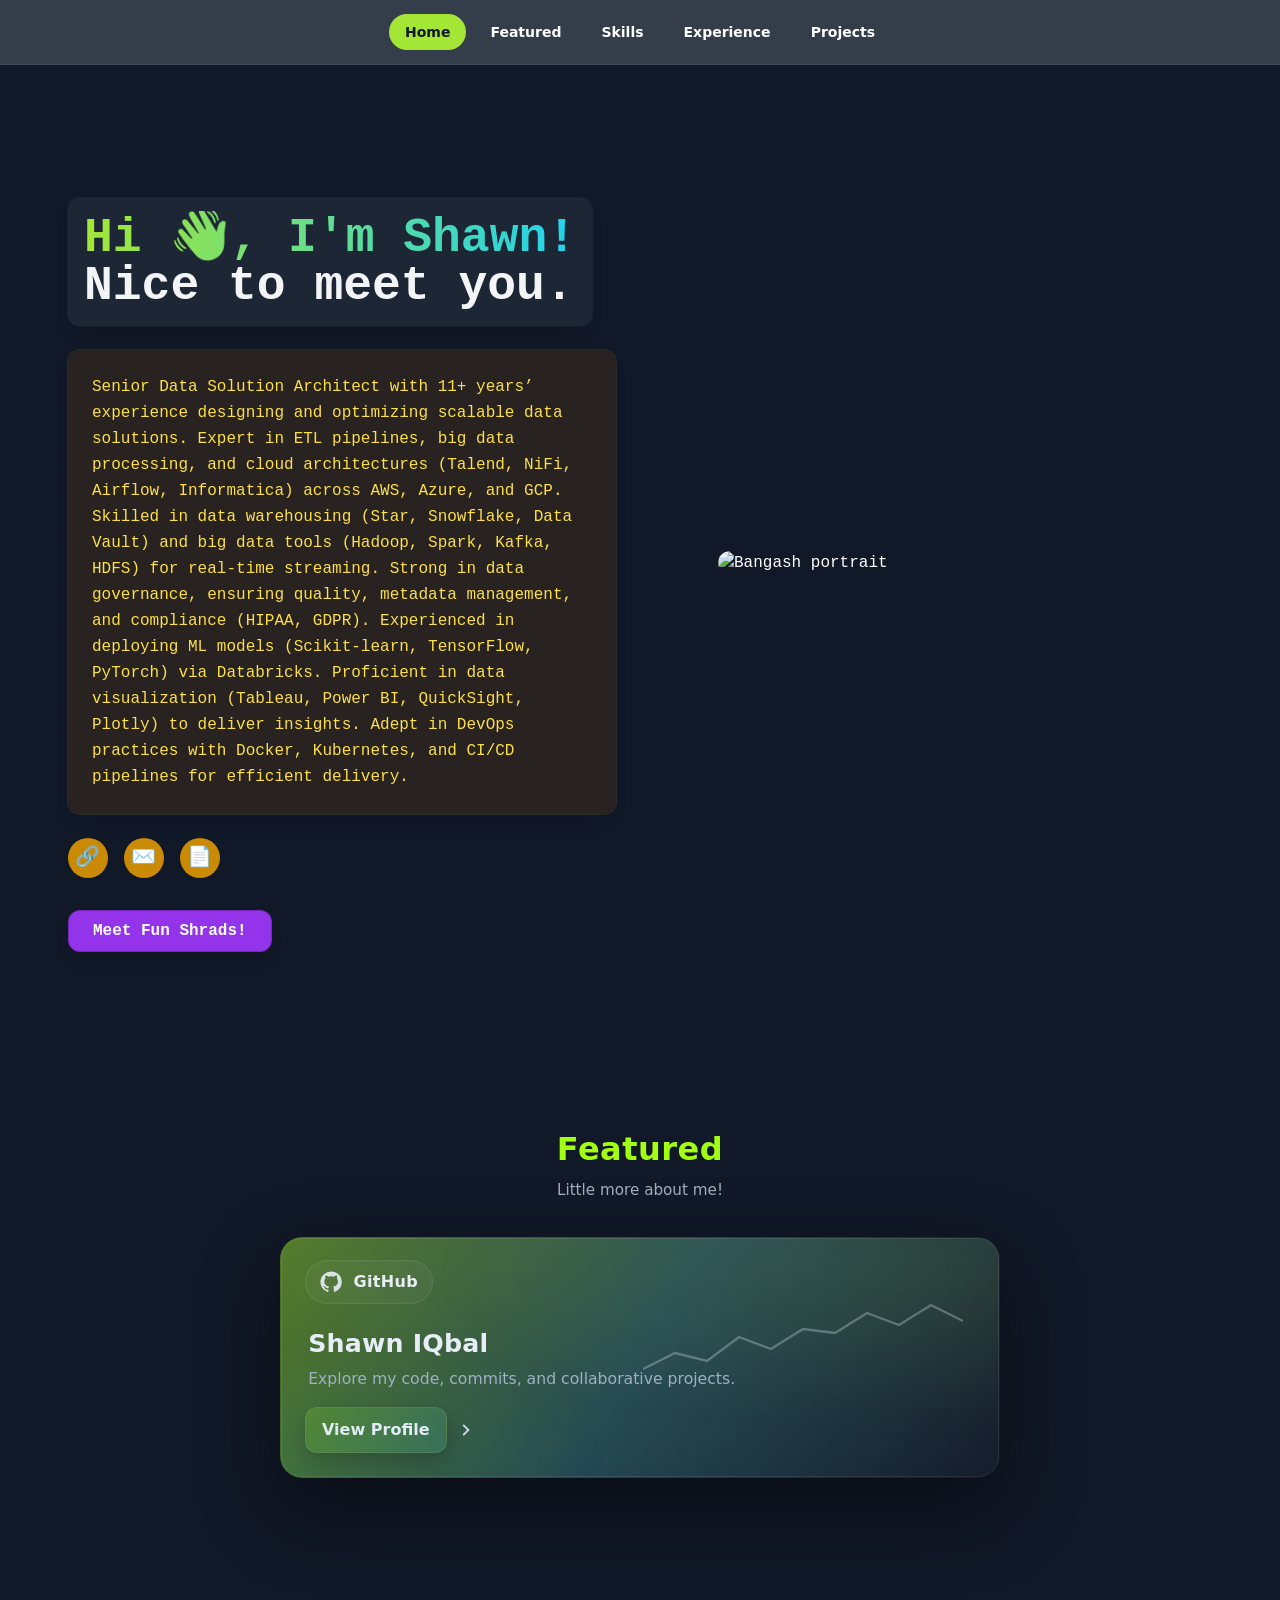
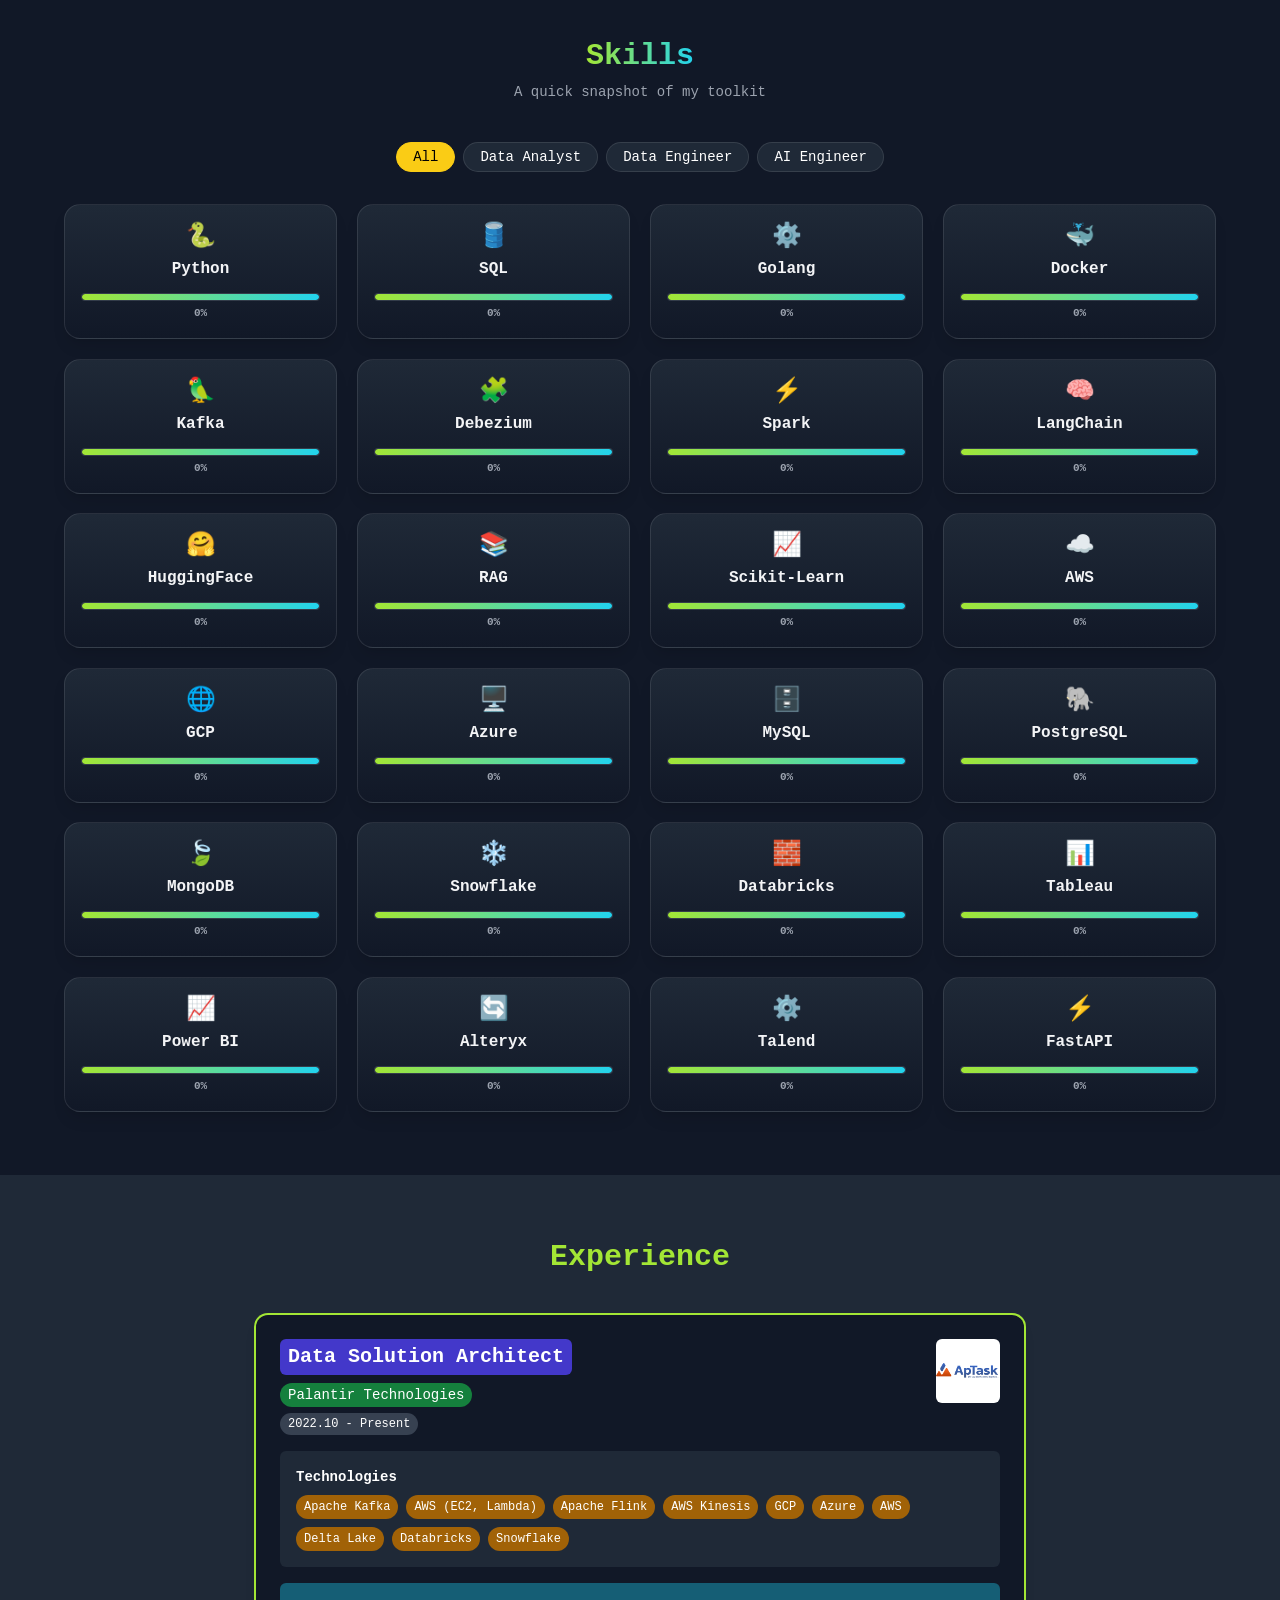
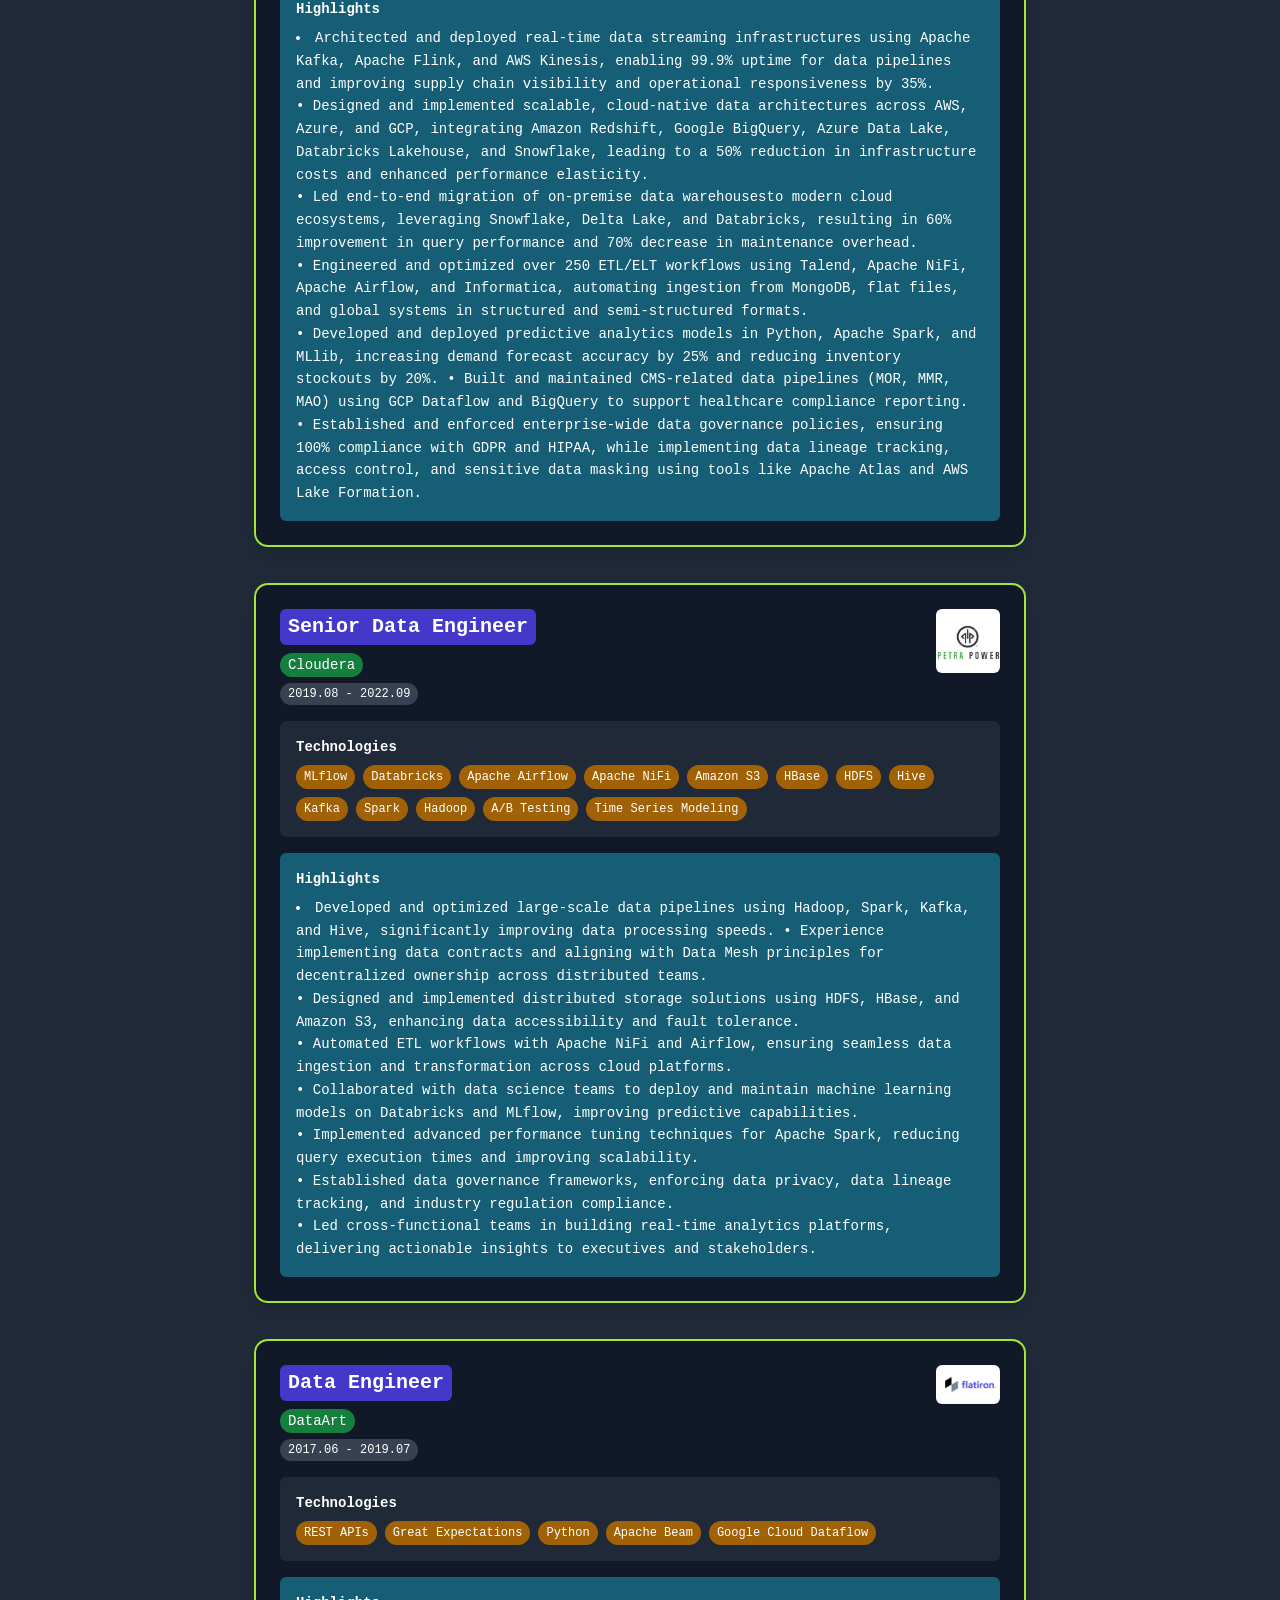
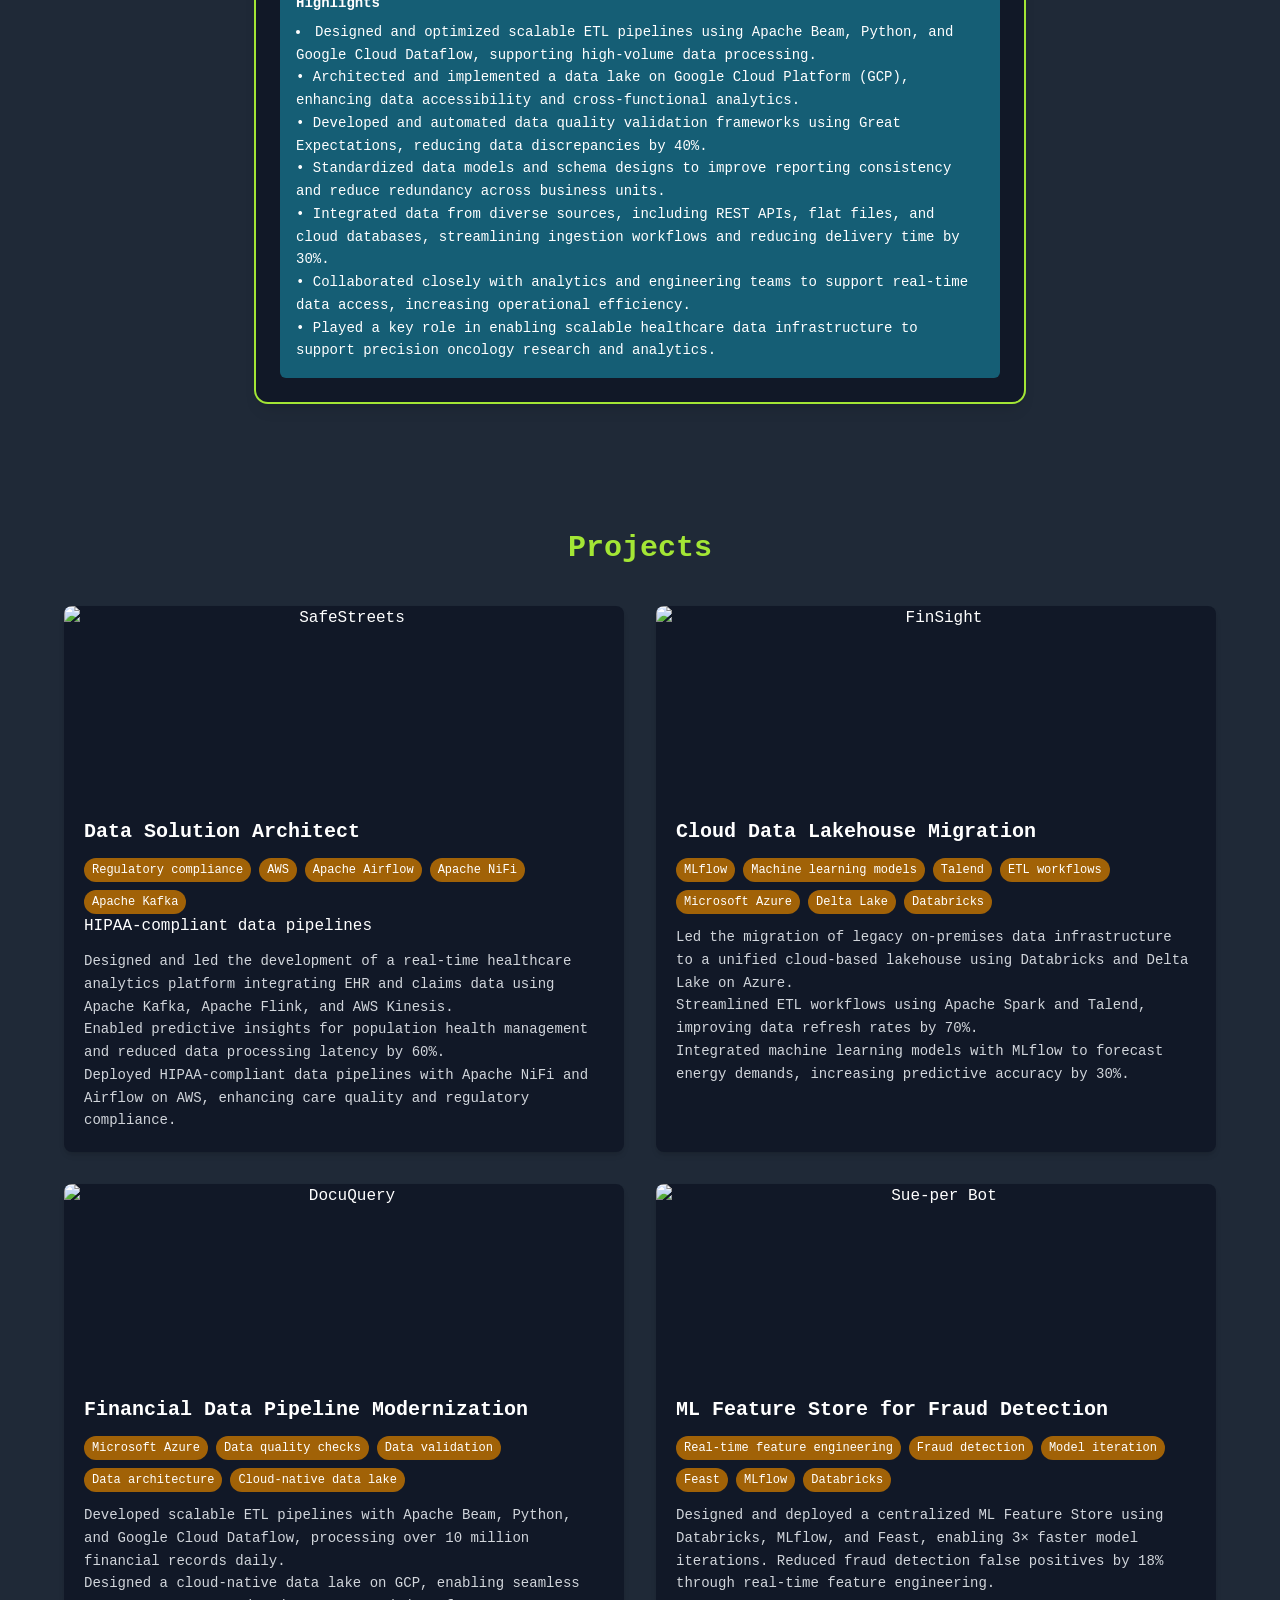
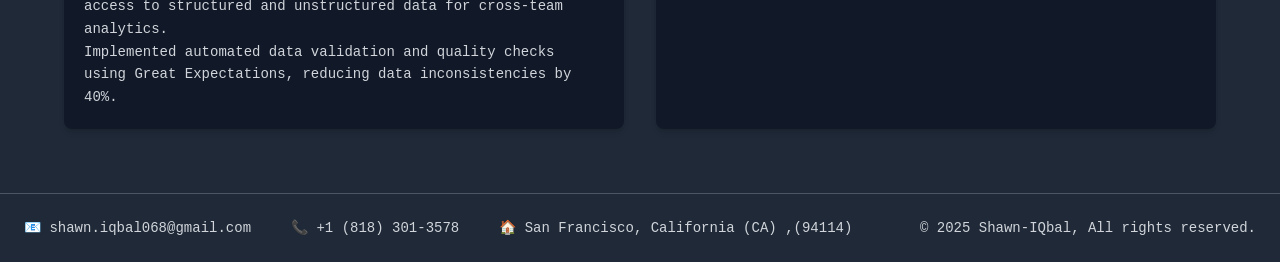
==== browser/index.html @ d364b7e4 "Auto-generated commit" ====
<!DOCTYPE html><html lang="en" data-critters-container><head>
    <meta charset="utf-8">
    <title>Shawn-portfolio</title>
    <base href="/my-folio/">
    <meta name="viewport" content="width=device-width, initial-scale=1">
  <style>*,:before,:after{--tw-border-spacing-x: 0;--tw-border-spacing-y: 0;--tw-translate-x: 0;--tw-translate-y: 0;--tw-rotate: 0;--tw-skew-x: 0;--tw-skew-y: 0;--tw-scale-x: 1;--tw-scale-y: 1;--tw-pan-x: ;--tw-pan-y: ;--tw-pinch-zoom: ;--tw-scroll-snap-strictness: proximity;--tw-gradient-from-position: ;--tw-gradient-via-position: ;--tw-gradient-to-position: ;--tw-ordinal: ;--tw-slashed-zero: ;--tw-numeric-figure: ;--tw-numeric-spacing: ;--tw-numeric-fraction: ;--tw-ring-inset: ;--tw-ring-offset-width: 0px;--tw-ring-offset-color: #fff;--tw-ring-color: rgb(59 130 246 / .5);--tw-ring-offset-shadow: 0 0 #0000;--tw-ring-shadow: 0 0 #0000;--tw-shadow: 0 0 #0000;--tw-shadow-colored: 0 0 #0000;--tw-blur: ;--tw-brightness: ;--tw-contrast: ;--tw-grayscale: ;--tw-hue-rotate: ;--tw-invert: ;--tw-saturate: ;--tw-sepia: ;--tw-drop-shadow: ;--tw-backdrop-blur: ;--tw-backdrop-brightness: ;--tw-backdrop-contrast: ;--tw-backdrop-grayscale: ;--tw-backdrop-hue-rotate: ;--tw-backdrop-invert: ;--tw-backdrop-opacity: ;--tw-backdrop-saturate: ;--tw-backdrop-sepia: ;--tw-contain-size: ;--tw-contain-layout: ;--tw-contain-paint: ;--tw-contain-style: }*,:before,:after{box-sizing:border-box;border-width:0;border-style:solid;border-color:#e5e7eb}:before,:after{--tw-content: ""}html{line-height:1.5;-webkit-text-size-adjust:100%;-moz-tab-size:4;tab-size:4;font-family:ui-sans-serif,system-ui,sans-serif,"Apple Color Emoji","Segoe UI Emoji",Segoe UI Symbol,"Noto Color Emoji";font-feature-settings:normal;font-variation-settings:normal;-webkit-tap-highlight-color:transparent}body{margin:0;line-height:inherit}h1,h2,h3,h4{font-size:inherit;font-weight:inherit}a{color:inherit;text-decoration:inherit}button{font-family:inherit;font-feature-settings:inherit;font-variation-settings:inherit;font-size:100%;font-weight:inherit;line-height:inherit;letter-spacing:inherit;color:inherit;margin:0;padding:0}button{text-transform:none}button{-webkit-appearance:button;background-color:transparent;background-image:none}h1,h2,h3,h4,p{margin:0}ul{list-style:none;margin:0;padding:0}button{cursor:pointer}img,svg{display:block;vertical-align:middle}img{max-width:100%;height:auto}.container{width:100%}@media (min-width: 640px){.container{max-width:640px}}@media (min-width: 768px){.container{max-width:768px}}@media (min-width: 1024px){.container{max-width:1024px}}@media (min-width: 1280px){.container{max-width:1280px}}@media (min-width: 1536px){.container{max-width:1536px}}.pointer-events-none{pointer-events:none}.absolute{position:absolute}.relative{position:relative}.sticky{position:sticky}.inset-0{inset:0}.top-0{top:0}.z-50{z-index:50}.mx-auto{margin-left:auto;margin-right:auto}.mb-1{margin-bottom:.25rem}.mb-10{margin-bottom:2.5rem}.mb-2{margin-bottom:.5rem}.mb-8{margin-bottom:2rem}.mt-1{margin-top:.25rem}.mt-2{margin-top:.5rem}.mt-3{margin-top:.75rem}.inline-block{display:inline-block}.flex{display:flex}.inline-flex{display:inline-flex}.grid{display:grid}.hidden{display:none}.h-10{height:2.5rem}.h-16{height:4rem}.h-2{height:.5rem}.h-48{height:12rem}.h-full{height:100%}.h-px{height:1px}.min-h-screen{min-height:100vh}.w-10{width:2.5rem}.w-16{width:4rem}.w-fit{width:fit-content}.w-full{width:100%}.max-w-2xl{max-width:42rem}.max-w-3xl{max-width:48rem}.max-w-6xl{max-width:72rem}.max-w-md{max-width:28rem}.flex-1{flex:1 1 0%}.select-none{-webkit-user-select:none;user-select:none}.list-inside{list-style-position:inside}.list-disc{list-style-type:disc}.grid-cols-1{grid-template-columns:repeat(1,minmax(0,1fr))}.grid-cols-2{grid-template-columns:repeat(2,minmax(0,1fr))}.flex-col{flex-direction:column}.flex-wrap{flex-wrap:wrap}.items-start{align-items:flex-start}.items-center{align-items:center}.justify-center{justify-content:center}.justify-between{justify-content:space-between}.gap-12{gap:3rem}.gap-2{gap:.5rem}.gap-4{gap:1rem}.gap-8{gap:2rem}.space-y-10>:not([hidden])~:not([hidden]){--tw-space-y-reverse: 0;margin-top:calc(2.5rem * calc(1 - var(--tw-space-y-reverse)));margin-bottom:calc(2.5rem * var(--tw-space-y-reverse))}.space-y-2>:not([hidden])~:not([hidden]){--tw-space-y-reverse: 0;margin-top:calc(.5rem * calc(1 - var(--tw-space-y-reverse)));margin-bottom:calc(.5rem * var(--tw-space-y-reverse))}.space-y-3>:not([hidden])~:not([hidden]){--tw-space-y-reverse: 0;margin-top:calc(.75rem * calc(1 - var(--tw-space-y-reverse)));margin-bottom:calc(.75rem * var(--tw-space-y-reverse))}.space-y-4>:not([hidden])~:not([hidden]){--tw-space-y-reverse: 0;margin-top:calc(1rem * calc(1 - var(--tw-space-y-reverse)));margin-bottom:calc(1rem * var(--tw-space-y-reverse))}.space-y-6>:not([hidden])~:not([hidden]){--tw-space-y-reverse: 0;margin-top:calc(1.5rem * calc(1 - var(--tw-space-y-reverse)));margin-bottom:calc(1.5rem * var(--tw-space-y-reverse))}.overflow-hidden{overflow:hidden}.rounded-2xl{border-radius:1rem}.rounded-3xl{border-radius:1.5rem}.rounded-full{border-radius:9999px}.rounded-lg{border-radius:.5rem}.rounded-md{border-radius:.375rem}.rounded-xl{border-radius:.75rem}.border{border-width:1px}.border-t{border-top-width:1px}.border-black\/20{border-color:#0003}.border-gray-600{--tw-border-opacity: 1;border-color:rgb(75 85 99 / var(--tw-border-opacity, 1))}.border-white\/10{border-color:#ffffff1a}.border-yellow-400{--tw-border-opacity: 1;border-color:rgb(250 204 21 / var(--tw-border-opacity, 1))}.bg-cyan-800{--tw-bg-opacity: 1;background-color:rgb(21 94 117 / var(--tw-bg-opacity, 1))}.bg-gray-700{--tw-bg-opacity: 1;background-color:rgb(55 65 81 / var(--tw-bg-opacity, 1))}.bg-gray-800{--tw-bg-opacity: 1;background-color:rgb(31 41 55 / var(--tw-bg-opacity, 1))}.bg-gray-800\/80{background-color:#1f2937cc}.bg-gray-800\/90{background-color:#1f2937e6}.bg-gray-900{--tw-bg-opacity: 1;background-color:rgb(17 24 39 / var(--tw-bg-opacity, 1))}.bg-green-700{--tw-bg-opacity: 1;background-color:rgb(21 128 61 / var(--tw-bg-opacity, 1))}.bg-indigo-700{--tw-bg-opacity: 1;background-color:rgb(67 56 202 / var(--tw-bg-opacity, 1))}.bg-lime-400{--tw-bg-opacity: 1;background-color:rgb(163 230 53 / var(--tw-bg-opacity, 1))}.bg-purple-600{--tw-bg-opacity: 1;background-color:rgb(147 51 234 / var(--tw-bg-opacity, 1))}.bg-white\/5{background-color:#ffffff0d}.bg-yellow-400{--tw-bg-opacity: 1;background-color:rgb(250 204 21 / var(--tw-bg-opacity, 1))}.bg-yellow-600{--tw-bg-opacity: 1;background-color:rgb(202 138 4 / var(--tw-bg-opacity, 1))}.bg-yellow-700{--tw-bg-opacity: 1;background-color:rgb(161 98 7 / var(--tw-bg-opacity, 1))}.bg-yellow-800\/20{background-color:#854d0e33}.bg-\[radial-gradient\(220px_140px_at_var\(--mx\,50\%\)_var\(--my\,50\%\)\,rgba\(163\,230\,53\,0\.12\)\,transparent_60\%\)\]{background-image:radial-gradient(220px 140px at var(--mx,50%) var(--my,50%),rgba(163,230,53,.12),transparent 60%)}.bg-\[radial-gradient\(320px_220px_at_var\(--mx\,50\%\)_var\(--my\,50\%\)\,rgba\(163\,230\,53\,0\.10\)\,transparent_60\%\)\]{background-image:radial-gradient(320px 220px at var(--mx,50%) var(--my,50%),rgba(163,230,53,.1),transparent 60%)}.bg-gradient-to-b{background-image:linear-gradient(to bottom,var(--tw-gradient-stops))}.bg-gradient-to-r{background-image:linear-gradient(to right,var(--tw-gradient-stops))}.from-gray-800{--tw-gradient-from: #1f2937 var(--tw-gradient-from-position);--tw-gradient-to: rgb(31 41 55 / 0) var(--tw-gradient-to-position);--tw-gradient-stops: var(--tw-gradient-from), var(--tw-gradient-to)}.from-lime-400{--tw-gradient-from: #a3e635 var(--tw-gradient-from-position);--tw-gradient-to: rgb(163 230 53 / 0) var(--tw-gradient-to-position);--tw-gradient-stops: var(--tw-gradient-from), var(--tw-gradient-to)}.to-cyan-400{--tw-gradient-to: #22d3ee var(--tw-gradient-to-position)}.to-gray-900{--tw-gradient-to: #111827 var(--tw-gradient-to-position)}.bg-clip-text{background-clip:text}.object-contain{object-fit:contain}.object-cover{object-fit:cover}.p-1{padding:.25rem}.p-4{padding:1rem}.p-5{padding:1.25rem}.p-6{padding:1.5rem}.px-2{padding-left:.5rem;padding-right:.5rem}.px-4{padding-left:1rem;padding-right:1rem}.px-6{padding-left:1.5rem;padding-right:1.5rem}.py-1{padding-top:.25rem;padding-bottom:.25rem}.py-12{padding-top:3rem;padding-bottom:3rem}.py-16{padding-top:4rem;padding-bottom:4rem}.py-2{padding-top:.5rem;padding-bottom:.5rem}.py-4{padding-top:1rem;padding-bottom:1rem}.py-6{padding-top:1.5rem;padding-bottom:1.5rem}.pb-3{padding-bottom:.75rem}.text-left{text-align:left}.text-center{text-align:center}.font-mono{font-family:ui-monospace,SFMono-Regular,Menlo,Monaco,Consolas,Liberation Mono,Courier New,monospace}.text-2xl{font-size:1.5rem;line-height:2rem}.text-3xl{font-size:1.875rem;line-height:2.25rem}.text-4xl{font-size:2.25rem;line-height:2.5rem}.text-\[11px\]{font-size:11px}.text-base{font-size:1rem;line-height:1.5rem}.text-sm{font-size:.875rem;line-height:1.25rem}.text-xl{font-size:1.25rem;line-height:1.75rem}.text-xs{font-size:.75rem;line-height:1rem}.font-bold{font-weight:700}.font-extrabold{font-weight:800}.font-semibold{font-weight:600}.leading-relaxed{line-height:1.625}.leading-tight{line-height:1.25}.text-black{--tw-text-opacity: 1;color:rgb(0 0 0 / var(--tw-text-opacity, 1))}.text-gray-100{--tw-text-opacity: 1;color:rgb(243 244 246 / var(--tw-text-opacity, 1))}.text-gray-300{--tw-text-opacity: 1;color:rgb(209 213 219 / var(--tw-text-opacity, 1))}.text-gray-400{--tw-text-opacity: 1;color:rgb(156 163 175 / var(--tw-text-opacity, 1))}.text-gray-900{--tw-text-opacity: 1;color:rgb(17 24 39 / var(--tw-text-opacity, 1))}.text-lime-300{--tw-text-opacity: 1;color:rgb(190 242 100 / var(--tw-text-opacity, 1))}.text-lime-400{--tw-text-opacity: 1;color:rgb(163 230 53 / var(--tw-text-opacity, 1))}.text-transparent{color:transparent}.text-white{--tw-text-opacity: 1;color:rgb(255 255 255 / var(--tw-text-opacity, 1))}.text-yellow-300{--tw-text-opacity: 1;color:rgb(253 224 71 / var(--tw-text-opacity, 1))}.opacity-0{opacity:0}.shadow{--tw-shadow: 0 1px 3px 0 rgb(0 0 0 / .1), 0 1px 2px -1px rgb(0 0 0 / .1);--tw-shadow-colored: 0 1px 3px 0 var(--tw-shadow-color), 0 1px 2px -1px var(--tw-shadow-color);box-shadow:var(--tw-ring-offset-shadow, 0 0 #0000),var(--tw-ring-shadow, 0 0 #0000),var(--tw-shadow)}.shadow-2xl{--tw-shadow: 0 25px 50px -12px rgb(0 0 0 / .25);--tw-shadow-colored: 0 25px 50px -12px var(--tw-shadow-color);box-shadow:var(--tw-ring-offset-shadow, 0 0 #0000),var(--tw-ring-shadow, 0 0 #0000),var(--tw-shadow)}.shadow-lg{--tw-shadow: 0 10px 15px -3px rgb(0 0 0 / .1), 0 4px 6px -4px rgb(0 0 0 / .1);--tw-shadow-colored: 0 10px 15px -3px var(--tw-shadow-color), 0 4px 6px -4px var(--tw-shadow-color);box-shadow:var(--tw-ring-offset-shadow, 0 0 #0000),var(--tw-ring-shadow, 0 0 #0000),var(--tw-shadow)}.shadow-md{--tw-shadow: 0 4px 6px -1px rgb(0 0 0 / .1), 0 2px 4px -2px rgb(0 0 0 / .1);--tw-shadow-colored: 0 4px 6px -1px var(--tw-shadow-color), 0 2px 4px -2px var(--tw-shadow-color);box-shadow:var(--tw-ring-offset-shadow, 0 0 #0000),var(--tw-ring-shadow, 0 0 #0000),var(--tw-shadow)}.ring-1{--tw-ring-offset-shadow: var(--tw-ring-inset) 0 0 0 var(--tw-ring-offset-width) var(--tw-ring-offset-color);--tw-ring-shadow: var(--tw-ring-inset) 0 0 0 calc(1px + var(--tw-ring-offset-width)) var(--tw-ring-color);box-shadow:var(--tw-ring-offset-shadow),var(--tw-ring-shadow),var(--tw-shadow, 0 0 #0000)}.ring-2{--tw-ring-offset-shadow: var(--tw-ring-inset) 0 0 0 var(--tw-ring-offset-width) var(--tw-ring-offset-color);--tw-ring-shadow: var(--tw-ring-inset) 0 0 0 calc(2px + var(--tw-ring-offset-width)) var(--tw-ring-color);box-shadow:var(--tw-ring-offset-shadow),var(--tw-ring-shadow),var(--tw-shadow, 0 0 #0000)}.ring-lime-400{--tw-ring-opacity: 1;--tw-ring-color: rgb(163 230 53 / var(--tw-ring-opacity, 1))}.ring-white\/5{--tw-ring-color: rgb(255 255 255 / .05)}.ring-yellow-300\/10{--tw-ring-color: rgb(253 224 71 / .1)}.backdrop-blur{--tw-backdrop-blur: blur(8px);-webkit-backdrop-filter:var(--tw-backdrop-blur) var(--tw-backdrop-brightness) var(--tw-backdrop-contrast) var(--tw-backdrop-grayscale) var(--tw-backdrop-hue-rotate) var(--tw-backdrop-invert) var(--tw-backdrop-opacity) var(--tw-backdrop-saturate) var(--tw-backdrop-sepia);backdrop-filter:var(--tw-backdrop-blur) var(--tw-backdrop-brightness) var(--tw-backdrop-contrast) var(--tw-backdrop-grayscale) var(--tw-backdrop-hue-rotate) var(--tw-backdrop-invert) var(--tw-backdrop-opacity) var(--tw-backdrop-saturate) var(--tw-backdrop-sepia)}.transition{transition-property:color,background-color,border-color,text-decoration-color,fill,stroke,opacity,box-shadow,transform,filter,backdrop-filter;transition-timing-function:cubic-bezier(.4,0,.2,1);transition-duration:.15s}.transition-\[max-height\,opacity\]{transition-property:max-height,opacity;transition-timing-function:cubic-bezier(.4,0,.2,1);transition-duration:.15s}.transition-transform{transition-property:transform;transition-timing-function:cubic-bezier(.4,0,.2,1);transition-duration:.15s}.duration-200{transition-duration:.2s}.duration-300{transition-duration:.3s}.will-change-transform{will-change:transform}.hover\:scale-110:hover{--tw-scale-x: 1.1;--tw-scale-y: 1.1;transform:translate(var(--tw-translate-x),var(--tw-translate-y)) rotate(var(--tw-rotate)) skew(var(--tw-skew-x)) skewY(var(--tw-skew-y)) scaleX(var(--tw-scale-x)) scaleY(var(--tw-scale-y))}.hover\:border-lime-400\/40:hover{border-color:#a3e63566}.hover\:border-lime-400\/60:hover{border-color:#a3e63599}.hover\:bg-purple-700:hover{--tw-bg-opacity: 1;background-color:rgb(126 34 206 / var(--tw-bg-opacity, 1))}.hover\:bg-white\/5:hover{background-color:#ffffff0d}.hover\:text-lime-300:hover{--tw-text-opacity: 1;color:rgb(190 242 100 / var(--tw-text-opacity, 1))}.hover\:shadow-xl:hover{--tw-shadow: 0 20px 25px -5px rgb(0 0 0 / .1), 0 8px 10px -6px rgb(0 0 0 / .1);--tw-shadow-colored: 0 20px 25px -5px var(--tw-shadow-color), 0 8px 10px -6px var(--tw-shadow-color);box-shadow:var(--tw-ring-offset-shadow, 0 0 #0000),var(--tw-ring-shadow, 0 0 #0000),var(--tw-shadow)}.hover\:shadow-lime-400\/10:hover{--tw-shadow-color: rgb(163 230 53 / .1);--tw-shadow: var(--tw-shadow-colored)}.hover\:ring-2:hover{--tw-ring-offset-shadow: var(--tw-ring-inset) 0 0 0 var(--tw-ring-offset-width) var(--tw-ring-offset-color);--tw-ring-shadow: var(--tw-ring-inset) 0 0 0 calc(2px + var(--tw-ring-offset-width)) var(--tw-ring-color);box-shadow:var(--tw-ring-offset-shadow),var(--tw-ring-shadow),var(--tw-shadow, 0 0 #0000)}.hover\:ring-lime-400:hover{--tw-ring-opacity: 1;--tw-ring-color: rgb(163 230 53 / var(--tw-ring-opacity, 1))}.group:hover .group-hover\:opacity-100{opacity:1}@supports (backdrop-filter: var(--tw)){.supports-\[backdrop-filter\]\:bg-gray-800\/90{background-color:#1f2937e6}}@media (min-width: 640px){.sm\:grid-cols-3{grid-template-columns:repeat(3,minmax(0,1fr))}}@media (min-width: 768px){.md\:flex{display:flex}.md\:hidden{display:none}.md\:grid-cols-2{grid-template-columns:repeat(2,minmax(0,1fr))}.md\:grid-cols-4{grid-template-columns:repeat(4,minmax(0,1fr))}.md\:gap-5{gap:1.25rem}}@media (min-width: 1024px){.lg\:flex{display:flex}.lg\:flex-row{flex-direction:row}.lg\:items-center{align-items:center}.lg\:justify-between{justify-content:space-between}.lg\:space-x-10>:not([hidden])~:not([hidden]){--tw-space-x-reverse: 0;margin-right:calc(2.5rem * var(--tw-space-x-reverse));margin-left:calc(2.5rem * calc(1 - var(--tw-space-x-reverse)))}.lg\:space-y-0>:not([hidden])~:not([hidden]){--tw-space-y-reverse: 0;margin-top:calc(0px * calc(1 - var(--tw-space-y-reverse)));margin-bottom:calc(0px * var(--tw-space-y-reverse))}.lg\:text-left{text-align:left}.lg\:text-right{text-align:right}.lg\:text-5xl{font-size:3rem;line-height:1}}
</style><link rel="stylesheet" href="styles-4BBY7R4A.css" media="print" onload="this.media='all'"><noscript><link rel="stylesheet" href="styles-4BBY7R4A.css"></noscript><style ng-app-id="ng">[_nghost-ng-c229088537]{--bg: #111827;--panel: rgba(20, 24, 30, .7);--border: rgba(255, 255, 255, .08);--text: #e8eef7;--muted: #9fb0c3;--accent: #a3ff12;--accent-2: #4fd1c5;display:block}.section-wrap[_ngcontent-ng-c229088537]{background-color:#111827;padding:4rem 1rem 6rem}.section-head[_ngcontent-ng-c229088537]{text-align:center;margin-bottom:2.25rem}.section-head[_ngcontent-ng-c229088537]   h2[_ngcontent-ng-c229088537]{color:var(--accent);font-weight:800;letter-spacing:.5px;font-size:clamp(1.6rem,1.2rem + 1vw,2rem)}.section-head[_ngcontent-ng-c229088537]   p[_ngcontent-ng-c229088537]{margin-top:.35rem;color:var(--muted);font-size:.95rem}.grid-wrap[_ngcontent-ng-c229088537]{display:grid;place-items:center}.gh-card[_ngcontent-ng-c229088537]{position:relative;width:min(720px,92vw);border-radius:22px;padding:22px 24px 24px;text-decoration:none;color:var(--text);background:linear-gradient(180deg,#ffffff0f,#ffffff05) padding-box,linear-gradient(120deg,#a3ff1266,#4fd1c540,#fff0) border-box;border:1px solid transparent;box-shadow:0 30px 80px #00000073,inset 0 0 0 1px var(--border);overflow:hidden;transform-style:preserve-3d;-webkit-backdrop-filter:blur(8px);backdrop-filter:blur(8px);will-change:transform}.gh-card[_ngcontent-ng-c229088537]:before{content:"";position:absolute;inset:0;background:radial-gradient(220px 220px at var(--mx, -1000px) var(--my, -1000px),rgba(255,255,255,.14),rgba(255,255,255,.02) 60%,transparent 70%);pointer-events:none;mix-blend-mode:screen}.ambient-glow[_ngcontent-ng-c229088537]{position:absolute;inset:-40%;background:radial-gradient(60% 60% at 70% 30%,rgba(163,255,18,.08) 0%,transparent 60%),radial-gradient(45% 45% at 20% 75%,rgba(79,209,197,.1) 0%,transparent 60%);filter:blur(24px);pointer-events:none}.shine[_ngcontent-ng-c229088537]{position:absolute;width:150px;height:150px;left:-9999px;top:-9999px;background:radial-gradient(circle at center,rgba(255,255,255,.18),transparent 60%);mix-blend-mode:screen;pointer-events:none}.gh-badge[_ngcontent-ng-c229088537]{display:inline-flex;align-items:center;gap:.7rem;padding:.55rem .9rem;border-radius:999px;background:#ffffff0a;border:1px solid var(--border);box-shadow:inset 0 0 0 1px #ffffff05}.gh-logo[_ngcontent-ng-c229088537]{width:22px;height:22px;opacity:.9}.gh-title[_ngcontent-ng-c229088537]{font-weight:700;letter-spacing:.3px}.gh-body[_ngcontent-ng-c229088537]{padding:1rem .2rem 0;position:relative}.handle[_ngcontent-ng-c229088537]{margin:.35rem 0 .25rem;font-size:clamp(1.25rem,1.1rem + .6vw,1.65rem);font-weight:800;letter-spacing:.2px}.subtitle[_ngcontent-ng-c229088537]{color:var(--muted);max-width:60ch;line-height:1.55;font-size:.98rem}.hero-img[_ngcontent-ng-c229088537]{position:absolute;right:12px;bottom:6px;opacity:.3;transform:translateZ(30px);pointer-events:none}.graph[_ngcontent-ng-c229088537]{width:clamp(180px,32vw,320px);height:auto}.gh-footer[_ngcontent-ng-c229088537]{margin-top:1rem;display:inline-flex;align-items:center;gap:.5rem;font-weight:700}.cta[_ngcontent-ng-c229088537]{display:inline-block;padding:.6rem 1rem;border-radius:12px;background:linear-gradient(120deg,#a3ff1229,#4fd1c529);border:1px solid var(--border);transition:transform .25s ease,box-shadow .25s ease;box-shadow:0 8px 22px #00000040}.arrow[_ngcontent-ng-c229088537]{width:22px;height:22px;transition:transform .25s ease;opacity:.9}.gh-card[_ngcontent-ng-c229088537]:hover   .cta[_ngcontent-ng-c229088537]{transform:translateY(-1px)}.gh-card[_ngcontent-ng-c229088537]:hover   .arrow[_ngcontent-ng-c229088537]{transform:translate(3px)}@media (prefers-reduced-motion: reduce){.gh-card[_ngcontent-ng-c229088537]{transform:none!important}}</style><style ng-app-id="ng">[_nghost-ng-c3749496735]{display:block}#skills[_ngcontent-ng-c3749496735]   .group[_ngcontent-ng-c3749496735]{perspective:800px;transform-style:preserve-3d}</style></head>
  <body><!--nghm-->
    <app-root _nghost-ng-c4070505595 ng-version="18.2.13" ngh="1" ng-server-context="ssg"><app-navbar _ngcontent-ng-c4070505595 ngh="0"><nav class="sticky top-0 z-50 backdrop-blur supports-[backdrop-filter]:bg-gray-800/90 bg-gray-800 text-white"><div class="max-w-6xl mx-auto px-4"><div class="h-16 flex flex-col justify-center"><ul class="hidden md:flex justify-center items-center gap-2 text-sm font-semibold"><li><button class="px-4 py-2 rounded-full transition hover:text-lime-300 bg-lime-400 text-gray-900"> Home </button></li><li><button class="px-4 py-2 rounded-full transition hover:text-lime-300"> Featured </button></li><li><button class="px-4 py-2 rounded-full transition hover:text-lime-300"> Skills </button></li><li><button class="px-4 py-2 rounded-full transition hover:text-lime-300"> Experience </button></li><li><button class="px-4 py-2 rounded-full transition hover:text-lime-300"> Projects </button></li><!----></ul><div class="flex justify-center md:hidden"><button aria-label="Toggle menu" class="inline-flex items-center justify-center w-10 h-10 rounded-lg border border-white/10"> ☰ </button></div></div><div class="md:hidden overflow-hidden transition-[max-height,opacity] duration-300 text-center" style="max-height: 0; opacity: 0;"><ul class="pb-3 space-y-2 text-sm font-semibold"><li><button class="px-4 py-2 rounded-lg transition hover:bg-white/5 text-lime-300"> Home </button></li><li><button class="px-4 py-2 rounded-lg transition hover:bg-white/5"> Featured </button></li><li><button class="px-4 py-2 rounded-lg transition hover:bg-white/5"> Skills </button></li><li><button class="px-4 py-2 rounded-lg transition hover:bg-white/5"> Experience </button></li><li><button class="px-4 py-2 rounded-lg transition hover:bg-white/5"> Projects </button></li><!----></ul></div></div><div class="h-px w-full bg-white/5"></div></nav></app-navbar><app-hero _ngcontent-ng-c4070505595 _nghost-ng-c2710641925 ngh="1"><div _ngcontent-ng-c2710641925 id="home"><section _ngcontent-ng-c2710641925 id="hero" class="bg-gray-900 text-white px-6 py-12 font-mono overflow-hidden"><div _ngcontent-ng-c2710641925 class="max-w-6xl mx-auto flex flex-col lg:flex-row items-center gap-12 min-h-screen"><div _ngcontent-ng-c2710641925 id="hero-left" class="flex-1 space-y-6 relative rounded-2xl p-1" style="transform-style: preserve-3d;"><div _ngcontent-ng-c2710641925 class="pointer-events-none absolute inset-0 rounded-2xl opacity-0 lg:group-hover:opacity-100 transition bg-[radial-gradient(320px_220px_at_var(--mx,50%)_var(--my,50%),rgba(163,230,53,0.10),transparent_60%)]"></div><div _ngcontent-ng-c2710641925 class="bg-gray-800/90 p-4 rounded-xl w-fit shadow-lg ring-1 ring-white/5"><h1 _ngcontent-ng-c2710641925 class="text-4xl lg:text-5xl font-extrabold leading-tight"><span _ngcontent-ng-c2710641925 class="bg-gradient-to-r from-lime-400 to-cyan-400 bg-clip-text text-transparent"> Hi 👋, I'm Shawn! </span><br _ngcontent-ng-c2710641925><span _ngcontent-ng-c2710641925 class="text-gray-100">Nice to meet you.</span></h1></div><div _ngcontent-ng-c2710641925 class="bg-yellow-800/20 text-yellow-300 p-6 rounded-xl max-w-2xl text-base leading-relaxed shadow-lg ring-1 ring-yellow-300/10"><p _ngcontent-ng-c2710641925> Senior Data Solution Architect with 11+ years’ experience designing and optimizing scalable data solutions. Expert in ETL pipelines, big data processing, and cloud architectures (Talend, NiFi, Airflow, Informatica) across AWS, Azure, and GCP. Skilled in data warehousing (Star, Snowflake, Data Vault) and big data tools (Hadoop, Spark, Kafka, HDFS) for real-time streaming. Strong in data governance, ensuring quality, metadata management, and compliance (HIPAA, GDPR). Experienced in deploying ML models (Scikit-learn, TensorFlow, PyTorch) via Databricks. Proficient in data visualization (Tableau, Power BI, QuickSight, Plotly) to deliver insights. Adept in DevOps practices with Docker, Kubernetes, and CI/CD pipelines for efficient delivery. </p></div><div _ngcontent-ng-c2710641925 class="flex gap-4"><button _ngcontent-ng-c2710641925 aria-label="Links" class="w-10 h-10 bg-yellow-600 rounded-full flex items-center justify-center text-white text-xl shadow hover:shadow-xl hover:scale-110 transition"> 🔗 </button><button _ngcontent-ng-c2710641925 aria-label="Email" class="w-10 h-10 bg-yellow-600 rounded-full flex items-center justify-center text-white text-xl shadow hover:shadow-xl hover:scale-110 transition"> ✉️ </button><button _ngcontent-ng-c2710641925 aria-label="Resume" class="w-10 h-10 bg-yellow-600 rounded-full flex items-center justify-center text-white text-xl shadow hover:shadow-xl hover:scale-110 transition"> 📄 </button></div><div _ngcontent-ng-c2710641925><a _ngcontent-ng-c2710641925 href="#featured" class="inline-block mt-2 px-6 py-2 bg-purple-600 hover:bg-purple-700 text-white font-bold rounded-xl border border-black/20 shadow-lg transition"> Meet Fun Shrads! </a></div></div><div _ngcontent-ng-c2710641925 class="flex-1 flex justify-center"><img _ngcontent-ng-c2710641925 src="https://img.freepik.com/premium-photo/cartoon-man-with-glasses-computer-monitor_1103290-21981.jpg" alt="Bangash portrait" draggable="false" class="rounded-3xl object-cover shadow-2xl w-full max-w-md select-none"></div></div></section></div></app-hero><app-feature _ngcontent-ng-c4070505595 _nghost-ng-c229088537 ngh="1"><section _ngcontent-ng-c229088537 id="featured" class="section-wrap"><div _ngcontent-ng-c229088537 class="section-head"><h2 _ngcontent-ng-c229088537>Featured</h2><p _ngcontent-ng-c229088537>Little more about me!</p></div><div _ngcontent-ng-c229088537 class="grid-wrap"><a _ngcontent-ng-c229088537 href="https://github.com/shawn-devs" target="_blank" rel="noopener noreferrer" class="gh-card"><div _ngcontent-ng-c229088537 class="ambient-glow"></div><div _ngcontent-ng-c229088537 class="shine"></div><header _ngcontent-ng-c229088537 class="gh-badge"><svg _ngcontent-ng-c229088537="" viewBox="0 0 24 24" aria-hidden="true" class="gh-logo"><path _ngcontent-ng-c229088537="" fill="currentColor" d="M12 .5a11.5 11.5 0 0 0-3.64 22.42c.58.1.79-.25.79-.55v-2.1c-3.2.7-3.88-1.54-3.88-1.54-.53-1.35-1.3-1.7-1.3-1.7-1.06-.73.08-.72.08-.72 1.17.08 1.79 1.2 1.79 1.2 1.04 1.8 2.73 1.28 3.4.98.1-.76.41-1.28.74-1.58-2.56-.29-5.25-1.28-5.25-5.7 0-1.26.45-2.29 1.2-3.1-.12-.29-.52-1.47.12-3.07 0 0 .98-.32 3.2 1.18a11.1 11.1 0 0 1 5.82 0c2.22-1.5 3.2-1.18 3.2-1.18.64 1.6.24 2.78.12 3.07.75.81 1.2 1.84 1.2 3.1 0 4.43-2.69 5.4-5.26 5.69.42.37.79 1.09.79 2.2v3.26c0 .31.2.66.8.55A11.5 11.5 0 0 0 12 .5Z"/></svg><span _ngcontent-ng-c229088537 class="gh-title">GitHub</span></header><div _ngcontent-ng-c229088537 class="gh-body"><h3 _ngcontent-ng-c229088537 class="handle">Shawn IQbal</h3><p _ngcontent-ng-c229088537 class="subtitle"> Explore my code, commits, and collaborative projects. </p><div _ngcontent-ng-c229088537 class="hero-img"><svg _ngcontent-ng-c229088537="" viewBox="0 0 400 140" class="graph"><polyline _ngcontent-ng-c229088537="" fill="none" stroke="currentColor" stroke-width="3" points="0,120 40,100 80,110 120,80 160,95 200,70 240,75 280,50 320,65 360,40 400,60"/></svg></div></div><footer _ngcontent-ng-c229088537 class="gh-footer"><span _ngcontent-ng-c229088537 class="cta">View Profile</span><svg _ngcontent-ng-c229088537="" viewBox="0 0 24 24" aria-hidden="true" class="arrow"><path _ngcontent-ng-c229088537="" fill="currentColor" d="M13.172 12 8.222 7.05l1.414-1.414L16 12l-6.364 6.364-1.414-1.414z"/></svg></footer></a></div></section></app-feature><app-skill _ngcontent-ng-c4070505595 _nghost-ng-c3749496735 ngh="2"><section _ngcontent-ng-c3749496735 id="skills" class="bg-gray-900 text-white py-16 px-4 font-mono"><div _ngcontent-ng-c3749496735 class="max-w-6xl mx-auto"><div _ngcontent-ng-c3749496735 class="text-center mb-10"><h2 _ngcontent-ng-c3749496735 class="text-3xl font-extrabold"><span _ngcontent-ng-c3749496735 class="bg-gradient-to-r from-lime-400 to-cyan-400 bg-clip-text text-transparent"> Skills </span></h2><p _ngcontent-ng-c3749496735 class="text-sm text-gray-400 mt-2">A quick snapshot of my toolkit</p></div><div _ngcontent-ng-c3749496735 class="flex flex-wrap gap-2 mb-8 justify-center"><button _ngcontent-ng-c3749496735 class="px-4 py-1 rounded-full text-sm border transition bg-yellow-400 text-black border-yellow-400"> All </button><button _ngcontent-ng-c3749496735 class="px-4 py-1 rounded-full text-sm border transition bg-gray-800 border-white/10 hover:border-lime-400/60"> Data Analyst </button><button _ngcontent-ng-c3749496735 class="px-4 py-1 rounded-full text-sm border transition bg-gray-800 border-white/10 hover:border-lime-400/60"> Data Engineer </button><button _ngcontent-ng-c3749496735 class="px-4 py-1 rounded-full text-sm border transition bg-gray-800 border-white/10 hover:border-lime-400/60"> AI Engineer </button></div><div _ngcontent-ng-c3749496735 class="grid grid-cols-2 sm:grid-cols-3 md:grid-cols-4 gap-4 md:gap-5"><div _ngcontent-ng-c3749496735 class="group relative rounded-2xl px-4 py-4 text-center font-semibold bg-gradient-to-b from-gray-800 to-gray-900 border border-white/10 shadow-lg hover:border-lime-400/40 hover:shadow-lime-400/10 transition-transform duration-200 will-change-transform will-change-opacity"><div _ngcontent-ng-c3749496735 class="text-2xl mb-1">🐍</div><div _ngcontent-ng-c3749496735 class="text-gray-100">Python</div><div _ngcontent-ng-c3749496735 class="mt-3"><div _ngcontent-ng-c3749496735 class="h-2 w-full rounded-full bg-gray-800/80 border border-white/10 overflow-hidden"><div _ngcontent-ng-c3749496735 class="h-full rounded-full bg-gradient-to-r from-lime-400 to-cyan-400"></div></div><div _ngcontent-ng-c3749496735 class="text-[11px] text-gray-400 mt-1"><span _ngcontent-ng-c3749496735>0%</span></div></div><div _ngcontent-ng-c3749496735 class="pointer-events-none absolute inset-0 rounded-2xl opacity-0 group-hover:opacity-100 transition bg-[radial-gradient(220px_140px_at_var(--mx,50%)_var(--my,50%),rgba(163,230,53,0.12),transparent_60%)]"></div></div><div _ngcontent-ng-c3749496735 class="group relative rounded-2xl px-4 py-4 text-center font-semibold bg-gradient-to-b from-gray-800 to-gray-900 border border-white/10 shadow-lg hover:border-lime-400/40 hover:shadow-lime-400/10 transition-transform duration-200 will-change-transform will-change-opacity"><div _ngcontent-ng-c3749496735 class="text-2xl mb-1">🛢️</div><div _ngcontent-ng-c3749496735 class="text-gray-100">SQL</div><div _ngcontent-ng-c3749496735 class="mt-3"><div _ngcontent-ng-c3749496735 class="h-2 w-full rounded-full bg-gray-800/80 border border-white/10 overflow-hidden"><div _ngcontent-ng-c3749496735 class="h-full rounded-full bg-gradient-to-r from-lime-400 to-cyan-400"></div></div><div _ngcontent-ng-c3749496735 class="text-[11px] text-gray-400 mt-1"><span _ngcontent-ng-c3749496735>0%</span></div></div><div _ngcontent-ng-c3749496735 class="pointer-events-none absolute inset-0 rounded-2xl opacity-0 group-hover:opacity-100 transition bg-[radial-gradient(220px_140px_at_var(--mx,50%)_var(--my,50%),rgba(163,230,53,0.12),transparent_60%)]"></div></div><div _ngcontent-ng-c3749496735 class="group relative rounded-2xl px-4 py-4 text-center font-semibold bg-gradient-to-b from-gray-800 to-gray-900 border border-white/10 shadow-lg hover:border-lime-400/40 hover:shadow-lime-400/10 transition-transform duration-200 will-change-transform will-change-opacity"><div _ngcontent-ng-c3749496735 class="text-2xl mb-1">⚙️</div><div _ngcontent-ng-c3749496735 class="text-gray-100">Golang</div><div _ngcontent-ng-c3749496735 class="mt-3"><div _ngcontent-ng-c3749496735 class="h-2 w-full rounded-full bg-gray-800/80 border border-white/10 overflow-hidden"><div _ngcontent-ng-c3749496735 class="h-full rounded-full bg-gradient-to-r from-lime-400 to-cyan-400"></div></div><div _ngcontent-ng-c3749496735 class="text-[11px] text-gray-400 mt-1"><span _ngcontent-ng-c3749496735>0%</span></div></div><div _ngcontent-ng-c3749496735 class="pointer-events-none absolute inset-0 rounded-2xl opacity-0 group-hover:opacity-100 transition bg-[radial-gradient(220px_140px_at_var(--mx,50%)_var(--my,50%),rgba(163,230,53,0.12),transparent_60%)]"></div></div><div _ngcontent-ng-c3749496735 class="group relative rounded-2xl px-4 py-4 text-center font-semibold bg-gradient-to-b from-gray-800 to-gray-900 border border-white/10 shadow-lg hover:border-lime-400/40 hover:shadow-lime-400/10 transition-transform duration-200 will-change-transform will-change-opacity"><div _ngcontent-ng-c3749496735 class="text-2xl mb-1">🐳</div><div _ngcontent-ng-c3749496735 class="text-gray-100">Docker</div><div _ngcontent-ng-c3749496735 class="mt-3"><div _ngcontent-ng-c3749496735 class="h-2 w-full rounded-full bg-gray-800/80 border border-white/10 overflow-hidden"><div _ngcontent-ng-c3749496735 class="h-full rounded-full bg-gradient-to-r from-lime-400 to-cyan-400"></div></div><div _ngcontent-ng-c3749496735 class="text-[11px] text-gray-400 mt-1"><span _ngcontent-ng-c3749496735>0%</span></div></div><div _ngcontent-ng-c3749496735 class="pointer-events-none absolute inset-0 rounded-2xl opacity-0 group-hover:opacity-100 transition bg-[radial-gradient(220px_140px_at_var(--mx,50%)_var(--my,50%),rgba(163,230,53,0.12),transparent_60%)]"></div></div><div _ngcontent-ng-c3749496735 class="group relative rounded-2xl px-4 py-4 text-center font-semibold bg-gradient-to-b from-gray-800 to-gray-900 border border-white/10 shadow-lg hover:border-lime-400/40 hover:shadow-lime-400/10 transition-transform duration-200 will-change-transform will-change-opacity"><div _ngcontent-ng-c3749496735 class="text-2xl mb-1">🦜</div><div _ngcontent-ng-c3749496735 class="text-gray-100">Kafka</div><div _ngcontent-ng-c3749496735 class="mt-3"><div _ngcontent-ng-c3749496735 class="h-2 w-full rounded-full bg-gray-800/80 border border-white/10 overflow-hidden"><div _ngcontent-ng-c3749496735 class="h-full rounded-full bg-gradient-to-r from-lime-400 to-cyan-400"></div></div><div _ngcontent-ng-c3749496735 class="text-[11px] text-gray-400 mt-1"><span _ngcontent-ng-c3749496735>0%</span></div></div><div _ngcontent-ng-c3749496735 class="pointer-events-none absolute inset-0 rounded-2xl opacity-0 group-hover:opacity-100 transition bg-[radial-gradient(220px_140px_at_var(--mx,50%)_var(--my,50%),rgba(163,230,53,0.12),transparent_60%)]"></div></div><div _ngcontent-ng-c3749496735 class="group relative rounded-2xl px-4 py-4 text-center font-semibold bg-gradient-to-b from-gray-800 to-gray-900 border border-white/10 shadow-lg hover:border-lime-400/40 hover:shadow-lime-400/10 transition-transform duration-200 will-change-transform will-change-opacity"><div _ngcontent-ng-c3749496735 class="text-2xl mb-1">🧩</div><div _ngcontent-ng-c3749496735 class="text-gray-100">Debezium</div><div _ngcontent-ng-c3749496735 class="mt-3"><div _ngcontent-ng-c3749496735 class="h-2 w-full rounded-full bg-gray-800/80 border border-white/10 overflow-hidden"><div _ngcontent-ng-c3749496735 class="h-full rounded-full bg-gradient-to-r from-lime-400 to-cyan-400"></div></div><div _ngcontent-ng-c3749496735 class="text-[11px] text-gray-400 mt-1"><span _ngcontent-ng-c3749496735>0%</span></div></div><div _ngcontent-ng-c3749496735 class="pointer-events-none absolute inset-0 rounded-2xl opacity-0 group-hover:opacity-100 transition bg-[radial-gradient(220px_140px_at_var(--mx,50%)_var(--my,50%),rgba(163,230,53,0.12),transparent_60%)]"></div></div><div _ngcontent-ng-c3749496735 class="group relative rounded-2xl px-4 py-4 text-center font-semibold bg-gradient-to-b from-gray-800 to-gray-900 border border-white/10 shadow-lg hover:border-lime-400/40 hover:shadow-lime-400/10 transition-transform duration-200 will-change-transform will-change-opacity"><div _ngcontent-ng-c3749496735 class="text-2xl mb-1">⚡</div><div _ngcontent-ng-c3749496735 class="text-gray-100">Spark</div><div _ngcontent-ng-c3749496735 class="mt-3"><div _ngcontent-ng-c3749496735 class="h-2 w-full rounded-full bg-gray-800/80 border border-white/10 overflow-hidden"><div _ngcontent-ng-c3749496735 class="h-full rounded-full bg-gradient-to-r from-lime-400 to-cyan-400"></div></div><div _ngcontent-ng-c3749496735 class="text-[11px] text-gray-400 mt-1"><span _ngcontent-ng-c3749496735>0%</span></div></div><div _ngcontent-ng-c3749496735 class="pointer-events-none absolute inset-0 rounded-2xl opacity-0 group-hover:opacity-100 transition bg-[radial-gradient(220px_140px_at_var(--mx,50%)_var(--my,50%),rgba(163,230,53,0.12),transparent_60%)]"></div></div><div _ngcontent-ng-c3749496735 class="group relative rounded-2xl px-4 py-4 text-center font-semibold bg-gradient-to-b from-gray-800 to-gray-900 border border-white/10 shadow-lg hover:border-lime-400/40 hover:shadow-lime-400/10 transition-transform duration-200 will-change-transform will-change-opacity"><div _ngcontent-ng-c3749496735 class="text-2xl mb-1">🧠</div><div _ngcontent-ng-c3749496735 class="text-gray-100">LangChain</div><div _ngcontent-ng-c3749496735 class="mt-3"><div _ngcontent-ng-c3749496735 class="h-2 w-full rounded-full bg-gray-800/80 border border-white/10 overflow-hidden"><div _ngcontent-ng-c3749496735 class="h-full rounded-full bg-gradient-to-r from-lime-400 to-cyan-400"></div></div><div _ngcontent-ng-c3749496735 class="text-[11px] text-gray-400 mt-1"><span _ngcontent-ng-c3749496735>0%</span></div></div><div _ngcontent-ng-c3749496735 class="pointer-events-none absolute inset-0 rounded-2xl opacity-0 group-hover:opacity-100 transition bg-[radial-gradient(220px_140px_at_var(--mx,50%)_var(--my,50%),rgba(163,230,53,0.12),transparent_60%)]"></div></div><div _ngcontent-ng-c3749496735 class="group relative rounded-2xl px-4 py-4 text-center font-semibold bg-gradient-to-b from-gray-800 to-gray-900 border border-white/10 shadow-lg hover:border-lime-400/40 hover:shadow-lime-400/10 transition-transform duration-200 will-change-transform will-change-opacity"><div _ngcontent-ng-c3749496735 class="text-2xl mb-1">🤗</div><div _ngcontent-ng-c3749496735 class="text-gray-100">HuggingFace</div><div _ngcontent-ng-c3749496735 class="mt-3"><div _ngcontent-ng-c3749496735 class="h-2 w-full rounded-full bg-gray-800/80 border border-white/10 overflow-hidden"><div _ngcontent-ng-c3749496735 class="h-full rounded-full bg-gradient-to-r from-lime-400 to-cyan-400"></div></div><div _ngcontent-ng-c3749496735 class="text-[11px] text-gray-400 mt-1"><span _ngcontent-ng-c3749496735>0%</span></div></div><div _ngcontent-ng-c3749496735 class="pointer-events-none absolute inset-0 rounded-2xl opacity-0 group-hover:opacity-100 transition bg-[radial-gradient(220px_140px_at_var(--mx,50%)_var(--my,50%),rgba(163,230,53,0.12),transparent_60%)]"></div></div><div _ngcontent-ng-c3749496735 class="group relative rounded-2xl px-4 py-4 text-center font-semibold bg-gradient-to-b from-gray-800 to-gray-900 border border-white/10 shadow-lg hover:border-lime-400/40 hover:shadow-lime-400/10 transition-transform duration-200 will-change-transform will-change-opacity"><div _ngcontent-ng-c3749496735 class="text-2xl mb-1">📚</div><div _ngcontent-ng-c3749496735 class="text-gray-100">RAG</div><div _ngcontent-ng-c3749496735 class="mt-3"><div _ngcontent-ng-c3749496735 class="h-2 w-full rounded-full bg-gray-800/80 border border-white/10 overflow-hidden"><div _ngcontent-ng-c3749496735 class="h-full rounded-full bg-gradient-to-r from-lime-400 to-cyan-400"></div></div><div _ngcontent-ng-c3749496735 class="text-[11px] text-gray-400 mt-1"><span _ngcontent-ng-c3749496735>0%</span></div></div><div _ngcontent-ng-c3749496735 class="pointer-events-none absolute inset-0 rounded-2xl opacity-0 group-hover:opacity-100 transition bg-[radial-gradient(220px_140px_at_var(--mx,50%)_var(--my,50%),rgba(163,230,53,0.12),transparent_60%)]"></div></div><div _ngcontent-ng-c3749496735 class="group relative rounded-2xl px-4 py-4 text-center font-semibold bg-gradient-to-b from-gray-800 to-gray-900 border border-white/10 shadow-lg hover:border-lime-400/40 hover:shadow-lime-400/10 transition-transform duration-200 will-change-transform will-change-opacity"><div _ngcontent-ng-c3749496735 class="text-2xl mb-1">📈</div><div _ngcontent-ng-c3749496735 class="text-gray-100">Scikit-Learn</div><div _ngcontent-ng-c3749496735 class="mt-3"><div _ngcontent-ng-c3749496735 class="h-2 w-full rounded-full bg-gray-800/80 border border-white/10 overflow-hidden"><div _ngcontent-ng-c3749496735 class="h-full rounded-full bg-gradient-to-r from-lime-400 to-cyan-400"></div></div><div _ngcontent-ng-c3749496735 class="text-[11px] text-gray-400 mt-1"><span _ngcontent-ng-c3749496735>0%</span></div></div><div _ngcontent-ng-c3749496735 class="pointer-events-none absolute inset-0 rounded-2xl opacity-0 group-hover:opacity-100 transition bg-[radial-gradient(220px_140px_at_var(--mx,50%)_var(--my,50%),rgba(163,230,53,0.12),transparent_60%)]"></div></div><div _ngcontent-ng-c3749496735 class="group relative rounded-2xl px-4 py-4 text-center font-semibold bg-gradient-to-b from-gray-800 to-gray-900 border border-white/10 shadow-lg hover:border-lime-400/40 hover:shadow-lime-400/10 transition-transform duration-200 will-change-transform will-change-opacity"><div _ngcontent-ng-c3749496735 class="text-2xl mb-1">☁️</div><div _ngcontent-ng-c3749496735 class="text-gray-100">AWS</div><div _ngcontent-ng-c3749496735 class="mt-3"><div _ngcontent-ng-c3749496735 class="h-2 w-full rounded-full bg-gray-800/80 border border-white/10 overflow-hidden"><div _ngcontent-ng-c3749496735 class="h-full rounded-full bg-gradient-to-r from-lime-400 to-cyan-400"></div></div><div _ngcontent-ng-c3749496735 class="text-[11px] text-gray-400 mt-1"><span _ngcontent-ng-c3749496735>0%</span></div></div><div _ngcontent-ng-c3749496735 class="pointer-events-none absolute inset-0 rounded-2xl opacity-0 group-hover:opacity-100 transition bg-[radial-gradient(220px_140px_at_var(--mx,50%)_var(--my,50%),rgba(163,230,53,0.12),transparent_60%)]"></div></div><div _ngcontent-ng-c3749496735 class="group relative rounded-2xl px-4 py-4 text-center font-semibold bg-gradient-to-b from-gray-800 to-gray-900 border border-white/10 shadow-lg hover:border-lime-400/40 hover:shadow-lime-400/10 transition-transform duration-200 will-change-transform will-change-opacity"><div _ngcontent-ng-c3749496735 class="text-2xl mb-1">🌐</div><div _ngcontent-ng-c3749496735 class="text-gray-100">GCP</div><div _ngcontent-ng-c3749496735 class="mt-3"><div _ngcontent-ng-c3749496735 class="h-2 w-full rounded-full bg-gray-800/80 border border-white/10 overflow-hidden"><div _ngcontent-ng-c3749496735 class="h-full rounded-full bg-gradient-to-r from-lime-400 to-cyan-400"></div></div><div _ngcontent-ng-c3749496735 class="text-[11px] text-gray-400 mt-1"><span _ngcontent-ng-c3749496735>0%</span></div></div><div _ngcontent-ng-c3749496735 class="pointer-events-none absolute inset-0 rounded-2xl opacity-0 group-hover:opacity-100 transition bg-[radial-gradient(220px_140px_at_var(--mx,50%)_var(--my,50%),rgba(163,230,53,0.12),transparent_60%)]"></div></div><div _ngcontent-ng-c3749496735 class="group relative rounded-2xl px-4 py-4 text-center font-semibold bg-gradient-to-b from-gray-800 to-gray-900 border border-white/10 shadow-lg hover:border-lime-400/40 hover:shadow-lime-400/10 transition-transform duration-200 will-change-transform will-change-opacity"><div _ngcontent-ng-c3749496735 class="text-2xl mb-1">🖥️</div><div _ngcontent-ng-c3749496735 class="text-gray-100">Azure</div><div _ngcontent-ng-c3749496735 class="mt-3"><div _ngcontent-ng-c3749496735 class="h-2 w-full rounded-full bg-gray-800/80 border border-white/10 overflow-hidden"><div _ngcontent-ng-c3749496735 class="h-full rounded-full bg-gradient-to-r from-lime-400 to-cyan-400"></div></div><div _ngcontent-ng-c3749496735 class="text-[11px] text-gray-400 mt-1"><span _ngcontent-ng-c3749496735>0%</span></div></div><div _ngcontent-ng-c3749496735 class="pointer-events-none absolute inset-0 rounded-2xl opacity-0 group-hover:opacity-100 transition bg-[radial-gradient(220px_140px_at_var(--mx,50%)_var(--my,50%),rgba(163,230,53,0.12),transparent_60%)]"></div></div><div _ngcontent-ng-c3749496735 class="group relative rounded-2xl px-4 py-4 text-center font-semibold bg-gradient-to-b from-gray-800 to-gray-900 border border-white/10 shadow-lg hover:border-lime-400/40 hover:shadow-lime-400/10 transition-transform duration-200 will-change-transform will-change-opacity"><div _ngcontent-ng-c3749496735 class="text-2xl mb-1">🗄️</div><div _ngcontent-ng-c3749496735 class="text-gray-100">MySQL</div><div _ngcontent-ng-c3749496735 class="mt-3"><div _ngcontent-ng-c3749496735 class="h-2 w-full rounded-full bg-gray-800/80 border border-white/10 overflow-hidden"><div _ngcontent-ng-c3749496735 class="h-full rounded-full bg-gradient-to-r from-lime-400 to-cyan-400"></div></div><div _ngcontent-ng-c3749496735 class="text-[11px] text-gray-400 mt-1"><span _ngcontent-ng-c3749496735>0%</span></div></div><div _ngcontent-ng-c3749496735 class="pointer-events-none absolute inset-0 rounded-2xl opacity-0 group-hover:opacity-100 transition bg-[radial-gradient(220px_140px_at_var(--mx,50%)_var(--my,50%),rgba(163,230,53,0.12),transparent_60%)]"></div></div><div _ngcontent-ng-c3749496735 class="group relative rounded-2xl px-4 py-4 text-center font-semibold bg-gradient-to-b from-gray-800 to-gray-900 border border-white/10 shadow-lg hover:border-lime-400/40 hover:shadow-lime-400/10 transition-transform duration-200 will-change-transform will-change-opacity"><div _ngcontent-ng-c3749496735 class="text-2xl mb-1">🐘</div><div _ngcontent-ng-c3749496735 class="text-gray-100">PostgreSQL</div><div _ngcontent-ng-c3749496735 class="mt-3"><div _ngcontent-ng-c3749496735 class="h-2 w-full rounded-full bg-gray-800/80 border border-white/10 overflow-hidden"><div _ngcontent-ng-c3749496735 class="h-full rounded-full bg-gradient-to-r from-lime-400 to-cyan-400"></div></div><div _ngcontent-ng-c3749496735 class="text-[11px] text-gray-400 mt-1"><span _ngcontent-ng-c3749496735>0%</span></div></div><div _ngcontent-ng-c3749496735 class="pointer-events-none absolute inset-0 rounded-2xl opacity-0 group-hover:opacity-100 transition bg-[radial-gradient(220px_140px_at_var(--mx,50%)_var(--my,50%),rgba(163,230,53,0.12),transparent_60%)]"></div></div><div _ngcontent-ng-c3749496735 class="group relative rounded-2xl px-4 py-4 text-center font-semibold bg-gradient-to-b from-gray-800 to-gray-900 border border-white/10 shadow-lg hover:border-lime-400/40 hover:shadow-lime-400/10 transition-transform duration-200 will-change-transform will-change-opacity"><div _ngcontent-ng-c3749496735 class="text-2xl mb-1">🍃</div><div _ngcontent-ng-c3749496735 class="text-gray-100">MongoDB</div><div _ngcontent-ng-c3749496735 class="mt-3"><div _ngcontent-ng-c3749496735 class="h-2 w-full rounded-full bg-gray-800/80 border border-white/10 overflow-hidden"><div _ngcontent-ng-c3749496735 class="h-full rounded-full bg-gradient-to-r from-lime-400 to-cyan-400"></div></div><div _ngcontent-ng-c3749496735 class="text-[11px] text-gray-400 mt-1"><span _ngcontent-ng-c3749496735>0%</span></div></div><div _ngcontent-ng-c3749496735 class="pointer-events-none absolute inset-0 rounded-2xl opacity-0 group-hover:opacity-100 transition bg-[radial-gradient(220px_140px_at_var(--mx,50%)_var(--my,50%),rgba(163,230,53,0.12),transparent_60%)]"></div></div><div _ngcontent-ng-c3749496735 class="group relative rounded-2xl px-4 py-4 text-center font-semibold bg-gradient-to-b from-gray-800 to-gray-900 border border-white/10 shadow-lg hover:border-lime-400/40 hover:shadow-lime-400/10 transition-transform duration-200 will-change-transform will-change-opacity"><div _ngcontent-ng-c3749496735 class="text-2xl mb-1">❄️</div><div _ngcontent-ng-c3749496735 class="text-gray-100">Snowflake</div><div _ngcontent-ng-c3749496735 class="mt-3"><div _ngcontent-ng-c3749496735 class="h-2 w-full rounded-full bg-gray-800/80 border border-white/10 overflow-hidden"><div _ngcontent-ng-c3749496735 class="h-full rounded-full bg-gradient-to-r from-lime-400 to-cyan-400"></div></div><div _ngcontent-ng-c3749496735 class="text-[11px] text-gray-400 mt-1"><span _ngcontent-ng-c3749496735>0%</span></div></div><div _ngcontent-ng-c3749496735 class="pointer-events-none absolute inset-0 rounded-2xl opacity-0 group-hover:opacity-100 transition bg-[radial-gradient(220px_140px_at_var(--mx,50%)_var(--my,50%),rgba(163,230,53,0.12),transparent_60%)]"></div></div><div _ngcontent-ng-c3749496735 class="group relative rounded-2xl px-4 py-4 text-center font-semibold bg-gradient-to-b from-gray-800 to-gray-900 border border-white/10 shadow-lg hover:border-lime-400/40 hover:shadow-lime-400/10 transition-transform duration-200 will-change-transform will-change-opacity"><div _ngcontent-ng-c3749496735 class="text-2xl mb-1">🧱</div><div _ngcontent-ng-c3749496735 class="text-gray-100">Databricks</div><div _ngcontent-ng-c3749496735 class="mt-3"><div _ngcontent-ng-c3749496735 class="h-2 w-full rounded-full bg-gray-800/80 border border-white/10 overflow-hidden"><div _ngcontent-ng-c3749496735 class="h-full rounded-full bg-gradient-to-r from-lime-400 to-cyan-400"></div></div><div _ngcontent-ng-c3749496735 class="text-[11px] text-gray-400 mt-1"><span _ngcontent-ng-c3749496735>0%</span></div></div><div _ngcontent-ng-c3749496735 class="pointer-events-none absolute inset-0 rounded-2xl opacity-0 group-hover:opacity-100 transition bg-[radial-gradient(220px_140px_at_var(--mx,50%)_var(--my,50%),rgba(163,230,53,0.12),transparent_60%)]"></div></div><div _ngcontent-ng-c3749496735 class="group relative rounded-2xl px-4 py-4 text-center font-semibold bg-gradient-to-b from-gray-800 to-gray-900 border border-white/10 shadow-lg hover:border-lime-400/40 hover:shadow-lime-400/10 transition-transform duration-200 will-change-transform will-change-opacity"><div _ngcontent-ng-c3749496735 class="text-2xl mb-1">📊</div><div _ngcontent-ng-c3749496735 class="text-gray-100">Tableau</div><div _ngcontent-ng-c3749496735 class="mt-3"><div _ngcontent-ng-c3749496735 class="h-2 w-full rounded-full bg-gray-800/80 border border-white/10 overflow-hidden"><div _ngcontent-ng-c3749496735 class="h-full rounded-full bg-gradient-to-r from-lime-400 to-cyan-400"></div></div><div _ngcontent-ng-c3749496735 class="text-[11px] text-gray-400 mt-1"><span _ngcontent-ng-c3749496735>0%</span></div></div><div _ngcontent-ng-c3749496735 class="pointer-events-none absolute inset-0 rounded-2xl opacity-0 group-hover:opacity-100 transition bg-[radial-gradient(220px_140px_at_var(--mx,50%)_var(--my,50%),rgba(163,230,53,0.12),transparent_60%)]"></div></div><div _ngcontent-ng-c3749496735 class="group relative rounded-2xl px-4 py-4 text-center font-semibold bg-gradient-to-b from-gray-800 to-gray-900 border border-white/10 shadow-lg hover:border-lime-400/40 hover:shadow-lime-400/10 transition-transform duration-200 will-change-transform will-change-opacity"><div _ngcontent-ng-c3749496735 class="text-2xl mb-1">📈</div><div _ngcontent-ng-c3749496735 class="text-gray-100">Power BI</div><div _ngcontent-ng-c3749496735 class="mt-3"><div _ngcontent-ng-c3749496735 class="h-2 w-full rounded-full bg-gray-800/80 border border-white/10 overflow-hidden"><div _ngcontent-ng-c3749496735 class="h-full rounded-full bg-gradient-to-r from-lime-400 to-cyan-400"></div></div><div _ngcontent-ng-c3749496735 class="text-[11px] text-gray-400 mt-1"><span _ngcontent-ng-c3749496735>0%</span></div></div><div _ngcontent-ng-c3749496735 class="pointer-events-none absolute inset-0 rounded-2xl opacity-0 group-hover:opacity-100 transition bg-[radial-gradient(220px_140px_at_var(--mx,50%)_var(--my,50%),rgba(163,230,53,0.12),transparent_60%)]"></div></div><div _ngcontent-ng-c3749496735 class="group relative rounded-2xl px-4 py-4 text-center font-semibold bg-gradient-to-b from-gray-800 to-gray-900 border border-white/10 shadow-lg hover:border-lime-400/40 hover:shadow-lime-400/10 transition-transform duration-200 will-change-transform will-change-opacity"><div _ngcontent-ng-c3749496735 class="text-2xl mb-1">🔄</div><div _ngcontent-ng-c3749496735 class="text-gray-100">Alteryx</div><div _ngcontent-ng-c3749496735 class="mt-3"><div _ngcontent-ng-c3749496735 class="h-2 w-full rounded-full bg-gray-800/80 border border-white/10 overflow-hidden"><div _ngcontent-ng-c3749496735 class="h-full rounded-full bg-gradient-to-r from-lime-400 to-cyan-400"></div></div><div _ngcontent-ng-c3749496735 class="text-[11px] text-gray-400 mt-1"><span _ngcontent-ng-c3749496735>0%</span></div></div><div _ngcontent-ng-c3749496735 class="pointer-events-none absolute inset-0 rounded-2xl opacity-0 group-hover:opacity-100 transition bg-[radial-gradient(220px_140px_at_var(--mx,50%)_var(--my,50%),rgba(163,230,53,0.12),transparent_60%)]"></div></div><div _ngcontent-ng-c3749496735 class="group relative rounded-2xl px-4 py-4 text-center font-semibold bg-gradient-to-b from-gray-800 to-gray-900 border border-white/10 shadow-lg hover:border-lime-400/40 hover:shadow-lime-400/10 transition-transform duration-200 will-change-transform will-change-opacity"><div _ngcontent-ng-c3749496735 class="text-2xl mb-1">⚙️</div><div _ngcontent-ng-c3749496735 class="text-gray-100">Talend</div><div _ngcontent-ng-c3749496735 class="mt-3"><div _ngcontent-ng-c3749496735 class="h-2 w-full rounded-full bg-gray-800/80 border border-white/10 overflow-hidden"><div _ngcontent-ng-c3749496735 class="h-full rounded-full bg-gradient-to-r from-lime-400 to-cyan-400"></div></div><div _ngcontent-ng-c3749496735 class="text-[11px] text-gray-400 mt-1"><span _ngcontent-ng-c3749496735>0%</span></div></div><div _ngcontent-ng-c3749496735 class="pointer-events-none absolute inset-0 rounded-2xl opacity-0 group-hover:opacity-100 transition bg-[radial-gradient(220px_140px_at_var(--mx,50%)_var(--my,50%),rgba(163,230,53,0.12),transparent_60%)]"></div></div><div _ngcontent-ng-c3749496735 class="group relative rounded-2xl px-4 py-4 text-center font-semibold bg-gradient-to-b from-gray-800 to-gray-900 border border-white/10 shadow-lg hover:border-lime-400/40 hover:shadow-lime-400/10 transition-transform duration-200 will-change-transform will-change-opacity"><div _ngcontent-ng-c3749496735 class="text-2xl mb-1">⚡</div><div _ngcontent-ng-c3749496735 class="text-gray-100">FastAPI</div><div _ngcontent-ng-c3749496735 class="mt-3"><div _ngcontent-ng-c3749496735 class="h-2 w-full rounded-full bg-gray-800/80 border border-white/10 overflow-hidden"><div _ngcontent-ng-c3749496735 class="h-full rounded-full bg-gradient-to-r from-lime-400 to-cyan-400"></div></div><div _ngcontent-ng-c3749496735 class="text-[11px] text-gray-400 mt-1"><span _ngcontent-ng-c3749496735>0%</span></div></div><div _ngcontent-ng-c3749496735 class="pointer-events-none absolute inset-0 rounded-2xl opacity-0 group-hover:opacity-100 transition bg-[radial-gradient(220px_140px_at_var(--mx,50%)_var(--my,50%),rgba(163,230,53,0.12),transparent_60%)]"></div></div><!----></div></div></section></app-skill><app-experience _ngcontent-ng-c4070505595 _nghost-ng-c597516871 ngh="1"><section _ngcontent-ng-c597516871 id="experience" class="bg-gray-800 text-white py-16 px-4 font-mono"><div _ngcontent-ng-c597516871 class="container mx-auto"><div _ngcontent-ng-c597516871 class="text-center mb-10"><h2 _ngcontent-ng-c597516871 class="text-3xl font-bold text-lime-400">Experience</h2></div><div _ngcontent-ng-c597516871 class="space-y-10"><div _ngcontent-ng-c597516871 class="bg-gray-900 rounded-xl p-6 shadow-lg ring-2 ring-lime-400 flex flex-col gap-4 max-w-3xl mx-auto"><div _ngcontent-ng-c597516871 class="flex justify-between items-start"><div _ngcontent-ng-c597516871><h3 _ngcontent-ng-c597516871 class="text-xl font-extrabold text-white bg-indigo-700 px-2 py-1 inline-block rounded-md"> Data Solution Architect </h3><div _ngcontent-ng-c597516871 class="mt-2"><span _ngcontent-ng-c597516871 class="bg-green-700 text-white px-2 py-1 rounded-full text-sm">Palantir Technologies</span></div><div _ngcontent-ng-c597516871 class="mt-1"><span _ngcontent-ng-c597516871 class="bg-gray-700 text-white px-2 py-1 rounded-full text-xs">2022.10 - Present</span></div></div><div _ngcontent-ng-c597516871 class="w-16 h-16"><img _ngcontent-ng-c597516871 src="[data-uri]" alt="Nice Logo" class="rounded-md object-contain"></div></div><div _ngcontent-ng-c597516871 class="bg-gray-800 rounded-md p-4"><h4 _ngcontent-ng-c597516871 class="text-sm font-bold mb-2">Technologies</h4><div _ngcontent-ng-c597516871 class="flex flex-wrap gap-2 text-xs"><span _ngcontent-ng-c597516871 class="bg-yellow-700 px-2 py-1 rounded-full">Apache Kafka</span><span _ngcontent-ng-c597516871 class="bg-yellow-700 px-2 py-1 rounded-full">AWS (EC2, Lambda)</span><span _ngcontent-ng-c597516871 class="bg-yellow-700 px-2 py-1 rounded-full">Apache Flink</span><span _ngcontent-ng-c597516871 class="bg-yellow-700 px-2 py-1 rounded-full">AWS Kinesis</span><span _ngcontent-ng-c597516871 class="bg-yellow-700 px-2 py-1 rounded-full">GCP</span><span _ngcontent-ng-c597516871 class="bg-yellow-700 px-2 py-1 rounded-full">Azure</span><span _ngcontent-ng-c597516871 class="bg-yellow-700 px-2 py-1 rounded-full">AWS</span><span _ngcontent-ng-c597516871 class="bg-yellow-700 px-2 py-1 rounded-full">Delta Lake</span><span _ngcontent-ng-c597516871 class="bg-yellow-700 px-2 py-1 rounded-full">Databricks</span><span _ngcontent-ng-c597516871 class="bg-yellow-700 px-2 py-1 rounded-full">Snowflake</span></div></div><div _ngcontent-ng-c597516871 class="bg-cyan-800 rounded-md p-4"><h4 _ngcontent-ng-c597516871 class="text-sm font-bold mb-2">Highlights</h4><ul _ngcontent-ng-c597516871 class="list-disc list-inside text-sm leading-relaxed"><li _ngcontent-ng-c597516871> Architected and deployed real-time data streaming infrastructures using Apache Kafka, Apache Flink, and AWS Kinesis, enabling 99.9% uptime for data pipelines and improving supply chain visibility and operational responsiveness by 35%. <br _ngcontent-ng-c597516871>• Designed and implemented scalable, cloud-native data architectures across AWS, Azure, and GCP, integrating Amazon Redshift, Google BigQuery, Azure Data Lake, Databricks Lakehouse, and Snowflake, leading to a 50% reduction in infrastructure costs and enhanced performance elasticity. <br _ngcontent-ng-c597516871>• Led end-to-end migration of on-premise data warehousesto modern cloud ecosystems, leveraging Snowflake, Delta Lake, and Databricks, resulting in 60% improvement in query performance and 70% decrease in maintenance overhead. <br _ngcontent-ng-c597516871>• Engineered and optimized over 250 ETL/ELT workflows using Talend, Apache NiFi, Apache Airflow, and Informatica, automating ingestion from MongoDB, flat files, and global systems in structured and semi-structured formats. <br _ngcontent-ng-c597516871>• Developed and deployed predictive analytics models in Python, Apache Spark, and MLlib, increasing demand forecast accuracy by 25% and reducing inventory stockouts by 20%. • Built and maintained CMS-related data pipelines (MOR, MMR, MAO) using GCP Dataflow and BigQuery to support healthcare compliance reporting. <br _ngcontent-ng-c597516871>• Established and enforced enterprise-wide data governance policies, ensuring 100% compliance with GDPR and HIPAA, while implementing data lineage tracking, access control, and sensitive data masking using tools like Apache Atlas and AWS Lake Formation. </li></ul></div></div><div _ngcontent-ng-c597516871 class="bg-gray-900 rounded-xl p-6 shadow-lg ring-2 ring-lime-400 flex flex-col gap-4 max-w-3xl mx-auto"><div _ngcontent-ng-c597516871 class="flex justify-between items-start"><div _ngcontent-ng-c597516871><h3 _ngcontent-ng-c597516871 class="text-xl font-extrabold text-white bg-indigo-700 px-2 py-1 inline-block rounded-md"> Senior Data Engineer </h3><div _ngcontent-ng-c597516871 class="mt-2"><span _ngcontent-ng-c597516871 class="bg-green-700 text-white px-2 py-1 rounded-full text-sm">Cloudera </span></div><div _ngcontent-ng-c597516871 class="mt-1"><span _ngcontent-ng-c597516871 class="bg-gray-700 text-white px-2 py-1 rounded-full text-xs">2019.08 - 2022.09</span></div></div><div _ngcontent-ng-c597516871 class="w-16 h-16"><img _ngcontent-ng-c597516871 src="[data-uri]" alt="MTE Logo" class="rounded-md object-contain"></div></div><div _ngcontent-ng-c597516871 class="bg-gray-800 rounded-md p-4"><h4 _ngcontent-ng-c597516871 class="text-sm font-bold mb-2">Technologies</h4><div _ngcontent-ng-c597516871 class="flex flex-wrap gap-2 text-xs"><span _ngcontent-ng-c597516871 class="bg-yellow-700 px-2 py-1 rounded-full">MLflow</span><span _ngcontent-ng-c597516871 class="bg-yellow-700 px-2 py-1 rounded-full">Databricks </span><span _ngcontent-ng-c597516871 class="bg-yellow-700 px-2 py-1 rounded-full">Apache Airflow </span><span _ngcontent-ng-c597516871 class="bg-yellow-700 px-2 py-1 rounded-full">Apache NiFi </span><span _ngcontent-ng-c597516871 class="bg-yellow-700 px-2 py-1 rounded-full">Amazon S3 </span><span _ngcontent-ng-c597516871 class="bg-yellow-700 px-2 py-1 rounded-full">HBase</span><span _ngcontent-ng-c597516871 class="bg-yellow-700 px-2 py-1 rounded-full">HDFS</span><span _ngcontent-ng-c597516871 class="bg-yellow-700 px-2 py-1 rounded-full">Hive</span><span _ngcontent-ng-c597516871 class="bg-yellow-700 px-2 py-1 rounded-full">Kafka </span><span _ngcontent-ng-c597516871 class="bg-yellow-700 px-2 py-1 rounded-full">Spark </span><span _ngcontent-ng-c597516871 class="bg-yellow-700 px-2 py-1 rounded-full">Hadoop </span><span _ngcontent-ng-c597516871 class="bg-yellow-700 px-2 py-1 rounded-full">A/B Testing</span><span _ngcontent-ng-c597516871 class="bg-yellow-700 px-2 py-1 rounded-full">Time Series Modeling</span></div></div><div _ngcontent-ng-c597516871 class="bg-cyan-800 rounded-md p-4"><h4 _ngcontent-ng-c597516871 class="text-sm font-bold mb-2">Highlights</h4><ul _ngcontent-ng-c597516871 class="list-disc list-inside text-sm leading-relaxed"><li _ngcontent-ng-c597516871> Developed and optimized large-scale data pipelines using Hadoop, Spark, Kafka, and Hive, significantly improving data processing speeds. • Experience implementing data contracts and aligning with Data Mesh principles for decentralized ownership across distributed teams. <br _ngcontent-ng-c597516871>• Designed and implemented distributed storage solutions using HDFS, HBase, and Amazon S3, enhancing data accessibility and fault tolerance.<br _ngcontent-ng-c597516871> • Automated ETL workflows with Apache NiFi and Airflow, ensuring seamless data ingestion and transformation across cloud platforms. <br _ngcontent-ng-c597516871>• Collaborated with data science teams to deploy and maintain machine learning models on Databricks and MLflow, improving predictive capabilities. <br _ngcontent-ng-c597516871>• Implemented advanced performance tuning techniques for Apache Spark, reducing query execution times and improving scalability.<br _ngcontent-ng-c597516871> • Established data governance frameworks, enforcing data privacy, data lineage tracking, and industry regulation compliance. <br _ngcontent-ng-c597516871>• Led cross-functional teams in building real-time analytics platforms, delivering actionable insights to executives and stakeholders. </li></ul></div></div><div _ngcontent-ng-c597516871 class="space-y-10"><div _ngcontent-ng-c597516871 class="bg-gray-900 rounded-xl p-6 shadow-lg ring-2 ring-lime-400 flex flex-col gap-4 max-w-3xl mx-auto"><div _ngcontent-ng-c597516871 class="flex justify-between items-start"><div _ngcontent-ng-c597516871><h3 _ngcontent-ng-c597516871 class="text-xl font-extrabold text-white bg-indigo-700 px-2 py-1 inline-block rounded-md"> Data Engineer </h3><div _ngcontent-ng-c597516871 class="mt-2"><span _ngcontent-ng-c597516871 class="bg-green-700 text-white px-2 py-1 rounded-full text-sm">DataArt </span></div><div _ngcontent-ng-c597516871 class="mt-1"><span _ngcontent-ng-c597516871 class="bg-gray-700 text-white px-2 py-1 rounded-full text-xs">2017.06 - 2019.07</span></div></div><div _ngcontent-ng-c597516871 class="w-16 h-16"><img _ngcontent-ng-c597516871 src="[data-uri]" alt="Nice Logo" class="rounded-md object-contain"></div></div><div _ngcontent-ng-c597516871 class="bg-gray-800 rounded-md p-4"><h4 _ngcontent-ng-c597516871 class="text-sm font-bold mb-2">Technologies</h4><div _ngcontent-ng-c597516871 class="flex flex-wrap gap-2 text-xs"><span _ngcontent-ng-c597516871 class="bg-yellow-700 px-2 py-1 rounded-full">REST APIs</span><span _ngcontent-ng-c597516871 class="bg-yellow-700 px-2 py-1 rounded-full">Great Expectations </span><span _ngcontent-ng-c597516871 class="bg-yellow-700 px-2 py-1 rounded-full">Python</span><span _ngcontent-ng-c597516871 class="bg-yellow-700 px-2 py-1 rounded-full">Apache Beam </span><span _ngcontent-ng-c597516871 class="bg-yellow-700 px-2 py-1 rounded-full">Google Cloud Dataflow </span></div></div><div _ngcontent-ng-c597516871 class="bg-cyan-800 rounded-md p-4"><h4 _ngcontent-ng-c597516871 class="text-sm font-bold mb-2">Highlights</h4><ul _ngcontent-ng-c597516871 class="list-disc list-inside text-sm leading-relaxed"><li _ngcontent-ng-c597516871> Designed and optimized scalable ETL pipelines using Apache Beam, Python, and Google Cloud Dataflow, supporting high-volume data processing. <br _ngcontent-ng-c597516871>• Architected and implemented a data lake on Google Cloud Platform (GCP), enhancing data accessibility and cross-functional analytics.<br _ngcontent-ng-c597516871> • Developed and automated data quality validation frameworks using Great Expectations, reducing data discrepancies by 40%. <br _ngcontent-ng-c597516871>• Standardized data models and schema designs to improve reporting consistency and reduce redundancy across business units. <br _ngcontent-ng-c597516871>• Integrated data from diverse sources, including REST APIs, flat files, and cloud databases, streamlining ingestion workflows and reducing delivery time by 30%.<br _ngcontent-ng-c597516871> • Collaborated closely with analytics and engineering teams to support real-time data access, increasing operational efficiency. <br _ngcontent-ng-c597516871>• Played a key role in enabling scalable healthcare data infrastructure to support precision oncology research and analytics. </li></ul></div></div></div></div></div></section></app-experience><app-project _ngcontent-ng-c4070505595 _nghost-ng-c3833613701 ngh="1"><section _ngcontent-ng-c3833613701 id="projects" class="bg-gray-800 text-white py-16 px-4 font-mono"><div _ngcontent-ng-c3833613701 class="container mx-auto text-center"><h2 _ngcontent-ng-c3833613701 class="text-3xl font-bold text-lime-400">Projects</h2><p _ngcontent-ng-c3833613701 class="text-sm text-gray-300 mb-10"></p><div _ngcontent-ng-c3833613701 class="grid grid-cols-1 md:grid-cols-2 gap-8 max-w-6xl mx-auto"><div _ngcontent-ng-c3833613701 class="bg-gray-900 rounded-lg shadow-md overflow-hidden hover:ring-2 hover:ring-lime-400 transition"><img _ngcontent-ng-c3833613701 src="https://www.moyens.net/wp-content/uploads/2023/01/1672667651_Solution-Architect-Data-Analytics-%E2%80%93-Core-Quest-ce-que-cest.jpg" alt="SafeStreets" class="w-full h-48 object-cover"><div _ngcontent-ng-c3833613701 class="p-5 space-y-3 text-left"><h3 _ngcontent-ng-c3833613701 class="text-xl font-bold text-white">Data Solution Architect</h3><div _ngcontent-ng-c3833613701 class="flex flex-wrap gap-2 text-xs"><span _ngcontent-ng-c3833613701 class="bg-yellow-700 px-2 py-1 rounded-full">Regulatory compliance</span><span _ngcontent-ng-c3833613701 class="bg-yellow-700 px-2 py-1 rounded-full">AWS </span><span _ngcontent-ng-c3833613701 class="bg-yellow-700 px-2 py-1 rounded-full">Apache Airflow </span><span _ngcontent-ng-c3833613701 class="bg-yellow-700 px-2 py-1 rounded-full">Apache NiFi </span><span _ngcontent-ng-c3833613701 class="bg-yellow-700 px-2 py-1 rounded-full">Apache Kafka </span></div> HIPAA-compliant data pipelines <p _ngcontent-ng-c3833613701 class="text-sm text-gray-300 leading-relaxed"> Designed and led the development of a real-time healthcare analytics platform integrating EHR and claims data using Apache Kafka, Apache Flink, and AWS Kinesis. <br _ngcontent-ng-c3833613701> Enabled predictive insights for population health management and reduced data processing latency by 60%. <br _ngcontent-ng-c3833613701> Deployed HIPAA-compliant data pipelines with Apache NiFi and Airflow on AWS, enhancing care quality and regulatory compliance. </p></div></div><div _ngcontent-ng-c3833613701 class="bg-gray-900 rounded-lg shadow-md overflow-hidden hover:ring-2 hover:ring-lime-400 transition"><img _ngcontent-ng-c3833613701 src="https://nubiral.com/wp-content/uploads/2023/05/644b99b9fac08d20a60da841_Datalakehouse-banner-1-scaled.jpg" alt="FinSight" class="w-full h-48 object-cover"><div _ngcontent-ng-c3833613701 class="p-5 space-y-3 text-left"><h3 _ngcontent-ng-c3833613701 class="text-xl font-bold text-white"> Cloud Data Lakehouse Migration </h3><div _ngcontent-ng-c3833613701 class="flex flex-wrap gap-2 text-xs"><span _ngcontent-ng-c3833613701 class="bg-yellow-700 px-2 py-1 rounded-full">MLflow</span><span _ngcontent-ng-c3833613701 class="bg-yellow-700 px-2 py-1 rounded-full">Machine learning models </span><span _ngcontent-ng-c3833613701 class="bg-yellow-700 px-2 py-1 rounded-full">Talend</span><span _ngcontent-ng-c3833613701 class="bg-yellow-700 px-2 py-1 rounded-full">ETL workflows </span><span _ngcontent-ng-c3833613701 class="bg-yellow-700 px-2 py-1 rounded-full">Microsoft Azure </span><span _ngcontent-ng-c3833613701 class="bg-yellow-700 px-2 py-1 rounded-full">Delta Lake </span><span _ngcontent-ng-c3833613701 class="bg-yellow-700 px-2 py-1 rounded-full">Databricks </span></div><p _ngcontent-ng-c3833613701 class="text-sm text-gray-300 leading-relaxed"> Led the migration of legacy on-premises data infrastructure to a unified cloud-based lakehouse using Databricks and Delta Lake on Azure. <br _ngcontent-ng-c3833613701> Streamlined ETL workflows using Apache Spark and Talend, improving data refresh rates by 70%. <br _ngcontent-ng-c3833613701> Integrated machine learning models with MLflow to forecast energy demands, increasing predictive accuracy by 30%. </p></div></div><div _ngcontent-ng-c3833613701 class="bg-gray-900 rounded-lg shadow-md overflow-hidden hover:ring-2 hover:ring-lime-400 transition"><img _ngcontent-ng-c3833613701 src="https://media.licdn.com/dms/image/v2/D5610AQFS-rbWGXm-uw/image-shrink_1280/B56ZSxjTr0HsAU-/0/1738145610932?e=2147483647&amp;v=beta&amp;t=Sldxzfhwfl6EK4izg9De_7eJBbHIaMU0XKVY_vdGTdw" alt="DocuQuery" class="w-full h-48 object-cover"><div _ngcontent-ng-c3833613701 class="p-5 space-y-3 text-left"><h3 _ngcontent-ng-c3833613701 class="text-xl font-bold text-white"> Financial Data Pipeline Modernization </h3><div _ngcontent-ng-c3833613701 class="flex flex-wrap gap-2 text-xs"><span _ngcontent-ng-c3833613701 class="bg-yellow-700 px-2 py-1 rounded-full">Microsoft Azure</span><span _ngcontent-ng-c3833613701 class="bg-yellow-700 px-2 py-1 rounded-full">Data quality checks </span><span _ngcontent-ng-c3833613701 class="bg-yellow-700 px-2 py-1 rounded-full">Data validation </span><span _ngcontent-ng-c3833613701 class="bg-yellow-700 px-2 py-1 rounded-full">Data architecture </span><span _ngcontent-ng-c3833613701 class="bg-yellow-700 px-2 py-1 rounded-full">Cloud-native data lake </span></div><p _ngcontent-ng-c3833613701 class="text-sm text-gray-300 leading-relaxed"> Developed scalable ETL pipelines with Apache Beam, Python, and Google Cloud Dataflow, processing over 10 million financial records daily.<br _ngcontent-ng-c3833613701>Designed a cloud-native data lake on GCP, enabling seamless access to structured and unstructured data for cross-team analytics. <br _ngcontent-ng-c3833613701>Implemented automated data validation and quality checks using Great Expectations, reducing data inconsistencies by 40%. </p></div></div><div _ngcontent-ng-c3833613701 class="bg-gray-900 rounded-lg shadow-md overflow-hidden hover:ring-2 hover:ring-lime-400 transition"><img _ngcontent-ng-c3833613701 src="https://media.licdn.com/dms/image/D4D12AQHxcdaf7jduUA/article-cover_image-shrink_720_1280/0/1675329300113?e=2147483647&amp;v=beta&amp;t=Nh4q07wi4R2P3n84PP9Dqaq632J1NvC64C0V0UXAuiI" alt="Sue-per Bot" class="w-full h-48 object-cover"><div _ngcontent-ng-c3833613701 class="p-5 space-y-3 text-left"><h3 _ngcontent-ng-c3833613701 class="text-xl font-bold text-white"> ML Feature Store for Fraud Detection </h3><div _ngcontent-ng-c3833613701 class="flex flex-wrap gap-2 text-xs"><span _ngcontent-ng-c3833613701 class="bg-yellow-700 px-2 py-1 rounded-full">Real-time feature engineering</span><span _ngcontent-ng-c3833613701 class="bg-yellow-700 px-2 py-1 rounded-full">Fraud detection </span><span _ngcontent-ng-c3833613701 class="bg-yellow-700 px-2 py-1 rounded-full">Model iteration </span><span _ngcontent-ng-c3833613701 class="bg-yellow-700 px-2 py-1 rounded-full">Feast</span><span _ngcontent-ng-c3833613701 class="bg-yellow-700 px-2 py-1 rounded-full">MLflow</span><span _ngcontent-ng-c3833613701 class="bg-yellow-700 px-2 py-1 rounded-full">Databricks</span></div><p _ngcontent-ng-c3833613701 class="text-sm text-gray-300 leading-relaxed"> Designed and deployed a centralized ML Feature Store using Databricks, MLflow, and Feast, enabling 3× faster model iterations. Reduced fraud detection false positives by 18% through real-time feature engineering. </p></div></div></div></div></section><footer _ngcontent-ng-c3833613701 class="bg-gray-800 text-gray-300 text-sm font-mono py-6 border-t border-gray-600"><div _ngcontent-ng-c3833613701 class="container mx-auto px-6 text-center lg:text-left lg:flex lg:justify-between lg:items-center space-y-4 lg:space-y-0"><div _ngcontent-ng-c3833613701 class="space-y-2 lg:space-y-0 lg:space-x-10 lg:flex lg:items-center"><span _ngcontent-ng-c3833613701> 📧 shawn.iqbal068@gmail.com</span><span _ngcontent-ng-c3833613701> 📞 +1 (818) 301-3578 </span><span _ngcontent-ng-c3833613701> 🏠 San Francisco, California (CA) ,(94114)</span></div><div _ngcontent-ng-c3833613701 class="text-center lg:text-right"> © 2025 Shawn-IQbal, All rights reserved. </div></div></footer></app-project></app-root>
  <link rel="modulepreload" href="chunk-4CLCTAJ7.js"><script src="polyfills-FFHMD2TL.js" type="module"></script><script src="main-WAI4Q3GE.js" type="module"></script>

<script id="ng-state" type="application/json">{"__nghData__":[{"t":{"4":"t0","10":"t1"},"c":{"4":[{"i":"t0","r":1,"x":5}],"10":[{"i":"t1","r":1,"x":5}]}},{},{"t":{"19":"t2"},"c":{"19":[{"i":"t2","r":1,"x":24}]}}]}</script></body></html>
---- browser/styles-4BBY7R4A.css ----
*,:before,:after{--tw-border-spacing-x: 0;--tw-border-spacing-y: 0;--tw-translate-x: 0;--tw-translate-y: 0;--tw-rotate: 0;--tw-skew-x: 0;--tw-skew-y: 0;--tw-scale-x: 1;--tw-scale-y: 1;--tw-pan-x: ;--tw-pan-y: ;--tw-pinch-zoom: ;--tw-scroll-snap-strictness: proximity;--tw-gradient-from-position: ;--tw-gradient-via-position: ;--tw-gradient-to-position: ;--tw-ordinal: ;--tw-slashed-zero: ;--tw-numeric-figure: ;--tw-numeric-spacing: ;--tw-numeric-fraction: ;--tw-ring-inset: ;--tw-ring-offset-width: 0px;--tw-ring-offset-color: #fff;--tw-ring-color: rgb(59 130 246 / .5);--tw-ring-offset-shadow: 0 0 #0000;--tw-ring-shadow: 0 0 #0000;--tw-shadow: 0 0 #0000;--tw-shadow-colored: 0 0 #0000;--tw-blur: ;--tw-brightness: ;--tw-contrast: ;--tw-grayscale: ;--tw-hue-rotate: ;--tw-invert: ;--tw-saturate: ;--tw-sepia: ;--tw-drop-shadow: ;--tw-backdrop-blur: ;--tw-backdrop-brightness: ;--tw-backdrop-contrast: ;--tw-backdrop-grayscale: ;--tw-backdrop-hue-rotate: ;--tw-backdrop-invert: ;--tw-backdrop-opacity: ;--tw-backdrop-saturate: ;--tw-backdrop-sepia: ;--tw-contain-size: ;--tw-contain-layout: ;--tw-contain-paint: ;--tw-contain-style: }::backdrop{--tw-border-spacing-x: 0;--tw-border-spacing-y: 0;--tw-translate-x: 0;--tw-translate-y: 0;--tw-rotate: 0;--tw-skew-x: 0;--tw-skew-y: 0;--tw-scale-x: 1;--tw-scale-y: 1;--tw-pan-x: ;--tw-pan-y: ;--tw-pinch-zoom: ;--tw-scroll-snap-strictness: proximity;--tw-gradient-from-position: ;--tw-gradient-via-position: ;--tw-gradient-to-position: ;--tw-ordinal: ;--tw-slashed-zero: ;--tw-numeric-figure: ;--tw-numeric-spacing: ;--tw-numeric-fraction: ;--tw-ring-inset: ;--tw-ring-offset-width: 0px;--tw-ring-offset-color: #fff;--tw-ring-color: rgb(59 130 246 / .5);--tw-ring-offset-shadow: 0 0 #0000;--tw-ring-shadow: 0 0 #0000;--tw-shadow: 0 0 #0000;--tw-shadow-colored: 0 0 #0000;--tw-blur: ;--tw-brightness: ;--tw-contrast: ;--tw-grayscale: ;--tw-hue-rotate: ;--tw-invert: ;--tw-saturate: ;--tw-sepia: ;--tw-drop-shadow: ;--tw-backdrop-blur: ;--tw-backdrop-brightness: ;--tw-backdrop-contrast: ;--tw-backdrop-grayscale: ;--tw-backdrop-hue-rotate: ;--tw-backdrop-invert: ;--tw-backdrop-opacity: ;--tw-backdrop-saturate: ;--tw-backdrop-sepia: ;--tw-contain-size: ;--tw-contain-layout: ;--tw-contain-paint: ;--tw-contain-style: }*,:before,:after{box-sizing:border-box;border-width:0;border-style:solid;border-color:#e5e7eb}:before,:after{--tw-content: ""}html,:host{line-height:1.5;-webkit-text-size-adjust:100%;-moz-tab-size:4;tab-size:4;font-family:ui-sans-serif,system-ui,sans-serif,"Apple Color Emoji","Segoe UI Emoji",Segoe UI Symbol,"Noto Color Emoji";font-feature-settings:normal;font-variation-settings:normal;-webkit-tap-highlight-color:transparent}body{margin:0;line-height:inherit}hr{height:0;color:inherit;border-top-width:1px}abbr:where([title]){text-decoration:underline dotted}h1,h2,h3,h4,h5,h6{font-size:inherit;font-weight:inherit}a{color:inherit;text-decoration:inherit}b,strong{font-weight:bolder}code,kbd,samp,pre{font-family:ui-monospace,SFMono-Regular,Menlo,Monaco,Consolas,Liberation Mono,Courier New,monospace;font-feature-settings:normal;font-variation-settings:normal;font-size:1em}small{font-size:80%}sub,sup{font-size:75%;line-height:0;position:relative;vertical-align:baseline}sub{bottom:-.25em}sup{top:-.5em}table{text-indent:0;border-color:inherit;border-collapse:collapse}button,input,optgroup,select,textarea{font-family:inherit;font-feature-settings:inherit;font-variation-settings:inherit;font-size:100%;font-weight:inherit;line-height:inherit;letter-spacing:inherit;color:inherit;margin:0;padding:0}button,select{text-transform:none}button,input:where([type=button]),input:where([type=reset]),input:where([type=submit]){-webkit-appearance:button;background-color:transparent;background-image:none}:-moz-focusring{outline:auto}:-moz-ui-invalid{box-shadow:none}progress{vertical-align:baseline}::-webkit-inner-spin-button,::-webkit-outer-spin-button{height:auto}[type=search]{-webkit-appearance:textfield;outline-offset:-2px}::-webkit-search-decoration{-webkit-appearance:none}::-webkit-file-upload-button{-webkit-appearance:button;font:inherit}summary{display:list-item}blockquote,dl,dd,h1,h2,h3,h4,h5,h6,hr,figure,p,pre{margin:0}fieldset{margin:0;padding:0}legend{padding:0}ol,ul,menu{list-style:none;margin:0;padding:0}dialog{padding:0}textarea{resize:vertical}input::placeholder,textarea::placeholder{opacity:1;color:#9ca3af}button,[role=button]{cursor:pointer}:disabled{cursor:default}img,svg,video,canvas,audio,iframe,embed,object{display:block;vertical-align:middle}img,video{max-width:100%;height:auto}[hidden]:where(:not([hidden=until-found])){display:none}.container{width:100%}@media (min-width: 640px){.container{max-width:640px}}@media (min-width: 768px){.container{max-width:768px}}@media (min-width: 1024px){.container{max-width:1024px}}@media (min-width: 1280px){.container{max-width:1280px}}@media (min-width: 1536px){.container{max-width:1536px}}.pointer-events-none{pointer-events:none}.visible{visibility:visible}.static{position:static}.absolute{position:absolute}.relative{position:relative}.sticky{position:sticky}.inset-0{inset:0}.top-0{top:0}.z-50{z-index:50}.mx-auto{margin-left:auto;margin-right:auto}.mb-1{margin-bottom:.25rem}.mb-10{margin-bottom:2.5rem}.mb-2{margin-bottom:.5rem}.mb-8{margin-bottom:2rem}.mt-1{margin-top:.25rem}.mt-2{margin-top:.5rem}.mt-3{margin-top:.75rem}.inline-block{display:inline-block}.flex{display:flex}.inline-flex{display:inline-flex}.grid{display:grid}.hidden{display:none}.h-10{height:2.5rem}.h-16{height:4rem}.h-2{height:.5rem}.h-48{height:12rem}.h-full{height:100%}.h-px{height:1px}.min-h-screen{min-height:100vh}.w-10{width:2.5rem}.w-16{width:4rem}.w-fit{width:fit-content}.w-full{width:100%}.max-w-2xl{max-width:42rem}.max-w-3xl{max-width:48rem}.max-w-6xl{max-width:72rem}.max-w-md{max-width:28rem}.flex-1{flex:1 1 0%}.transform{transform:translate(var(--tw-translate-x),var(--tw-translate-y)) rotate(var(--tw-rotate)) skew(var(--tw-skew-x)) skewY(var(--tw-skew-y)) scaleX(var(--tw-scale-x)) scaleY(var(--tw-scale-y))}.select-none{-webkit-user-select:none;user-select:none}.list-inside{list-style-position:inside}.list-disc{list-style-type:disc}.grid-cols-1{grid-template-columns:repeat(1,minmax(0,1fr))}.grid-cols-2{grid-template-columns:repeat(2,minmax(0,1fr))}.flex-col{flex-direction:column}.flex-wrap{flex-wrap:wrap}.items-start{align-items:flex-start}.items-center{align-items:center}.justify-center{justify-content:center}.justify-between{justify-content:space-between}.gap-12{gap:3rem}.gap-2{gap:.5rem}.gap-4{gap:1rem}.gap-8{gap:2rem}.space-y-10>:not([hidden])~:not([hidden]){--tw-space-y-reverse: 0;margin-top:calc(2.5rem * calc(1 - var(--tw-space-y-reverse)));margin-bottom:calc(2.5rem * var(--tw-space-y-reverse))}.space-y-2>:not([hidden])~:not([hidden]){--tw-space-y-reverse: 0;margin-top:calc(.5rem * calc(1 - var(--tw-space-y-reverse)));margin-bottom:calc(.5rem * var(--tw-space-y-reverse))}.space-y-3>:not([hidden])~:not([hidden]){--tw-space-y-reverse: 0;margin-top:calc(.75rem * calc(1 - var(--tw-space-y-reverse)));margin-bottom:calc(.75rem * var(--tw-space-y-reverse))}.space-y-4>:not([hidden])~:not([hidden]){--tw-space-y-reverse: 0;margin-top:calc(1rem * calc(1 - var(--tw-space-y-reverse)));margin-bottom:calc(1rem * var(--tw-space-y-reverse))}.space-y-6>:not([hidden])~:not([hidden]){--tw-space-y-reverse: 0;margin-top:calc(1.5rem * calc(1 - var(--tw-space-y-reverse)));margin-bottom:calc(1.5rem * var(--tw-space-y-reverse))}.overflow-hidden{overflow:hidden}.rounded-2xl{border-radius:1rem}.rounded-3xl{border-radius:1.5rem}.rounded-full{border-radius:9999px}.rounded-lg{border-radius:.5rem}.rounded-md{border-radius:.375rem}.rounded-xl{border-radius:.75rem}.border{border-width:1px}.border-t{border-top-width:1px}.border-black\/20{border-color:#0003}.border-gray-600{--tw-border-opacity: 1;border-color:rgb(75 85 99 / var(--tw-border-opacity, 1))}.border-white\/10{border-color:#ffffff1a}.border-yellow-400{--tw-border-opacity: 1;border-color:rgb(250 204 21 / var(--tw-border-opacity, 1))}.bg-cyan-800{--tw-bg-opacity: 1;background-color:rgb(21 94 117 / var(--tw-bg-opacity, 1))}.bg-gray-700{--tw-bg-opacity: 1;background-color:rgb(55 65 81 / var(--tw-bg-opacity, 1))}.bg-gray-800{--tw-bg-opacity: 1;background-color:rgb(31 41 55 / var(--tw-bg-opacity, 1))}.bg-gray-800\/80{background-color:#1f2937cc}.bg-gray-800\/90{background-color:#1f2937e6}.bg-gray-900{--tw-bg-opacity: 1;background-color:rgb(17 24 39 / var(--tw-bg-opacity, 1))}.bg-green-700{--tw-bg-opacity: 1;background-color:rgb(21 128 61 / var(--tw-bg-opacity, 1))}.bg-indigo-700{--tw-bg-opacity: 1;background-color:rgb(67 56 202 / var(--tw-bg-opacity, 1))}.bg-lime-400{--tw-bg-opacity: 1;background-color:rgb(163 230 53 / var(--tw-bg-opacity, 1))}.bg-purple-600{--tw-bg-opacity: 1;background-color:rgb(147 51 234 / var(--tw-bg-opacity, 1))}.bg-white\/5{background-color:#ffffff0d}.bg-yellow-400{--tw-bg-opacity: 1;background-color:rgb(250 204 21 / var(--tw-bg-opacity, 1))}.bg-yellow-600{--tw-bg-opacity: 1;background-color:rgb(202 138 4 / var(--tw-bg-opacity, 1))}.bg-yellow-700{--tw-bg-opacity: 1;background-color:rgb(161 98 7 / var(--tw-bg-opacity, 1))}.bg-yellow-800\/20{background-color:#854d0e33}.bg-\[radial-gradient\(220px_140px_at_var\(--mx\,50\%\)_var\(--my\,50\%\)\,rgba\(163\,230\,53\,0\.12\)\,transparent_60\%\)\]{background-image:radial-gradient(220px 140px at var(--mx,50%) var(--my,50%),rgba(163,230,53,.12),transparent 60%)}.bg-\[radial-gradient\(320px_220px_at_var\(--mx\,50\%\)_var\(--my\,50\%\)\,rgba\(163\,230\,53\,0\.10\)\,transparent_60\%\)\]{background-image:radial-gradient(320px 220px at var(--mx,50%) var(--my,50%),rgba(163,230,53,.1),transparent 60%)}.bg-gradient-to-b{background-image:linear-gradient(to bottom,var(--tw-gradient-stops))}.bg-gradient-to-r{background-image:linear-gradient(to right,var(--tw-gradient-stops))}.from-gray-800{--tw-gradient-from: #1f2937 var(--tw-gradient-from-position);--tw-gradient-to: rgb(31 41 55 / 0) var(--tw-gradient-to-position);--tw-gradient-stops: var(--tw-gradient-from), var(--tw-gradient-to)}.from-lime-400{--tw-gradient-from: #a3e635 var(--tw-gradient-from-position);--tw-gradient-to: rgb(163 230 53 / 0) var(--tw-gradient-to-position);--tw-gradient-stops: var(--tw-gradient-from), var(--tw-gradient-to)}.to-cyan-400{--tw-gradient-to: #22d3ee var(--tw-gradient-to-position)}.to-gray-900{--tw-gradient-to: #111827 var(--tw-gradient-to-position)}.bg-clip-text{background-clip:text}.object-contain{object-fit:contain}.object-cover{object-fit:cover}.p-1{padding:.25rem}.p-4{padding:1rem}.p-5{padding:1.25rem}.p-6{padding:1.5rem}.px-2{padding-left:.5rem;padding-right:.5rem}.px-4{padding-left:1rem;padding-right:1rem}.px-6{padding-left:1.5rem;padding-right:1.5rem}.py-1{padding-top:.25rem;padding-bottom:.25rem}.py-12{padding-top:3rem;padding-bottom:3rem}.py-16{padding-top:4rem;padding-bottom:4rem}.py-2{padding-top:.5rem;padding-bottom:.5rem}.py-4{padding-top:1rem;padding-bottom:1rem}.py-6{padding-top:1.5rem;padding-bottom:1.5rem}.pb-3{padding-bottom:.75rem}.text-left{text-align:left}.text-center{text-align:center}.font-mono{font-family:ui-monospace,SFMono-Regular,Menlo,Monaco,Consolas,Liberation Mono,Courier New,monospace}.text-2xl{font-size:1.5rem;line-height:2rem}.text-3xl{font-size:1.875rem;line-height:2.25rem}.text-4xl{font-size:2.25rem;line-height:2.5rem}.text-\[11px\]{font-size:11px}.text-base{font-size:1rem;line-height:1.5rem}.text-sm{font-size:.875rem;line-height:1.25rem}.text-xl{font-size:1.25rem;line-height:1.75rem}.text-xs{font-size:.75rem;line-height:1rem}.font-bold{font-weight:700}.font-extrabold{font-weight:800}.font-semibold{font-weight:600}.leading-relaxed{line-height:1.625}.leading-tight{line-height:1.25}.text-black{--tw-text-opacity: 1;color:rgb(0 0 0 / var(--tw-text-opacity, 1))}.text-gray-100{--tw-text-opacity: 1;color:rgb(243 244 246 / var(--tw-text-opacity, 1))}.text-gray-300{--tw-text-opacity: 1;color:rgb(209 213 219 / var(--tw-text-opacity, 1))}.text-gray-400{--tw-text-opacity: 1;color:rgb(156 163 175 / var(--tw-text-opacity, 1))}.text-gray-900{--tw-text-opacity: 1;color:rgb(17 24 39 / var(--tw-text-opacity, 1))}.text-lime-300{--tw-text-opacity: 1;color:rgb(190 242 100 / var(--tw-text-opacity, 1))}.text-lime-400{--tw-text-opacity: 1;color:rgb(163 230 53 / var(--tw-text-opacity, 1))}.text-transparent{color:transparent}.text-white{--tw-text-opacity: 1;color:rgb(255 255 255 / var(--tw-text-opacity, 1))}.text-yellow-300{--tw-text-opacity: 1;color:rgb(253 224 71 / var(--tw-text-opacity, 1))}.opacity-0{opacity:0}.shadow{--tw-shadow: 0 1px 3px 0 rgb(0 0 0 / .1), 0 1px 2px -1px rgb(0 0 0 / .1);--tw-shadow-colored: 0 1px 3px 0 var(--tw-shadow-color), 0 1px 2px -1px var(--tw-shadow-color);box-shadow:var(--tw-ring-offset-shadow, 0 0 #0000),var(--tw-ring-shadow, 0 0 #0000),var(--tw-shadow)}.shadow-2xl{--tw-shadow: 0 25px 50px -12px rgb(0 0 0 / .25);--tw-shadow-colored: 0 25px 50px -12px var(--tw-shadow-color);box-shadow:var(--tw-ring-offset-shadow, 0 0 #0000),var(--tw-ring-shadow, 0 0 #0000),var(--tw-shadow)}.shadow-lg{--tw-shadow: 0 10px 15px -3px rgb(0 0 0 / .1), 0 4px 6px -4px rgb(0 0 0 / .1);--tw-shadow-colored: 0 10px 15px -3px var(--tw-shadow-color), 0 4px 6px -4px var(--tw-shadow-color);box-shadow:var(--tw-ring-offset-shadow, 0 0 #0000),var(--tw-ring-shadow, 0 0 #0000),var(--tw-shadow)}.shadow-md{--tw-shadow: 0 4px 6px -1px rgb(0 0 0 / .1), 0 2px 4px -2px rgb(0 0 0 / .1);--tw-shadow-colored: 0 4px 6px -1px var(--tw-shadow-color), 0 2px 4px -2px var(--tw-shadow-color);box-shadow:var(--tw-ring-offset-shadow, 0 0 #0000),var(--tw-ring-shadow, 0 0 #0000),var(--tw-shadow)}.ring-1{--tw-ring-offset-shadow: var(--tw-ring-inset) 0 0 0 var(--tw-ring-offset-width) var(--tw-ring-offset-color);--tw-ring-shadow: var(--tw-ring-inset) 0 0 0 calc(1px + var(--tw-ring-offset-width)) var(--tw-ring-color);box-shadow:var(--tw-ring-offset-shadow),var(--tw-ring-shadow),var(--tw-shadow, 0 0 #0000)}.ring-2{--tw-ring-offset-shadow: var(--tw-ring-inset) 0 0 0 var(--tw-ring-offset-width) var(--tw-ring-offset-color);--tw-ring-shadow: var(--tw-ring-inset) 0 0 0 calc(2px + var(--tw-ring-offset-width)) var(--tw-ring-color);box-shadow:var(--tw-ring-offset-shadow),var(--tw-ring-shadow),var(--tw-shadow, 0 0 #0000)}.ring-lime-400{--tw-ring-opacity: 1;--tw-ring-color: rgb(163 230 53 / var(--tw-ring-opacity, 1))}.ring-white\/5{--tw-ring-color: rgb(255 255 255 / .05)}.ring-yellow-300\/10{--tw-ring-color: rgb(253 224 71 / .1)}.filter{filter:var(--tw-blur) var(--tw-brightness) var(--tw-contrast) var(--tw-grayscale) var(--tw-hue-rotate) var(--tw-invert) var(--tw-saturate) var(--tw-sepia) var(--tw-drop-shadow)}.backdrop-blur{--tw-backdrop-blur: blur(8px);-webkit-backdrop-filter:var(--tw-backdrop-blur) var(--tw-backdrop-brightness) var(--tw-backdrop-contrast) var(--tw-backdrop-grayscale) var(--tw-backdrop-hue-rotate) var(--tw-backdrop-invert) var(--tw-backdrop-opacity) var(--tw-backdrop-saturate) var(--tw-backdrop-sepia);backdrop-filter:var(--tw-backdrop-blur) var(--tw-backdrop-brightness) var(--tw-backdrop-contrast) var(--tw-backdrop-grayscale) var(--tw-backdrop-hue-rotate) var(--tw-backdrop-invert) var(--tw-backdrop-opacity) var(--tw-backdrop-saturate) var(--tw-backdrop-sepia)}.backdrop-filter{-webkit-backdrop-filter:var(--tw-backdrop-blur) var(--tw-backdrop-brightness) var(--tw-backdrop-contrast) var(--tw-backdrop-grayscale) var(--tw-backdrop-hue-rotate) var(--tw-backdrop-invert) var(--tw-backdrop-opacity) var(--tw-backdrop-saturate) var(--tw-backdrop-sepia);backdrop-filter:var(--tw-backdrop-blur) var(--tw-backdrop-brightness) var(--tw-backdrop-contrast) var(--tw-backdrop-grayscale) var(--tw-backdrop-hue-rotate) var(--tw-backdrop-invert) var(--tw-backdrop-opacity) var(--tw-backdrop-saturate) var(--tw-backdrop-sepia)}.transition{transition-property:color,background-color,border-color,text-decoration-color,fill,stroke,opacity,box-shadow,transform,filter,backdrop-filter;transition-timing-function:cubic-bezier(.4,0,.2,1);transition-duration:.15s}.transition-\[max-height\,opacity\]{transition-property:max-height,opacity;transition-timing-function:cubic-bezier(.4,0,.2,1);transition-duration:.15s}.transition-transform{transition-property:transform;transition-timing-function:cubic-bezier(.4,0,.2,1);transition-duration:.15s}.duration-200{transition-duration:.2s}.duration-300{transition-duration:.3s}.will-change-transform{will-change:transform}.hover\:scale-110:hover{--tw-scale-x: 1.1;--tw-scale-y: 1.1;transform:translate(var(--tw-translate-x),var(--tw-translate-y)) rotate(var(--tw-rotate)) skew(var(--tw-skew-x)) skewY(var(--tw-skew-y)) scaleX(var(--tw-scale-x)) scaleY(var(--tw-scale-y))}.hover\:border-lime-400\/40:hover{border-color:#a3e63566}.hover\:border-lime-400\/60:hover{border-color:#a3e63599}.hover\:bg-purple-700:hover{--tw-bg-opacity: 1;background-color:rgb(126 34 206 / var(--tw-bg-opacity, 1))}.hover\:bg-white\/5:hover{background-color:#ffffff0d}.hover\:text-lime-300:hover{--tw-text-opacity: 1;color:rgb(190 242 100 / var(--tw-text-opacity, 1))}.hover\:shadow-xl:hover{--tw-shadow: 0 20px 25px -5px rgb(0 0 0 / .1), 0 8px 10px -6px rgb(0 0 0 / .1);--tw-shadow-colored: 0 20px 25px -5px var(--tw-shadow-color), 0 8px 10px -6px var(--tw-shadow-color);box-shadow:var(--tw-ring-offset-shadow, 0 0 #0000),var(--tw-ring-shadow, 0 0 #0000),var(--tw-shadow)}.hover\:shadow-lime-400\/10:hover{--tw-shadow-color: rgb(163 230 53 / .1);--tw-shadow: var(--tw-shadow-colored)}.hover\:ring-2:hover{--tw-ring-offset-shadow: var(--tw-ring-inset) 0 0 0 var(--tw-ring-offset-width) var(--tw-ring-offset-color);--tw-ring-shadow: var(--tw-ring-inset) 0 0 0 calc(2px + var(--tw-ring-offset-width)) var(--tw-ring-color);box-shadow:var(--tw-ring-offset-shadow),var(--tw-ring-shadow),var(--tw-shadow, 0 0 #0000)}.hover\:ring-lime-400:hover{--tw-ring-opacity: 1;--tw-ring-color: rgb(163 230 53 / var(--tw-ring-opacity, 1))}.group:hover .group-hover\:opacity-100{opacity:1}@supports (backdrop-filter: var(--tw)){.supports-\[backdrop-filter\]\:bg-gray-800\/90{background-color:#1f2937e6}}@media (min-width: 640px){.sm\:grid-cols-3{grid-template-columns:repeat(3,minmax(0,1fr))}}@media (min-width: 768px){.md\:flex{display:flex}.md\:hidden{display:none}.md\:grid-cols-2{grid-template-columns:repeat(2,minmax(0,1fr))}.md\:grid-cols-4{grid-template-columns:repeat(4,minmax(0,1fr))}.md\:gap-5{gap:1.25rem}}@media (min-width: 1024px){.lg\:flex{display:flex}.lg\:flex-row{flex-direction:row}.lg\:items-center{align-items:center}.lg\:justify-between{justify-content:space-between}.lg\:space-x-10>:not([hidden])~:not([hidden]){--tw-space-x-reverse: 0;margin-right:calc(2.5rem * var(--tw-space-x-reverse));margin-left:calc(2.5rem * calc(1 - var(--tw-space-x-reverse)))}.lg\:space-y-0>:not([hidden])~:not([hidden]){--tw-space-y-reverse: 0;margin-top:calc(0px * calc(1 - var(--tw-space-y-reverse)));margin-bottom:calc(0px * var(--tw-space-y-reverse))}.lg\:text-left{text-align:left}.lg\:text-right{text-align:right}.lg\:text-5xl{font-size:3rem;line-height:1}.group:hover .lg\:group-hover\:opacity-100{opacity:1}}
---- browser/styles-4BBY7R4A.css ----
*,:before,:after{--tw-border-spacing-x: 0;--tw-border-spacing-y: 0;--tw-translate-x: 0;--tw-translate-y: 0;--tw-rotate: 0;--tw-skew-x: 0;--tw-skew-y: 0;--tw-scale-x: 1;--tw-scale-y: 1;--tw-pan-x: ;--tw-pan-y: ;--tw-pinch-zoom: ;--tw-scroll-snap-strictness: proximity;--tw-gradient-from-position: ;--tw-gradient-via-position: ;--tw-gradient-to-position: ;--tw-ordinal: ;--tw-slashed-zero: ;--tw-numeric-figure: ;--tw-numeric-spacing: ;--tw-numeric-fraction: ;--tw-ring-inset: ;--tw-ring-offset-width: 0px;--tw-ring-offset-color: #fff;--tw-ring-color: rgb(59 130 246 / .5);--tw-ring-offset-shadow: 0 0 #0000;--tw-ring-shadow: 0 0 #0000;--tw-shadow: 0 0 #0000;--tw-shadow-colored: 0 0 #0000;--tw-blur: ;--tw-brightness: ;--tw-contrast: ;--tw-grayscale: ;--tw-hue-rotate: ;--tw-invert: ;--tw-saturate: ;--tw-sepia: ;--tw-drop-shadow: ;--tw-backdrop-blur: ;--tw-backdrop-brightness: ;--tw-backdrop-contrast: ;--tw-backdrop-grayscale: ;--tw-backdrop-hue-rotate: ;--tw-backdrop-invert: ;--tw-backdrop-opacity: ;--tw-backdrop-saturate: ;--tw-backdrop-sepia: ;--tw-contain-size: ;--tw-contain-layout: ;--tw-contain-paint: ;--tw-contain-style: }::backdrop{--tw-border-spacing-x: 0;--tw-border-spacing-y: 0;--tw-translate-x: 0;--tw-translate-y: 0;--tw-rotate: 0;--tw-skew-x: 0;--tw-skew-y: 0;--tw-scale-x: 1;--tw-scale-y: 1;--tw-pan-x: ;--tw-pan-y: ;--tw-pinch-zoom: ;--tw-scroll-snap-strictness: proximity;--tw-gradient-from-position: ;--tw-gradient-via-position: ;--tw-gradient-to-position: ;--tw-ordinal: ;--tw-slashed-zero: ;--tw-numeric-figure: ;--tw-numeric-spacing: ;--tw-numeric-fraction: ;--tw-ring-inset: ;--tw-ring-offset-width: 0px;--tw-ring-offset-color: #fff;--tw-ring-color: rgb(59 130 246 / .5);--tw-ring-offset-shadow: 0 0 #0000;--tw-ring-shadow: 0 0 #0000;--tw-shadow: 0 0 #0000;--tw-shadow-colored: 0 0 #0000;--tw-blur: ;--tw-brightness: ;--tw-contrast: ;--tw-grayscale: ;--tw-hue-rotate: ;--tw-invert: ;--tw-saturate: ;--tw-sepia: ;--tw-drop-shadow: ;--tw-backdrop-blur: ;--tw-backdrop-brightness: ;--tw-backdrop-contrast: ;--tw-backdrop-grayscale: ;--tw-backdrop-hue-rotate: ;--tw-backdrop-invert: ;--tw-backdrop-opacity: ;--tw-backdrop-saturate: ;--tw-backdrop-sepia: ;--tw-contain-size: ;--tw-contain-layout: ;--tw-contain-paint: ;--tw-contain-style: }*,:before,:after{box-sizing:border-box;border-width:0;border-style:solid;border-color:#e5e7eb}:before,:after{--tw-content: ""}html,:host{line-height:1.5;-webkit-text-size-adjust:100%;-moz-tab-size:4;tab-size:4;font-family:ui-sans-serif,system-ui,sans-serif,"Apple Color Emoji","Segoe UI Emoji",Segoe UI Symbol,"Noto Color Emoji";font-feature-settings:normal;font-variation-settings:normal;-webkit-tap-highlight-color:transparent}body{margin:0;line-height:inherit}hr{height:0;color:inherit;border-top-width:1px}abbr:where([title]){text-decoration:underline dotted}h1,h2,h3,h4,h5,h6{font-size:inherit;font-weight:inherit}a{color:inherit;text-decoration:inherit}b,strong{font-weight:bolder}code,kbd,samp,pre{font-family:ui-monospace,SFMono-Regular,Menlo,Monaco,Consolas,Liberation Mono,Courier New,monospace;font-feature-settings:normal;font-variation-settings:normal;font-size:1em}small{font-size:80%}sub,sup{font-size:75%;line-height:0;position:relative;vertical-align:baseline}sub{bottom:-.25em}sup{top:-.5em}table{text-indent:0;border-color:inherit;border-collapse:collapse}button,input,optgroup,select,textarea{font-family:inherit;font-feature-settings:inherit;font-variation-settings:inherit;font-size:100%;font-weight:inherit;line-height:inherit;letter-spacing:inherit;color:inherit;margin:0;padding:0}button,select{text-transform:none}button,input:where([type=button]),input:where([type=reset]),input:where([type=submit]){-webkit-appearance:button;background-color:transparent;background-image:none}:-moz-focusring{outline:auto}:-moz-ui-invalid{box-shadow:none}progress{vertical-align:baseline}::-webkit-inner-spin-button,::-webkit-outer-spin-button{height:auto}[type=search]{-webkit-appearance:textfield;outline-offset:-2px}::-webkit-search-decoration{-webkit-appearance:none}::-webkit-file-upload-button{-webkit-appearance:button;font:inherit}summary{display:list-item}blockquote,dl,dd,h1,h2,h3,h4,h5,h6,hr,figure,p,pre{margin:0}fieldset{margin:0;padding:0}legend{padding:0}ol,ul,menu{list-style:none;margin:0;padding:0}dialog{padding:0}textarea{resize:vertical}input::placeholder,textarea::placeholder{opacity:1;color:#9ca3af}button,[role=button]{cursor:pointer}:disabled{cursor:default}img,svg,video,canvas,audio,iframe,embed,object{display:block;vertical-align:middle}img,video{max-width:100%;height:auto}[hidden]:where(:not([hidden=until-found])){display:none}.container{width:100%}@media (min-width: 640px){.container{max-width:640px}}@media (min-width: 768px){.container{max-width:768px}}@media (min-width: 1024px){.container{max-width:1024px}}@media (min-width: 1280px){.container{max-width:1280px}}@media (min-width: 1536px){.container{max-width:1536px}}.pointer-events-none{pointer-events:none}.visible{visibility:visible}.static{position:static}.absolute{position:absolute}.relative{position:relative}.sticky{position:sticky}.inset-0{inset:0}.top-0{top:0}.z-50{z-index:50}.mx-auto{margin-left:auto;margin-right:auto}.mb-1{margin-bottom:.25rem}.mb-10{margin-bottom:2.5rem}.mb-2{margin-bottom:.5rem}.mb-8{margin-bottom:2rem}.mt-1{margin-top:.25rem}.mt-2{margin-top:.5rem}.mt-3{margin-top:.75rem}.inline-block{display:inline-block}.flex{display:flex}.inline-flex{display:inline-flex}.grid{display:grid}.hidden{display:none}.h-10{height:2.5rem}.h-16{height:4rem}.h-2{height:.5rem}.h-48{height:12rem}.h-full{height:100%}.h-px{height:1px}.min-h-screen{min-height:100vh}.w-10{width:2.5rem}.w-16{width:4rem}.w-fit{width:fit-content}.w-full{width:100%}.max-w-2xl{max-width:42rem}.max-w-3xl{max-width:48rem}.max-w-6xl{max-width:72rem}.max-w-md{max-width:28rem}.flex-1{flex:1 1 0%}.transform{transform:translate(var(--tw-translate-x),var(--tw-translate-y)) rotate(var(--tw-rotate)) skew(var(--tw-skew-x)) skewY(var(--tw-skew-y)) scaleX(var(--tw-scale-x)) scaleY(var(--tw-scale-y))}.select-none{-webkit-user-select:none;user-select:none}.list-inside{list-style-position:inside}.list-disc{list-style-type:disc}.grid-cols-1{grid-template-columns:repeat(1,minmax(0,1fr))}.grid-cols-2{grid-template-columns:repeat(2,minmax(0,1fr))}.flex-col{flex-direction:column}.flex-wrap{flex-wrap:wrap}.items-start{align-items:flex-start}.items-center{align-items:center}.justify-center{justify-content:center}.justify-between{justify-content:space-between}.gap-12{gap:3rem}.gap-2{gap:.5rem}.gap-4{gap:1rem}.gap-8{gap:2rem}.space-y-10>:not([hidden])~:not([hidden]){--tw-space-y-reverse: 0;margin-top:calc(2.5rem * calc(1 - var(--tw-space-y-reverse)));margin-bottom:calc(2.5rem * var(--tw-space-y-reverse))}.space-y-2>:not([hidden])~:not([hidden]){--tw-space-y-reverse: 0;margin-top:calc(.5rem * calc(1 - var(--tw-space-y-reverse)));margin-bottom:calc(.5rem * var(--tw-space-y-reverse))}.space-y-3>:not([hidden])~:not([hidden]){--tw-space-y-reverse: 0;margin-top:calc(.75rem * calc(1 - var(--tw-space-y-reverse)));margin-bottom:calc(.75rem * var(--tw-space-y-reverse))}.space-y-4>:not([hidden])~:not([hidden]){--tw-space-y-reverse: 0;margin-top:calc(1rem * calc(1 - var(--tw-space-y-reverse)));margin-bottom:calc(1rem * var(--tw-space-y-reverse))}.space-y-6>:not([hidden])~:not([hidden]){--tw-space-y-reverse: 0;margin-top:calc(1.5rem * calc(1 - var(--tw-space-y-reverse)));margin-bottom:calc(1.5rem * var(--tw-space-y-reverse))}.overflow-hidden{overflow:hidden}.rounded-2xl{border-radius:1rem}.rounded-3xl{border-radius:1.5rem}.rounded-full{border-radius:9999px}.rounded-lg{border-radius:.5rem}.rounded-md{border-radius:.375rem}.rounded-xl{border-radius:.75rem}.border{border-width:1px}.border-t{border-top-width:1px}.border-black\/20{border-color:#0003}.border-gray-600{--tw-border-opacity: 1;border-color:rgb(75 85 99 / var(--tw-border-opacity, 1))}.border-white\/10{border-color:#ffffff1a}.border-yellow-400{--tw-border-opacity: 1;border-color:rgb(250 204 21 / var(--tw-border-opacity, 1))}.bg-cyan-800{--tw-bg-opacity: 1;background-color:rgb(21 94 117 / var(--tw-bg-opacity, 1))}.bg-gray-700{--tw-bg-opacity: 1;background-color:rgb(55 65 81 / var(--tw-bg-opacity, 1))}.bg-gray-800{--tw-bg-opacity: 1;background-color:rgb(31 41 55 / var(--tw-bg-opacity, 1))}.bg-gray-800\/80{background-color:#1f2937cc}.bg-gray-800\/90{background-color:#1f2937e6}.bg-gray-900{--tw-bg-opacity: 1;background-color:rgb(17 24 39 / var(--tw-bg-opacity, 1))}.bg-green-700{--tw-bg-opacity: 1;background-color:rgb(21 128 61 / var(--tw-bg-opacity, 1))}.bg-indigo-700{--tw-bg-opacity: 1;background-color:rgb(67 56 202 / var(--tw-bg-opacity, 1))}.bg-lime-400{--tw-bg-opacity: 1;background-color:rgb(163 230 53 / var(--tw-bg-opacity, 1))}.bg-purple-600{--tw-bg-opacity: 1;background-color:rgb(147 51 234 / var(--tw-bg-opacity, 1))}.bg-white\/5{background-color:#ffffff0d}.bg-yellow-400{--tw-bg-opacity: 1;background-color:rgb(250 204 21 / var(--tw-bg-opacity, 1))}.bg-yellow-600{--tw-bg-opacity: 1;background-color:rgb(202 138 4 / var(--tw-bg-opacity, 1))}.bg-yellow-700{--tw-bg-opacity: 1;background-color:rgb(161 98 7 / var(--tw-bg-opacity, 1))}.bg-yellow-800\/20{background-color:#854d0e33}.bg-\[radial-gradient\(220px_140px_at_var\(--mx\,50\%\)_var\(--my\,50\%\)\,rgba\(163\,230\,53\,0\.12\)\,transparent_60\%\)\]{background-image:radial-gradient(220px 140px at var(--mx,50%) var(--my,50%),rgba(163,230,53,.12),transparent 60%)}.bg-\[radial-gradient\(320px_220px_at_var\(--mx\,50\%\)_var\(--my\,50\%\)\,rgba\(163\,230\,53\,0\.10\)\,transparent_60\%\)\]{background-image:radial-gradient(320px 220px at var(--mx,50%) var(--my,50%),rgba(163,230,53,.1),transparent 60%)}.bg-gradient-to-b{background-image:linear-gradient(to bottom,var(--tw-gradient-stops))}.bg-gradient-to-r{background-image:linear-gradient(to right,var(--tw-gradient-stops))}.from-gray-800{--tw-gradient-from: #1f2937 var(--tw-gradient-from-position);--tw-gradient-to: rgb(31 41 55 / 0) var(--tw-gradient-to-position);--tw-gradient-stops: var(--tw-gradient-from), var(--tw-gradient-to)}.from-lime-400{--tw-gradient-from: #a3e635 var(--tw-gradient-from-position);--tw-gradient-to: rgb(163 230 53 / 0) var(--tw-gradient-to-position);--tw-gradient-stops: var(--tw-gradient-from), var(--tw-gradient-to)}.to-cyan-400{--tw-gradient-to: #22d3ee var(--tw-gradient-to-position)}.to-gray-900{--tw-gradient-to: #111827 var(--tw-gradient-to-position)}.bg-clip-text{background-clip:text}.object-contain{object-fit:contain}.object-cover{object-fit:cover}.p-1{padding:.25rem}.p-4{padding:1rem}.p-5{padding:1.25rem}.p-6{padding:1.5rem}.px-2{padding-left:.5rem;padding-right:.5rem}.px-4{padding-left:1rem;padding-right:1rem}.px-6{padding-left:1.5rem;padding-right:1.5rem}.py-1{padding-top:.25rem;padding-bottom:.25rem}.py-12{padding-top:3rem;padding-bottom:3rem}.py-16{padding-top:4rem;padding-bottom:4rem}.py-2{padding-top:.5rem;padding-bottom:.5rem}.py-4{padding-top:1rem;padding-bottom:1rem}.py-6{padding-top:1.5rem;padding-bottom:1.5rem}.pb-3{padding-bottom:.75rem}.text-left{text-align:left}.text-center{text-align:center}.font-mono{font-family:ui-monospace,SFMono-Regular,Menlo,Monaco,Consolas,Liberation Mono,Courier New,monospace}.text-2xl{font-size:1.5rem;line-height:2rem}.text-3xl{font-size:1.875rem;line-height:2.25rem}.text-4xl{font-size:2.25rem;line-height:2.5rem}.text-\[11px\]{font-size:11px}.text-base{font-size:1rem;line-height:1.5rem}.text-sm{font-size:.875rem;line-height:1.25rem}.text-xl{font-size:1.25rem;line-height:1.75rem}.text-xs{font-size:.75rem;line-height:1rem}.font-bold{font-weight:700}.font-extrabold{font-weight:800}.font-semibold{font-weight:600}.leading-relaxed{line-height:1.625}.leading-tight{line-height:1.25}.text-black{--tw-text-opacity: 1;color:rgb(0 0 0 / var(--tw-text-opacity, 1))}.text-gray-100{--tw-text-opacity: 1;color:rgb(243 244 246 / var(--tw-text-opacity, 1))}.text-gray-300{--tw-text-opacity: 1;color:rgb(209 213 219 / var(--tw-text-opacity, 1))}.text-gray-400{--tw-text-opacity: 1;color:rgb(156 163 175 / var(--tw-text-opacity, 1))}.text-gray-900{--tw-text-opacity: 1;color:rgb(17 24 39 / var(--tw-text-opacity, 1))}.text-lime-300{--tw-text-opacity: 1;color:rgb(190 242 100 / var(--tw-text-opacity, 1))}.text-lime-400{--tw-text-opacity: 1;color:rgb(163 230 53 / var(--tw-text-opacity, 1))}.text-transparent{color:transparent}.text-white{--tw-text-opacity: 1;color:rgb(255 255 255 / var(--tw-text-opacity, 1))}.text-yellow-300{--tw-text-opacity: 1;color:rgb(253 224 71 / var(--tw-text-opacity, 1))}.opacity-0{opacity:0}.shadow{--tw-shadow: 0 1px 3px 0 rgb(0 0 0 / .1), 0 1px 2px -1px rgb(0 0 0 / .1);--tw-shadow-colored: 0 1px 3px 0 var(--tw-shadow-color), 0 1px 2px -1px var(--tw-shadow-color);box-shadow:var(--tw-ring-offset-shadow, 0 0 #0000),var(--tw-ring-shadow, 0 0 #0000),var(--tw-shadow)}.shadow-2xl{--tw-shadow: 0 25px 50px -12px rgb(0 0 0 / .25);--tw-shadow-colored: 0 25px 50px -12px var(--tw-shadow-color);box-shadow:var(--tw-ring-offset-shadow, 0 0 #0000),var(--tw-ring-shadow, 0 0 #0000),var(--tw-shadow)}.shadow-lg{--tw-shadow: 0 10px 15px -3px rgb(0 0 0 / .1), 0 4px 6px -4px rgb(0 0 0 / .1);--tw-shadow-colored: 0 10px 15px -3px var(--tw-shadow-color), 0 4px 6px -4px var(--tw-shadow-color);box-shadow:var(--tw-ring-offset-shadow, 0 0 #0000),var(--tw-ring-shadow, 0 0 #0000),var(--tw-shadow)}.shadow-md{--tw-shadow: 0 4px 6px -1px rgb(0 0 0 / .1), 0 2px 4px -2px rgb(0 0 0 / .1);--tw-shadow-colored: 0 4px 6px -1px var(--tw-shadow-color), 0 2px 4px -2px var(--tw-shadow-color);box-shadow:var(--tw-ring-offset-shadow, 0 0 #0000),var(--tw-ring-shadow, 0 0 #0000),var(--tw-shadow)}.ring-1{--tw-ring-offset-shadow: var(--tw-ring-inset) 0 0 0 var(--tw-ring-offset-width) var(--tw-ring-offset-color);--tw-ring-shadow: var(--tw-ring-inset) 0 0 0 calc(1px + var(--tw-ring-offset-width)) var(--tw-ring-color);box-shadow:var(--tw-ring-offset-shadow),var(--tw-ring-shadow),var(--tw-shadow, 0 0 #0000)}.ring-2{--tw-ring-offset-shadow: var(--tw-ring-inset) 0 0 0 var(--tw-ring-offset-width) var(--tw-ring-offset-color);--tw-ring-shadow: var(--tw-ring-inset) 0 0 0 calc(2px + var(--tw-ring-offset-width)) var(--tw-ring-color);box-shadow:var(--tw-ring-offset-shadow),var(--tw-ring-shadow),var(--tw-shadow, 0 0 #0000)}.ring-lime-400{--tw-ring-opacity: 1;--tw-ring-color: rgb(163 230 53 / var(--tw-ring-opacity, 1))}.ring-white\/5{--tw-ring-color: rgb(255 255 255 / .05)}.ring-yellow-300\/10{--tw-ring-color: rgb(253 224 71 / .1)}.filter{filter:var(--tw-blur) var(--tw-brightness) var(--tw-contrast) var(--tw-grayscale) var(--tw-hue-rotate) var(--tw-invert) var(--tw-saturate) var(--tw-sepia) var(--tw-drop-shadow)}.backdrop-blur{--tw-backdrop-blur: blur(8px);-webkit-backdrop-filter:var(--tw-backdrop-blur) var(--tw-backdrop-brightness) var(--tw-backdrop-contrast) var(--tw-backdrop-grayscale) var(--tw-backdrop-hue-rotate) var(--tw-backdrop-invert) var(--tw-backdrop-opacity) var(--tw-backdrop-saturate) var(--tw-backdrop-sepia);backdrop-filter:var(--tw-backdrop-blur) var(--tw-backdrop-brightness) var(--tw-backdrop-contrast) var(--tw-backdrop-grayscale) var(--tw-backdrop-hue-rotate) var(--tw-backdrop-invert) var(--tw-backdrop-opacity) var(--tw-backdrop-saturate) var(--tw-backdrop-sepia)}.backdrop-filter{-webkit-backdrop-filter:var(--tw-backdrop-blur) var(--tw-backdrop-brightness) var(--tw-backdrop-contrast) var(--tw-backdrop-grayscale) var(--tw-backdrop-hue-rotate) var(--tw-backdrop-invert) var(--tw-backdrop-opacity) var(--tw-backdrop-saturate) var(--tw-backdrop-sepia);backdrop-filter:var(--tw-backdrop-blur) var(--tw-backdrop-brightness) var(--tw-backdrop-contrast) var(--tw-backdrop-grayscale) var(--tw-backdrop-hue-rotate) var(--tw-backdrop-invert) var(--tw-backdrop-opacity) var(--tw-backdrop-saturate) var(--tw-backdrop-sepia)}.transition{transition-property:color,background-color,border-color,text-decoration-color,fill,stroke,opacity,box-shadow,transform,filter,backdrop-filter;transition-timing-function:cubic-bezier(.4,0,.2,1);transition-duration:.15s}.transition-\[max-height\,opacity\]{transition-property:max-height,opacity;transition-timing-function:cubic-bezier(.4,0,.2,1);transition-duration:.15s}.transition-transform{transition-property:transform;transition-timing-function:cubic-bezier(.4,0,.2,1);transition-duration:.15s}.duration-200{transition-duration:.2s}.duration-300{transition-duration:.3s}.will-change-transform{will-change:transform}.hover\:scale-110:hover{--tw-scale-x: 1.1;--tw-scale-y: 1.1;transform:translate(var(--tw-translate-x),var(--tw-translate-y)) rotate(var(--tw-rotate)) skew(var(--tw-skew-x)) skewY(var(--tw-skew-y)) scaleX(var(--tw-scale-x)) scaleY(var(--tw-scale-y))}.hover\:border-lime-400\/40:hover{border-color:#a3e63566}.hover\:border-lime-400\/60:hover{border-color:#a3e63599}.hover\:bg-purple-700:hover{--tw-bg-opacity: 1;background-color:rgb(126 34 206 / var(--tw-bg-opacity, 1))}.hover\:bg-white\/5:hover{background-color:#ffffff0d}.hover\:text-lime-300:hover{--tw-text-opacity: 1;color:rgb(190 242 100 / var(--tw-text-opacity, 1))}.hover\:shadow-xl:hover{--tw-shadow: 0 20px 25px -5px rgb(0 0 0 / .1), 0 8px 10px -6px rgb(0 0 0 / .1);--tw-shadow-colored: 0 20px 25px -5px var(--tw-shadow-color), 0 8px 10px -6px var(--tw-shadow-color);box-shadow:var(--tw-ring-offset-shadow, 0 0 #0000),var(--tw-ring-shadow, 0 0 #0000),var(--tw-shadow)}.hover\:shadow-lime-400\/10:hover{--tw-shadow-color: rgb(163 230 53 / .1);--tw-shadow: var(--tw-shadow-colored)}.hover\:ring-2:hover{--tw-ring-offset-shadow: var(--tw-ring-inset) 0 0 0 var(--tw-ring-offset-width) var(--tw-ring-offset-color);--tw-ring-shadow: var(--tw-ring-inset) 0 0 0 calc(2px + var(--tw-ring-offset-width)) var(--tw-ring-color);box-shadow:var(--tw-ring-offset-shadow),var(--tw-ring-shadow),var(--tw-shadow, 0 0 #0000)}.hover\:ring-lime-400:hover{--tw-ring-opacity: 1;--tw-ring-color: rgb(163 230 53 / var(--tw-ring-opacity, 1))}.group:hover .group-hover\:opacity-100{opacity:1}@supports (backdrop-filter: var(--tw)){.supports-\[backdrop-filter\]\:bg-gray-800\/90{background-color:#1f2937e6}}@media (min-width: 640px){.sm\:grid-cols-3{grid-template-columns:repeat(3,minmax(0,1fr))}}@media (min-width: 768px){.md\:flex{display:flex}.md\:hidden{display:none}.md\:grid-cols-2{grid-template-columns:repeat(2,minmax(0,1fr))}.md\:grid-cols-4{grid-template-columns:repeat(4,minmax(0,1fr))}.md\:gap-5{gap:1.25rem}}@media (min-width: 1024px){.lg\:flex{display:flex}.lg\:flex-row{flex-direction:row}.lg\:items-center{align-items:center}.lg\:justify-between{justify-content:space-between}.lg\:space-x-10>:not([hidden])~:not([hidden]){--tw-space-x-reverse: 0;margin-right:calc(2.5rem * var(--tw-space-x-reverse));margin-left:calc(2.5rem * calc(1 - var(--tw-space-x-reverse)))}.lg\:space-y-0>:not([hidden])~:not([hidden]){--tw-space-y-reverse: 0;margin-top:calc(0px * calc(1 - var(--tw-space-y-reverse)));margin-bottom:calc(0px * var(--tw-space-y-reverse))}.lg\:text-left{text-align:left}.lg\:text-right{text-align:right}.lg\:text-5xl{font-size:3rem;line-height:1}.group:hover .lg\:group-hover\:opacity-100{opacity:1}}
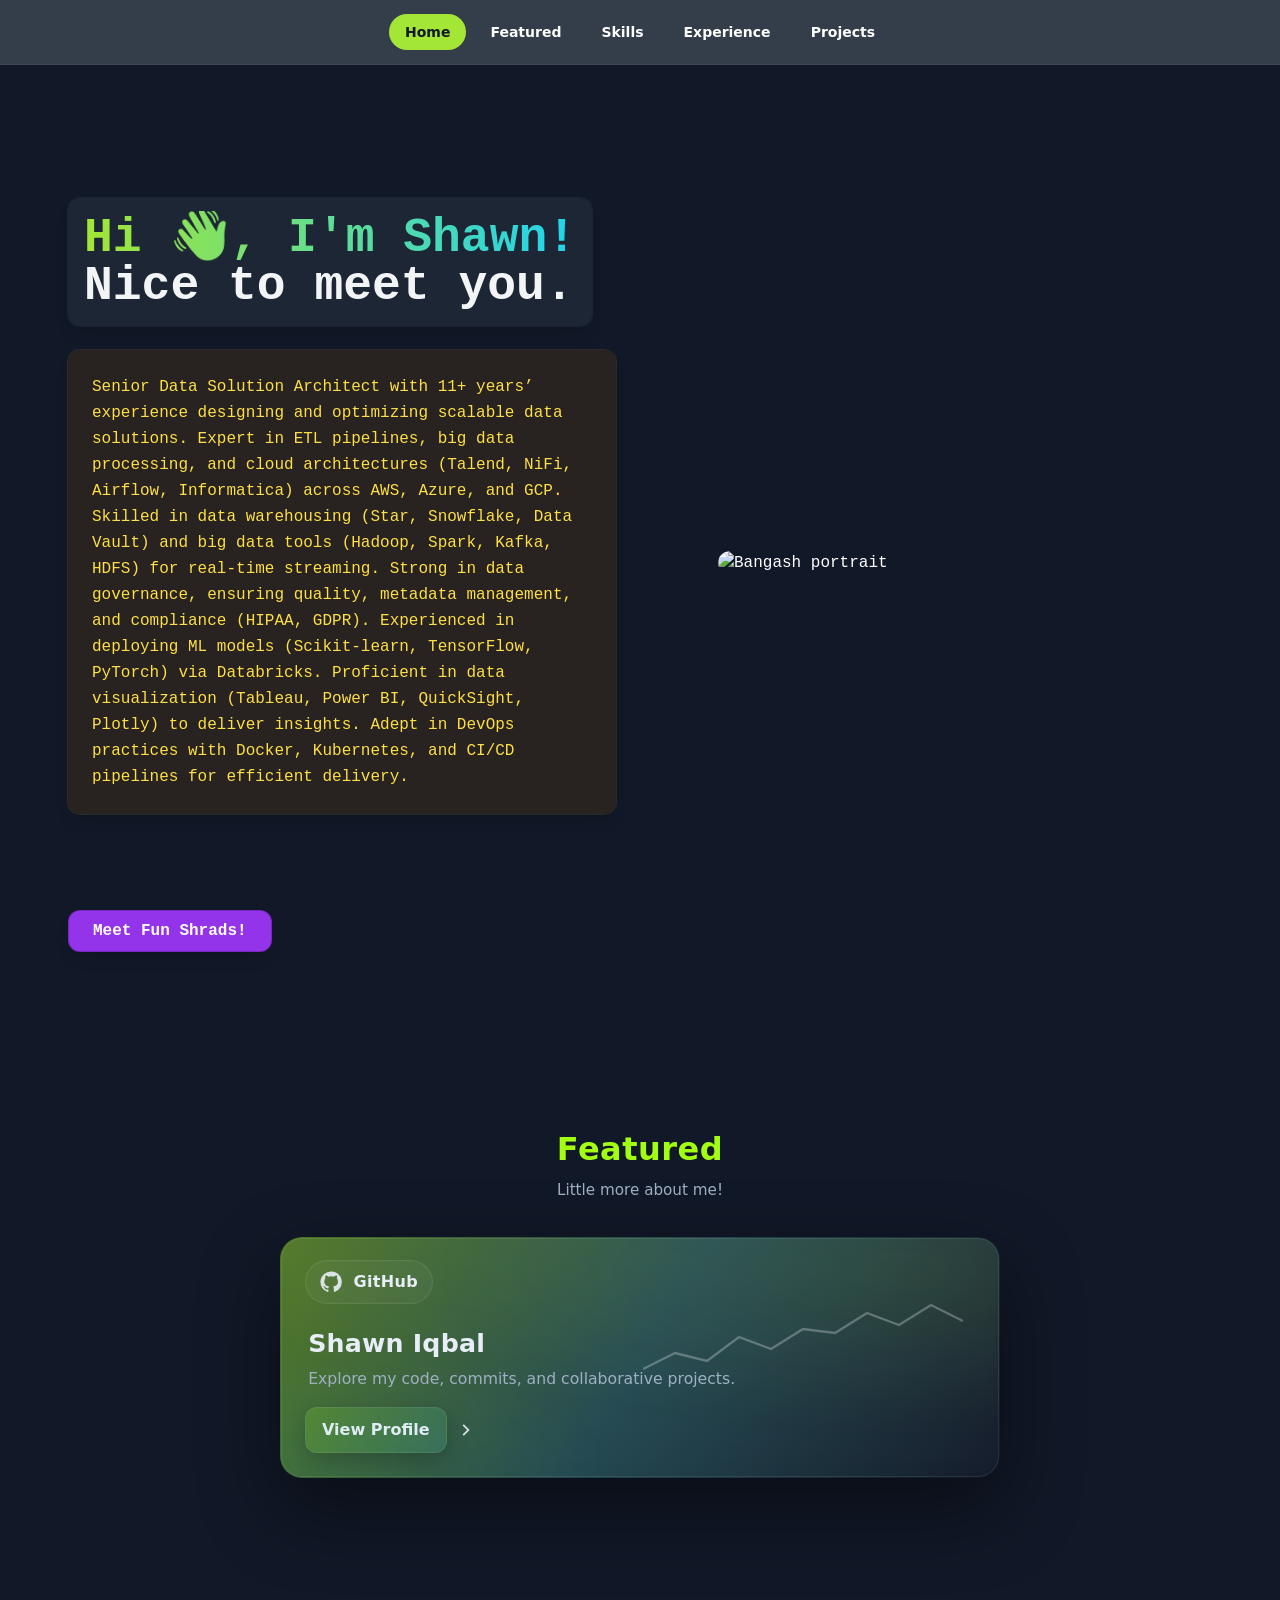
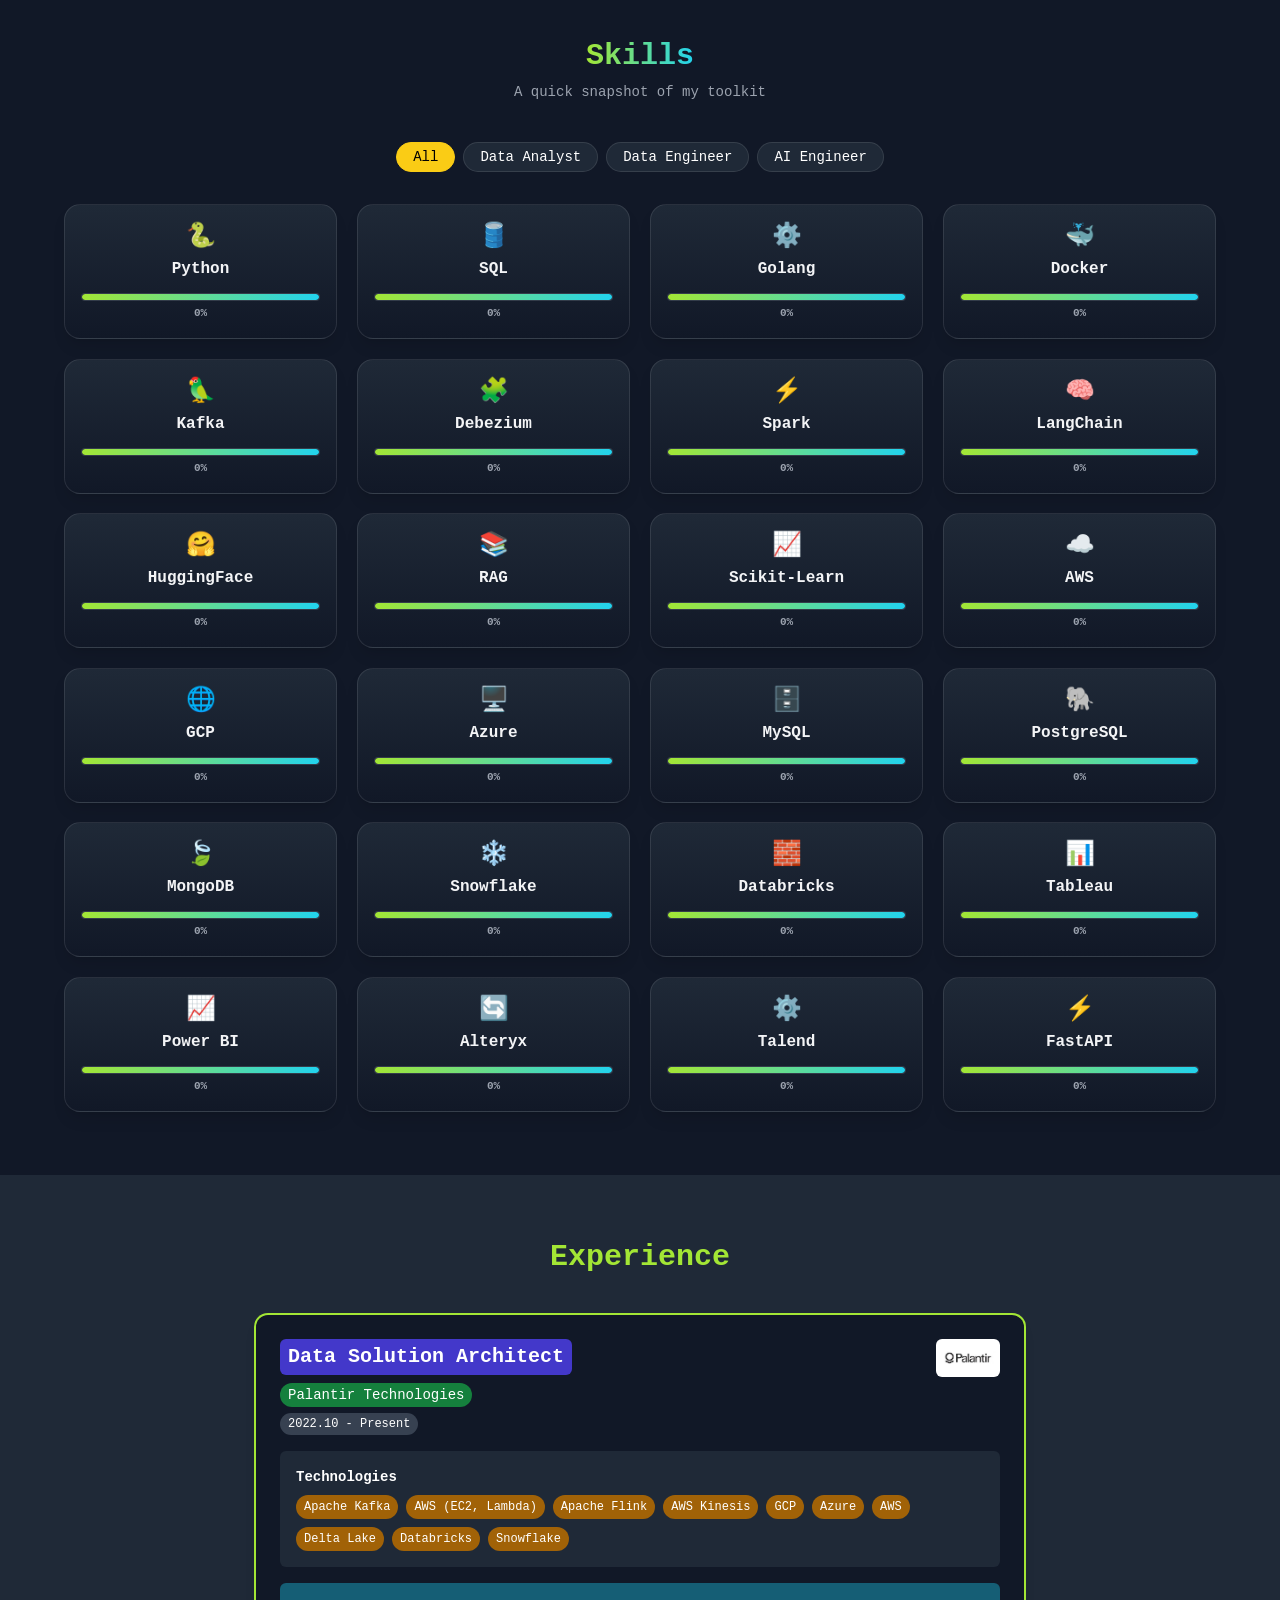
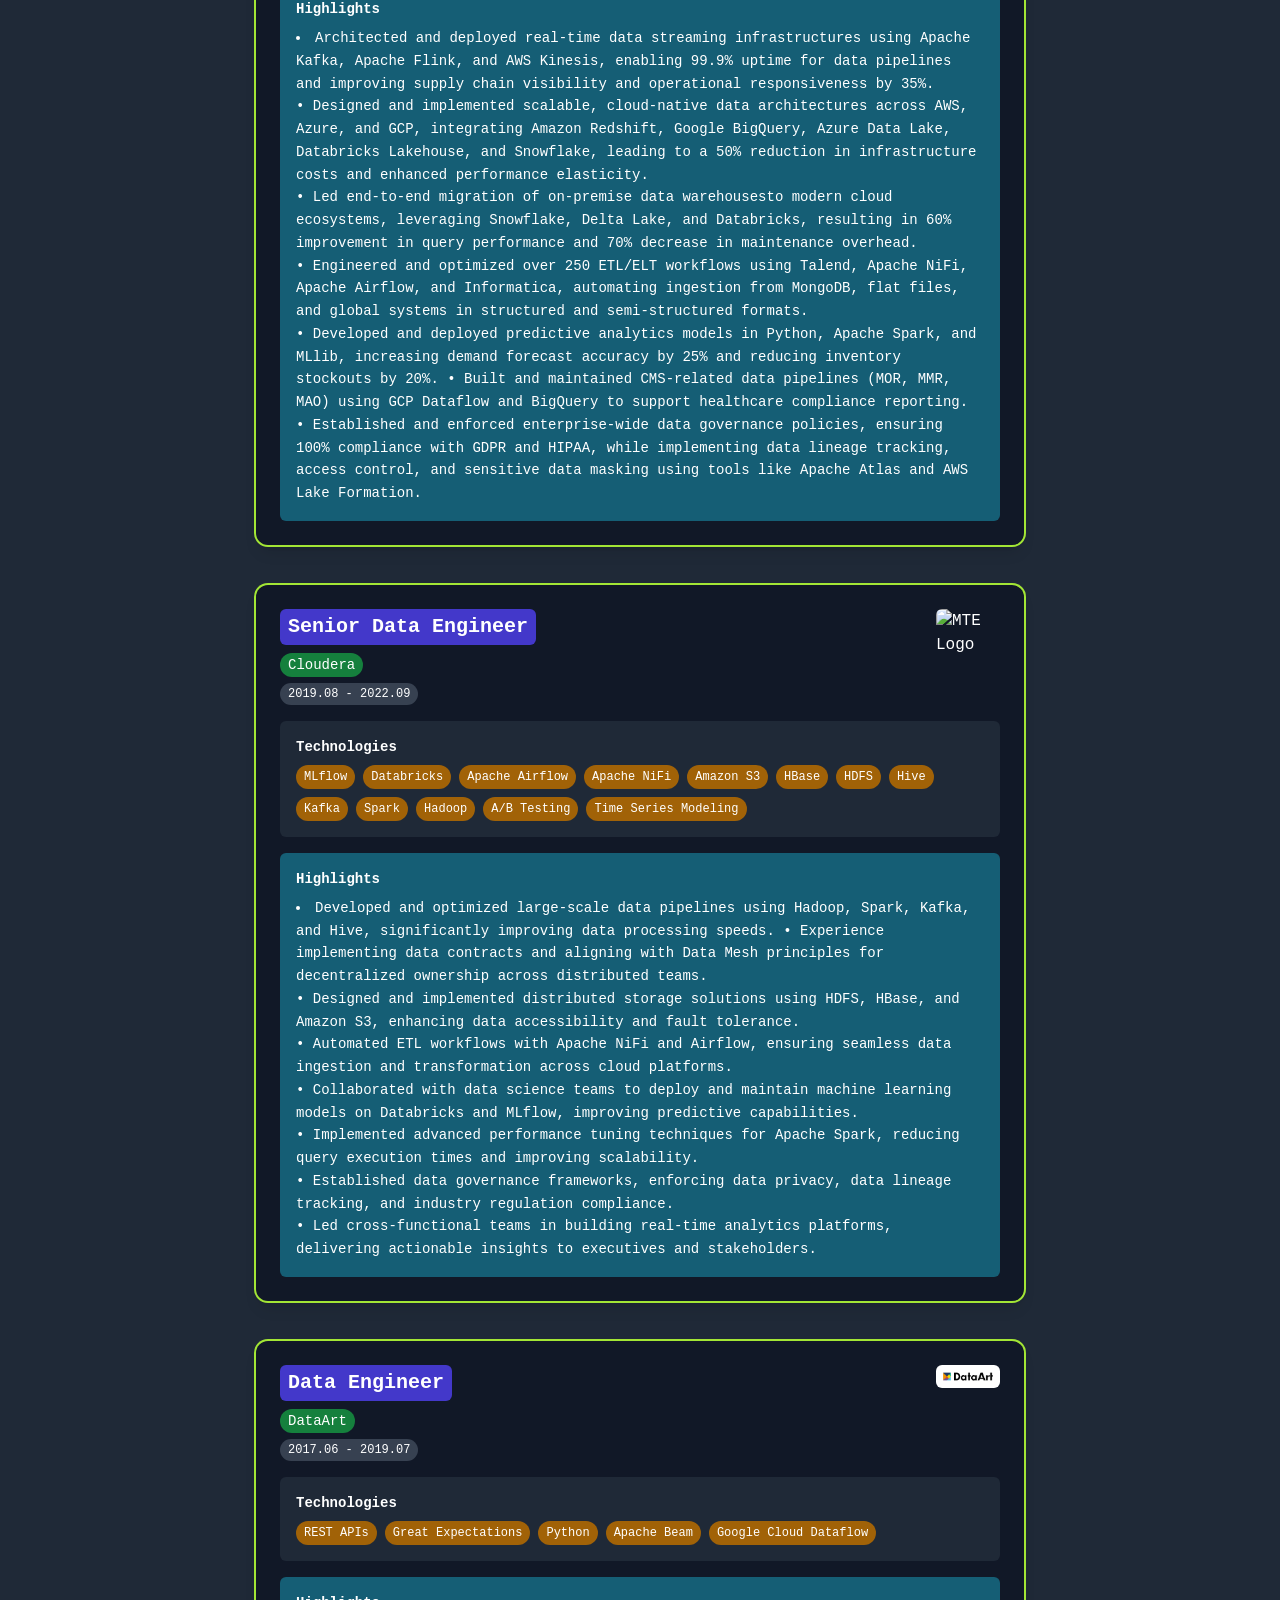
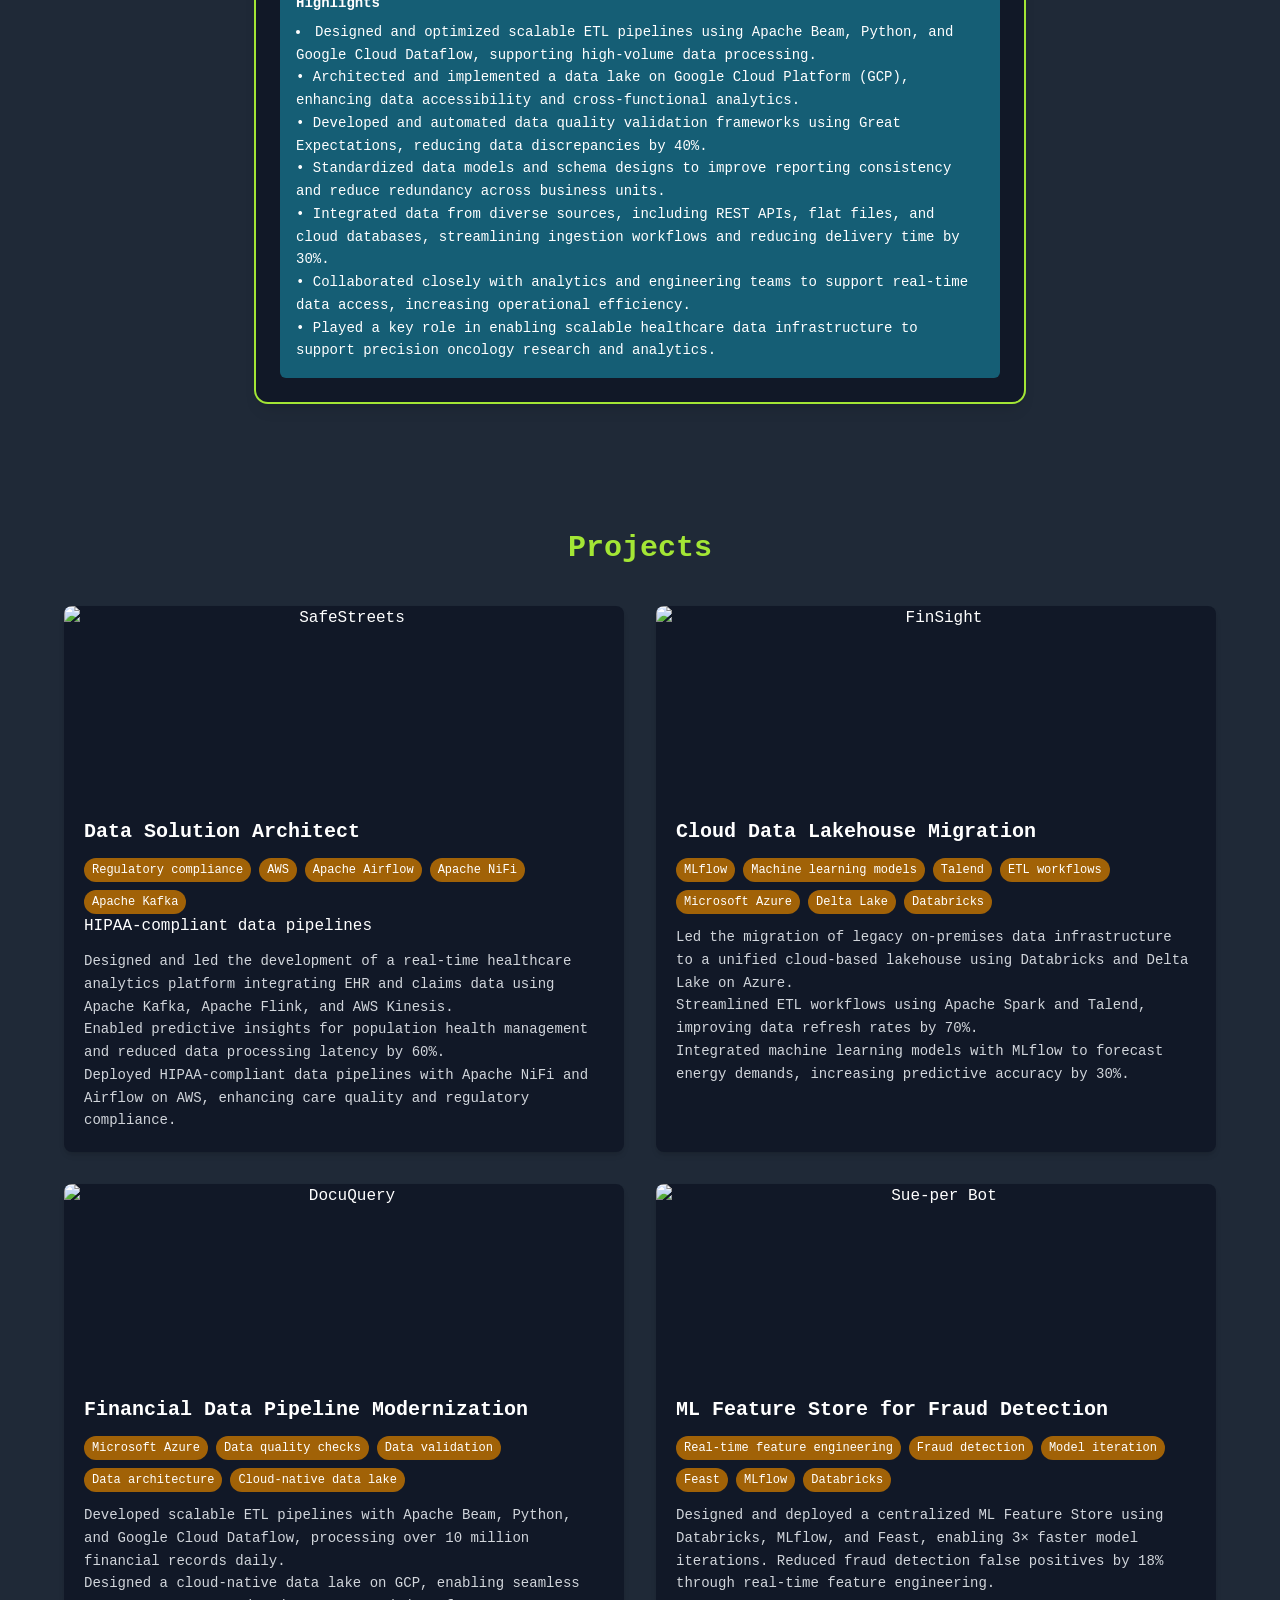
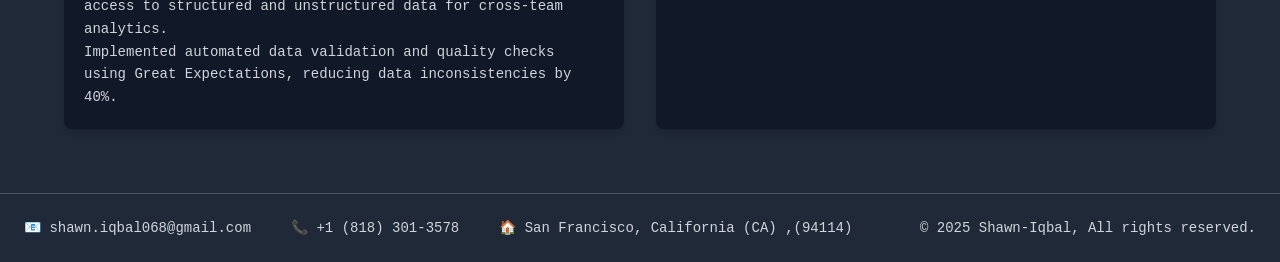
==== commit ee327c98: "Auto-generated commit" ====
--- a/browser/index.html
+++ b/browser/index.html
@@ -1,12 +1,12 @@
 <!DOCTYPE html><html lang="en" data-critters-container><head>
     <meta charset="utf-8">
     <title>Shawn-portfolio</title>
-    <base href="/my-folio/">
+    <base href="/portfolio/">
     <meta name="viewport" content="width=device-width, initial-scale=1">
   <style>*,:before,:after{--tw-border-spacing-x: 0;--tw-border-spacing-y: 0;--tw-translate-x: 0;--tw-translate-y: 0;--tw-rotate: 0;--tw-skew-x: 0;--tw-skew-y: 0;--tw-scale-x: 1;--tw-scale-y: 1;--tw-pan-x: ;--tw-pan-y: ;--tw-pinch-zoom: ;--tw-scroll-snap-strictness: proximity;--tw-gradient-from-position: ;--tw-gradient-via-position: ;--tw-gradient-to-position: ;--tw-ordinal: ;--tw-slashed-zero: ;--tw-numeric-figure: ;--tw-numeric-spacing: ;--tw-numeric-fraction: ;--tw-ring-inset: ;--tw-ring-offset-width: 0px;--tw-ring-offset-color: #fff;--tw-ring-color: rgb(59 130 246 / .5);--tw-ring-offset-shadow: 0 0 #0000;--tw-ring-shadow: 0 0 #0000;--tw-shadow: 0 0 #0000;--tw-shadow-colored: 0 0 #0000;--tw-blur: ;--tw-brightness: ;--tw-contrast: ;--tw-grayscale: ;--tw-hue-rotate: ;--tw-invert: ;--tw-saturate: ;--tw-sepia: ;--tw-drop-shadow: ;--tw-backdrop-blur: ;--tw-backdrop-brightness: ;--tw-backdrop-contrast: ;--tw-backdrop-grayscale: ;--tw-backdrop-hue-rotate: ;--tw-backdrop-invert: ;--tw-backdrop-opacity: ;--tw-backdrop-saturate: ;--tw-backdrop-sepia: ;--tw-contain-size: ;--tw-contain-layout: ;--tw-contain-paint: ;--tw-contain-style: }*,:before,:after{box-sizing:border-box;border-width:0;border-style:solid;border-color:#e5e7eb}:before,:after{--tw-content: ""}html{line-height:1.5;-webkit-text-size-adjust:100%;-moz-tab-size:4;tab-size:4;font-family:ui-sans-serif,system-ui,sans-serif,"Apple Color Emoji","Segoe UI Emoji",Segoe UI Symbol,"Noto Color Emoji";font-feature-settings:normal;font-variation-settings:normal;-webkit-tap-highlight-color:transparent}body{margin:0;line-height:inherit}h1,h2,h3,h4{font-size:inherit;font-weight:inherit}a{color:inherit;text-decoration:inherit}button{font-family:inherit;font-feature-settings:inherit;font-variation-settings:inherit;font-size:100%;font-weight:inherit;line-height:inherit;letter-spacing:inherit;color:inherit;margin:0;padding:0}button{text-transform:none}button{-webkit-appearance:button;background-color:transparent;background-image:none}h1,h2,h3,h4,p{margin:0}ul{list-style:none;margin:0;padding:0}button{cursor:pointer}img,svg{display:block;vertical-align:middle}img{max-width:100%;height:auto}.container{width:100%}@media (min-width: 640px){.container{max-width:640px}}@media (min-width: 768px){.container{max-width:768px}}@media (min-width: 1024px){.container{max-width:1024px}}@media (min-width: 1280px){.container{max-width:1280px}}@media (min-width: 1536px){.container{max-width:1536px}}.pointer-events-none{pointer-events:none}.absolute{position:absolute}.relative{position:relative}.sticky{position:sticky}.inset-0{inset:0}.top-0{top:0}.z-50{z-index:50}.mx-auto{margin-left:auto;margin-right:auto}.mb-1{margin-bottom:.25rem}.mb-10{margin-bottom:2.5rem}.mb-2{margin-bottom:.5rem}.mb-8{margin-bottom:2rem}.mt-1{margin-top:.25rem}.mt-2{margin-top:.5rem}.mt-3{margin-top:.75rem}.inline-block{display:inline-block}.flex{display:flex}.inline-flex{display:inline-flex}.grid{display:grid}.hidden{display:none}.h-10{height:2.5rem}.h-16{height:4rem}.h-2{height:.5rem}.h-48{height:12rem}.h-full{height:100%}.h-px{height:1px}.min-h-screen{min-height:100vh}.w-10{width:2.5rem}.w-16{width:4rem}.w-fit{width:fit-content}.w-full{width:100%}.max-w-2xl{max-width:42rem}.max-w-3xl{max-width:48rem}.max-w-6xl{max-width:72rem}.max-w-md{max-width:28rem}.flex-1{flex:1 1 0%}.select-none{-webkit-user-select:none;user-select:none}.list-inside{list-style-position:inside}.list-disc{list-style-type:disc}.grid-cols-1{grid-template-columns:repeat(1,minmax(0,1fr))}.grid-cols-2{grid-template-columns:repeat(2,minmax(0,1fr))}.flex-col{flex-direction:column}.flex-wrap{flex-wrap:wrap}.items-start{align-items:flex-start}.items-center{align-items:center}.justify-center{justify-content:center}.justify-between{justify-content:space-between}.gap-12{gap:3rem}.gap-2{gap:.5rem}.gap-4{gap:1rem}.gap-8{gap:2rem}.space-y-10>:not([hidden])~:not([hidden]){--tw-space-y-reverse: 0;margin-top:calc(2.5rem * calc(1 - var(--tw-space-y-reverse)));margin-bottom:calc(2.5rem * var(--tw-space-y-reverse))}.space-y-2>:not([hidden])~:not([hidden]){--tw-space-y-reverse: 0;margin-top:calc(.5rem * calc(1 - var(--tw-space-y-reverse)));margin-bottom:calc(.5rem * var(--tw-space-y-reverse))}.space-y-3>:not([hidden])~:not([hidden]){--tw-space-y-reverse: 0;margin-top:calc(.75rem * calc(1 - var(--tw-space-y-reverse)));margin-bottom:calc(.75rem * var(--tw-space-y-reverse))}.space-y-4>:not([hidden])~:not([hidden]){--tw-space-y-reverse: 0;margin-top:calc(1rem * calc(1 - var(--tw-space-y-reverse)));margin-bottom:calc(1rem * var(--tw-space-y-reverse))}.space-y-6>:not([hidden])~:not([hidden]){--tw-space-y-reverse: 0;margin-top:calc(1.5rem * calc(1 - var(--tw-space-y-reverse)));margin-bottom:calc(1.5rem * var(--tw-space-y-reverse))}.overflow-hidden{overflow:hidden}.rounded-2xl{border-radius:1rem}.rounded-3xl{border-radius:1.5rem}.rounded-full{border-radius:9999px}.rounded-lg{border-radius:.5rem}.rounded-md{border-radius:.375rem}.rounded-xl{border-radius:.75rem}.border{border-width:1px}.border-t{border-top-width:1px}.border-black\/20{border-color:#0003}.border-gray-600{--tw-border-opacity: 1;border-color:rgb(75 85 99 / var(--tw-border-opacity, 1))}.border-white\/10{border-color:#ffffff1a}.border-yellow-400{--tw-border-opacity: 1;border-color:rgb(250 204 21 / var(--tw-border-opacity, 1))}.bg-cyan-800{--tw-bg-opacity: 1;background-color:rgb(21 94 117 / var(--tw-bg-opacity, 1))}.bg-gray-700{--tw-bg-opacity: 1;background-color:rgb(55 65 81 / var(--tw-bg-opacity, 1))}.bg-gray-800{--tw-bg-opacity: 1;background-color:rgb(31 41 55 / var(--tw-bg-opacity, 1))}.bg-gray-800\/80{background-color:#1f2937cc}.bg-gray-800\/90{background-color:#1f2937e6}.bg-gray-900{--tw-bg-opacity: 1;background-color:rgb(17 24 39 / var(--tw-bg-opacity, 1))}.bg-green-700{--tw-bg-opacity: 1;background-color:rgb(21 128 61 / var(--tw-bg-opacity, 1))}.bg-indigo-700{--tw-bg-opacity: 1;background-color:rgb(67 56 202 / var(--tw-bg-opacity, 1))}.bg-lime-400{--tw-bg-opacity: 1;background-color:rgb(163 230 53 / var(--tw-bg-opacity, 1))}.bg-purple-600{--tw-bg-opacity: 1;background-color:rgb(147 51 234 / var(--tw-bg-opacity, 1))}.bg-white\/5{background-color:#ffffff0d}.bg-yellow-400{--tw-bg-opacity: 1;background-color:rgb(250 204 21 / var(--tw-bg-opacity, 1))}.bg-yellow-600{--tw-bg-opacity: 1;background-color:rgb(202 138 4 / var(--tw-bg-opacity, 1))}.bg-yellow-700{--tw-bg-opacity: 1;background-color:rgb(161 98 7 / var(--tw-bg-opacity, 1))}.bg-yellow-800\/20{background-color:#854d0e33}.bg-\[radial-gradient\(220px_140px_at_var\(--mx\,50\%\)_var\(--my\,50\%\)\,rgba\(163\,230\,53\,0\.12\)\,transparent_60\%\)\]{background-image:radial-gradient(220px 140px at var(--mx,50%) var(--my,50%),rgba(163,230,53,.12),transparent 60%)}.bg-\[radial-gradient\(320px_220px_at_var\(--mx\,50\%\)_var\(--my\,50\%\)\,rgba\(163\,230\,53\,0\.10\)\,transparent_60\%\)\]{background-image:radial-gradient(320px 220px at var(--mx,50%) var(--my,50%),rgba(163,230,53,.1),transparent 60%)}.bg-gradient-to-b{background-image:linear-gradient(to bottom,var(--tw-gradient-stops))}.bg-gradient-to-r{background-image:linear-gradient(to right,var(--tw-gradient-stops))}.from-gray-800{--tw-gradient-from: #1f2937 var(--tw-gradient-from-position);--tw-gradient-to: rgb(31 41 55 / 0) var(--tw-gradient-to-position);--tw-gradient-stops: var(--tw-gradient-from), var(--tw-gradient-to)}.from-lime-400{--tw-gradient-from: #a3e635 var(--tw-gradient-from-position);--tw-gradient-to: rgb(163 230 53 / 0) var(--tw-gradient-to-position);--tw-gradient-stops: var(--tw-gradient-from), var(--tw-gradient-to)}.to-cyan-400{--tw-gradient-to: #22d3ee var(--tw-gradient-to-position)}.to-gray-900{--tw-gradient-to: #111827 var(--tw-gradient-to-position)}.bg-clip-text{background-clip:text}.object-contain{object-fit:contain}.object-cover{object-fit:cover}.p-1{padding:.25rem}.p-4{padding:1rem}.p-5{padding:1.25rem}.p-6{padding:1.5rem}.px-2{padding-left:.5rem;padding-right:.5rem}.px-4{padding-left:1rem;padding-right:1rem}.px-6{padding-left:1.5rem;padding-right:1.5rem}.py-1{padding-top:.25rem;padding-bottom:.25rem}.py-12{padding-top:3rem;padding-bottom:3rem}.py-16{padding-top:4rem;padding-bottom:4rem}.py-2{padding-top:.5rem;padding-bottom:.5rem}.py-4{padding-top:1rem;padding-bottom:1rem}.py-6{padding-top:1.5rem;padding-bottom:1.5rem}.pb-3{padding-bottom:.75rem}.text-left{text-align:left}.text-center{text-align:center}.font-mono{font-family:ui-monospace,SFMono-Regular,Menlo,Monaco,Consolas,Liberation Mono,Courier New,monospace}.text-2xl{font-size:1.5rem;line-height:2rem}.text-3xl{font-size:1.875rem;line-height:2.25rem}.text-4xl{font-size:2.25rem;line-height:2.5rem}.text-\[11px\]{font-size:11px}.text-base{font-size:1rem;line-height:1.5rem}.text-sm{font-size:.875rem;line-height:1.25rem}.text-xl{font-size:1.25rem;line-height:1.75rem}.text-xs{font-size:.75rem;line-height:1rem}.font-bold{font-weight:700}.font-extrabold{font-weight:800}.font-semibold{font-weight:600}.leading-relaxed{line-height:1.625}.leading-tight{line-height:1.25}.text-black{--tw-text-opacity: 1;color:rgb(0 0 0 / var(--tw-text-opacity, 1))}.text-gray-100{--tw-text-opacity: 1;color:rgb(243 244 246 / var(--tw-text-opacity, 1))}.text-gray-300{--tw-text-opacity: 1;color:rgb(209 213 219 / var(--tw-text-opacity, 1))}.text-gray-400{--tw-text-opacity: 1;color:rgb(156 163 175 / var(--tw-text-opacity, 1))}.text-gray-900{--tw-text-opacity: 1;color:rgb(17 24 39 / var(--tw-text-opacity, 1))}.text-lime-300{--tw-text-opacity: 1;color:rgb(190 242 100 / var(--tw-text-opacity, 1))}.text-lime-400{--tw-text-opacity: 1;color:rgb(163 230 53 / var(--tw-text-opacity, 1))}.text-transparent{color:transparent}.text-white{--tw-text-opacity: 1;color:rgb(255 255 255 / var(--tw-text-opacity, 1))}.text-yellow-300{--tw-text-opacity: 1;color:rgb(253 224 71 / var(--tw-text-opacity, 1))}.opacity-0{opacity:0}.shadow{--tw-shadow: 0 1px 3px 0 rgb(0 0 0 / .1), 0 1px 2px -1px rgb(0 0 0 / .1);--tw-shadow-colored: 0 1px 3px 0 var(--tw-shadow-color), 0 1px 2px -1px var(--tw-shadow-color);box-shadow:var(--tw-ring-offset-shadow, 0 0 #0000),var(--tw-ring-shadow, 0 0 #0000),var(--tw-shadow)}.shadow-2xl{--tw-shadow: 0 25px 50px -12px rgb(0 0 0 / .25);--tw-shadow-colored: 0 25px 50px -12px var(--tw-shadow-color);box-shadow:var(--tw-ring-offset-shadow, 0 0 #0000),var(--tw-ring-shadow, 0 0 #0000),var(--tw-shadow)}.shadow-lg{--tw-shadow: 0 10px 15px -3px rgb(0 0 0 / .1), 0 4px 6px -4px rgb(0 0 0 / .1);--tw-shadow-colored: 0 10px 15px -3px var(--tw-shadow-color), 0 4px 6px -4px var(--tw-shadow-color);box-shadow:var(--tw-ring-offset-shadow, 0 0 #0000),var(--tw-ring-shadow, 0 0 #0000),var(--tw-shadow)}.shadow-md{--tw-shadow: 0 4px 6px -1px rgb(0 0 0 / .1), 0 2px 4px -2px rgb(0 0 0 / .1);--tw-shadow-colored: 0 4px 6px -1px var(--tw-shadow-color), 0 2px 4px -2px var(--tw-shadow-color);box-shadow:var(--tw-ring-offset-shadow, 0 0 #0000),var(--tw-ring-shadow, 0 0 #0000),var(--tw-shadow)}.ring-1{--tw-ring-offset-shadow: var(--tw-ring-inset) 0 0 0 var(--tw-ring-offset-width) var(--tw-ring-offset-color);--tw-ring-shadow: var(--tw-ring-inset) 0 0 0 calc(1px + var(--tw-ring-offset-width)) var(--tw-ring-color);box-shadow:var(--tw-ring-offset-shadow),var(--tw-ring-shadow),var(--tw-shadow, 0 0 #0000)}.ring-2{--tw-ring-offset-shadow: var(--tw-ring-inset) 0 0 0 var(--tw-ring-offset-width) var(--tw-ring-offset-color);--tw-ring-shadow: var(--tw-ring-inset) 0 0 0 calc(2px + var(--tw-ring-offset-width)) var(--tw-ring-color);box-shadow:var(--tw-ring-offset-shadow),var(--tw-ring-shadow),var(--tw-shadow, 0 0 #0000)}.ring-lime-400{--tw-ring-opacity: 1;--tw-ring-color: rgb(163 230 53 / var(--tw-ring-opacity, 1))}.ring-white\/5{--tw-ring-color: rgb(255 255 255 / .05)}.ring-yellow-300\/10{--tw-ring-color: rgb(253 224 71 / .1)}.backdrop-blur{--tw-backdrop-blur: blur(8px);-webkit-backdrop-filter:var(--tw-backdrop-blur) var(--tw-backdrop-brightness) var(--tw-backdrop-contrast) var(--tw-backdrop-grayscale) var(--tw-backdrop-hue-rotate) var(--tw-backdrop-invert) var(--tw-backdrop-opacity) var(--tw-backdrop-saturate) var(--tw-backdrop-sepia);backdrop-filter:var(--tw-backdrop-blur) var(--tw-backdrop-brightness) var(--tw-backdrop-contrast) var(--tw-backdrop-grayscale) var(--tw-backdrop-hue-rotate) var(--tw-backdrop-invert) var(--tw-backdrop-opacity) var(--tw-backdrop-saturate) var(--tw-backdrop-sepia)}.transition{transition-property:color,background-color,border-color,text-decoration-color,fill,stroke,opacity,box-shadow,transform,filter,backdrop-filter;transition-timing-function:cubic-bezier(.4,0,.2,1);transition-duration:.15s}.transition-\[max-height\,opacity\]{transition-property:max-height,opacity;transition-timing-function:cubic-bezier(.4,0,.2,1);transition-duration:.15s}.transition-transform{transition-property:transform;transition-timing-function:cubic-bezier(.4,0,.2,1);transition-duration:.15s}.duration-200{transition-duration:.2s}.duration-300{transition-duration:.3s}.will-change-transform{will-change:transform}.hover\:scale-110:hover{--tw-scale-x: 1.1;--tw-scale-y: 1.1;transform:translate(var(--tw-translate-x),var(--tw-translate-y)) rotate(var(--tw-rotate)) skew(var(--tw-skew-x)) skewY(var(--tw-skew-y)) scaleX(var(--tw-scale-x)) scaleY(var(--tw-scale-y))}.hover\:border-lime-400\/40:hover{border-color:#a3e63566}.hover\:border-lime-400\/60:hover{border-color:#a3e63599}.hover\:bg-purple-700:hover{--tw-bg-opacity: 1;background-color:rgb(126 34 206 / var(--tw-bg-opacity, 1))}.hover\:bg-white\/5:hover{background-color:#ffffff0d}.hover\:text-lime-300:hover{--tw-text-opacity: 1;color:rgb(190 242 100 / var(--tw-text-opacity, 1))}.hover\:shadow-xl:hover{--tw-shadow: 0 20px 25px -5px rgb(0 0 0 / .1), 0 8px 10px -6px rgb(0 0 0 / .1);--tw-shadow-colored: 0 20px 25px -5px var(--tw-shadow-color), 0 8px 10px -6px var(--tw-shadow-color);box-shadow:var(--tw-ring-offset-shadow, 0 0 #0000),var(--tw-ring-shadow, 0 0 #0000),var(--tw-shadow)}.hover\:shadow-lime-400\/10:hover{--tw-shadow-color: rgb(163 230 53 / .1);--tw-shadow: var(--tw-shadow-colored)}.hover\:ring-2:hover{--tw-ring-offset-shadow: var(--tw-ring-inset) 0 0 0 var(--tw-ring-offset-width) var(--tw-ring-offset-color);--tw-ring-shadow: var(--tw-ring-inset) 0 0 0 calc(2px + var(--tw-ring-offset-width)) var(--tw-ring-color);box-shadow:var(--tw-ring-offset-shadow),var(--tw-ring-shadow),var(--tw-shadow, 0 0 #0000)}.hover\:ring-lime-400:hover{--tw-ring-opacity: 1;--tw-ring-color: rgb(163 230 53 / var(--tw-ring-opacity, 1))}.group:hover .group-hover\:opacity-100{opacity:1}@supports (backdrop-filter: var(--tw)){.supports-\[backdrop-filter\]\:bg-gray-800\/90{background-color:#1f2937e6}}@media (min-width: 640px){.sm\:grid-cols-3{grid-template-columns:repeat(3,minmax(0,1fr))}}@media (min-width: 768px){.md\:flex{display:flex}.md\:hidden{display:none}.md\:grid-cols-2{grid-template-columns:repeat(2,minmax(0,1fr))}.md\:grid-cols-4{grid-template-columns:repeat(4,minmax(0,1fr))}.md\:gap-5{gap:1.25rem}}@media (min-width: 1024px){.lg\:flex{display:flex}.lg\:flex-row{flex-direction:row}.lg\:items-center{align-items:center}.lg\:justify-between{justify-content:space-between}.lg\:space-x-10>:not([hidden])~:not([hidden]){--tw-space-x-reverse: 0;margin-right:calc(2.5rem * var(--tw-space-x-reverse));margin-left:calc(2.5rem * calc(1 - var(--tw-space-x-reverse)))}.lg\:space-y-0>:not([hidden])~:not([hidden]){--tw-space-y-reverse: 0;margin-top:calc(0px * calc(1 - var(--tw-space-y-reverse)));margin-bottom:calc(0px * var(--tw-space-y-reverse))}.lg\:text-left{text-align:left}.lg\:text-right{text-align:right}.lg\:text-5xl{font-size:3rem;line-height:1}}
-</style><link rel="stylesheet" href="styles-4BBY7R4A.css" media="print" onload="this.media='all'"><noscript><link rel="stylesheet" href="styles-4BBY7R4A.css"></noscript><style ng-app-id="ng">[_nghost-ng-c229088537]{--bg: #111827;--panel: rgba(20, 24, 30, .7);--border: rgba(255, 255, 255, .08);--text: #e8eef7;--muted: #9fb0c3;--accent: #a3ff12;--accent-2: #4fd1c5;display:block}.section-wrap[_ngcontent-ng-c229088537]{background-color:#111827;padding:4rem 1rem 6rem}.section-head[_ngcontent-ng-c229088537]{text-align:center;margin-bottom:2.25rem}.section-head[_ngcontent-ng-c229088537]   h2[_ngcontent-ng-c229088537]{color:var(--accent);font-weight:800;letter-spacing:.5px;font-size:clamp(1.6rem,1.2rem + 1vw,2rem)}.section-head[_ngcontent-ng-c229088537]   p[_ngcontent-ng-c229088537]{margin-top:.35rem;color:var(--muted);font-size:.95rem}.grid-wrap[_ngcontent-ng-c229088537]{display:grid;place-items:center}.gh-card[_ngcontent-ng-c229088537]{position:relative;width:min(720px,92vw);border-radius:22px;padding:22px 24px 24px;text-decoration:none;color:var(--text);background:linear-gradient(180deg,#ffffff0f,#ffffff05) padding-box,linear-gradient(120deg,#a3ff1266,#4fd1c540,#fff0) border-box;border:1px solid transparent;box-shadow:0 30px 80px #00000073,inset 0 0 0 1px var(--border);overflow:hidden;transform-style:preserve-3d;-webkit-backdrop-filter:blur(8px);backdrop-filter:blur(8px);will-change:transform}.gh-card[_ngcontent-ng-c229088537]:before{content:"";position:absolute;inset:0;background:radial-gradient(220px 220px at var(--mx, -1000px) var(--my, -1000px),rgba(255,255,255,.14),rgba(255,255,255,.02) 60%,transparent 70%);pointer-events:none;mix-blend-mode:screen}.ambient-glow[_ngcontent-ng-c229088537]{position:absolute;inset:-40%;background:radial-gradient(60% 60% at 70% 30%,rgba(163,255,18,.08) 0%,transparent 60%),radial-gradient(45% 45% at 20% 75%,rgba(79,209,197,.1) 0%,transparent 60%);filter:blur(24px);pointer-events:none}.shine[_ngcontent-ng-c229088537]{position:absolute;width:150px;height:150px;left:-9999px;top:-9999px;background:radial-gradient(circle at center,rgba(255,255,255,.18),transparent 60%);mix-blend-mode:screen;pointer-events:none}.gh-badge[_ngcontent-ng-c229088537]{display:inline-flex;align-items:center;gap:.7rem;padding:.55rem .9rem;border-radius:999px;background:#ffffff0a;border:1px solid var(--border);box-shadow:inset 0 0 0 1px #ffffff05}.gh-logo[_ngcontent-ng-c229088537]{width:22px;height:22px;opacity:.9}.gh-title[_ngcontent-ng-c229088537]{font-weight:700;letter-spacing:.3px}.gh-body[_ngcontent-ng-c229088537]{padding:1rem .2rem 0;position:relative}.handle[_ngcontent-ng-c229088537]{margin:.35rem 0 .25rem;font-size:clamp(1.25rem,1.1rem + .6vw,1.65rem);font-weight:800;letter-spacing:.2px}.subtitle[_ngcontent-ng-c229088537]{color:var(--muted);max-width:60ch;line-height:1.55;font-size:.98rem}.hero-img[_ngcontent-ng-c229088537]{position:absolute;right:12px;bottom:6px;opacity:.3;transform:translateZ(30px);pointer-events:none}.graph[_ngcontent-ng-c229088537]{width:clamp(180px,32vw,320px);height:auto}.gh-footer[_ngcontent-ng-c229088537]{margin-top:1rem;display:inline-flex;align-items:center;gap:.5rem;font-weight:700}.cta[_ngcontent-ng-c229088537]{display:inline-block;padding:.6rem 1rem;border-radius:12px;background:linear-gradient(120deg,#a3ff1229,#4fd1c529);border:1px solid var(--border);transition:transform .25s ease,box-shadow .25s ease;box-shadow:0 8px 22px #00000040}.arrow[_ngcontent-ng-c229088537]{width:22px;height:22px;transition:transform .25s ease;opacity:.9}.gh-card[_ngcontent-ng-c229088537]:hover   .cta[_ngcontent-ng-c229088537]{transform:translateY(-1px)}.gh-card[_ngcontent-ng-c229088537]:hover   .arrow[_ngcontent-ng-c229088537]{transform:translate(3px)}@media (prefers-reduced-motion: reduce){.gh-card[_ngcontent-ng-c229088537]{transform:none!important}}</style><style ng-app-id="ng">[_nghost-ng-c3749496735]{display:block}#skills[_ngcontent-ng-c3749496735]   .group[_ngcontent-ng-c3749496735]{perspective:800px;transform-style:preserve-3d}</style></head>
+</style><link rel="stylesheet" href="styles-4BBY7R4A.css" media="print" onload="this.media='all'"><noscript><link rel="stylesheet" href="styles-4BBY7R4A.css"></noscript><style ng-app-id="ng">[_nghost-ng-c3461589337]{--bg: #111827;--panel: rgba(20, 24, 30, .7);--border: rgba(255, 255, 255, .08);--text: #e8eef7;--muted: #9fb0c3;--accent: #a3ff12;--accent-2: #4fd1c5;display:block}.section-wrap[_ngcontent-ng-c3461589337]{background-color:#111827;padding:4rem 1rem 6rem}.section-head[_ngcontent-ng-c3461589337]{text-align:center;margin-bottom:2.25rem}.section-head[_ngcontent-ng-c3461589337]   h2[_ngcontent-ng-c3461589337]{color:var(--accent);font-weight:800;letter-spacing:.5px;font-size:clamp(1.6rem,1.2rem + 1vw,2rem)}.section-head[_ngcontent-ng-c3461589337]   p[_ngcontent-ng-c3461589337]{margin-top:.35rem;color:var(--muted);font-size:.95rem}.grid-wrap[_ngcontent-ng-c3461589337]{display:grid;place-items:center}.gh-card[_ngcontent-ng-c3461589337]{position:relative;width:min(720px,92vw);border-radius:22px;padding:22px 24px 24px;text-decoration:none;color:var(--text);background:linear-gradient(180deg,#ffffff0f,#ffffff05) padding-box,linear-gradient(120deg,#a3ff1266,#4fd1c540,#fff0) border-box;border:1px solid transparent;box-shadow:0 30px 80px #00000073,inset 0 0 0 1px var(--border);overflow:hidden;transform-style:preserve-3d;-webkit-backdrop-filter:blur(8px);backdrop-filter:blur(8px);will-change:transform}.gh-card[_ngcontent-ng-c3461589337]:before{content:"";position:absolute;inset:0;background:radial-gradient(220px 220px at var(--mx, -1000px) var(--my, -1000px),rgba(255,255,255,.14),rgba(255,255,255,.02) 60%,transparent 70%);pointer-events:none;mix-blend-mode:screen}.ambient-glow[_ngcontent-ng-c3461589337]{position:absolute;inset:-40%;background:radial-gradient(60% 60% at 70% 30%,rgba(163,255,18,.08) 0%,transparent 60%),radial-gradient(45% 45% at 20% 75%,rgba(79,209,197,.1) 0%,transparent 60%);filter:blur(24px);pointer-events:none}.shine[_ngcontent-ng-c3461589337]{position:absolute;width:150px;height:150px;left:-9999px;top:-9999px;background:radial-gradient(circle at center,rgba(255,255,255,.18),transparent 60%);mix-blend-mode:screen;pointer-events:none}.gh-badge[_ngcontent-ng-c3461589337]{display:inline-flex;align-items:center;gap:.7rem;padding:.55rem .9rem;border-radius:999px;background:#ffffff0a;border:1px solid var(--border);box-shadow:inset 0 0 0 1px #ffffff05}.gh-logo[_ngcontent-ng-c3461589337]{width:22px;height:22px;opacity:.9}.gh-title[_ngcontent-ng-c3461589337]{font-weight:700;letter-spacing:.3px}.gh-body[_ngcontent-ng-c3461589337]{padding:1rem .2rem 0;position:relative}.handle[_ngcontent-ng-c3461589337]{margin:.35rem 0 .25rem;font-size:clamp(1.25rem,1.1rem + .6vw,1.65rem);font-weight:800;letter-spacing:.2px}.subtitle[_ngcontent-ng-c3461589337]{color:var(--muted);max-width:60ch;line-height:1.55;font-size:.98rem}.hero-img[_ngcontent-ng-c3461589337]{position:absolute;right:12px;bottom:6px;opacity:.3;transform:translateZ(30px);pointer-events:none}.graph[_ngcontent-ng-c3461589337]{width:clamp(180px,32vw,320px);height:auto}.gh-footer[_ngcontent-ng-c3461589337]{margin-top:1rem;display:inline-flex;align-items:center;gap:.5rem;font-weight:700}.cta[_ngcontent-ng-c3461589337]{display:inline-block;padding:.6rem 1rem;border-radius:12px;background:linear-gradient(120deg,#a3ff1229,#4fd1c529);border:1px solid var(--border);transition:transform .25s ease,box-shadow .25s ease;box-shadow:0 8px 22px #00000040}.arrow[_ngcontent-ng-c3461589337]{width:22px;height:22px;transition:transform .25s ease;opacity:.9}.gh-card[_ngcontent-ng-c3461589337]:hover   .cta[_ngcontent-ng-c3461589337]{transform:translateY(-1px)}.gh-card[_ngcontent-ng-c3461589337]:hover   .arrow[_ngcontent-ng-c3461589337]{transform:translate(3px)}@media (prefers-reduced-motion: reduce){.gh-card[_ngcontent-ng-c3461589337]{transform:none!important}}</style><style ng-app-id="ng">[_nghost-ng-c3749496735]{display:block}#skills[_ngcontent-ng-c3749496735]   .group[_ngcontent-ng-c3749496735]{perspective:800px;transform-style:preserve-3d}</style></head>
   <body><!--nghm-->
-    <app-root _nghost-ng-c4070505595 ng-version="18.2.13" ngh="1" ng-server-context="ssg"><app-navbar _ngcontent-ng-c4070505595 ngh="0"><nav class="sticky top-0 z-50 backdrop-blur supports-[backdrop-filter]:bg-gray-800/90 bg-gray-800 text-white"><div class="max-w-6xl mx-auto px-4"><div class="h-16 flex flex-col justify-center"><ul class="hidden md:flex justify-center items-center gap-2 text-sm font-semibold"><li><button class="px-4 py-2 rounded-full transition hover:text-lime-300 bg-lime-400 text-gray-900"> Home </button></li><li><button class="px-4 py-2 rounded-full transition hover:text-lime-300"> Featured </button></li><li><button class="px-4 py-2 rounded-full transition hover:text-lime-300"> Skills </button></li><li><button class="px-4 py-2 rounded-full transition hover:text-lime-300"> Experience </button></li><li><button class="px-4 py-2 rounded-full transition hover:text-lime-300"> Projects </button></li><!----></ul><div class="flex justify-center md:hidden"><button aria-label="Toggle menu" class="inline-flex items-center justify-center w-10 h-10 rounded-lg border border-white/10"> ☰ </button></div></div><div class="md:hidden overflow-hidden transition-[max-height,opacity] duration-300 text-center" style="max-height: 0; opacity: 0;"><ul class="pb-3 space-y-2 text-sm font-semibold"><li><button class="px-4 py-2 rounded-lg transition hover:bg-white/5 text-lime-300"> Home </button></li><li><button class="px-4 py-2 rounded-lg transition hover:bg-white/5"> Featured </button></li><li><button class="px-4 py-2 rounded-lg transition hover:bg-white/5"> Skills </button></li><li><button class="px-4 py-2 rounded-lg transition hover:bg-white/5"> Experience </button></li><li><button class="px-4 py-2 rounded-lg transition hover:bg-white/5"> Projects </button></li><!----></ul></div></div><div class="h-px w-full bg-white/5"></div></nav></app-navbar><app-hero _ngcontent-ng-c4070505595 _nghost-ng-c2710641925 ngh="1"><div _ngcontent-ng-c2710641925 id="home"><section _ngcontent-ng-c2710641925 id="hero" class="bg-gray-900 text-white px-6 py-12 font-mono overflow-hidden"><div _ngcontent-ng-c2710641925 class="max-w-6xl mx-auto flex flex-col lg:flex-row items-center gap-12 min-h-screen"><div _ngcontent-ng-c2710641925 id="hero-left" class="flex-1 space-y-6 relative rounded-2xl p-1" style="transform-style: preserve-3d;"><div _ngcontent-ng-c2710641925 class="pointer-events-none absolute inset-0 rounded-2xl opacity-0 lg:group-hover:opacity-100 transition bg-[radial-gradient(320px_220px_at_var(--mx,50%)_var(--my,50%),rgba(163,230,53,0.10),transparent_60%)]"></div><div _ngcontent-ng-c2710641925 class="bg-gray-800/90 p-4 rounded-xl w-fit shadow-lg ring-1 ring-white/5"><h1 _ngcontent-ng-c2710641925 class="text-4xl lg:text-5xl font-extrabold leading-tight"><span _ngcontent-ng-c2710641925 class="bg-gradient-to-r from-lime-400 to-cyan-400 bg-clip-text text-transparent"> Hi 👋, I'm Shawn! </span><br _ngcontent-ng-c2710641925><span _ngcontent-ng-c2710641925 class="text-gray-100">Nice to meet you.</span></h1></div><div _ngcontent-ng-c2710641925 class="bg-yellow-800/20 text-yellow-300 p-6 rounded-xl max-w-2xl text-base leading-relaxed shadow-lg ring-1 ring-yellow-300/10"><p _ngcontent-ng-c2710641925> Senior Data Solution Architect with 11+ years’ experience designing and optimizing scalable data solutions. Expert in ETL pipelines, big data processing, and cloud architectures (Talend, NiFi, Airflow, Informatica) across AWS, Azure, and GCP. Skilled in data warehousing (Star, Snowflake, Data Vault) and big data tools (Hadoop, Spark, Kafka, HDFS) for real-time streaming. Strong in data governance, ensuring quality, metadata management, and compliance (HIPAA, GDPR). Experienced in deploying ML models (Scikit-learn, TensorFlow, PyTorch) via Databricks. Proficient in data visualization (Tableau, Power BI, QuickSight, Plotly) to deliver insights. Adept in DevOps practices with Docker, Kubernetes, and CI/CD pipelines for efficient delivery. </p></div><div _ngcontent-ng-c2710641925 class="flex gap-4"><button _ngcontent-ng-c2710641925 aria-label="Links" class="w-10 h-10 bg-yellow-600 rounded-full flex items-center justify-center text-white text-xl shadow hover:shadow-xl hover:scale-110 transition"> 🔗 </button><button _ngcontent-ng-c2710641925 aria-label="Email" class="w-10 h-10 bg-yellow-600 rounded-full flex items-center justify-center text-white text-xl shadow hover:shadow-xl hover:scale-110 transition"> ✉️ </button><button _ngcontent-ng-c2710641925 aria-label="Resume" class="w-10 h-10 bg-yellow-600 rounded-full flex items-center justify-center text-white text-xl shadow hover:shadow-xl hover:scale-110 transition"> 📄 </button></div><div _ngcontent-ng-c2710641925><a _ngcontent-ng-c2710641925 href="#featured" class="inline-block mt-2 px-6 py-2 bg-purple-600 hover:bg-purple-700 text-white font-bold rounded-xl border border-black/20 shadow-lg transition"> Meet Fun Shrads! </a></div></div><div _ngcontent-ng-c2710641925 class="flex-1 flex justify-center"><img _ngcontent-ng-c2710641925 src="https://img.freepik.com/premium-photo/cartoon-man-with-glasses-computer-monitor_1103290-21981.jpg" alt="Bangash portrait" draggable="false" class="rounded-3xl object-cover shadow-2xl w-full max-w-md select-none"></div></div></section></div></app-hero><app-feature _ngcontent-ng-c4070505595 _nghost-ng-c229088537 ngh="1"><section _ngcontent-ng-c229088537 id="featured" class="section-wrap"><div _ngcontent-ng-c229088537 class="section-head"><h2 _ngcontent-ng-c229088537>Featured</h2><p _ngcontent-ng-c229088537>Little more about me!</p></div><div _ngcontent-ng-c229088537 class="grid-wrap"><a _ngcontent-ng-c229088537 href="https://github.com/shawn-devs" target="_blank" rel="noopener noreferrer" class="gh-card"><div _ngcontent-ng-c229088537 class="ambient-glow"></div><div _ngcontent-ng-c229088537 class="shine"></div><header _ngcontent-ng-c229088537 class="gh-badge"><svg _ngcontent-ng-c229088537="" viewBox="0 0 24 24" aria-hidden="true" class="gh-logo"><path _ngcontent-ng-c229088537="" fill="currentColor" d="M12 .5a11.5 11.5 0 0 0-3.64 22.42c.58.1.79-.25.79-.55v-2.1c-3.2.7-3.88-1.54-3.88-1.54-.53-1.35-1.3-1.7-1.3-1.7-1.06-.73.08-.72.08-.72 1.17.08 1.79 1.2 1.79 1.2 1.04 1.8 2.73 1.28 3.4.98.1-.76.41-1.28.74-1.58-2.56-.29-5.25-1.28-5.25-5.7 0-1.26.45-2.29 1.2-3.1-.12-.29-.52-1.47.12-3.07 0 0 .98-.32 3.2 1.18a11.1 11.1 0 0 1 5.82 0c2.22-1.5 3.2-1.18 3.2-1.18.64 1.6.24 2.78.12 3.07.75.81 1.2 1.84 1.2 3.1 0 4.43-2.69 5.4-5.26 5.69.42.37.79 1.09.79 2.2v3.26c0 .31.2.66.8.55A11.5 11.5 0 0 0 12 .5Z"/></svg><span _ngcontent-ng-c229088537 class="gh-title">GitHub</span></header><div _ngcontent-ng-c229088537 class="gh-body"><h3 _ngcontent-ng-c229088537 class="handle">Shawn IQbal</h3><p _ngcontent-ng-c229088537 class="subtitle"> Explore my code, commits, and collaborative projects. </p><div _ngcontent-ng-c229088537 class="hero-img"><svg _ngcontent-ng-c229088537="" viewBox="0 0 400 140" class="graph"><polyline _ngcontent-ng-c229088537="" fill="none" stroke="currentColor" stroke-width="3" points="0,120 40,100 80,110 120,80 160,95 200,70 240,75 280,50 320,65 360,40 400,60"/></svg></div></div><footer _ngcontent-ng-c229088537 class="gh-footer"><span _ngcontent-ng-c229088537 class="cta">View Profile</span><svg _ngcontent-ng-c229088537="" viewBox="0 0 24 24" aria-hidden="true" class="arrow"><path _ngcontent-ng-c229088537="" fill="currentColor" d="M13.172 12 8.222 7.05l1.414-1.414L16 12l-6.364 6.364-1.414-1.414z"/></svg></footer></a></div></section></app-feature><app-skill _ngcontent-ng-c4070505595 _nghost-ng-c3749496735 ngh="2"><section _ngcontent-ng-c3749496735 id="skills" class="bg-gray-900 text-white py-16 px-4 font-mono"><div _ngcontent-ng-c3749496735 class="max-w-6xl mx-auto"><div _ngcontent-ng-c3749496735 class="text-center mb-10"><h2 _ngcontent-ng-c3749496735 class="text-3xl font-extrabold"><span _ngcontent-ng-c3749496735 class="bg-gradient-to-r from-lime-400 to-cyan-400 bg-clip-text text-transparent"> Skills </span></h2><p _ngcontent-ng-c3749496735 class="text-sm text-gray-400 mt-2">A quick snapshot of my toolkit</p></div><div _ngcontent-ng-c3749496735 class="flex flex-wrap gap-2 mb-8 justify-center"><button _ngcontent-ng-c3749496735 class="px-4 py-1 rounded-full text-sm border transition bg-yellow-400 text-black border-yellow-400"> All </button><button _ngcontent-ng-c3749496735 class="px-4 py-1 rounded-full text-sm border transition bg-gray-800 border-white/10 hover:border-lime-400/60"> Data Analyst </button><button _ngcontent-ng-c3749496735 class="px-4 py-1 rounded-full text-sm border transition bg-gray-800 border-white/10 hover:border-lime-400/60"> Data Engineer </button><button _ngcontent-ng-c3749496735 class="px-4 py-1 rounded-full text-sm border transition bg-gray-800 border-white/10 hover:border-lime-400/60"> AI Engineer </button></div><div _ngcontent-ng-c3749496735 class="grid grid-cols-2 sm:grid-cols-3 md:grid-cols-4 gap-4 md:gap-5"><div _ngcontent-ng-c3749496735 class="group relative rounded-2xl px-4 py-4 text-center font-semibold bg-gradient-to-b from-gray-800 to-gray-900 border border-white/10 shadow-lg hover:border-lime-400/40 hover:shadow-lime-400/10 transition-transform duration-200 will-change-transform will-change-opacity"><div _ngcontent-ng-c3749496735 class="text-2xl mb-1">🐍</div><div _ngcontent-ng-c3749496735 class="text-gray-100">Python</div><div _ngcontent-ng-c3749496735 class="mt-3"><div _ngcontent-ng-c3749496735 class="h-2 w-full rounded-full bg-gray-800/80 border border-white/10 overflow-hidden"><div _ngcontent-ng-c3749496735 class="h-full rounded-full bg-gradient-to-r from-lime-400 to-cyan-400"></div></div><div _ngcontent-ng-c3749496735 class="text-[11px] text-gray-400 mt-1"><span _ngcontent-ng-c3749496735>0%</span></div></div><div _ngcontent-ng-c3749496735 class="pointer-events-none absolute inset-0 rounded-2xl opacity-0 group-hover:opacity-100 transition bg-[radial-gradient(220px_140px_at_var(--mx,50%)_var(--my,50%),rgba(163,230,53,0.12),transparent_60%)]"></div></div><div _ngcontent-ng-c3749496735 class="group relative rounded-2xl px-4 py-4 text-center font-semibold bg-gradient-to-b from-gray-800 to-gray-900 border border-white/10 shadow-lg hover:border-lime-400/40 hover:shadow-lime-400/10 transition-transform duration-200 will-change-transform will-change-opacity"><div _ngcontent-ng-c3749496735 class="text-2xl mb-1">🛢️</div><div _ngcontent-ng-c3749496735 class="text-gray-100">SQL</div><div _ngcontent-ng-c3749496735 class="mt-3"><div _ngcontent-ng-c3749496735 class="h-2 w-full rounded-full bg-gray-800/80 border border-white/10 overflow-hidden"><div _ngcontent-ng-c3749496735 class="h-full rounded-full bg-gradient-to-r from-lime-400 to-cyan-400"></div></div><div _ngcontent-ng-c3749496735 class="text-[11px] text-gray-400 mt-1"><span _ngcontent-ng-c3749496735>0%</span></div></div><div _ngcontent-ng-c3749496735 class="pointer-events-none absolute inset-0 rounded-2xl opacity-0 group-hover:opacity-100 transition bg-[radial-gradient(220px_140px_at_var(--mx,50%)_var(--my,50%),rgba(163,230,53,0.12),transparent_60%)]"></div></div><div _ngcontent-ng-c3749496735 class="group relative rounded-2xl px-4 py-4 text-center font-semibold bg-gradient-to-b from-gray-800 to-gray-900 border border-white/10 shadow-lg hover:border-lime-400/40 hover:shadow-lime-400/10 transition-transform duration-200 will-change-transform will-change-opacity"><div _ngcontent-ng-c3749496735 class="text-2xl mb-1">⚙️</div><div _ngcontent-ng-c3749496735 class="text-gray-100">Golang</div><div _ngcontent-ng-c3749496735 class="mt-3"><div _ngcontent-ng-c3749496735 class="h-2 w-full rounded-full bg-gray-800/80 border border-white/10 overflow-hidden"><div _ngcontent-ng-c3749496735 class="h-full rounded-full bg-gradient-to-r from-lime-400 to-cyan-400"></div></div><div _ngcontent-ng-c3749496735 class="text-[11px] text-gray-400 mt-1"><span _ngcontent-ng-c3749496735>0%</span></div></div><div _ngcontent-ng-c3749496735 class="pointer-events-none absolute inset-0 rounded-2xl opacity-0 group-hover:opacity-100 transition bg-[radial-gradient(220px_140px_at_var(--mx,50%)_var(--my,50%),rgba(163,230,53,0.12),transparent_60%)]"></div></div><div _ngcontent-ng-c3749496735 class="group relative rounded-2xl px-4 py-4 text-center font-semibold bg-gradient-to-b from-gray-800 to-gray-900 border border-white/10 shadow-lg hover:border-lime-400/40 hover:shadow-lime-400/10 transition-transform duration-200 will-change-transform will-change-opacity"><div _ngcontent-ng-c3749496735 class="text-2xl mb-1">🐳</div><div _ngcontent-ng-c3749496735 class="text-gray-100">Docker</div><div _ngcontent-ng-c3749496735 class="mt-3"><div _ngcontent-ng-c3749496735 class="h-2 w-full rounded-full bg-gray-800/80 border border-white/10 overflow-hidden"><div _ngcontent-ng-c3749496735 class="h-full rounded-full bg-gradient-to-r from-lime-400 to-cyan-400"></div></div><div _ngcontent-ng-c3749496735 class="text-[11px] text-gray-400 mt-1"><span _ngcontent-ng-c3749496735>0%</span></div></div><div _ngcontent-ng-c3749496735 class="pointer-events-none absolute inset-0 rounded-2xl opacity-0 group-hover:opacity-100 transition bg-[radial-gradient(220px_140px_at_var(--mx,50%)_var(--my,50%),rgba(163,230,53,0.12),transparent_60%)]"></div></div><div _ngcontent-ng-c3749496735 class="group relative rounded-2xl px-4 py-4 text-center font-semibold bg-gradient-to-b from-gray-800 to-gray-900 border border-white/10 shadow-lg hover:border-lime-400/40 hover:shadow-lime-400/10 transition-transform duration-200 will-change-transform will-change-opacity"><div _ngcontent-ng-c3749496735 class="text-2xl mb-1">🦜</div><div _ngcontent-ng-c3749496735 class="text-gray-100">Kafka</div><div _ngcontent-ng-c3749496735 class="mt-3"><div _ngcontent-ng-c3749496735 class="h-2 w-full rounded-full bg-gray-800/80 border border-white/10 overflow-hidden"><div _ngcontent-ng-c3749496735 class="h-full rounded-full bg-gradient-to-r from-lime-400 to-cyan-400"></div></div><div _ngcontent-ng-c3749496735 class="text-[11px] text-gray-400 mt-1"><span _ngcontent-ng-c3749496735>0%</span></div></div><div _ngcontent-ng-c3749496735 class="pointer-events-none absolute inset-0 rounded-2xl opacity-0 group-hover:opacity-100 transition bg-[radial-gradient(220px_140px_at_var(--mx,50%)_var(--my,50%),rgba(163,230,53,0.12),transparent_60%)]"></div></div><div _ngcontent-ng-c3749496735 class="group relative rounded-2xl px-4 py-4 text-center font-semibold bg-gradient-to-b from-gray-800 to-gray-900 border border-white/10 shadow-lg hover:border-lime-400/40 hover:shadow-lime-400/10 transition-transform duration-200 will-change-transform will-change-opacity"><div _ngcontent-ng-c3749496735 class="text-2xl mb-1">🧩</div><div _ngcontent-ng-c3749496735 class="text-gray-100">Debezium</div><div _ngcontent-ng-c3749496735 class="mt-3"><div _ngcontent-ng-c3749496735 class="h-2 w-full rounded-full bg-gray-800/80 border border-white/10 overflow-hidden"><div _ngcontent-ng-c3749496735 class="h-full rounded-full bg-gradient-to-r from-lime-400 to-cyan-400"></div></div><div _ngcontent-ng-c3749496735 class="text-[11px] text-gray-400 mt-1"><span _ngcontent-ng-c3749496735>0%</span></div></div><div _ngcontent-ng-c3749496735 class="pointer-events-none absolute inset-0 rounded-2xl opacity-0 group-hover:opacity-100 transition bg-[radial-gradient(220px_140px_at_var(--mx,50%)_var(--my,50%),rgba(163,230,53,0.12),transparent_60%)]"></div></div><div _ngcontent-ng-c3749496735 class="group relative rounded-2xl px-4 py-4 text-center font-semibold bg-gradient-to-b from-gray-800 to-gray-900 border border-white/10 shadow-lg hover:border-lime-400/40 hover:shadow-lime-400/10 transition-transform duration-200 will-change-transform will-change-opacity"><div _ngcontent-ng-c3749496735 class="text-2xl mb-1">⚡</div><div _ngcontent-ng-c3749496735 class="text-gray-100">Spark</div><div _ngcontent-ng-c3749496735 class="mt-3"><div _ngcontent-ng-c3749496735 class="h-2 w-full rounded-full bg-gray-800/80 border border-white/10 overflow-hidden"><div _ngcontent-ng-c3749496735 class="h-full rounded-full bg-gradient-to-r from-lime-400 to-cyan-400"></div></div><div _ngcontent-ng-c3749496735 class="text-[11px] text-gray-400 mt-1"><span _ngcontent-ng-c3749496735>0%</span></div></div><div _ngcontent-ng-c3749496735 class="pointer-events-none absolute inset-0 rounded-2xl opacity-0 group-hover:opacity-100 transition bg-[radial-gradient(220px_140px_at_var(--mx,50%)_var(--my,50%),rgba(163,230,53,0.12),transparent_60%)]"></div></div><div _ngcontent-ng-c3749496735 class="group relative rounded-2xl px-4 py-4 text-center font-semibold bg-gradient-to-b from-gray-800 to-gray-900 border border-white/10 shadow-lg hover:border-lime-400/40 hover:shadow-lime-400/10 transition-transform duration-200 will-change-transform will-change-opacity"><div _ngcontent-ng-c3749496735 class="text-2xl mb-1">🧠</div><div _ngcontent-ng-c3749496735 class="text-gray-100">LangChain</div><div _ngcontent-ng-c3749496735 class="mt-3"><div _ngcontent-ng-c3749496735 class="h-2 w-full rounded-full bg-gray-800/80 border border-white/10 overflow-hidden"><div _ngcontent-ng-c3749496735 class="h-full rounded-full bg-gradient-to-r from-lime-400 to-cyan-400"></div></div><div _ngcontent-ng-c3749496735 class="text-[11px] text-gray-400 mt-1"><span _ngcontent-ng-c3749496735>0%</span></div></div><div _ngcontent-ng-c3749496735 class="pointer-events-none absolute inset-0 rounded-2xl opacity-0 group-hover:opacity-100 transition bg-[radial-gradient(220px_140px_at_var(--mx,50%)_var(--my,50%),rgba(163,230,53,0.12),transparent_60%)]"></div></div><div _ngcontent-ng-c3749496735 class="group relative rounded-2xl px-4 py-4 text-center font-semibold bg-gradient-to-b from-gray-800 to-gray-900 border border-white/10 shadow-lg hover:border-lime-400/40 hover:shadow-lime-400/10 transition-transform duration-200 will-change-transform will-change-opacity"><div _ngcontent-ng-c3749496735 class="text-2xl mb-1">🤗</div><div _ngcontent-ng-c3749496735 class="text-gray-100">HuggingFace</div><div _ngcontent-ng-c3749496735 class="mt-3"><div _ngcontent-ng-c3749496735 class="h-2 w-full rounded-full bg-gray-800/80 border border-white/10 overflow-hidden"><div _ngcontent-ng-c3749496735 class="h-full rounded-full bg-gradient-to-r from-lime-400 to-cyan-400"></div></div><div _ngcontent-ng-c3749496735 class="text-[11px] text-gray-400 mt-1"><span _ngcontent-ng-c3749496735>0%</span></div></div><div _ngcontent-ng-c3749496735 class="pointer-events-none absolute inset-0 rounded-2xl opacity-0 group-hover:opacity-100 transition bg-[radial-gradient(220px_140px_at_var(--mx,50%)_var(--my,50%),rgba(163,230,53,0.12),transparent_60%)]"></div></div><div _ngcontent-ng-c3749496735 class="group relative rounded-2xl px-4 py-4 text-center font-semibold bg-gradient-to-b from-gray-800 to-gray-900 border border-white/10 shadow-lg hover:border-lime-400/40 hover:shadow-lime-400/10 transition-transform duration-200 will-change-transform will-change-opacity"><div _ngcontent-ng-c3749496735 class="text-2xl mb-1">📚</div><div _ngcontent-ng-c3749496735 class="text-gray-100">RAG</div><div _ngcontent-ng-c3749496735 class="mt-3"><div _ngcontent-ng-c3749496735 class="h-2 w-full rounded-full bg-gray-800/80 border border-white/10 overflow-hidden"><div _ngcontent-ng-c3749496735 class="h-full rounded-full bg-gradient-to-r from-lime-400 to-cyan-400"></div></div><div _ngcontent-ng-c3749496735 class="text-[11px] text-gray-400 mt-1"><span _ngcontent-ng-c3749496735>0%</span></div></div><div _ngcontent-ng-c3749496735 class="pointer-events-none absolute inset-0 rounded-2xl opacity-0 group-hover:opacity-100 transition bg-[radial-gradient(220px_140px_at_var(--mx,50%)_var(--my,50%),rgba(163,230,53,0.12),transparent_60%)]"></div></div><div _ngcontent-ng-c3749496735 class="group relative rounded-2xl px-4 py-4 text-center font-semibold bg-gradient-to-b from-gray-800 to-gray-900 border border-white/10 shadow-lg hover:border-lime-400/40 hover:shadow-lime-400/10 transition-transform duration-200 will-change-transform will-change-opacity"><div _ngcontent-ng-c3749496735 class="text-2xl mb-1">📈</div><div _ngcontent-ng-c3749496735 class="text-gray-100">Scikit-Learn</div><div _ngcontent-ng-c3749496735 class="mt-3"><div _ngcontent-ng-c3749496735 class="h-2 w-full rounded-full bg-gray-800/80 border border-white/10 overflow-hidden"><div _ngcontent-ng-c3749496735 class="h-full rounded-full bg-gradient-to-r from-lime-400 to-cyan-400"></div></div><div _ngcontent-ng-c3749496735 class="text-[11px] text-gray-400 mt-1"><span _ngcontent-ng-c3749496735>0%</span></div></div><div _ngcontent-ng-c3749496735 class="pointer-events-none absolute inset-0 rounded-2xl opacity-0 group-hover:opacity-100 transition bg-[radial-gradient(220px_140px_at_var(--mx,50%)_var(--my,50%),rgba(163,230,53,0.12),transparent_60%)]"></div></div><div _ngcontent-ng-c3749496735 class="group relative rounded-2xl px-4 py-4 text-center font-semibold bg-gradient-to-b from-gray-800 to-gray-900 border border-white/10 shadow-lg hover:border-lime-400/40 hover:shadow-lime-400/10 transition-transform duration-200 will-change-transform will-change-opacity"><div _ngcontent-ng-c3749496735 class="text-2xl mb-1">☁️</div><div _ngcontent-ng-c3749496735 class="text-gray-100">AWS</div><div _ngcontent-ng-c3749496735 class="mt-3"><div _ngcontent-ng-c3749496735 class="h-2 w-full rounded-full bg-gray-800/80 border border-white/10 overflow-hidden"><div _ngcontent-ng-c3749496735 class="h-full rounded-full bg-gradient-to-r from-lime-400 to-cyan-400"></div></div><div _ngcontent-ng-c3749496735 class="text-[11px] text-gray-400 mt-1"><span _ngcontent-ng-c3749496735>0%</span></div></div><div _ngcontent-ng-c3749496735 class="pointer-events-none absolute inset-0 rounded-2xl opacity-0 group-hover:opacity-100 transition bg-[radial-gradient(220px_140px_at_var(--mx,50%)_var(--my,50%),rgba(163,230,53,0.12),transparent_60%)]"></div></div><div _ngcontent-ng-c3749496735 class="group relative rounded-2xl px-4 py-4 text-center font-semibold bg-gradient-to-b from-gray-800 to-gray-900 border border-white/10 shadow-lg hover:border-lime-400/40 hover:shadow-lime-400/10 transition-transform duration-200 will-change-transform will-change-opacity"><div _ngcontent-ng-c3749496735 class="text-2xl mb-1">🌐</div><div _ngcontent-ng-c3749496735 class="text-gray-100">GCP</div><div _ngcontent-ng-c3749496735 class="mt-3"><div _ngcontent-ng-c3749496735 class="h-2 w-full rounded-full bg-gray-800/80 border border-white/10 overflow-hidden"><div _ngcontent-ng-c3749496735 class="h-full rounded-full bg-gradient-to-r from-lime-400 to-cyan-400"></div></div><div _ngcontent-ng-c3749496735 class="text-[11px] text-gray-400 mt-1"><span _ngcontent-ng-c3749496735>0%</span></div></div><div _ngcontent-ng-c3749496735 class="pointer-events-none absolute inset-0 rounded-2xl opacity-0 group-hover:opacity-100 transition bg-[radial-gradient(220px_140px_at_var(--mx,50%)_var(--my,50%),rgba(163,230,53,0.12),transparent_60%)]"></div></div><div _ngcontent-ng-c3749496735 class="group relative rounded-2xl px-4 py-4 text-center font-semibold bg-gradient-to-b from-gray-800 to-gray-900 border border-white/10 shadow-lg hover:border-lime-400/40 hover:shadow-lime-400/10 transition-transform duration-200 will-change-transform will-change-opacity"><div _ngcontent-ng-c3749496735 class="text-2xl mb-1">🖥️</div><div _ngcontent-ng-c3749496735 class="text-gray-100">Azure</div><div _ngcontent-ng-c3749496735 class="mt-3"><div _ngcontent-ng-c3749496735 class="h-2 w-full rounded-full bg-gray-800/80 border border-white/10 overflow-hidden"><div _ngcontent-ng-c3749496735 class="h-full rounded-full bg-gradient-to-r from-lime-400 to-cyan-400"></div></div><div _ngcontent-ng-c3749496735 class="text-[11px] text-gray-400 mt-1"><span _ngcontent-ng-c3749496735>0%</span></div></div><div _ngcontent-ng-c3749496735 class="pointer-events-none absolute inset-0 rounded-2xl opacity-0 group-hover:opacity-100 transition bg-[radial-gradient(220px_140px_at_var(--mx,50%)_var(--my,50%),rgba(163,230,53,0.12),transparent_60%)]"></div></div><div _ngcontent-ng-c3749496735 class="group relative rounded-2xl px-4 py-4 text-center font-semibold bg-gradient-to-b from-gray-800 to-gray-900 border border-white/10 shadow-lg hover:border-lime-400/40 hover:shadow-lime-400/10 transition-transform duration-200 will-change-transform will-change-opacity"><div _ngcontent-ng-c3749496735 class="text-2xl mb-1">🗄️</div><div _ngcontent-ng-c3749496735 class="text-gray-100">MySQL</div><div _ngcontent-ng-c3749496735 class="mt-3"><div _ngcontent-ng-c3749496735 class="h-2 w-full rounded-full bg-gray-800/80 border border-white/10 overflow-hidden"><div _ngcontent-ng-c3749496735 class="h-full rounded-full bg-gradient-to-r from-lime-400 to-cyan-400"></div></div><div _ngcontent-ng-c3749496735 class="text-[11px] text-gray-400 mt-1"><span _ngcontent-ng-c3749496735>0%</span></div></div><div _ngcontent-ng-c3749496735 class="pointer-events-none absolute inset-0 rounded-2xl opacity-0 group-hover:opacity-100 transition bg-[radial-gradient(220px_140px_at_var(--mx,50%)_var(--my,50%),rgba(163,230,53,0.12),transparent_60%)]"></div></div><div _ngcontent-ng-c3749496735 class="group relative rounded-2xl px-4 py-4 text-center font-semibold bg-gradient-to-b from-gray-800 to-gray-900 border border-white/10 shadow-lg hover:border-lime-400/40 hover:shadow-lime-400/10 transition-transform duration-200 will-change-transform will-change-opacity"><div _ngcontent-ng-c3749496735 class="text-2xl mb-1">🐘</div><div _ngcontent-ng-c3749496735 class="text-gray-100">PostgreSQL</div><div _ngcontent-ng-c3749496735 class="mt-3"><div _ngcontent-ng-c3749496735 class="h-2 w-full rounded-full bg-gray-800/80 border border-white/10 overflow-hidden"><div _ngcontent-ng-c3749496735 class="h-full rounded-full bg-gradient-to-r from-lime-400 to-cyan-400"></div></div><div _ngcontent-ng-c3749496735 class="text-[11px] text-gray-400 mt-1"><span _ngcontent-ng-c3749496735>0%</span></div></div><div _ngcontent-ng-c3749496735 class="pointer-events-none absolute inset-0 rounded-2xl opacity-0 group-hover:opacity-100 transition bg-[radial-gradient(220px_140px_at_var(--mx,50%)_var(--my,50%),rgba(163,230,53,0.12),transparent_60%)]"></div></div><div _ngcontent-ng-c3749496735 class="group relative rounded-2xl px-4 py-4 text-center font-semibold bg-gradient-to-b from-gray-800 to-gray-900 border border-white/10 shadow-lg hover:border-lime-400/40 hover:shadow-lime-400/10 transition-transform duration-200 will-change-transform will-change-opacity"><div _ngcontent-ng-c3749496735 class="text-2xl mb-1">🍃</div><div _ngcontent-ng-c3749496735 class="text-gray-100">MongoDB</div><div _ngcontent-ng-c3749496735 class="mt-3"><div _ngcontent-ng-c3749496735 class="h-2 w-full rounded-full bg-gray-800/80 border border-white/10 overflow-hidden"><div _ngcontent-ng-c3749496735 class="h-full rounded-full bg-gradient-to-r from-lime-400 to-cyan-400"></div></div><div _ngcontent-ng-c3749496735 class="text-[11px] text-gray-400 mt-1"><span _ngcontent-ng-c3749496735>0%</span></div></div><div _ngcontent-ng-c3749496735 class="pointer-events-none absolute inset-0 rounded-2xl opacity-0 group-hover:opacity-100 transition bg-[radial-gradient(220px_140px_at_var(--mx,50%)_var(--my,50%),rgba(163,230,53,0.12),transparent_60%)]"></div></div><div _ngcontent-ng-c3749496735 class="group relative rounded-2xl px-4 py-4 text-center font-semibold bg-gradient-to-b from-gray-800 to-gray-900 border border-white/10 shadow-lg hover:border-lime-400/40 hover:shadow-lime-400/10 transition-transform duration-200 will-change-transform will-change-opacity"><div _ngcontent-ng-c3749496735 class="text-2xl mb-1">❄️</div><div _ngcontent-ng-c3749496735 class="text-gray-100">Snowflake</div><div _ngcontent-ng-c3749496735 class="mt-3"><div _ngcontent-ng-c3749496735 class="h-2 w-full rounded-full bg-gray-800/80 border border-white/10 overflow-hidden"><div _ngcontent-ng-c3749496735 class="h-full rounded-full bg-gradient-to-r from-lime-400 to-cyan-400"></div></div><div _ngcontent-ng-c3749496735 class="text-[11px] text-gray-400 mt-1"><span _ngcontent-ng-c3749496735>0%</span></div></div><div _ngcontent-ng-c3749496735 class="pointer-events-none absolute inset-0 rounded-2xl opacity-0 group-hover:opacity-100 transition bg-[radial-gradient(220px_140px_at_var(--mx,50%)_var(--my,50%),rgba(163,230,53,0.12),transparent_60%)]"></div></div><div _ngcontent-ng-c3749496735 class="group relative rounded-2xl px-4 py-4 text-center font-semibold bg-gradient-to-b from-gray-800 to-gray-900 border border-white/10 shadow-lg hover:border-lime-400/40 hover:shadow-lime-400/10 transition-transform duration-200 will-change-transform will-change-opacity"><div _ngcontent-ng-c3749496735 class="text-2xl mb-1">🧱</div><div _ngcontent-ng-c3749496735 class="text-gray-100">Databricks</div><div _ngcontent-ng-c3749496735 class="mt-3"><div _ngcontent-ng-c3749496735 class="h-2 w-full rounded-full bg-gray-800/80 border border-white/10 overflow-hidden"><div _ngcontent-ng-c3749496735 class="h-full rounded-full bg-gradient-to-r from-lime-400 to-cyan-400"></div></div><div _ngcontent-ng-c3749496735 class="text-[11px] text-gray-400 mt-1"><span _ngcontent-ng-c3749496735>0%</span></div></div><div _ngcontent-ng-c3749496735 class="pointer-events-none absolute inset-0 rounded-2xl opacity-0 group-hover:opacity-100 transition bg-[radial-gradient(220px_140px_at_var(--mx,50%)_var(--my,50%),rgba(163,230,53,0.12),transparent_60%)]"></div></div><div _ngcontent-ng-c3749496735 class="group relative rounded-2xl px-4 py-4 text-center font-semibold bg-gradient-to-b from-gray-800 to-gray-900 border border-white/10 shadow-lg hover:border-lime-400/40 hover:shadow-lime-400/10 transition-transform duration-200 will-change-transform will-change-opacity"><div _ngcontent-ng-c3749496735 class="text-2xl mb-1">📊</div><div _ngcontent-ng-c3749496735 class="text-gray-100">Tableau</div><div _ngcontent-ng-c3749496735 class="mt-3"><div _ngcontent-ng-c3749496735 class="h-2 w-full rounded-full bg-gray-800/80 border border-white/10 overflow-hidden"><div _ngcontent-ng-c3749496735 class="h-full rounded-full bg-gradient-to-r from-lime-400 to-cyan-400"></div></div><div _ngcontent-ng-c3749496735 class="text-[11px] text-gray-400 mt-1"><span _ngcontent-ng-c3749496735>0%</span></div></div><div _ngcontent-ng-c3749496735 class="pointer-events-none absolute inset-0 rounded-2xl opacity-0 group-hover:opacity-100 transition bg-[radial-gradient(220px_140px_at_var(--mx,50%)_var(--my,50%),rgba(163,230,53,0.12),transparent_60%)]"></div></div><div _ngcontent-ng-c3749496735 class="group relative rounded-2xl px-4 py-4 text-center font-semibold bg-gradient-to-b from-gray-800 to-gray-900 border border-white/10 shadow-lg hover:border-lime-400/40 hover:shadow-lime-400/10 transition-transform duration-200 will-change-transform will-change-opacity"><div _ngcontent-ng-c3749496735 class="text-2xl mb-1">📈</div><div _ngcontent-ng-c3749496735 class="text-gray-100">Power BI</div><div _ngcontent-ng-c3749496735 class="mt-3"><div _ngcontent-ng-c3749496735 class="h-2 w-full rounded-full bg-gray-800/80 border border-white/10 overflow-hidden"><div _ngcontent-ng-c3749496735 class="h-full rounded-full bg-gradient-to-r from-lime-400 to-cyan-400"></div></div><div _ngcontent-ng-c3749496735 class="text-[11px] text-gray-400 mt-1"><span _ngcontent-ng-c3749496735>0%</span></div></div><div _ngcontent-ng-c3749496735 class="pointer-events-none absolute inset-0 rounded-2xl opacity-0 group-hover:opacity-100 transition bg-[radial-gradient(220px_140px_at_var(--mx,50%)_var(--my,50%),rgba(163,230,53,0.12),transparent_60%)]"></div></div><div _ngcontent-ng-c3749496735 class="group relative rounded-2xl px-4 py-4 text-center font-semibold bg-gradient-to-b from-gray-800 to-gray-900 border border-white/10 shadow-lg hover:border-lime-400/40 hover:shadow-lime-400/10 transition-transform duration-200 will-change-transform will-change-opacity"><div _ngcontent-ng-c3749496735 class="text-2xl mb-1">🔄</div><div _ngcontent-ng-c3749496735 class="text-gray-100">Alteryx</div><div _ngcontent-ng-c3749496735 class="mt-3"><div _ngcontent-ng-c3749496735 class="h-2 w-full rounded-full bg-gray-800/80 border border-white/10 overflow-hidden"><div _ngcontent-ng-c3749496735 class="h-full rounded-full bg-gradient-to-r from-lime-400 to-cyan-400"></div></div><div _ngcontent-ng-c3749496735 class="text-[11px] text-gray-400 mt-1"><span _ngcontent-ng-c3749496735>0%</span></div></div><div _ngcontent-ng-c3749496735 class="pointer-events-none absolute inset-0 rounded-2xl opacity-0 group-hover:opacity-100 transition bg-[radial-gradient(220px_140px_at_var(--mx,50%)_var(--my,50%),rgba(163,230,53,0.12),transparent_60%)]"></div></div><div _ngcontent-ng-c3749496735 class="group relative rounded-2xl px-4 py-4 text-center font-semibold bg-gradient-to-b from-gray-800 to-gray-900 border border-white/10 shadow-lg hover:border-lime-400/40 hover:shadow-lime-400/10 transition-transform duration-200 will-change-transform will-change-opacity"><div _ngcontent-ng-c3749496735 class="text-2xl mb-1">⚙️</div><div _ngcontent-ng-c3749496735 class="text-gray-100">Talend</div><div _ngcontent-ng-c3749496735 class="mt-3"><div _ngcontent-ng-c3749496735 class="h-2 w-full rounded-full bg-gray-800/80 border border-white/10 overflow-hidden"><div _ngcontent-ng-c3749496735 class="h-full rounded-full bg-gradient-to-r from-lime-400 to-cyan-400"></div></div><div _ngcontent-ng-c3749496735 class="text-[11px] text-gray-400 mt-1"><span _ngcontent-ng-c3749496735>0%</span></div></div><div _ngcontent-ng-c3749496735 class="pointer-events-none absolute inset-0 rounded-2xl opacity-0 group-hover:opacity-100 transition bg-[radial-gradient(220px_140px_at_var(--mx,50%)_var(--my,50%),rgba(163,230,53,0.12),transparent_60%)]"></div></div><div _ngcontent-ng-c3749496735 class="group relative rounded-2xl px-4 py-4 text-center font-semibold bg-gradient-to-b from-gray-800 to-gray-900 border border-white/10 shadow-lg hover:border-lime-400/40 hover:shadow-lime-400/10 transition-transform duration-200 will-change-transform will-change-opacity"><div _ngcontent-ng-c3749496735 class="text-2xl mb-1">⚡</div><div _ngcontent-ng-c3749496735 class="text-gray-100">FastAPI</div><div _ngcontent-ng-c3749496735 class="mt-3"><div _ngcontent-ng-c3749496735 class="h-2 w-full rounded-full bg-gray-800/80 border border-white/10 overflow-hidden"><div _ngcontent-ng-c3749496735 class="h-full rounded-full bg-gradient-to-r from-lime-400 to-cyan-400"></div></div><div _ngcontent-ng-c3749496735 class="text-[11px] text-gray-400 mt-1"><span _ngcontent-ng-c3749496735>0%</span></div></div><div _ngcontent-ng-c3749496735 class="pointer-events-none absolute inset-0 rounded-2xl opacity-0 group-hover:opacity-100 transition bg-[radial-gradient(220px_140px_at_var(--mx,50%)_var(--my,50%),rgba(163,230,53,0.12),transparent_60%)]"></div></div><!----></div></div></section></app-skill><app-experience _ngcontent-ng-c4070505595 _nghost-ng-c597516871 ngh="1"><section _ngcontent-ng-c597516871 id="experience" class="bg-gray-800 text-white py-16 px-4 font-mono"><div _ngcontent-ng-c597516871 class="container mx-auto"><div _ngcontent-ng-c597516871 class="text-center mb-10"><h2 _ngcontent-ng-c597516871 class="text-3xl font-bold text-lime-400">Experience</h2></div><div _ngcontent-ng-c597516871 class="space-y-10"><div _ngcontent-ng-c597516871 class="bg-gray-900 rounded-xl p-6 shadow-lg ring-2 ring-lime-400 flex flex-col gap-4 max-w-3xl mx-auto"><div _ngcontent-ng-c597516871 class="flex justify-between items-start"><div _ngcontent-ng-c597516871><h3 _ngcontent-ng-c597516871 class="text-xl font-extrabold text-white bg-indigo-700 px-2 py-1 inline-block rounded-md"> Data Solution Architect </h3><div _ngcontent-ng-c597516871 class="mt-2"><span _ngcontent-ng-c597516871 class="bg-green-700 text-white px-2 py-1 rounded-full text-sm">Palantir Technologies</span></div><div _ngcontent-ng-c597516871 class="mt-1"><span _ngcontent-ng-c597516871 class="bg-gray-700 text-white px-2 py-1 rounded-full text-xs">2022.10 - Present</span></div></div><div _ngcontent-ng-c597516871 class="w-16 h-16"><img _ngcontent-ng-c597516871 src="[data-uri]" alt="Nice Logo" class="rounded-md object-contain"></div></div><div _ngcontent-ng-c597516871 class="bg-gray-800 rounded-md p-4"><h4 _ngcontent-ng-c597516871 class="text-sm font-bold mb-2">Technologies</h4><div _ngcontent-ng-c597516871 class="flex flex-wrap gap-2 text-xs"><span _ngcontent-ng-c597516871 class="bg-yellow-700 px-2 py-1 rounded-full">Apache Kafka</span><span _ngcontent-ng-c597516871 class="bg-yellow-700 px-2 py-1 rounded-full">AWS (EC2, Lambda)</span><span _ngcontent-ng-c597516871 class="bg-yellow-700 px-2 py-1 rounded-full">Apache Flink</span><span _ngcontent-ng-c597516871 class="bg-yellow-700 px-2 py-1 rounded-full">AWS Kinesis</span><span _ngcontent-ng-c597516871 class="bg-yellow-700 px-2 py-1 rounded-full">GCP</span><span _ngcontent-ng-c597516871 class="bg-yellow-700 px-2 py-1 rounded-full">Azure</span><span _ngcontent-ng-c597516871 class="bg-yellow-700 px-2 py-1 rounded-full">AWS</span><span _ngcontent-ng-c597516871 class="bg-yellow-700 px-2 py-1 rounded-full">Delta Lake</span><span _ngcontent-ng-c597516871 class="bg-yellow-700 px-2 py-1 rounded-full">Databricks</span><span _ngcontent-ng-c597516871 class="bg-yellow-700 px-2 py-1 rounded-full">Snowflake</span></div></div><div _ngcontent-ng-c597516871 class="bg-cyan-800 rounded-md p-4"><h4 _ngcontent-ng-c597516871 class="text-sm font-bold mb-2">Highlights</h4><ul _ngcontent-ng-c597516871 class="list-disc list-inside text-sm leading-relaxed"><li _ngcontent-ng-c597516871> Architected and deployed real-time data streaming infrastructures using Apache Kafka, Apache Flink, and AWS Kinesis, enabling 99.9% uptime for data pipelines and improving supply chain visibility and operational responsiveness by 35%. <br _ngcontent-ng-c597516871>• Designed and implemented scalable, cloud-native data architectures across AWS, Azure, and GCP, integrating Amazon Redshift, Google BigQuery, Azure Data Lake, Databricks Lakehouse, and Snowflake, leading to a 50% reduction in infrastructure costs and enhanced performance elasticity. <br _ngcontent-ng-c597516871>• Led end-to-end migration of on-premise data warehousesto modern cloud ecosystems, leveraging Snowflake, Delta Lake, and Databricks, resulting in 60% improvement in query performance and 70% decrease in maintenance overhead. <br _ngcontent-ng-c597516871>• Engineered and optimized over 250 ETL/ELT workflows using Talend, Apache NiFi, Apache Airflow, and Informatica, automating ingestion from MongoDB, flat files, and global systems in structured and semi-structured formats. <br _ngcontent-ng-c597516871>• Developed and deployed predictive analytics models in Python, Apache Spark, and MLlib, increasing demand forecast accuracy by 25% and reducing inventory stockouts by 20%. • Built and maintained CMS-related data pipelines (MOR, MMR, MAO) using GCP Dataflow and BigQuery to support healthcare compliance reporting. <br _ngcontent-ng-c597516871>• Established and enforced enterprise-wide data governance policies, ensuring 100% compliance with GDPR and HIPAA, while implementing data lineage tracking, access control, and sensitive data masking using tools like Apache Atlas and AWS Lake Formation. </li></ul></div></div><div _ngcontent-ng-c597516871 class="bg-gray-900 rounded-xl p-6 shadow-lg ring-2 ring-lime-400 flex flex-col gap-4 max-w-3xl mx-auto"><div _ngcontent-ng-c597516871 class="flex justify-between items-start"><div _ngcontent-ng-c597516871><h3 _ngcontent-ng-c597516871 class="text-xl font-extrabold text-white bg-indigo-700 px-2 py-1 inline-block rounded-md"> Senior Data Engineer </h3><div _ngcontent-ng-c597516871 class="mt-2"><span _ngcontent-ng-c597516871 class="bg-green-700 text-white px-2 py-1 rounded-full text-sm">Cloudera </span></div><div _ngcontent-ng-c597516871 class="mt-1"><span _ngcontent-ng-c597516871 class="bg-gray-700 text-white px-2 py-1 rounded-full text-xs">2019.08 - 2022.09</span></div></div><div _ngcontent-ng-c597516871 class="w-16 h-16"><img _ngcontent-ng-c597516871 src="[data-uri]" alt="MTE Logo" class="rounded-md object-contain"></div></div><div _ngcontent-ng-c597516871 class="bg-gray-800 rounded-md p-4"><h4 _ngcontent-ng-c597516871 class="text-sm font-bold mb-2">Technologies</h4><div _ngcontent-ng-c597516871 class="flex flex-wrap gap-2 text-xs"><span _ngcontent-ng-c597516871 class="bg-yellow-700 px-2 py-1 rounded-full">MLflow</span><span _ngcontent-ng-c597516871 class="bg-yellow-700 px-2 py-1 rounded-full">Databricks </span><span _ngcontent-ng-c597516871 class="bg-yellow-700 px-2 py-1 rounded-full">Apache Airflow </span><span _ngcontent-ng-c597516871 class="bg-yellow-700 px-2 py-1 rounded-full">Apache NiFi </span><span _ngcontent-ng-c597516871 class="bg-yellow-700 px-2 py-1 rounded-full">Amazon S3 </span><span _ngcontent-ng-c597516871 class="bg-yellow-700 px-2 py-1 rounded-full">HBase</span><span _ngcontent-ng-c597516871 class="bg-yellow-700 px-2 py-1 rounded-full">HDFS</span><span _ngcontent-ng-c597516871 class="bg-yellow-700 px-2 py-1 rounded-full">Hive</span><span _ngcontent-ng-c597516871 class="bg-yellow-700 px-2 py-1 rounded-full">Kafka </span><span _ngcontent-ng-c597516871 class="bg-yellow-700 px-2 py-1 rounded-full">Spark </span><span _ngcontent-ng-c597516871 class="bg-yellow-700 px-2 py-1 rounded-full">Hadoop </span><span _ngcontent-ng-c597516871 class="bg-yellow-700 px-2 py-1 rounded-full">A/B Testing</span><span _ngcontent-ng-c597516871 class="bg-yellow-700 px-2 py-1 rounded-full">Time Series Modeling</span></div></div><div _ngcontent-ng-c597516871 class="bg-cyan-800 rounded-md p-4"><h4 _ngcontent-ng-c597516871 class="text-sm font-bold mb-2">Highlights</h4><ul _ngcontent-ng-c597516871 class="list-disc list-inside text-sm leading-relaxed"><li _ngcontent-ng-c597516871> Developed and optimized large-scale data pipelines using Hadoop, Spark, Kafka, and Hive, significantly improving data processing speeds. • Experience implementing data contracts and aligning with Data Mesh principles for decentralized ownership across distributed teams. <br _ngcontent-ng-c597516871>• Designed and implemented distributed storage solutions using HDFS, HBase, and Amazon S3, enhancing data accessibility and fault tolerance.<br _ngcontent-ng-c597516871> • Automated ETL workflows with Apache NiFi and Airflow, ensuring seamless data ingestion and transformation across cloud platforms. <br _ngcontent-ng-c597516871>• Collaborated with data science teams to deploy and maintain machine learning models on Databricks and MLflow, improving predictive capabilities. <br _ngcontent-ng-c597516871>• Implemented advanced performance tuning techniques for Apache Spark, reducing query execution times and improving scalability.<br _ngcontent-ng-c597516871> • Established data governance frameworks, enforcing data privacy, data lineage tracking, and industry regulation compliance. <br _ngcontent-ng-c597516871>• Led cross-functional teams in building real-time analytics platforms, delivering actionable insights to executives and stakeholders. </li></ul></div></div><div _ngcontent-ng-c597516871 class="space-y-10"><div _ngcontent-ng-c597516871 class="bg-gray-900 rounded-xl p-6 shadow-lg ring-2 ring-lime-400 flex flex-col gap-4 max-w-3xl mx-auto"><div _ngcontent-ng-c597516871 class="flex justify-between items-start"><div _ngcontent-ng-c597516871><h3 _ngcontent-ng-c597516871 class="text-xl font-extrabold text-white bg-indigo-700 px-2 py-1 inline-block rounded-md"> Data Engineer </h3><div _ngcontent-ng-c597516871 class="mt-2"><span _ngcontent-ng-c597516871 class="bg-green-700 text-white px-2 py-1 rounded-full text-sm">DataArt </span></div><div _ngcontent-ng-c597516871 class="mt-1"><span _ngcontent-ng-c597516871 class="bg-gray-700 text-white px-2 py-1 rounded-full text-xs">2017.06 - 2019.07</span></div></div><div _ngcontent-ng-c597516871 class="w-16 h-16"><img _ngcontent-ng-c597516871 src="[data-uri]" alt="Nice Logo" class="rounded-md object-contain"></div></div><div _ngcontent-ng-c597516871 class="bg-gray-800 rounded-md p-4"><h4 _ngcontent-ng-c597516871 class="text-sm font-bold mb-2">Technologies</h4><div _ngcontent-ng-c597516871 class="flex flex-wrap gap-2 text-xs"><span _ngcontent-ng-c597516871 class="bg-yellow-700 px-2 py-1 rounded-full">REST APIs</span><span _ngcontent-ng-c597516871 class="bg-yellow-700 px-2 py-1 rounded-full">Great Expectations </span><span _ngcontent-ng-c597516871 class="bg-yellow-700 px-2 py-1 rounded-full">Python</span><span _ngcontent-ng-c597516871 class="bg-yellow-700 px-2 py-1 rounded-full">Apache Beam </span><span _ngcontent-ng-c597516871 class="bg-yellow-700 px-2 py-1 rounded-full">Google Cloud Dataflow </span></div></div><div _ngcontent-ng-c597516871 class="bg-cyan-800 rounded-md p-4"><h4 _ngcontent-ng-c597516871 class="text-sm font-bold mb-2">Highlights</h4><ul _ngcontent-ng-c597516871 class="list-disc list-inside text-sm leading-relaxed"><li _ngcontent-ng-c597516871> Designed and optimized scalable ETL pipelines using Apache Beam, Python, and Google Cloud Dataflow, supporting high-volume data processing. <br _ngcontent-ng-c597516871>• Architected and implemented a data lake on Google Cloud Platform (GCP), enhancing data accessibility and cross-functional analytics.<br _ngcontent-ng-c597516871> • Developed and automated data quality validation frameworks using Great Expectations, reducing data discrepancies by 40%. <br _ngcontent-ng-c597516871>• Standardized data models and schema designs to improve reporting consistency and reduce redundancy across business units. <br _ngcontent-ng-c597516871>• Integrated data from diverse sources, including REST APIs, flat files, and cloud databases, streamlining ingestion workflows and reducing delivery time by 30%.<br _ngcontent-ng-c597516871> • Collaborated closely with analytics and engineering teams to support real-time data access, increasing operational efficiency. <br _ngcontent-ng-c597516871>• Played a key role in enabling scalable healthcare data infrastructure to support precision oncology research and analytics. </li></ul></div></div></div></div></div></section></app-experience><app-project _ngcontent-ng-c4070505595 _nghost-ng-c3833613701 ngh="1"><section _ngcontent-ng-c3833613701 id="projects" class="bg-gray-800 text-white py-16 px-4 font-mono"><div _ngcontent-ng-c3833613701 class="container mx-auto text-center"><h2 _ngcontent-ng-c3833613701 class="text-3xl font-bold text-lime-400">Projects</h2><p _ngcontent-ng-c3833613701 class="text-sm text-gray-300 mb-10"></p><div _ngcontent-ng-c3833613701 class="grid grid-cols-1 md:grid-cols-2 gap-8 max-w-6xl mx-auto"><div _ngcontent-ng-c3833613701 class="bg-gray-900 rounded-lg shadow-md overflow-hidden hover:ring-2 hover:ring-lime-400 transition"><img _ngcontent-ng-c3833613701 src="https://www.moyens.net/wp-content/uploads/2023/01/1672667651_Solution-Architect-Data-Analytics-%E2%80%93-Core-Quest-ce-que-cest.jpg" alt="SafeStreets" class="w-full h-48 object-cover"><div _ngcontent-ng-c3833613701 class="p-5 space-y-3 text-left"><h3 _ngcontent-ng-c3833613701 class="text-xl font-bold text-white">Data Solution Architect</h3><div _ngcontent-ng-c3833613701 class="flex flex-wrap gap-2 text-xs"><span _ngcontent-ng-c3833613701 class="bg-yellow-700 px-2 py-1 rounded-full">Regulatory compliance</span><span _ngcontent-ng-c3833613701 class="bg-yellow-700 px-2 py-1 rounded-full">AWS </span><span _ngcontent-ng-c3833613701 class="bg-yellow-700 px-2 py-1 rounded-full">Apache Airflow </span><span _ngcontent-ng-c3833613701 class="bg-yellow-700 px-2 py-1 rounded-full">Apache NiFi </span><span _ngcontent-ng-c3833613701 class="bg-yellow-700 px-2 py-1 rounded-full">Apache Kafka </span></div> HIPAA-compliant data pipelines <p _ngcontent-ng-c3833613701 class="text-sm text-gray-300 leading-relaxed"> Designed and led the development of a real-time healthcare analytics platform integrating EHR and claims data using Apache Kafka, Apache Flink, and AWS Kinesis. <br _ngcontent-ng-c3833613701> Enabled predictive insights for population health management and reduced data processing latency by 60%. <br _ngcontent-ng-c3833613701> Deployed HIPAA-compliant data pipelines with Apache NiFi and Airflow on AWS, enhancing care quality and regulatory compliance. </p></div></div><div _ngcontent-ng-c3833613701 class="bg-gray-900 rounded-lg shadow-md overflow-hidden hover:ring-2 hover:ring-lime-400 transition"><img _ngcontent-ng-c3833613701 src="https://nubiral.com/wp-content/uploads/2023/05/644b99b9fac08d20a60da841_Datalakehouse-banner-1-scaled.jpg" alt="FinSight" class="w-full h-48 object-cover"><div _ngcontent-ng-c3833613701 class="p-5 space-y-3 text-left"><h3 _ngcontent-ng-c3833613701 class="text-xl font-bold text-white"> Cloud Data Lakehouse Migration </h3><div _ngcontent-ng-c3833613701 class="flex flex-wrap gap-2 text-xs"><span _ngcontent-ng-c3833613701 class="bg-yellow-700 px-2 py-1 rounded-full">MLflow</span><span _ngcontent-ng-c3833613701 class="bg-yellow-700 px-2 py-1 rounded-full">Machine learning models </span><span _ngcontent-ng-c3833613701 class="bg-yellow-700 px-2 py-1 rounded-full">Talend</span><span _ngcontent-ng-c3833613701 class="bg-yellow-700 px-2 py-1 rounded-full">ETL workflows </span><span _ngcontent-ng-c3833613701 class="bg-yellow-700 px-2 py-1 rounded-full">Microsoft Azure </span><span _ngcontent-ng-c3833613701 class="bg-yellow-700 px-2 py-1 rounded-full">Delta Lake </span><span _ngcontent-ng-c3833613701 class="bg-yellow-700 px-2 py-1 rounded-full">Databricks </span></div><p _ngcontent-ng-c3833613701 class="text-sm text-gray-300 leading-relaxed"> Led the migration of legacy on-premises data infrastructure to a unified cloud-based lakehouse using Databricks and Delta Lake on Azure. <br _ngcontent-ng-c3833613701> Streamlined ETL workflows using Apache Spark and Talend, improving data refresh rates by 70%. <br _ngcontent-ng-c3833613701> Integrated machine learning models with MLflow to forecast energy demands, increasing predictive accuracy by 30%. </p></div></div><div _ngcontent-ng-c3833613701 class="bg-gray-900 rounded-lg shadow-md overflow-hidden hover:ring-2 hover:ring-lime-400 transition"><img _ngcontent-ng-c3833613701 src="https://media.licdn.com/dms/image/v2/D5610AQFS-rbWGXm-uw/image-shrink_1280/B56ZSxjTr0HsAU-/0/1738145610932?e=2147483647&amp;v=beta&amp;t=Sldxzfhwfl6EK4izg9De_7eJBbHIaMU0XKVY_vdGTdw" alt="DocuQuery" class="w-full h-48 object-cover"><div _ngcontent-ng-c3833613701 class="p-5 space-y-3 text-left"><h3 _ngcontent-ng-c3833613701 class="text-xl font-bold text-white"> Financial Data Pipeline Modernization </h3><div _ngcontent-ng-c3833613701 class="flex flex-wrap gap-2 text-xs"><span _ngcontent-ng-c3833613701 class="bg-yellow-700 px-2 py-1 rounded-full">Microsoft Azure</span><span _ngcontent-ng-c3833613701 class="bg-yellow-700 px-2 py-1 rounded-full">Data quality checks </span><span _ngcontent-ng-c3833613701 class="bg-yellow-700 px-2 py-1 rounded-full">Data validation </span><span _ngcontent-ng-c3833613701 class="bg-yellow-700 px-2 py-1 rounded-full">Data architecture </span><span _ngcontent-ng-c3833613701 class="bg-yellow-700 px-2 py-1 rounded-full">Cloud-native data lake </span></div><p _ngcontent-ng-c3833613701 class="text-sm text-gray-300 leading-relaxed"> Developed scalable ETL pipelines with Apache Beam, Python, and Google Cloud Dataflow, processing over 10 million financial records daily.<br _ngcontent-ng-c3833613701>Designed a cloud-native data lake on GCP, enabling seamless access to structured and unstructured data for cross-team analytics. <br _ngcontent-ng-c3833613701>Implemented automated data validation and quality checks using Great Expectations, reducing data inconsistencies by 40%. </p></div></div><div _ngcontent-ng-c3833613701 class="bg-gray-900 rounded-lg shadow-md overflow-hidden hover:ring-2 hover:ring-lime-400 transition"><img _ngcontent-ng-c3833613701 src="https://media.licdn.com/dms/image/D4D12AQHxcdaf7jduUA/article-cover_image-shrink_720_1280/0/1675329300113?e=2147483647&amp;v=beta&amp;t=Nh4q07wi4R2P3n84PP9Dqaq632J1NvC64C0V0UXAuiI" alt="Sue-per Bot" class="w-full h-48 object-cover"><div _ngcontent-ng-c3833613701 class="p-5 space-y-3 text-left"><h3 _ngcontent-ng-c3833613701 class="text-xl font-bold text-white"> ML Feature Store for Fraud Detection </h3><div _ngcontent-ng-c3833613701 class="flex flex-wrap gap-2 text-xs"><span _ngcontent-ng-c3833613701 class="bg-yellow-700 px-2 py-1 rounded-full">Real-time feature engineering</span><span _ngcontent-ng-c3833613701 class="bg-yellow-700 px-2 py-1 rounded-full">Fraud detection </span><span _ngcontent-ng-c3833613701 class="bg-yellow-700 px-2 py-1 rounded-full">Model iteration </span><span _ngcontent-ng-c3833613701 class="bg-yellow-700 px-2 py-1 rounded-full">Feast</span><span _ngcontent-ng-c3833613701 class="bg-yellow-700 px-2 py-1 rounded-full">MLflow</span><span _ngcontent-ng-c3833613701 class="bg-yellow-700 px-2 py-1 rounded-full">Databricks</span></div><p _ngcontent-ng-c3833613701 class="text-sm text-gray-300 leading-relaxed"> Designed and deployed a centralized ML Feature Store using Databricks, MLflow, and Feast, enabling 3× faster model iterations. Reduced fraud detection false positives by 18% through real-time feature engineering. </p></div></div></div></div></section><footer _ngcontent-ng-c3833613701 class="bg-gray-800 text-gray-300 text-sm font-mono py-6 border-t border-gray-600"><div _ngcontent-ng-c3833613701 class="container mx-auto px-6 text-center lg:text-left lg:flex lg:justify-between lg:items-center space-y-4 lg:space-y-0"><div _ngcontent-ng-c3833613701 class="space-y-2 lg:space-y-0 lg:space-x-10 lg:flex lg:items-center"><span _ngcontent-ng-c3833613701> 📧 shawn.iqbal068@gmail.com</span><span _ngcontent-ng-c3833613701> 📞 +1 (818) 301-3578 </span><span _ngcontent-ng-c3833613701> 🏠 San Francisco, California (CA) ,(94114)</span></div><div _ngcontent-ng-c3833613701 class="text-center lg:text-right"> © 2025 Shawn-IQbal, All rights reserved. </div></div></footer></app-project></app-root>
-  <link rel="modulepreload" href="chunk-4CLCTAJ7.js"><script src="polyfills-FFHMD2TL.js" type="module"></script><script src="main-WAI4Q3GE.js" type="module"></script>
+    <app-root _nghost-ng-c4070505595 ng-version="18.2.13" ngh="1" ng-server-context="ssg"><app-navbar _ngcontent-ng-c4070505595 ngh="0"><nav class="sticky top-0 z-50 backdrop-blur supports-[backdrop-filter]:bg-gray-800/90 bg-gray-800 text-white"><div class="max-w-6xl mx-auto px-4"><div class="h-16 flex flex-col justify-center"><ul class="hidden md:flex justify-center items-center gap-2 text-sm font-semibold"><li><button class="px-4 py-2 rounded-full transition hover:text-lime-300 bg-lime-400 text-gray-900"> Home </button></li><li><button class="px-4 py-2 rounded-full transition hover:text-lime-300"> Featured </button></li><li><button class="px-4 py-2 rounded-full transition hover:text-lime-300"> Skills </button></li><li><button class="px-4 py-2 rounded-full transition hover:text-lime-300"> Experience </button></li><li><button class="px-4 py-2 rounded-full transition hover:text-lime-300"> Projects </button></li><!----></ul><div class="flex justify-center md:hidden"><button aria-label="Toggle menu" class="inline-flex items-center justify-center w-10 h-10 rounded-lg border border-white/10"> ☰ </button></div></div><div class="md:hidden overflow-hidden transition-[max-height,opacity] duration-300 text-center" style="max-height: 0; opacity: 0;"><ul class="pb-3 space-y-2 text-sm font-semibold"><li><button class="px-4 py-2 rounded-lg transition hover:bg-white/5 text-lime-300"> Home </button></li><li><button class="px-4 py-2 rounded-lg transition hover:bg-white/5"> Featured </button></li><li><button class="px-4 py-2 rounded-lg transition hover:bg-white/5"> Skills </button></li><li><button class="px-4 py-2 rounded-lg transition hover:bg-white/5"> Experience </button></li><li><button class="px-4 py-2 rounded-lg transition hover:bg-white/5"> Projects </button></li><!----></ul></div></div><div class="h-px w-full bg-white/5"></div></nav></app-navbar><app-hero _ngcontent-ng-c4070505595 _nghost-ng-c2710641925 ngh="1"><div _ngcontent-ng-c2710641925 id="home"><section _ngcontent-ng-c2710641925 id="hero" class="bg-gray-900 text-white px-6 py-12 font-mono overflow-hidden"><div _ngcontent-ng-c2710641925 class="max-w-6xl mx-auto flex flex-col lg:flex-row items-center gap-12 min-h-screen"><div _ngcontent-ng-c2710641925 id="hero-left" class="flex-1 space-y-6 relative rounded-2xl p-1" style="transform-style: preserve-3d;"><div _ngcontent-ng-c2710641925 class="pointer-events-none absolute inset-0 rounded-2xl opacity-0 lg:group-hover:opacity-100 transition bg-[radial-gradient(320px_220px_at_var(--mx,50%)_var(--my,50%),rgba(163,230,53,0.10),transparent_60%)]"></div><div _ngcontent-ng-c2710641925 class="bg-gray-800/90 p-4 rounded-xl w-fit shadow-lg ring-1 ring-white/5"><h1 _ngcontent-ng-c2710641925 class="text-4xl lg:text-5xl font-extrabold leading-tight"><span _ngcontent-ng-c2710641925 class="bg-gradient-to-r from-lime-400 to-cyan-400 bg-clip-text text-transparent"> Hi 👋, I'm Shawn! </span><br _ngcontent-ng-c2710641925><span _ngcontent-ng-c2710641925 class="text-gray-100">Nice to meet you.</span></h1></div><div _ngcontent-ng-c2710641925 class="bg-yellow-800/20 text-yellow-300 p-6 rounded-xl max-w-2xl text-base leading-relaxed shadow-lg ring-1 ring-yellow-300/10"><p _ngcontent-ng-c2710641925> Senior Data Solution Architect with 11+ years’ experience designing and optimizing scalable data solutions. Expert in ETL pipelines, big data processing, and cloud architectures (Talend, NiFi, Airflow, Informatica) across AWS, Azure, and GCP. Skilled in data warehousing (Star, Snowflake, Data Vault) and big data tools (Hadoop, Spark, Kafka, HDFS) for real-time streaming. Strong in data governance, ensuring quality, metadata management, and compliance (HIPAA, GDPR). Experienced in deploying ML models (Scikit-learn, TensorFlow, PyTorch) via Databricks. Proficient in data visualization (Tableau, Power BI, QuickSight, Plotly) to deliver insights. Adept in DevOps practices with Docker, Kubernetes, and CI/CD pipelines for efficient delivery. </p></div><div _ngcontent-ng-c2710641925 class="flex gap-4"><button _ngcontent-ng-c2710641925 aria-label="Links" class="w-10 h-10 bg-yellow-600 rounded-full flex items-center justify-center text-white text-xl shadow hover:shadow-xl hover:scale-110 transition"> 🔗 </button><button _ngcontent-ng-c2710641925 aria-label="Email" class="w-10 h-10 bg-yellow-600 rounded-full flex items-center justify-center text-white text-xl shadow hover:shadow-xl hover:scale-110 transition"> ✉️ </button><button _ngcontent-ng-c2710641925 aria-label="Resume" class="w-10 h-10 bg-yellow-600 rounded-full flex items-center justify-center text-white text-xl shadow hover:shadow-xl hover:scale-110 transition"> 📄 </button></div><div _ngcontent-ng-c2710641925><a _ngcontent-ng-c2710641925 href="#featured" class="inline-block mt-2 px-6 py-2 bg-purple-600 hover:bg-purple-700 text-white font-bold rounded-xl border border-black/20 shadow-lg transition"> Meet Fun Shrads! </a></div></div><div _ngcontent-ng-c2710641925 class="flex-1 flex justify-center"><img _ngcontent-ng-c2710641925 src="https://img.freepik.com/premium-photo/cartoon-man-with-glasses-computer-monitor_1103290-21981.jpg" alt="Bangash portrait" draggable="false" class="rounded-3xl object-cover shadow-2xl w-full max-w-md select-none"></div></div></section></div></app-hero><app-feature _ngcontent-ng-c4070505595 _nghost-ng-c3461589337 ngh="1"><section _ngcontent-ng-c3461589337 id="featured" class="section-wrap"><div _ngcontent-ng-c3461589337 class="section-head"><h2 _ngcontent-ng-c3461589337>Featured</h2><p _ngcontent-ng-c3461589337>Little more about me!</p></div><div _ngcontent-ng-c3461589337 class="grid-wrap"><a _ngcontent-ng-c3461589337 href="https://github.com/shawn-iqbal-tech" target="_blank" rel="noopener noreferrer" class="gh-card"><div _ngcontent-ng-c3461589337 class="ambient-glow"></div><div _ngcontent-ng-c3461589337 class="shine"></div><header _ngcontent-ng-c3461589337 class="gh-badge"><svg _ngcontent-ng-c3461589337="" viewBox="0 0 24 24" aria-hidden="true" class="gh-logo"><path _ngcontent-ng-c3461589337="" fill="currentColor" d="M12 .5a11.5 11.5 0 0 0-3.64 22.42c.58.1.79-.25.79-.55v-2.1c-3.2.7-3.88-1.54-3.88-1.54-.53-1.35-1.3-1.7-1.3-1.7-1.06-.73.08-.72.08-.72 1.17.08 1.79 1.2 1.79 1.2 1.04 1.8 2.73 1.28 3.4.98.1-.76.41-1.28.74-1.58-2.56-.29-5.25-1.28-5.25-5.7 0-1.26.45-2.29 1.2-3.1-.12-.29-.52-1.47.12-3.07 0 0 .98-.32 3.2 1.18a11.1 11.1 0 0 1 5.82 0c2.22-1.5 3.2-1.18 3.2-1.18.64 1.6.24 2.78.12 3.07.75.81 1.2 1.84 1.2 3.1 0 4.43-2.69 5.4-5.26 5.69.42.37.79 1.09.79 2.2v3.26c0 .31.2.66.8.55A11.5 11.5 0 0 0 12 .5Z"/></svg><span _ngcontent-ng-c3461589337 class="gh-title">GitHub</span></header><div _ngcontent-ng-c3461589337 class="gh-body"><h3 _ngcontent-ng-c3461589337 class="handle">Shawn Iqbal</h3><p _ngcontent-ng-c3461589337 class="subtitle"> Explore my code, commits, and collaborative projects. </p><div _ngcontent-ng-c3461589337 class="hero-img"><svg _ngcontent-ng-c3461589337="" viewBox="0 0 400 140" class="graph"><polyline _ngcontent-ng-c3461589337="" fill="none" stroke="currentColor" stroke-width="3" points="0,120 40,100 80,110 120,80 160,95 200,70 240,75 280,50 320,65 360,40 400,60"/></svg></div></div><footer _ngcontent-ng-c3461589337 class="gh-footer"><span _ngcontent-ng-c3461589337 class="cta">View Profile</span><svg _ngcontent-ng-c3461589337="" viewBox="0 0 24 24" aria-hidden="true" class="arrow"><path _ngcontent-ng-c3461589337="" fill="currentColor" d="M13.172 12 8.222 7.05l1.414-1.414L16 12l-6.364 6.364-1.414-1.414z"/></svg></footer></a></div></section></app-feature><app-skill _ngcontent-ng-c4070505595 _nghost-ng-c3749496735 ngh="2"><section _ngcontent-ng-c3749496735 id="skills" class="bg-gray-900 text-white py-16 px-4 font-mono"><div _ngcontent-ng-c3749496735 class="max-w-6xl mx-auto"><div _ngcontent-ng-c3749496735 class="text-center mb-10"><h2 _ngcontent-ng-c3749496735 class="text-3xl font-extrabold"><span _ngcontent-ng-c3749496735 class="bg-gradient-to-r from-lime-400 to-cyan-400 bg-clip-text text-transparent"> Skills </span></h2><p _ngcontent-ng-c3749496735 class="text-sm text-gray-400 mt-2">A quick snapshot of my toolkit</p></div><div _ngcontent-ng-c3749496735 class="flex flex-wrap gap-2 mb-8 justify-center"><button _ngcontent-ng-c3749496735 class="px-4 py-1 rounded-full text-sm border transition bg-yellow-400 text-black border-yellow-400"> All </button><button _ngcontent-ng-c3749496735 class="px-4 py-1 rounded-full text-sm border transition bg-gray-800 border-white/10 hover:border-lime-400/60"> Data Analyst </button><button _ngcontent-ng-c3749496735 class="px-4 py-1 rounded-full text-sm border transition bg-gray-800 border-white/10 hover:border-lime-400/60"> Data Engineer </button><button _ngcontent-ng-c3749496735 class="px-4 py-1 rounded-full text-sm border transition bg-gray-800 border-white/10 hover:border-lime-400/60"> AI Engineer </button></div><div _ngcontent-ng-c3749496735 class="grid grid-cols-2 sm:grid-cols-3 md:grid-cols-4 gap-4 md:gap-5"><div _ngcontent-ng-c3749496735 class="group relative rounded-2xl px-4 py-4 text-center font-semibold bg-gradient-to-b from-gray-800 to-gray-900 border border-white/10 shadow-lg hover:border-lime-400/40 hover:shadow-lime-400/10 transition-transform duration-200 will-change-transform will-change-opacity"><div _ngcontent-ng-c3749496735 class="text-2xl mb-1">🐍</div><div _ngcontent-ng-c3749496735 class="text-gray-100">Python</div><div _ngcontent-ng-c3749496735 class="mt-3"><div _ngcontent-ng-c3749496735 class="h-2 w-full rounded-full bg-gray-800/80 border border-white/10 overflow-hidden"><div _ngcontent-ng-c3749496735 class="h-full rounded-full bg-gradient-to-r from-lime-400 to-cyan-400"></div></div><div _ngcontent-ng-c3749496735 class="text-[11px] text-gray-400 mt-1"><span _ngcontent-ng-c3749496735>0%</span></div></div><div _ngcontent-ng-c3749496735 class="pointer-events-none absolute inset-0 rounded-2xl opacity-0 group-hover:opacity-100 transition bg-[radial-gradient(220px_140px_at_var(--mx,50%)_var(--my,50%),rgba(163,230,53,0.12),transparent_60%)]"></div></div><div _ngcontent-ng-c3749496735 class="group relative rounded-2xl px-4 py-4 text-center font-semibold bg-gradient-to-b from-gray-800 to-gray-900 border border-white/10 shadow-lg hover:border-lime-400/40 hover:shadow-lime-400/10 transition-transform duration-200 will-change-transform will-change-opacity"><div _ngcontent-ng-c3749496735 class="text-2xl mb-1">🛢️</div><div _ngcontent-ng-c3749496735 class="text-gray-100">SQL</div><div _ngcontent-ng-c3749496735 class="mt-3"><div _ngcontent-ng-c3749496735 class="h-2 w-full rounded-full bg-gray-800/80 border border-white/10 overflow-hidden"><div _ngcontent-ng-c3749496735 class="h-full rounded-full bg-gradient-to-r from-lime-400 to-cyan-400"></div></div><div _ngcontent-ng-c3749496735 class="text-[11px] text-gray-400 mt-1"><span _ngcontent-ng-c3749496735>0%</span></div></div><div _ngcontent-ng-c3749496735 class="pointer-events-none absolute inset-0 rounded-2xl opacity-0 group-hover:opacity-100 transition bg-[radial-gradient(220px_140px_at_var(--mx,50%)_var(--my,50%),rgba(163,230,53,0.12),transparent_60%)]"></div></div><div _ngcontent-ng-c3749496735 class="group relative rounded-2xl px-4 py-4 text-center font-semibold bg-gradient-to-b from-gray-800 to-gray-900 border border-white/10 shadow-lg hover:border-lime-400/40 hover:shadow-lime-400/10 transition-transform duration-200 will-change-transform will-change-opacity"><div _ngcontent-ng-c3749496735 class="text-2xl mb-1">⚙️</div><div _ngcontent-ng-c3749496735 class="text-gray-100">Golang</div><div _ngcontent-ng-c3749496735 class="mt-3"><div _ngcontent-ng-c3749496735 class="h-2 w-full rounded-full bg-gray-800/80 border border-white/10 overflow-hidden"><div _ngcontent-ng-c3749496735 class="h-full rounded-full bg-gradient-to-r from-lime-400 to-cyan-400"></div></div><div _ngcontent-ng-c3749496735 class="text-[11px] text-gray-400 mt-1"><span _ngcontent-ng-c3749496735>0%</span></div></div><div _ngcontent-ng-c3749496735 class="pointer-events-none absolute inset-0 rounded-2xl opacity-0 group-hover:opacity-100 transition bg-[radial-gradient(220px_140px_at_var(--mx,50%)_var(--my,50%),rgba(163,230,53,0.12),transparent_60%)]"></div></div><div _ngcontent-ng-c3749496735 class="group relative rounded-2xl px-4 py-4 text-center font-semibold bg-gradient-to-b from-gray-800 to-gray-900 border border-white/10 shadow-lg hover:border-lime-400/40 hover:shadow-lime-400/10 transition-transform duration-200 will-change-transform will-change-opacity"><div _ngcontent-ng-c3749496735 class="text-2xl mb-1">🐳</div><div _ngcontent-ng-c3749496735 class="text-gray-100">Docker</div><div _ngcontent-ng-c3749496735 class="mt-3"><div _ngcontent-ng-c3749496735 class="h-2 w-full rounded-full bg-gray-800/80 border border-white/10 overflow-hidden"><div _ngcontent-ng-c3749496735 class="h-full rounded-full bg-gradient-to-r from-lime-400 to-cyan-400"></div></div><div _ngcontent-ng-c3749496735 class="text-[11px] text-gray-400 mt-1"><span _ngcontent-ng-c3749496735>0%</span></div></div><div _ngcontent-ng-c3749496735 class="pointer-events-none absolute inset-0 rounded-2xl opacity-0 group-hover:opacity-100 transition bg-[radial-gradient(220px_140px_at_var(--mx,50%)_var(--my,50%),rgba(163,230,53,0.12),transparent_60%)]"></div></div><div _ngcontent-ng-c3749496735 class="group relative rounded-2xl px-4 py-4 text-center font-semibold bg-gradient-to-b from-gray-800 to-gray-900 border border-white/10 shadow-lg hover:border-lime-400/40 hover:shadow-lime-400/10 transition-transform duration-200 will-change-transform will-change-opacity"><div _ngcontent-ng-c3749496735 class="text-2xl mb-1">🦜</div><div _ngcontent-ng-c3749496735 class="text-gray-100">Kafka</div><div _ngcontent-ng-c3749496735 class="mt-3"><div _ngcontent-ng-c3749496735 class="h-2 w-full rounded-full bg-gray-800/80 border border-white/10 overflow-hidden"><div _ngcontent-ng-c3749496735 class="h-full rounded-full bg-gradient-to-r from-lime-400 to-cyan-400"></div></div><div _ngcontent-ng-c3749496735 class="text-[11px] text-gray-400 mt-1"><span _ngcontent-ng-c3749496735>0%</span></div></div><div _ngcontent-ng-c3749496735 class="pointer-events-none absolute inset-0 rounded-2xl opacity-0 group-hover:opacity-100 transition bg-[radial-gradient(220px_140px_at_var(--mx,50%)_var(--my,50%),rgba(163,230,53,0.12),transparent_60%)]"></div></div><div _ngcontent-ng-c3749496735 class="group relative rounded-2xl px-4 py-4 text-center font-semibold bg-gradient-to-b from-gray-800 to-gray-900 border border-white/10 shadow-lg hover:border-lime-400/40 hover:shadow-lime-400/10 transition-transform duration-200 will-change-transform will-change-opacity"><div _ngcontent-ng-c3749496735 class="text-2xl mb-1">🧩</div><div _ngcontent-ng-c3749496735 class="text-gray-100">Debezium</div><div _ngcontent-ng-c3749496735 class="mt-3"><div _ngcontent-ng-c3749496735 class="h-2 w-full rounded-full bg-gray-800/80 border border-white/10 overflow-hidden"><div _ngcontent-ng-c3749496735 class="h-full rounded-full bg-gradient-to-r from-lime-400 to-cyan-400"></div></div><div _ngcontent-ng-c3749496735 class="text-[11px] text-gray-400 mt-1"><span _ngcontent-ng-c3749496735>0%</span></div></div><div _ngcontent-ng-c3749496735 class="pointer-events-none absolute inset-0 rounded-2xl opacity-0 group-hover:opacity-100 transition bg-[radial-gradient(220px_140px_at_var(--mx,50%)_var(--my,50%),rgba(163,230,53,0.12),transparent_60%)]"></div></div><div _ngcontent-ng-c3749496735 class="group relative rounded-2xl px-4 py-4 text-center font-semibold bg-gradient-to-b from-gray-800 to-gray-900 border border-white/10 shadow-lg hover:border-lime-400/40 hover:shadow-lime-400/10 transition-transform duration-200 will-change-transform will-change-opacity"><div _ngcontent-ng-c3749496735 class="text-2xl mb-1">⚡</div><div _ngcontent-ng-c3749496735 class="text-gray-100">Spark</div><div _ngcontent-ng-c3749496735 class="mt-3"><div _ngcontent-ng-c3749496735 class="h-2 w-full rounded-full bg-gray-800/80 border border-white/10 overflow-hidden"><div _ngcontent-ng-c3749496735 class="h-full rounded-full bg-gradient-to-r from-lime-400 to-cyan-400"></div></div><div _ngcontent-ng-c3749496735 class="text-[11px] text-gray-400 mt-1"><span _ngcontent-ng-c3749496735>0%</span></div></div><div _ngcontent-ng-c3749496735 class="pointer-events-none absolute inset-0 rounded-2xl opacity-0 group-hover:opacity-100 transition bg-[radial-gradient(220px_140px_at_var(--mx,50%)_var(--my,50%),rgba(163,230,53,0.12),transparent_60%)]"></div></div><div _ngcontent-ng-c3749496735 class="group relative rounded-2xl px-4 py-4 text-center font-semibold bg-gradient-to-b from-gray-800 to-gray-900 border border-white/10 shadow-lg hover:border-lime-400/40 hover:shadow-lime-400/10 transition-transform duration-200 will-change-transform will-change-opacity"><div _ngcontent-ng-c3749496735 class="text-2xl mb-1">🧠</div><div _ngcontent-ng-c3749496735 class="text-gray-100">LangChain</div><div _ngcontent-ng-c3749496735 class="mt-3"><div _ngcontent-ng-c3749496735 class="h-2 w-full rounded-full bg-gray-800/80 border border-white/10 overflow-hidden"><div _ngcontent-ng-c3749496735 class="h-full rounded-full bg-gradient-to-r from-lime-400 to-cyan-400"></div></div><div _ngcontent-ng-c3749496735 class="text-[11px] text-gray-400 mt-1"><span _ngcontent-ng-c3749496735>0%</span></div></div><div _ngcontent-ng-c3749496735 class="pointer-events-none absolute inset-0 rounded-2xl opacity-0 group-hover:opacity-100 transition bg-[radial-gradient(220px_140px_at_var(--mx,50%)_var(--my,50%),rgba(163,230,53,0.12),transparent_60%)]"></div></div><div _ngcontent-ng-c3749496735 class="group relative rounded-2xl px-4 py-4 text-center font-semibold bg-gradient-to-b from-gray-800 to-gray-900 border border-white/10 shadow-lg hover:border-lime-400/40 hover:shadow-lime-400/10 transition-transform duration-200 will-change-transform will-change-opacity"><div _ngcontent-ng-c3749496735 class="text-2xl mb-1">🤗</div><div _ngcontent-ng-c3749496735 class="text-gray-100">HuggingFace</div><div _ngcontent-ng-c3749496735 class="mt-3"><div _ngcontent-ng-c3749496735 class="h-2 w-full rounded-full bg-gray-800/80 border border-white/10 overflow-hidden"><div _ngcontent-ng-c3749496735 class="h-full rounded-full bg-gradient-to-r from-lime-400 to-cyan-400"></div></div><div _ngcontent-ng-c3749496735 class="text-[11px] text-gray-400 mt-1"><span _ngcontent-ng-c3749496735>0%</span></div></div><div _ngcontent-ng-c3749496735 class="pointer-events-none absolute inset-0 rounded-2xl opacity-0 group-hover:opacity-100 transition bg-[radial-gradient(220px_140px_at_var(--mx,50%)_var(--my,50%),rgba(163,230,53,0.12),transparent_60%)]"></div></div><div _ngcontent-ng-c3749496735 class="group relative rounded-2xl px-4 py-4 text-center font-semibold bg-gradient-to-b from-gray-800 to-gray-900 border border-white/10 shadow-lg hover:border-lime-400/40 hover:shadow-lime-400/10 transition-transform duration-200 will-change-transform will-change-opacity"><div _ngcontent-ng-c3749496735 class="text-2xl mb-1">📚</div><div _ngcontent-ng-c3749496735 class="text-gray-100">RAG</div><div _ngcontent-ng-c3749496735 class="mt-3"><div _ngcontent-ng-c3749496735 class="h-2 w-full rounded-full bg-gray-800/80 border border-white/10 overflow-hidden"><div _ngcontent-ng-c3749496735 class="h-full rounded-full bg-gradient-to-r from-lime-400 to-cyan-400"></div></div><div _ngcontent-ng-c3749496735 class="text-[11px] text-gray-400 mt-1"><span _ngcontent-ng-c3749496735>0%</span></div></div><div _ngcontent-ng-c3749496735 class="pointer-events-none absolute inset-0 rounded-2xl opacity-0 group-hover:opacity-100 transition bg-[radial-gradient(220px_140px_at_var(--mx,50%)_var(--my,50%),rgba(163,230,53,0.12),transparent_60%)]"></div></div><div _ngcontent-ng-c3749496735 class="group relative rounded-2xl px-4 py-4 text-center font-semibold bg-gradient-to-b from-gray-800 to-gray-900 border border-white/10 shadow-lg hover:border-lime-400/40 hover:shadow-lime-400/10 transition-transform duration-200 will-change-transform will-change-opacity"><div _ngcontent-ng-c3749496735 class="text-2xl mb-1">📈</div><div _ngcontent-ng-c3749496735 class="text-gray-100">Scikit-Learn</div><div _ngcontent-ng-c3749496735 class="mt-3"><div _ngcontent-ng-c3749496735 class="h-2 w-full rounded-full bg-gray-800/80 border border-white/10 overflow-hidden"><div _ngcontent-ng-c3749496735 class="h-full rounded-full bg-gradient-to-r from-lime-400 to-cyan-400"></div></div><div _ngcontent-ng-c3749496735 class="text-[11px] text-gray-400 mt-1"><span _ngcontent-ng-c3749496735>0%</span></div></div><div _ngcontent-ng-c3749496735 class="pointer-events-none absolute inset-0 rounded-2xl opacity-0 group-hover:opacity-100 transition bg-[radial-gradient(220px_140px_at_var(--mx,50%)_var(--my,50%),rgba(163,230,53,0.12),transparent_60%)]"></div></div><div _ngcontent-ng-c3749496735 class="group relative rounded-2xl px-4 py-4 text-center font-semibold bg-gradient-to-b from-gray-800 to-gray-900 border border-white/10 shadow-lg hover:border-lime-400/40 hover:shadow-lime-400/10 transition-transform duration-200 will-change-transform will-change-opacity"><div _ngcontent-ng-c3749496735 class="text-2xl mb-1">☁️</div><div _ngcontent-ng-c3749496735 class="text-gray-100">AWS</div><div _ngcontent-ng-c3749496735 class="mt-3"><div _ngcontent-ng-c3749496735 class="h-2 w-full rounded-full bg-gray-800/80 border border-white/10 overflow-hidden"><div _ngcontent-ng-c3749496735 class="h-full rounded-full bg-gradient-to-r from-lime-400 to-cyan-400"></div></div><div _ngcontent-ng-c3749496735 class="text-[11px] text-gray-400 mt-1"><span _ngcontent-ng-c3749496735>0%</span></div></div><div _ngcontent-ng-c3749496735 class="pointer-events-none absolute inset-0 rounded-2xl opacity-0 group-hover:opacity-100 transition bg-[radial-gradient(220px_140px_at_var(--mx,50%)_var(--my,50%),rgba(163,230,53,0.12),transparent_60%)]"></div></div><div _ngcontent-ng-c3749496735 class="group relative rounded-2xl px-4 py-4 text-center font-semibold bg-gradient-to-b from-gray-800 to-gray-900 border border-white/10 shadow-lg hover:border-lime-400/40 hover:shadow-lime-400/10 transition-transform duration-200 will-change-transform will-change-opacity"><div _ngcontent-ng-c3749496735 class="text-2xl mb-1">🌐</div><div _ngcontent-ng-c3749496735 class="text-gray-100">GCP</div><div _ngcontent-ng-c3749496735 class="mt-3"><div _ngcontent-ng-c3749496735 class="h-2 w-full rounded-full bg-gray-800/80 border border-white/10 overflow-hidden"><div _ngcontent-ng-c3749496735 class="h-full rounded-full bg-gradient-to-r from-lime-400 to-cyan-400"></div></div><div _ngcontent-ng-c3749496735 class="text-[11px] text-gray-400 mt-1"><span _ngcontent-ng-c3749496735>0%</span></div></div><div _ngcontent-ng-c3749496735 class="pointer-events-none absolute inset-0 rounded-2xl opacity-0 group-hover:opacity-100 transition bg-[radial-gradient(220px_140px_at_var(--mx,50%)_var(--my,50%),rgba(163,230,53,0.12),transparent_60%)]"></div></div><div _ngcontent-ng-c3749496735 class="group relative rounded-2xl px-4 py-4 text-center font-semibold bg-gradient-to-b from-gray-800 to-gray-900 border border-white/10 shadow-lg hover:border-lime-400/40 hover:shadow-lime-400/10 transition-transform duration-200 will-change-transform will-change-opacity"><div _ngcontent-ng-c3749496735 class="text-2xl mb-1">🖥️</div><div _ngcontent-ng-c3749496735 class="text-gray-100">Azure</div><div _ngcontent-ng-c3749496735 class="mt-3"><div _ngcontent-ng-c3749496735 class="h-2 w-full rounded-full bg-gray-800/80 border border-white/10 overflow-hidden"><div _ngcontent-ng-c3749496735 class="h-full rounded-full bg-gradient-to-r from-lime-400 to-cyan-400"></div></div><div _ngcontent-ng-c3749496735 class="text-[11px] text-gray-400 mt-1"><span _ngcontent-ng-c3749496735>0%</span></div></div><div _ngcontent-ng-c3749496735 class="pointer-events-none absolute inset-0 rounded-2xl opacity-0 group-hover:opacity-100 transition bg-[radial-gradient(220px_140px_at_var(--mx,50%)_var(--my,50%),rgba(163,230,53,0.12),transparent_60%)]"></div></div><div _ngcontent-ng-c3749496735 class="group relative rounded-2xl px-4 py-4 text-center font-semibold bg-gradient-to-b from-gray-800 to-gray-900 border border-white/10 shadow-lg hover:border-lime-400/40 hover:shadow-lime-400/10 transition-transform duration-200 will-change-transform will-change-opacity"><div _ngcontent-ng-c3749496735 class="text-2xl mb-1">🗄️</div><div _ngcontent-ng-c3749496735 class="text-gray-100">MySQL</div><div _ngcontent-ng-c3749496735 class="mt-3"><div _ngcontent-ng-c3749496735 class="h-2 w-full rounded-full bg-gray-800/80 border border-white/10 overflow-hidden"><div _ngcontent-ng-c3749496735 class="h-full rounded-full bg-gradient-to-r from-lime-400 to-cyan-400"></div></div><div _ngcontent-ng-c3749496735 class="text-[11px] text-gray-400 mt-1"><span _ngcontent-ng-c3749496735>0%</span></div></div><div _ngcontent-ng-c3749496735 class="pointer-events-none absolute inset-0 rounded-2xl opacity-0 group-hover:opacity-100 transition bg-[radial-gradient(220px_140px_at_var(--mx,50%)_var(--my,50%),rgba(163,230,53,0.12),transparent_60%)]"></div></div><div _ngcontent-ng-c3749496735 class="group relative rounded-2xl px-4 py-4 text-center font-semibold bg-gradient-to-b from-gray-800 to-gray-900 border border-white/10 shadow-lg hover:border-lime-400/40 hover:shadow-lime-400/10 transition-transform duration-200 will-change-transform will-change-opacity"><div _ngcontent-ng-c3749496735 class="text-2xl mb-1">🐘</div><div _ngcontent-ng-c3749496735 class="text-gray-100">PostgreSQL</div><div _ngcontent-ng-c3749496735 class="mt-3"><div _ngcontent-ng-c3749496735 class="h-2 w-full rounded-full bg-gray-800/80 border border-white/10 overflow-hidden"><div _ngcontent-ng-c3749496735 class="h-full rounded-full bg-gradient-to-r from-lime-400 to-cyan-400"></div></div><div _ngcontent-ng-c3749496735 class="text-[11px] text-gray-400 mt-1"><span _ngcontent-ng-c3749496735>0%</span></div></div><div _ngcontent-ng-c3749496735 class="pointer-events-none absolute inset-0 rounded-2xl opacity-0 group-hover:opacity-100 transition bg-[radial-gradient(220px_140px_at_var(--mx,50%)_var(--my,50%),rgba(163,230,53,0.12),transparent_60%)]"></div></div><div _ngcontent-ng-c3749496735 class="group relative rounded-2xl px-4 py-4 text-center font-semibold bg-gradient-to-b from-gray-800 to-gray-900 border border-white/10 shadow-lg hover:border-lime-400/40 hover:shadow-lime-400/10 transition-transform duration-200 will-change-transform will-change-opacity"><div _ngcontent-ng-c3749496735 class="text-2xl mb-1">🍃</div><div _ngcontent-ng-c3749496735 class="text-gray-100">MongoDB</div><div _ngcontent-ng-c3749496735 class="mt-3"><div _ngcontent-ng-c3749496735 class="h-2 w-full rounded-full bg-gray-800/80 border border-white/10 overflow-hidden"><div _ngcontent-ng-c3749496735 class="h-full rounded-full bg-gradient-to-r from-lime-400 to-cyan-400"></div></div><div _ngcontent-ng-c3749496735 class="text-[11px] text-gray-400 mt-1"><span _ngcontent-ng-c3749496735>0%</span></div></div><div _ngcontent-ng-c3749496735 class="pointer-events-none absolute inset-0 rounded-2xl opacity-0 group-hover:opacity-100 transition bg-[radial-gradient(220px_140px_at_var(--mx,50%)_var(--my,50%),rgba(163,230,53,0.12),transparent_60%)]"></div></div><div _ngcontent-ng-c3749496735 class="group relative rounded-2xl px-4 py-4 text-center font-semibold bg-gradient-to-b from-gray-800 to-gray-900 border border-white/10 shadow-lg hover:border-lime-400/40 hover:shadow-lime-400/10 transition-transform duration-200 will-change-transform will-change-opacity"><div _ngcontent-ng-c3749496735 class="text-2xl mb-1">❄️</div><div _ngcontent-ng-c3749496735 class="text-gray-100">Snowflake</div><div _ngcontent-ng-c3749496735 class="mt-3"><div _ngcontent-ng-c3749496735 class="h-2 w-full rounded-full bg-gray-800/80 border border-white/10 overflow-hidden"><div _ngcontent-ng-c3749496735 class="h-full rounded-full bg-gradient-to-r from-lime-400 to-cyan-400"></div></div><div _ngcontent-ng-c3749496735 class="text-[11px] text-gray-400 mt-1"><span _ngcontent-ng-c3749496735>0%</span></div></div><div _ngcontent-ng-c3749496735 class="pointer-events-none absolute inset-0 rounded-2xl opacity-0 group-hover:opacity-100 transition bg-[radial-gradient(220px_140px_at_var(--mx,50%)_var(--my,50%),rgba(163,230,53,0.12),transparent_60%)]"></div></div><div _ngcontent-ng-c3749496735 class="group relative rounded-2xl px-4 py-4 text-center font-semibold bg-gradient-to-b from-gray-800 to-gray-900 border border-white/10 shadow-lg hover:border-lime-400/40 hover:shadow-lime-400/10 transition-transform duration-200 will-change-transform will-change-opacity"><div _ngcontent-ng-c3749496735 class="text-2xl mb-1">🧱</div><div _ngcontent-ng-c3749496735 class="text-gray-100">Databricks</div><div _ngcontent-ng-c3749496735 class="mt-3"><div _ngcontent-ng-c3749496735 class="h-2 w-full rounded-full bg-gray-800/80 border border-white/10 overflow-hidden"><div _ngcontent-ng-c3749496735 class="h-full rounded-full bg-gradient-to-r from-lime-400 to-cyan-400"></div></div><div _ngcontent-ng-c3749496735 class="text-[11px] text-gray-400 mt-1"><span _ngcontent-ng-c3749496735>0%</span></div></div><div _ngcontent-ng-c3749496735 class="pointer-events-none absolute inset-0 rounded-2xl opacity-0 group-hover:opacity-100 transition bg-[radial-gradient(220px_140px_at_var(--mx,50%)_var(--my,50%),rgba(163,230,53,0.12),transparent_60%)]"></div></div><div _ngcontent-ng-c3749496735 class="group relative rounded-2xl px-4 py-4 text-center font-semibold bg-gradient-to-b from-gray-800 to-gray-900 border border-white/10 shadow-lg hover:border-lime-400/40 hover:shadow-lime-400/10 transition-transform duration-200 will-change-transform will-change-opacity"><div _ngcontent-ng-c3749496735 class="text-2xl mb-1">📊</div><div _ngcontent-ng-c3749496735 class="text-gray-100">Tableau</div><div _ngcontent-ng-c3749496735 class="mt-3"><div _ngcontent-ng-c3749496735 class="h-2 w-full rounded-full bg-gray-800/80 border border-white/10 overflow-hidden"><div _ngcontent-ng-c3749496735 class="h-full rounded-full bg-gradient-to-r from-lime-400 to-cyan-400"></div></div><div _ngcontent-ng-c3749496735 class="text-[11px] text-gray-400 mt-1"><span _ngcontent-ng-c3749496735>0%</span></div></div><div _ngcontent-ng-c3749496735 class="pointer-events-none absolute inset-0 rounded-2xl opacity-0 group-hover:opacity-100 transition bg-[radial-gradient(220px_140px_at_var(--mx,50%)_var(--my,50%),rgba(163,230,53,0.12),transparent_60%)]"></div></div><div _ngcontent-ng-c3749496735 class="group relative rounded-2xl px-4 py-4 text-center font-semibold bg-gradient-to-b from-gray-800 to-gray-900 border border-white/10 shadow-lg hover:border-lime-400/40 hover:shadow-lime-400/10 transition-transform duration-200 will-change-transform will-change-opacity"><div _ngcontent-ng-c3749496735 class="text-2xl mb-1">📈</div><div _ngcontent-ng-c3749496735 class="text-gray-100">Power BI</div><div _ngcontent-ng-c3749496735 class="mt-3"><div _ngcontent-ng-c3749496735 class="h-2 w-full rounded-full bg-gray-800/80 border border-white/10 overflow-hidden"><div _ngcontent-ng-c3749496735 class="h-full rounded-full bg-gradient-to-r from-lime-400 to-cyan-400"></div></div><div _ngcontent-ng-c3749496735 class="text-[11px] text-gray-400 mt-1"><span _ngcontent-ng-c3749496735>0%</span></div></div><div _ngcontent-ng-c3749496735 class="pointer-events-none absolute inset-0 rounded-2xl opacity-0 group-hover:opacity-100 transition bg-[radial-gradient(220px_140px_at_var(--mx,50%)_var(--my,50%),rgba(163,230,53,0.12),transparent_60%)]"></div></div><div _ngcontent-ng-c3749496735 class="group relative rounded-2xl px-4 py-4 text-center font-semibold bg-gradient-to-b from-gray-800 to-gray-900 border border-white/10 shadow-lg hover:border-lime-400/40 hover:shadow-lime-400/10 transition-transform duration-200 will-change-transform will-change-opacity"><div _ngcontent-ng-c3749496735 class="text-2xl mb-1">🔄</div><div _ngcontent-ng-c3749496735 class="text-gray-100">Alteryx</div><div _ngcontent-ng-c3749496735 class="mt-3"><div _ngcontent-ng-c3749496735 class="h-2 w-full rounded-full bg-gray-800/80 border border-white/10 overflow-hidden"><div _ngcontent-ng-c3749496735 class="h-full rounded-full bg-gradient-to-r from-lime-400 to-cyan-400"></div></div><div _ngcontent-ng-c3749496735 class="text-[11px] text-gray-400 mt-1"><span _ngcontent-ng-c3749496735>0%</span></div></div><div _ngcontent-ng-c3749496735 class="pointer-events-none absolute inset-0 rounded-2xl opacity-0 group-hover:opacity-100 transition bg-[radial-gradient(220px_140px_at_var(--mx,50%)_var(--my,50%),rgba(163,230,53,0.12),transparent_60%)]"></div></div><div _ngcontent-ng-c3749496735 class="group relative rounded-2xl px-4 py-4 text-center font-semibold bg-gradient-to-b from-gray-800 to-gray-900 border border-white/10 shadow-lg hover:border-lime-400/40 hover:shadow-lime-400/10 transition-transform duration-200 will-change-transform will-change-opacity"><div _ngcontent-ng-c3749496735 class="text-2xl mb-1">⚙️</div><div _ngcontent-ng-c3749496735 class="text-gray-100">Talend</div><div _ngcontent-ng-c3749496735 class="mt-3"><div _ngcontent-ng-c3749496735 class="h-2 w-full rounded-full bg-gray-800/80 border border-white/10 overflow-hidden"><div _ngcontent-ng-c3749496735 class="h-full rounded-full bg-gradient-to-r from-lime-400 to-cyan-400"></div></div><div _ngcontent-ng-c3749496735 class="text-[11px] text-gray-400 mt-1"><span _ngcontent-ng-c3749496735>0%</span></div></div><div _ngcontent-ng-c3749496735 class="pointer-events-none absolute inset-0 rounded-2xl opacity-0 group-hover:opacity-100 transition bg-[radial-gradient(220px_140px_at_var(--mx,50%)_var(--my,50%),rgba(163,230,53,0.12),transparent_60%)]"></div></div><div _ngcontent-ng-c3749496735 class="group relative rounded-2xl px-4 py-4 text-center font-semibold bg-gradient-to-b from-gray-800 to-gray-900 border border-white/10 shadow-lg hover:border-lime-400/40 hover:shadow-lime-400/10 transition-transform duration-200 will-change-transform will-change-opacity"><div _ngcontent-ng-c3749496735 class="text-2xl mb-1">⚡</div><div _ngcontent-ng-c3749496735 class="text-gray-100">FastAPI</div><div _ngcontent-ng-c3749496735 class="mt-3"><div _ngcontent-ng-c3749496735 class="h-2 w-full rounded-full bg-gray-800/80 border border-white/10 overflow-hidden"><div _ngcontent-ng-c3749496735 class="h-full rounded-full bg-gradient-to-r from-lime-400 to-cyan-400"></div></div><div _ngcontent-ng-c3749496735 class="text-[11px] text-gray-400 mt-1"><span _ngcontent-ng-c3749496735>0%</span></div></div><div _ngcontent-ng-c3749496735 class="pointer-events-none absolute inset-0 rounded-2xl opacity-0 group-hover:opacity-100 transition bg-[radial-gradient(220px_140px_at_var(--mx,50%)_var(--my,50%),rgba(163,230,53,0.12),transparent_60%)]"></div></div><!----></div></div></section></app-skill><app-experience _ngcontent-ng-c4070505595 _nghost-ng-c4049062871 ngh="1"><section _ngcontent-ng-c4049062871 id="experience" class="bg-gray-800 text-white py-16 px-4 font-mono"><div _ngcontent-ng-c4049062871 class="container mx-auto"><div _ngcontent-ng-c4049062871 class="text-center mb-10"><h2 _ngcontent-ng-c4049062871 class="text-3xl font-bold text-lime-400">Experience</h2></div><div _ngcontent-ng-c4049062871 class="space-y-10"><div _ngcontent-ng-c4049062871 class="bg-gray-900 rounded-xl p-6 shadow-lg ring-2 ring-lime-400 flex flex-col gap-4 max-w-3xl mx-auto"><div _ngcontent-ng-c4049062871 class="flex justify-between items-start"><div _ngcontent-ng-c4049062871><h3 _ngcontent-ng-c4049062871 class="text-xl font-extrabold text-white bg-indigo-700 px-2 py-1 inline-block rounded-md"> Data Solution Architect </h3><div _ngcontent-ng-c4049062871 class="mt-2"><span _ngcontent-ng-c4049062871 class="bg-green-700 text-white px-2 py-1 rounded-full text-sm">Palantir Technologies</span></div><div _ngcontent-ng-c4049062871 class="mt-1"><span _ngcontent-ng-c4049062871 class="bg-gray-700 text-white px-2 py-1 rounded-full text-xs">2022.10 - Present</span></div></div><div _ngcontent-ng-c4049062871 class="w-16 h-16"><img _ngcontent-ng-c4049062871 src="[data-uri]" alt="Nice Logo" class="rounded-md object-contain"></div></div><div _ngcontent-ng-c4049062871 class="bg-gray-800 rounded-md p-4"><h4 _ngcontent-ng-c4049062871 class="text-sm font-bold mb-2">Technologies</h4><div _ngcontent-ng-c4049062871 class="flex flex-wrap gap-2 text-xs"><span _ngcontent-ng-c4049062871 class="bg-yellow-700 px-2 py-1 rounded-full">Apache Kafka</span><span _ngcontent-ng-c4049062871 class="bg-yellow-700 px-2 py-1 rounded-full">AWS (EC2, Lambda)</span><span _ngcontent-ng-c4049062871 class="bg-yellow-700 px-2 py-1 rounded-full">Apache Flink</span><span _ngcontent-ng-c4049062871 class="bg-yellow-700 px-2 py-1 rounded-full">AWS Kinesis</span><span _ngcontent-ng-c4049062871 class="bg-yellow-700 px-2 py-1 rounded-full">GCP</span><span _ngcontent-ng-c4049062871 class="bg-yellow-700 px-2 py-1 rounded-full">Azure</span><span _ngcontent-ng-c4049062871 class="bg-yellow-700 px-2 py-1 rounded-full">AWS</span><span _ngcontent-ng-c4049062871 class="bg-yellow-700 px-2 py-1 rounded-full">Delta Lake</span><span _ngcontent-ng-c4049062871 class="bg-yellow-700 px-2 py-1 rounded-full">Databricks</span><span _ngcontent-ng-c4049062871 class="bg-yellow-700 px-2 py-1 rounded-full">Snowflake</span></div></div><div _ngcontent-ng-c4049062871 class="bg-cyan-800 rounded-md p-4"><h4 _ngcontent-ng-c4049062871 class="text-sm font-bold mb-2">Highlights</h4><ul _ngcontent-ng-c4049062871 class="list-disc list-inside text-sm leading-relaxed"><li _ngcontent-ng-c4049062871> Architected and deployed real-time data streaming infrastructures using Apache Kafka, Apache Flink, and AWS Kinesis, enabling 99.9% uptime for data pipelines and improving supply chain visibility and operational responsiveness by 35%. <br _ngcontent-ng-c4049062871>• Designed and implemented scalable, cloud-native data architectures across AWS, Azure, and GCP, integrating Amazon Redshift, Google BigQuery, Azure Data Lake, Databricks Lakehouse, and Snowflake, leading to a 50% reduction in infrastructure costs and enhanced performance elasticity. <br _ngcontent-ng-c4049062871>• Led end-to-end migration of on-premise data warehousesto modern cloud ecosystems, leveraging Snowflake, Delta Lake, and Databricks, resulting in 60% improvement in query performance and 70% decrease in maintenance overhead. <br _ngcontent-ng-c4049062871>• Engineered and optimized over 250 ETL/ELT workflows using Talend, Apache NiFi, Apache Airflow, and Informatica, automating ingestion from MongoDB, flat files, and global systems in structured and semi-structured formats. <br _ngcontent-ng-c4049062871>• Developed and deployed predictive analytics models in Python, Apache Spark, and MLlib, increasing demand forecast accuracy by 25% and reducing inventory stockouts by 20%. • Built and maintained CMS-related data pipelines (MOR, MMR, MAO) using GCP Dataflow and BigQuery to support healthcare compliance reporting. <br _ngcontent-ng-c4049062871>• Established and enforced enterprise-wide data governance policies, ensuring 100% compliance with GDPR and HIPAA, while implementing data lineage tracking, access control, and sensitive data masking using tools like Apache Atlas and AWS Lake Formation. </li></ul></div></div><div _ngcontent-ng-c4049062871 class="bg-gray-900 rounded-xl p-6 shadow-lg ring-2 ring-lime-400 flex flex-col gap-4 max-w-3xl mx-auto"><div _ngcontent-ng-c4049062871 class="flex justify-between items-start"><div _ngcontent-ng-c4049062871><h3 _ngcontent-ng-c4049062871 class="text-xl font-extrabold text-white bg-indigo-700 px-2 py-1 inline-block rounded-md"> Senior Data Engineer </h3><div _ngcontent-ng-c4049062871 class="mt-2"><span _ngcontent-ng-c4049062871 class="bg-green-700 text-white px-2 py-1 rounded-full text-sm">Cloudera </span></div><div _ngcontent-ng-c4049062871 class="mt-1"><span _ngcontent-ng-c4049062871 class="bg-gray-700 text-white px-2 py-1 rounded-full text-xs">2019.08 - 2022.09</span></div></div><div _ngcontent-ng-c4049062871 class="w-16 h-16"><img _ngcontent-ng-c4049062871 src="https://encrypted-tbn0.gstatic.com/images?q=tbn:ANd9GcQFSU0ZEDjreA3rqCz93NeppnX4bSWRTLtKJQ&amp;s" alt="MTE Logo" class="rounded-md object-contain"></div></div><div _ngcontent-ng-c4049062871 class="bg-gray-800 rounded-md p-4"><h4 _ngcontent-ng-c4049062871 class="text-sm font-bold mb-2">Technologies</h4><div _ngcontent-ng-c4049062871 class="flex flex-wrap gap-2 text-xs"><span _ngcontent-ng-c4049062871 class="bg-yellow-700 px-2 py-1 rounded-full">MLflow</span><span _ngcontent-ng-c4049062871 class="bg-yellow-700 px-2 py-1 rounded-full">Databricks </span><span _ngcontent-ng-c4049062871 class="bg-yellow-700 px-2 py-1 rounded-full">Apache Airflow </span><span _ngcontent-ng-c4049062871 class="bg-yellow-700 px-2 py-1 rounded-full">Apache NiFi </span><span _ngcontent-ng-c4049062871 class="bg-yellow-700 px-2 py-1 rounded-full">Amazon S3 </span><span _ngcontent-ng-c4049062871 class="bg-yellow-700 px-2 py-1 rounded-full">HBase</span><span _ngcontent-ng-c4049062871 class="bg-yellow-700 px-2 py-1 rounded-full">HDFS</span><span _ngcontent-ng-c4049062871 class="bg-yellow-700 px-2 py-1 rounded-full">Hive</span><span _ngcontent-ng-c4049062871 class="bg-yellow-700 px-2 py-1 rounded-full">Kafka </span><span _ngcontent-ng-c4049062871 class="bg-yellow-700 px-2 py-1 rounded-full">Spark </span><span _ngcontent-ng-c4049062871 class="bg-yellow-700 px-2 py-1 rounded-full">Hadoop </span><span _ngcontent-ng-c4049062871 class="bg-yellow-700 px-2 py-1 rounded-full">A/B Testing</span><span _ngcontent-ng-c4049062871 class="bg-yellow-700 px-2 py-1 rounded-full">Time Series Modeling</span></div></div><div _ngcontent-ng-c4049062871 class="bg-cyan-800 rounded-md p-4"><h4 _ngcontent-ng-c4049062871 class="text-sm font-bold mb-2">Highlights</h4><ul _ngcontent-ng-c4049062871 class="list-disc list-inside text-sm leading-relaxed"><li _ngcontent-ng-c4049062871> Developed and optimized large-scale data pipelines using Hadoop, Spark, Kafka, and Hive, significantly improving data processing speeds. • Experience implementing data contracts and aligning with Data Mesh principles for decentralized ownership across distributed teams. <br _ngcontent-ng-c4049062871>• Designed and implemented distributed storage solutions using HDFS, HBase, and Amazon S3, enhancing data accessibility and fault tolerance.<br _ngcontent-ng-c4049062871> • Automated ETL workflows with Apache NiFi and Airflow, ensuring seamless data ingestion and transformation across cloud platforms. <br _ngcontent-ng-c4049062871>• Collaborated with data science teams to deploy and maintain machine learning models on Databricks and MLflow, improving predictive capabilities. <br _ngcontent-ng-c4049062871>• Implemented advanced performance tuning techniques for Apache Spark, reducing query execution times and improving scalability.<br _ngcontent-ng-c4049062871> • Established data governance frameworks, enforcing data privacy, data lineage tracking, and industry regulation compliance. <br _ngcontent-ng-c4049062871>• Led cross-functional teams in building real-time analytics platforms, delivering actionable insights to executives and stakeholders. </li></ul></div></div><div _ngcontent-ng-c4049062871 class="space-y-10"><div _ngcontent-ng-c4049062871 class="bg-gray-900 rounded-xl p-6 shadow-lg ring-2 ring-lime-400 flex flex-col gap-4 max-w-3xl mx-auto"><div _ngcontent-ng-c4049062871 class="flex justify-between items-start"><div _ngcontent-ng-c4049062871><h3 _ngcontent-ng-c4049062871 class="text-xl font-extrabold text-white bg-indigo-700 px-2 py-1 inline-block rounded-md"> Data Engineer </h3><div _ngcontent-ng-c4049062871 class="mt-2"><span _ngcontent-ng-c4049062871 class="bg-green-700 text-white px-2 py-1 rounded-full text-sm">DataArt </span></div><div _ngcontent-ng-c4049062871 class="mt-1"><span _ngcontent-ng-c4049062871 class="bg-gray-700 text-white px-2 py-1 rounded-full text-xs">2017.06 - 2019.07</span></div></div><div _ngcontent-ng-c4049062871 class="w-16 h-16"><img _ngcontent-ng-c4049062871 src="[data-uri]" alt="Nice Logo" class="rounded-md object-contain"></div></div><div _ngcontent-ng-c4049062871 class="bg-gray-800 rounded-md p-4"><h4 _ngcontent-ng-c4049062871 class="text-sm font-bold mb-2">Technologies</h4><div _ngcontent-ng-c4049062871 class="flex flex-wrap gap-2 text-xs"><span _ngcontent-ng-c4049062871 class="bg-yellow-700 px-2 py-1 rounded-full">REST APIs</span><span _ngcontent-ng-c4049062871 class="bg-yellow-700 px-2 py-1 rounded-full">Great Expectations </span><span _ngcontent-ng-c4049062871 class="bg-yellow-700 px-2 py-1 rounded-full">Python</span><span _ngcontent-ng-c4049062871 class="bg-yellow-700 px-2 py-1 rounded-full">Apache Beam </span><span _ngcontent-ng-c4049062871 class="bg-yellow-700 px-2 py-1 rounded-full">Google Cloud Dataflow </span></div></div><div _ngcontent-ng-c4049062871 class="bg-cyan-800 rounded-md p-4"><h4 _ngcontent-ng-c4049062871 class="text-sm font-bold mb-2">Highlights</h4><ul _ngcontent-ng-c4049062871 class="list-disc list-inside text-sm leading-relaxed"><li _ngcontent-ng-c4049062871> Designed and optimized scalable ETL pipelines using Apache Beam, Python, and Google Cloud Dataflow, supporting high-volume data processing. <br _ngcontent-ng-c4049062871>• Architected and implemented a data lake on Google Cloud Platform (GCP), enhancing data accessibility and cross-functional analytics.<br _ngcontent-ng-c4049062871> • Developed and automated data quality validation frameworks using Great Expectations, reducing data discrepancies by 40%. <br _ngcontent-ng-c4049062871>• Standardized data models and schema designs to improve reporting consistency and reduce redundancy across business units. <br _ngcontent-ng-c4049062871>• Integrated data from diverse sources, including REST APIs, flat files, and cloud databases, streamlining ingestion workflows and reducing delivery time by 30%.<br _ngcontent-ng-c4049062871> • Collaborated closely with analytics and engineering teams to support real-time data access, increasing operational efficiency. <br _ngcontent-ng-c4049062871>• Played a key role in enabling scalable healthcare data infrastructure to support precision oncology research and analytics. </li></ul></div></div></div></div></div></section></app-experience><app-project _ngcontent-ng-c4070505595 _nghost-ng-c3833613701 ngh="1"><section _ngcontent-ng-c3833613701 id="projects" class="bg-gray-800 text-white py-16 px-4 font-mono"><div _ngcontent-ng-c3833613701 class="container mx-auto text-center"><h2 _ngcontent-ng-c3833613701 class="text-3xl font-bold text-lime-400">Projects</h2><p _ngcontent-ng-c3833613701 class="text-sm text-gray-300 mb-10"></p><div _ngcontent-ng-c3833613701 class="grid grid-cols-1 md:grid-cols-2 gap-8 max-w-6xl mx-auto"><div _ngcontent-ng-c3833613701 class="bg-gray-900 rounded-lg shadow-md overflow-hidden hover:ring-2 hover:ring-lime-400 transition"><img _ngcontent-ng-c3833613701 src="https://www.moyens.net/wp-content/uploads/2023/01/1672667651_Solution-Architect-Data-Analytics-%E2%80%93-Core-Quest-ce-que-cest.jpg" alt="SafeStreets" class="w-full h-48 object-cover"><div _ngcontent-ng-c3833613701 class="p-5 space-y-3 text-left"><h3 _ngcontent-ng-c3833613701 class="text-xl font-bold text-white">Data Solution Architect</h3><div _ngcontent-ng-c3833613701 class="flex flex-wrap gap-2 text-xs"><span _ngcontent-ng-c3833613701 class="bg-yellow-700 px-2 py-1 rounded-full">Regulatory compliance</span><span _ngcontent-ng-c3833613701 class="bg-yellow-700 px-2 py-1 rounded-full">AWS </span><span _ngcontent-ng-c3833613701 class="bg-yellow-700 px-2 py-1 rounded-full">Apache Airflow </span><span _ngcontent-ng-c3833613701 class="bg-yellow-700 px-2 py-1 rounded-full">Apache NiFi </span><span _ngcontent-ng-c3833613701 class="bg-yellow-700 px-2 py-1 rounded-full">Apache Kafka </span></div> HIPAA-compliant data pipelines <p _ngcontent-ng-c3833613701 class="text-sm text-gray-300 leading-relaxed"> Designed and led the development of a real-time healthcare analytics platform integrating EHR and claims data using Apache Kafka, Apache Flink, and AWS Kinesis. <br _ngcontent-ng-c3833613701> Enabled predictive insights for population health management and reduced data processing latency by 60%. <br _ngcontent-ng-c3833613701> Deployed HIPAA-compliant data pipelines with Apache NiFi and Airflow on AWS, enhancing care quality and regulatory compliance. </p></div></div><div _ngcontent-ng-c3833613701 class="bg-gray-900 rounded-lg shadow-md overflow-hidden hover:ring-2 hover:ring-lime-400 transition"><img _ngcontent-ng-c3833613701 src="https://nubiral.com/wp-content/uploads/2023/05/644b99b9fac08d20a60da841_Datalakehouse-banner-1-scaled.jpg" alt="FinSight" class="w-full h-48 object-cover"><div _ngcontent-ng-c3833613701 class="p-5 space-y-3 text-left"><h3 _ngcontent-ng-c3833613701 class="text-xl font-bold text-white"> Cloud Data Lakehouse Migration </h3><div _ngcontent-ng-c3833613701 class="flex flex-wrap gap-2 text-xs"><span _ngcontent-ng-c3833613701 class="bg-yellow-700 px-2 py-1 rounded-full">MLflow</span><span _ngcontent-ng-c3833613701 class="bg-yellow-700 px-2 py-1 rounded-full">Machine learning models </span><span _ngcontent-ng-c3833613701 class="bg-yellow-700 px-2 py-1 rounded-full">Talend</span><span _ngcontent-ng-c3833613701 class="bg-yellow-700 px-2 py-1 rounded-full">ETL workflows </span><span _ngcontent-ng-c3833613701 class="bg-yellow-700 px-2 py-1 rounded-full">Microsoft Azure </span><span _ngcontent-ng-c3833613701 class="bg-yellow-700 px-2 py-1 rounded-full">Delta Lake </span><span _ngcontent-ng-c3833613701 class="bg-yellow-700 px-2 py-1 rounded-full">Databricks </span></div><p _ngcontent-ng-c3833613701 class="text-sm text-gray-300 leading-relaxed"> Led the migration of legacy on-premises data infrastructure to a unified cloud-based lakehouse using Databricks and Delta Lake on Azure. <br _ngcontent-ng-c3833613701> Streamlined ETL workflows using Apache Spark and Talend, improving data refresh rates by 70%. <br _ngcontent-ng-c3833613701> Integrated machine learning models with MLflow to forecast energy demands, increasing predictive accuracy by 30%. </p></div></div><div _ngcontent-ng-c3833613701 class="bg-gray-900 rounded-lg shadow-md overflow-hidden hover:ring-2 hover:ring-lime-400 transition"><img _ngcontent-ng-c3833613701 src="https://media.licdn.com/dms/image/v2/D5610AQFS-rbWGXm-uw/image-shrink_1280/B56ZSxjTr0HsAU-/0/1738145610932?e=2147483647&amp;v=beta&amp;t=Sldxzfhwfl6EK4izg9De_7eJBbHIaMU0XKVY_vdGTdw" alt="DocuQuery" class="w-full h-48 object-cover"><div _ngcontent-ng-c3833613701 class="p-5 space-y-3 text-left"><h3 _ngcontent-ng-c3833613701 class="text-xl font-bold text-white"> Financial Data Pipeline Modernization </h3><div _ngcontent-ng-c3833613701 class="flex flex-wrap gap-2 text-xs"><span _ngcontent-ng-c3833613701 class="bg-yellow-700 px-2 py-1 rounded-full">Microsoft Azure</span><span _ngcontent-ng-c3833613701 class="bg-yellow-700 px-2 py-1 rounded-full">Data quality checks </span><span _ngcontent-ng-c3833613701 class="bg-yellow-700 px-2 py-1 rounded-full">Data validation </span><span _ngcontent-ng-c3833613701 class="bg-yellow-700 px-2 py-1 rounded-full">Data architecture </span><span _ngcontent-ng-c3833613701 class="bg-yellow-700 px-2 py-1 rounded-full">Cloud-native data lake </span></div><p _ngcontent-ng-c3833613701 class="text-sm text-gray-300 leading-relaxed"> Developed scalable ETL pipelines with Apache Beam, Python, and Google Cloud Dataflow, processing over 10 million financial records daily.<br _ngcontent-ng-c3833613701>Designed a cloud-native data lake on GCP, enabling seamless access to structured and unstructured data for cross-team analytics. <br _ngcontent-ng-c3833613701>Implemented automated data validation and quality checks using Great Expectations, reducing data inconsistencies by 40%. </p></div></div><div _ngcontent-ng-c3833613701 class="bg-gray-900 rounded-lg shadow-md overflow-hidden hover:ring-2 hover:ring-lime-400 transition"><img _ngcontent-ng-c3833613701 src="https://media.licdn.com/dms/image/D4D12AQHxcdaf7jduUA/article-cover_image-shrink_720_1280/0/1675329300113?e=2147483647&amp;v=beta&amp;t=Nh4q07wi4R2P3n84PP9Dqaq632J1NvC64C0V0UXAuiI" alt="Sue-per Bot" class="w-full h-48 object-cover"><div _ngcontent-ng-c3833613701 class="p-5 space-y-3 text-left"><h3 _ngcontent-ng-c3833613701 class="text-xl font-bold text-white"> ML Feature Store for Fraud Detection </h3><div _ngcontent-ng-c3833613701 class="flex flex-wrap gap-2 text-xs"><span _ngcontent-ng-c3833613701 class="bg-yellow-700 px-2 py-1 rounded-full">Real-time feature engineering</span><span _ngcontent-ng-c3833613701 class="bg-yellow-700 px-2 py-1 rounded-full">Fraud detection </span><span _ngcontent-ng-c3833613701 class="bg-yellow-700 px-2 py-1 rounded-full">Model iteration </span><span _ngcontent-ng-c3833613701 class="bg-yellow-700 px-2 py-1 rounded-full">Feast</span><span _ngcontent-ng-c3833613701 class="bg-yellow-700 px-2 py-1 rounded-full">MLflow</span><span _ngcontent-ng-c3833613701 class="bg-yellow-700 px-2 py-1 rounded-full">Databricks</span></div><p _ngcontent-ng-c3833613701 class="text-sm text-gray-300 leading-relaxed"> Designed and deployed a centralized ML Feature Store using Databricks, MLflow, and Feast, enabling 3× faster model iterations. Reduced fraud detection false positives by 18% through real-time feature engineering. </p></div></div></div></div></section><footer _ngcontent-ng-c3833613701 class="bg-gray-800 text-gray-300 text-sm font-mono py-6 border-t border-gray-600"><div _ngcontent-ng-c3833613701 class="container mx-auto px-6 text-center lg:text-left lg:flex lg:justify-between lg:items-center space-y-4 lg:space-y-0"><div _ngcontent-ng-c3833613701 class="space-y-2 lg:space-y-0 lg:space-x-10 lg:flex lg:items-center"><span _ngcontent-ng-c3833613701> 📧 shawn.iqbal068@gmail.com</span><span _ngcontent-ng-c3833613701> 📞 +1 (818) 301-3578 </span><span _ngcontent-ng-c3833613701> 🏠 San Francisco, California (CA) ,(94114)</span></div><div _ngcontent-ng-c3833613701 class="text-center lg:text-right"> © 2025 Shawn-Iqbal, All rights reserved. </div></div></footer></app-project></app-root>
+  <link rel="modulepreload" href="chunk-4CLCTAJ7.js"><script src="polyfills-FFHMD2TL.js" type="module"></script><script src="main-CM7OAXEG.js" type="module"></script>
 
 <script id="ng-state" type="application/json">{"__nghData__":[{"t":{"4":"t0","10":"t1"},"c":{"4":[{"i":"t0","r":1,"x":5}],"10":[{"i":"t1","r":1,"x":5}]}},{},{"t":{"19":"t2"},"c":{"19":[{"i":"t2","r":1,"x":24}]}}]}</script></body></html>
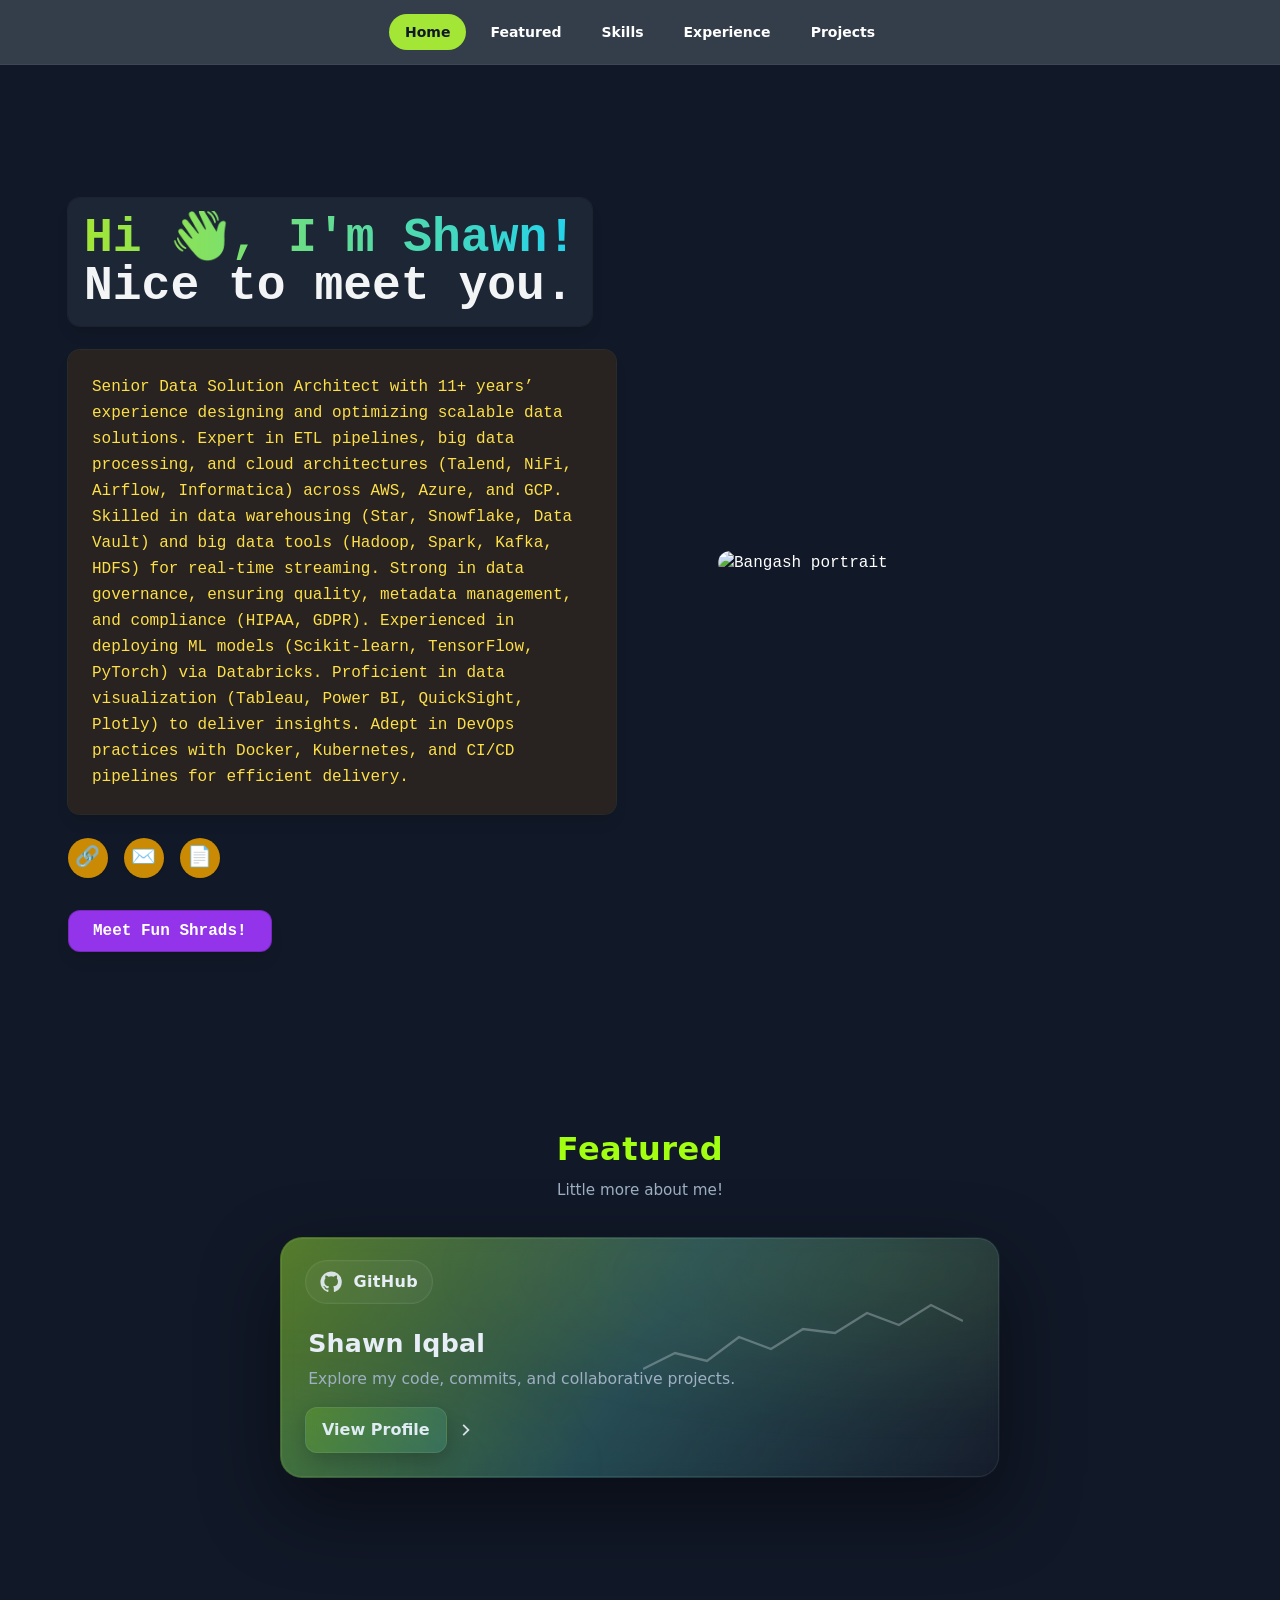
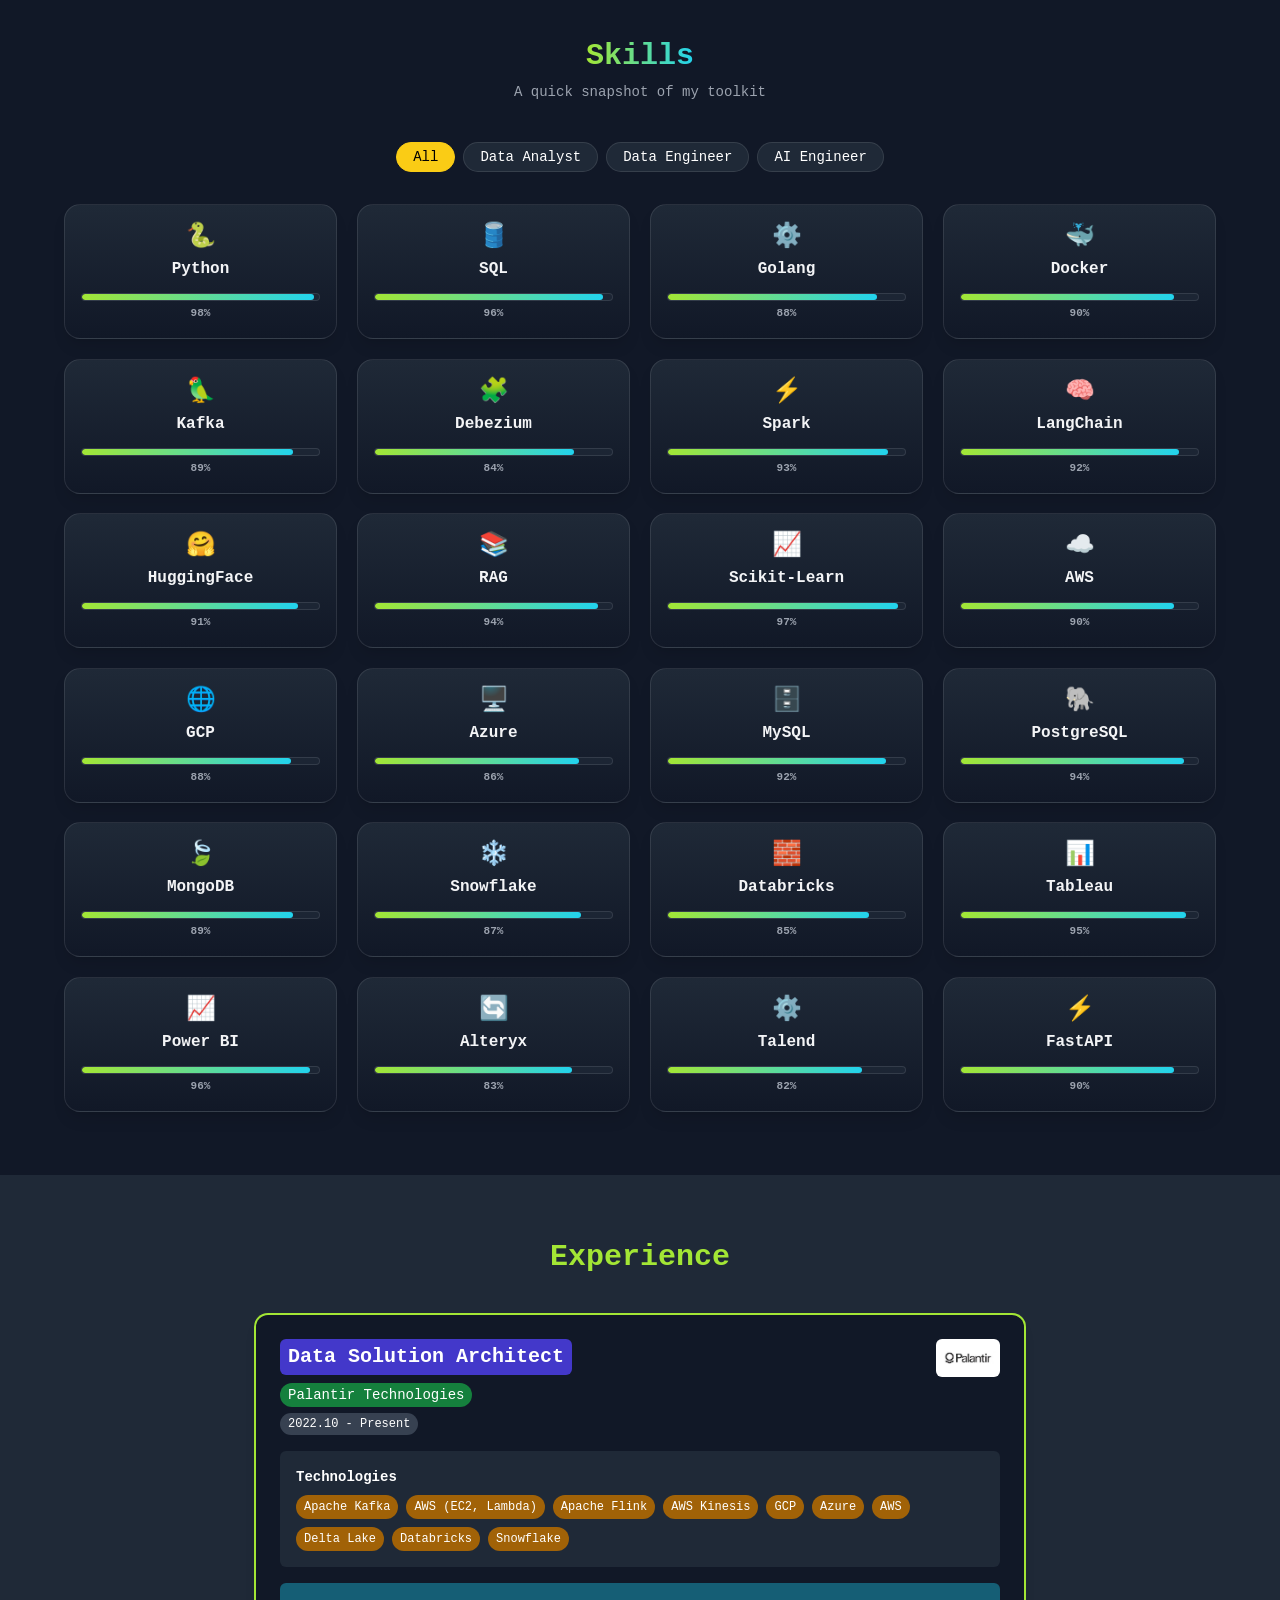
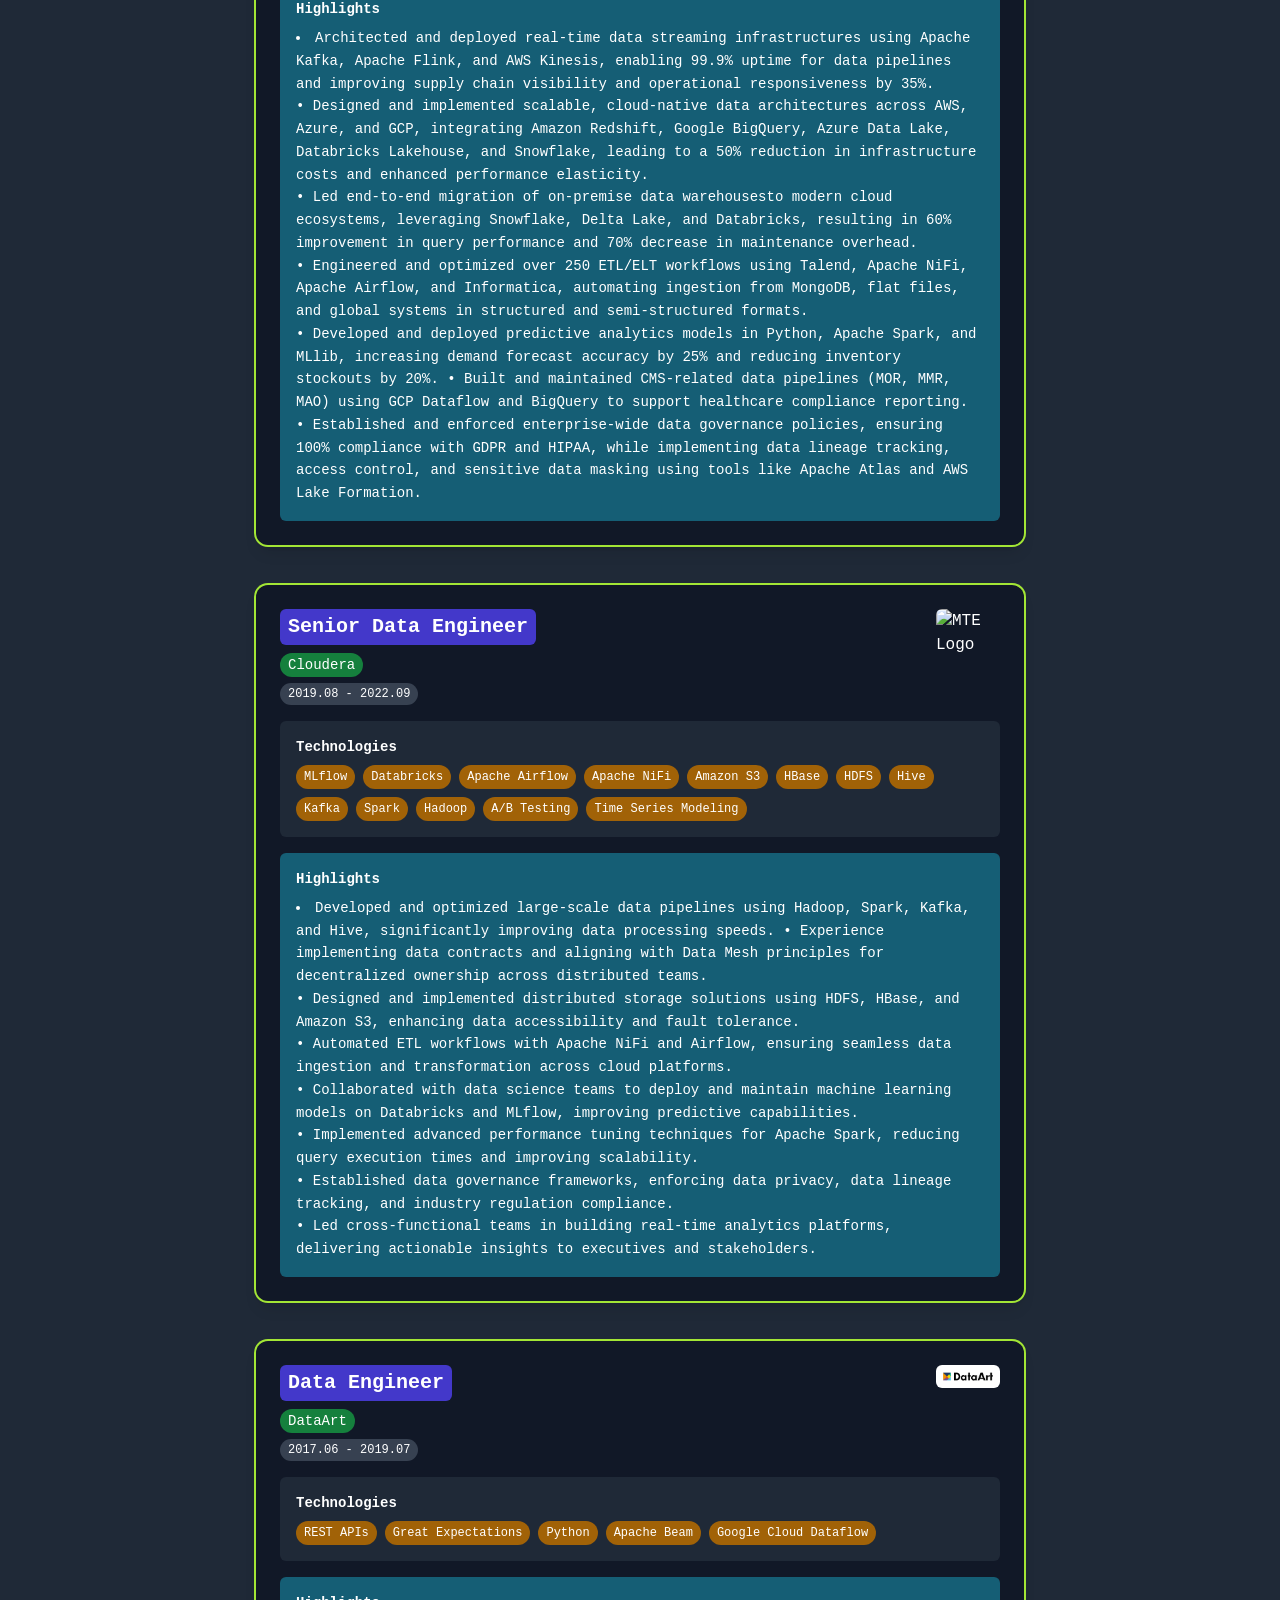
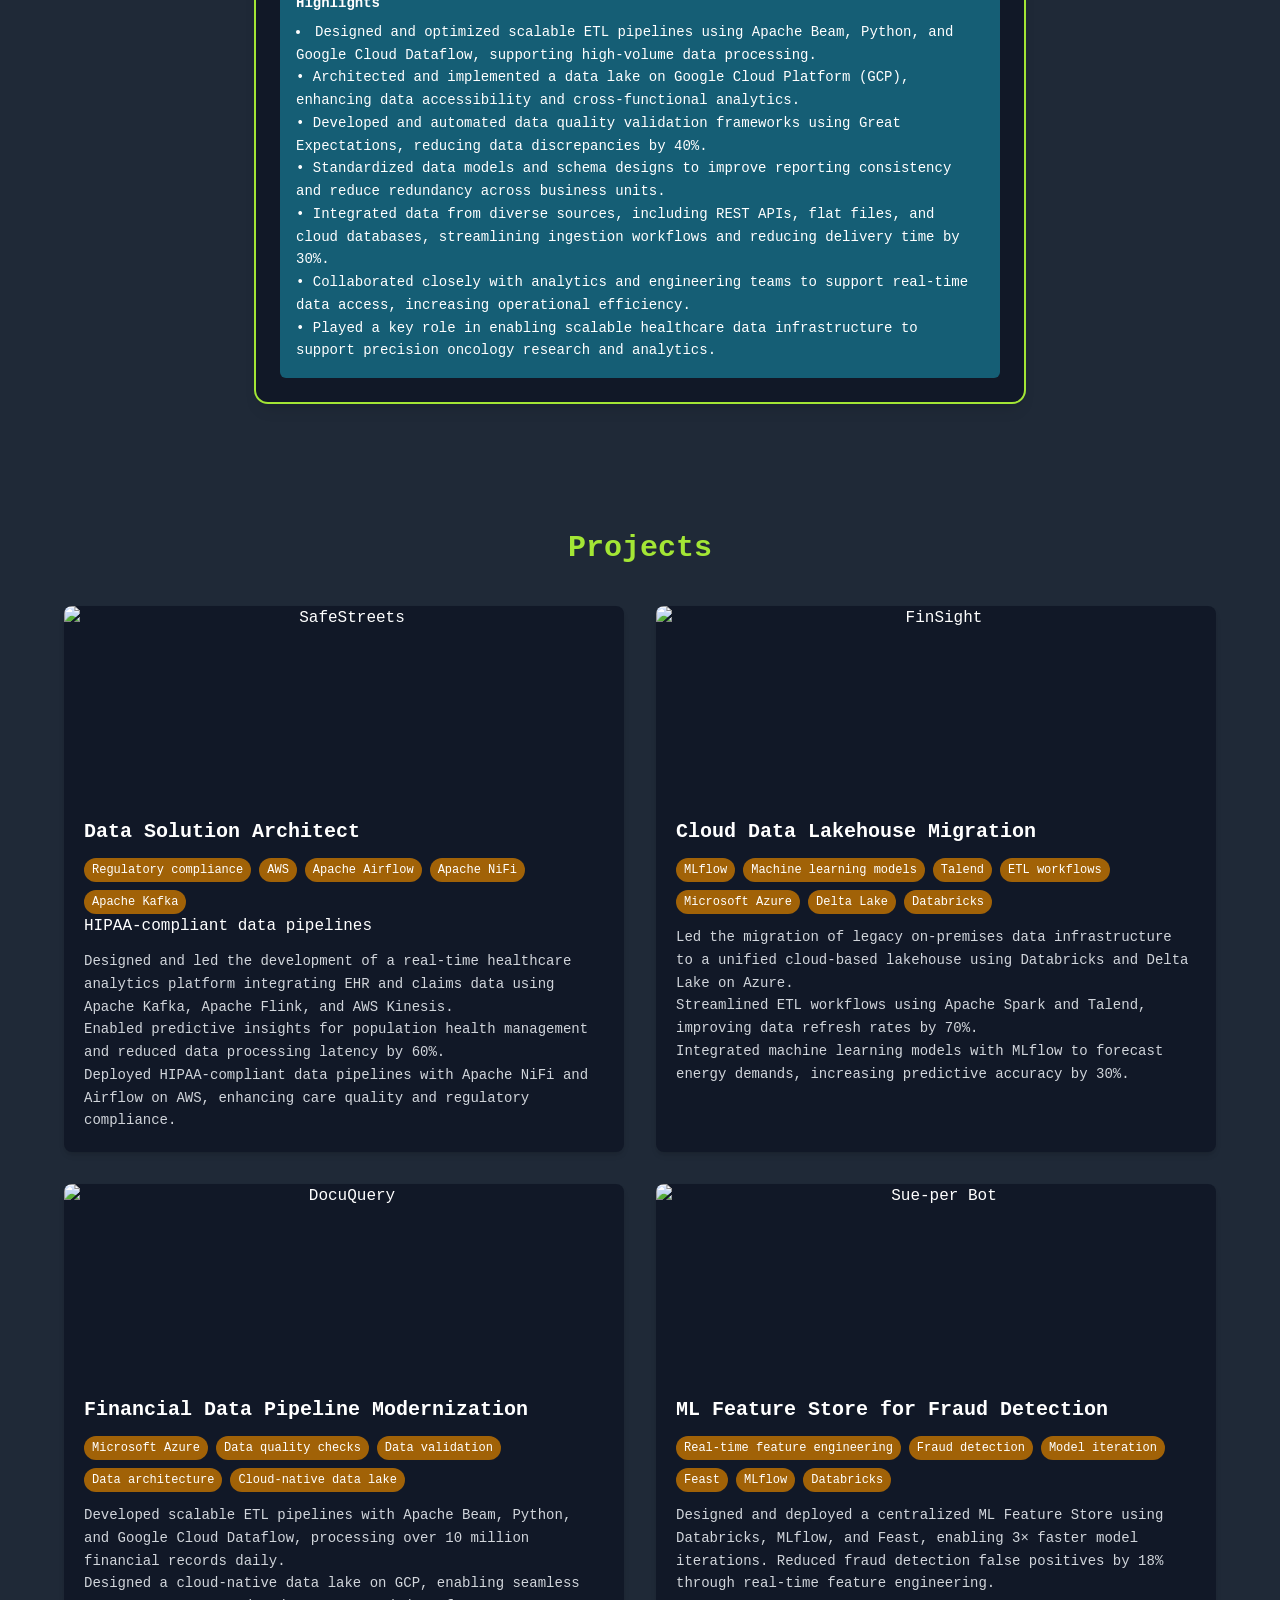
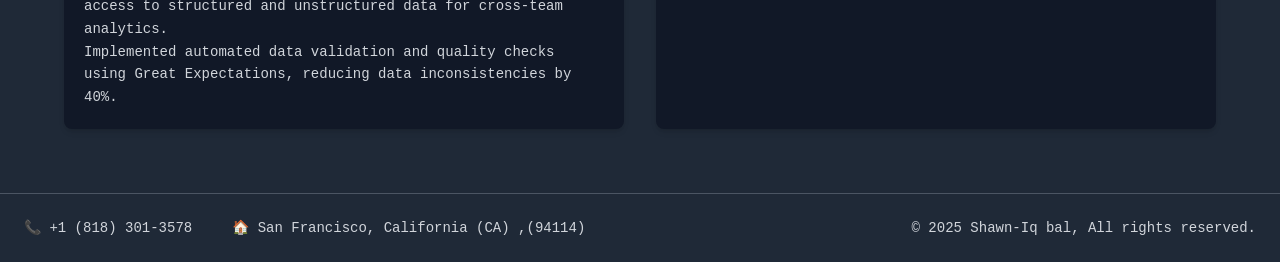
==== commit 57bcb533: "Auto-generated commit" ====
--- a/browser/index.html
+++ b/browser/index.html
@@ -4,9 +4,9 @@
     <base href="/portfolio/">
     <meta name="viewport" content="width=device-width, initial-scale=1">
   <style>*,:before,:after{--tw-border-spacing-x: 0;--tw-border-spacing-y: 0;--tw-translate-x: 0;--tw-translate-y: 0;--tw-rotate: 0;--tw-skew-x: 0;--tw-skew-y: 0;--tw-scale-x: 1;--tw-scale-y: 1;--tw-pan-x: ;--tw-pan-y: ;--tw-pinch-zoom: ;--tw-scroll-snap-strictness: proximity;--tw-gradient-from-position: ;--tw-gradient-via-position: ;--tw-gradient-to-position: ;--tw-ordinal: ;--tw-slashed-zero: ;--tw-numeric-figure: ;--tw-numeric-spacing: ;--tw-numeric-fraction: ;--tw-ring-inset: ;--tw-ring-offset-width: 0px;--tw-ring-offset-color: #fff;--tw-ring-color: rgb(59 130 246 / .5);--tw-ring-offset-shadow: 0 0 #0000;--tw-ring-shadow: 0 0 #0000;--tw-shadow: 0 0 #0000;--tw-shadow-colored: 0 0 #0000;--tw-blur: ;--tw-brightness: ;--tw-contrast: ;--tw-grayscale: ;--tw-hue-rotate: ;--tw-invert: ;--tw-saturate: ;--tw-sepia: ;--tw-drop-shadow: ;--tw-backdrop-blur: ;--tw-backdrop-brightness: ;--tw-backdrop-contrast: ;--tw-backdrop-grayscale: ;--tw-backdrop-hue-rotate: ;--tw-backdrop-invert: ;--tw-backdrop-opacity: ;--tw-backdrop-saturate: ;--tw-backdrop-sepia: ;--tw-contain-size: ;--tw-contain-layout: ;--tw-contain-paint: ;--tw-contain-style: }*,:before,:after{box-sizing:border-box;border-width:0;border-style:solid;border-color:#e5e7eb}:before,:after{--tw-content: ""}html{line-height:1.5;-webkit-text-size-adjust:100%;-moz-tab-size:4;tab-size:4;font-family:ui-sans-serif,system-ui,sans-serif,"Apple Color Emoji","Segoe UI Emoji",Segoe UI Symbol,"Noto Color Emoji";font-feature-settings:normal;font-variation-settings:normal;-webkit-tap-highlight-color:transparent}body{margin:0;line-height:inherit}h1,h2,h3,h4{font-size:inherit;font-weight:inherit}a{color:inherit;text-decoration:inherit}button{font-family:inherit;font-feature-settings:inherit;font-variation-settings:inherit;font-size:100%;font-weight:inherit;line-height:inherit;letter-spacing:inherit;color:inherit;margin:0;padding:0}button{text-transform:none}button{-webkit-appearance:button;background-color:transparent;background-image:none}h1,h2,h3,h4,p{margin:0}ul{list-style:none;margin:0;padding:0}button{cursor:pointer}img,svg{display:block;vertical-align:middle}img{max-width:100%;height:auto}.container{width:100%}@media (min-width: 640px){.container{max-width:640px}}@media (min-width: 768px){.container{max-width:768px}}@media (min-width: 1024px){.container{max-width:1024px}}@media (min-width: 1280px){.container{max-width:1280px}}@media (min-width: 1536px){.container{max-width:1536px}}.pointer-events-none{pointer-events:none}.absolute{position:absolute}.relative{position:relative}.sticky{position:sticky}.inset-0{inset:0}.top-0{top:0}.z-50{z-index:50}.mx-auto{margin-left:auto;margin-right:auto}.mb-1{margin-bottom:.25rem}.mb-10{margin-bottom:2.5rem}.mb-2{margin-bottom:.5rem}.mb-8{margin-bottom:2rem}.mt-1{margin-top:.25rem}.mt-2{margin-top:.5rem}.mt-3{margin-top:.75rem}.inline-block{display:inline-block}.flex{display:flex}.inline-flex{display:inline-flex}.grid{display:grid}.hidden{display:none}.h-10{height:2.5rem}.h-16{height:4rem}.h-2{height:.5rem}.h-48{height:12rem}.h-full{height:100%}.h-px{height:1px}.min-h-screen{min-height:100vh}.w-10{width:2.5rem}.w-16{width:4rem}.w-fit{width:fit-content}.w-full{width:100%}.max-w-2xl{max-width:42rem}.max-w-3xl{max-width:48rem}.max-w-6xl{max-width:72rem}.max-w-md{max-width:28rem}.flex-1{flex:1 1 0%}.select-none{-webkit-user-select:none;user-select:none}.list-inside{list-style-position:inside}.list-disc{list-style-type:disc}.grid-cols-1{grid-template-columns:repeat(1,minmax(0,1fr))}.grid-cols-2{grid-template-columns:repeat(2,minmax(0,1fr))}.flex-col{flex-direction:column}.flex-wrap{flex-wrap:wrap}.items-start{align-items:flex-start}.items-center{align-items:center}.justify-center{justify-content:center}.justify-between{justify-content:space-between}.gap-12{gap:3rem}.gap-2{gap:.5rem}.gap-4{gap:1rem}.gap-8{gap:2rem}.space-y-10>:not([hidden])~:not([hidden]){--tw-space-y-reverse: 0;margin-top:calc(2.5rem * calc(1 - var(--tw-space-y-reverse)));margin-bottom:calc(2.5rem * var(--tw-space-y-reverse))}.space-y-2>:not([hidden])~:not([hidden]){--tw-space-y-reverse: 0;margin-top:calc(.5rem * calc(1 - var(--tw-space-y-reverse)));margin-bottom:calc(.5rem * var(--tw-space-y-reverse))}.space-y-3>:not([hidden])~:not([hidden]){--tw-space-y-reverse: 0;margin-top:calc(.75rem * calc(1 - var(--tw-space-y-reverse)));margin-bottom:calc(.75rem * var(--tw-space-y-reverse))}.space-y-4>:not([hidden])~:not([hidden]){--tw-space-y-reverse: 0;margin-top:calc(1rem * calc(1 - var(--tw-space-y-reverse)));margin-bottom:calc(1rem * var(--tw-space-y-reverse))}.space-y-6>:not([hidden])~:not([hidden]){--tw-space-y-reverse: 0;margin-top:calc(1.5rem * calc(1 - var(--tw-space-y-reverse)));margin-bottom:calc(1.5rem * var(--tw-space-y-reverse))}.overflow-hidden{overflow:hidden}.rounded-2xl{border-radius:1rem}.rounded-3xl{border-radius:1.5rem}.rounded-full{border-radius:9999px}.rounded-lg{border-radius:.5rem}.rounded-md{border-radius:.375rem}.rounded-xl{border-radius:.75rem}.border{border-width:1px}.border-t{border-top-width:1px}.border-black\/20{border-color:#0003}.border-gray-600{--tw-border-opacity: 1;border-color:rgb(75 85 99 / var(--tw-border-opacity, 1))}.border-white\/10{border-color:#ffffff1a}.border-yellow-400{--tw-border-opacity: 1;border-color:rgb(250 204 21 / var(--tw-border-opacity, 1))}.bg-cyan-800{--tw-bg-opacity: 1;background-color:rgb(21 94 117 / var(--tw-bg-opacity, 1))}.bg-gray-700{--tw-bg-opacity: 1;background-color:rgb(55 65 81 / var(--tw-bg-opacity, 1))}.bg-gray-800{--tw-bg-opacity: 1;background-color:rgb(31 41 55 / var(--tw-bg-opacity, 1))}.bg-gray-800\/80{background-color:#1f2937cc}.bg-gray-800\/90{background-color:#1f2937e6}.bg-gray-900{--tw-bg-opacity: 1;background-color:rgb(17 24 39 / var(--tw-bg-opacity, 1))}.bg-green-700{--tw-bg-opacity: 1;background-color:rgb(21 128 61 / var(--tw-bg-opacity, 1))}.bg-indigo-700{--tw-bg-opacity: 1;background-color:rgb(67 56 202 / var(--tw-bg-opacity, 1))}.bg-lime-400{--tw-bg-opacity: 1;background-color:rgb(163 230 53 / var(--tw-bg-opacity, 1))}.bg-purple-600{--tw-bg-opacity: 1;background-color:rgb(147 51 234 / var(--tw-bg-opacity, 1))}.bg-white\/5{background-color:#ffffff0d}.bg-yellow-400{--tw-bg-opacity: 1;background-color:rgb(250 204 21 / var(--tw-bg-opacity, 1))}.bg-yellow-600{--tw-bg-opacity: 1;background-color:rgb(202 138 4 / var(--tw-bg-opacity, 1))}.bg-yellow-700{--tw-bg-opacity: 1;background-color:rgb(161 98 7 / var(--tw-bg-opacity, 1))}.bg-yellow-800\/20{background-color:#854d0e33}.bg-\[radial-gradient\(220px_140px_at_var\(--mx\,50\%\)_var\(--my\,50\%\)\,rgba\(163\,230\,53\,0\.12\)\,transparent_60\%\)\]{background-image:radial-gradient(220px 140px at var(--mx,50%) var(--my,50%),rgba(163,230,53,.12),transparent 60%)}.bg-\[radial-gradient\(320px_220px_at_var\(--mx\,50\%\)_var\(--my\,50\%\)\,rgba\(163\,230\,53\,0\.10\)\,transparent_60\%\)\]{background-image:radial-gradient(320px 220px at var(--mx,50%) var(--my,50%),rgba(163,230,53,.1),transparent 60%)}.bg-gradient-to-b{background-image:linear-gradient(to bottom,var(--tw-gradient-stops))}.bg-gradient-to-r{background-image:linear-gradient(to right,var(--tw-gradient-stops))}.from-gray-800{--tw-gradient-from: #1f2937 var(--tw-gradient-from-position);--tw-gradient-to: rgb(31 41 55 / 0) var(--tw-gradient-to-position);--tw-gradient-stops: var(--tw-gradient-from), var(--tw-gradient-to)}.from-lime-400{--tw-gradient-from: #a3e635 var(--tw-gradient-from-position);--tw-gradient-to: rgb(163 230 53 / 0) var(--tw-gradient-to-position);--tw-gradient-stops: var(--tw-gradient-from), var(--tw-gradient-to)}.to-cyan-400{--tw-gradient-to: #22d3ee var(--tw-gradient-to-position)}.to-gray-900{--tw-gradient-to: #111827 var(--tw-gradient-to-position)}.bg-clip-text{background-clip:text}.object-contain{object-fit:contain}.object-cover{object-fit:cover}.p-1{padding:.25rem}.p-4{padding:1rem}.p-5{padding:1.25rem}.p-6{padding:1.5rem}.px-2{padding-left:.5rem;padding-right:.5rem}.px-4{padding-left:1rem;padding-right:1rem}.px-6{padding-left:1.5rem;padding-right:1.5rem}.py-1{padding-top:.25rem;padding-bottom:.25rem}.py-12{padding-top:3rem;padding-bottom:3rem}.py-16{padding-top:4rem;padding-bottom:4rem}.py-2{padding-top:.5rem;padding-bottom:.5rem}.py-4{padding-top:1rem;padding-bottom:1rem}.py-6{padding-top:1.5rem;padding-bottom:1.5rem}.pb-3{padding-bottom:.75rem}.text-left{text-align:left}.text-center{text-align:center}.font-mono{font-family:ui-monospace,SFMono-Regular,Menlo,Monaco,Consolas,Liberation Mono,Courier New,monospace}.text-2xl{font-size:1.5rem;line-height:2rem}.text-3xl{font-size:1.875rem;line-height:2.25rem}.text-4xl{font-size:2.25rem;line-height:2.5rem}.text-\[11px\]{font-size:11px}.text-base{font-size:1rem;line-height:1.5rem}.text-sm{font-size:.875rem;line-height:1.25rem}.text-xl{font-size:1.25rem;line-height:1.75rem}.text-xs{font-size:.75rem;line-height:1rem}.font-bold{font-weight:700}.font-extrabold{font-weight:800}.font-semibold{font-weight:600}.leading-relaxed{line-height:1.625}.leading-tight{line-height:1.25}.text-black{--tw-text-opacity: 1;color:rgb(0 0 0 / var(--tw-text-opacity, 1))}.text-gray-100{--tw-text-opacity: 1;color:rgb(243 244 246 / var(--tw-text-opacity, 1))}.text-gray-300{--tw-text-opacity: 1;color:rgb(209 213 219 / var(--tw-text-opacity, 1))}.text-gray-400{--tw-text-opacity: 1;color:rgb(156 163 175 / var(--tw-text-opacity, 1))}.text-gray-900{--tw-text-opacity: 1;color:rgb(17 24 39 / var(--tw-text-opacity, 1))}.text-lime-300{--tw-text-opacity: 1;color:rgb(190 242 100 / var(--tw-text-opacity, 1))}.text-lime-400{--tw-text-opacity: 1;color:rgb(163 230 53 / var(--tw-text-opacity, 1))}.text-transparent{color:transparent}.text-white{--tw-text-opacity: 1;color:rgb(255 255 255 / var(--tw-text-opacity, 1))}.text-yellow-300{--tw-text-opacity: 1;color:rgb(253 224 71 / var(--tw-text-opacity, 1))}.opacity-0{opacity:0}.shadow{--tw-shadow: 0 1px 3px 0 rgb(0 0 0 / .1), 0 1px 2px -1px rgb(0 0 0 / .1);--tw-shadow-colored: 0 1px 3px 0 var(--tw-shadow-color), 0 1px 2px -1px var(--tw-shadow-color);box-shadow:var(--tw-ring-offset-shadow, 0 0 #0000),var(--tw-ring-shadow, 0 0 #0000),var(--tw-shadow)}.shadow-2xl{--tw-shadow: 0 25px 50px -12px rgb(0 0 0 / .25);--tw-shadow-colored: 0 25px 50px -12px var(--tw-shadow-color);box-shadow:var(--tw-ring-offset-shadow, 0 0 #0000),var(--tw-ring-shadow, 0 0 #0000),var(--tw-shadow)}.shadow-lg{--tw-shadow: 0 10px 15px -3px rgb(0 0 0 / .1), 0 4px 6px -4px rgb(0 0 0 / .1);--tw-shadow-colored: 0 10px 15px -3px var(--tw-shadow-color), 0 4px 6px -4px var(--tw-shadow-color);box-shadow:var(--tw-ring-offset-shadow, 0 0 #0000),var(--tw-ring-shadow, 0 0 #0000),var(--tw-shadow)}.shadow-md{--tw-shadow: 0 4px 6px -1px rgb(0 0 0 / .1), 0 2px 4px -2px rgb(0 0 0 / .1);--tw-shadow-colored: 0 4px 6px -1px var(--tw-shadow-color), 0 2px 4px -2px var(--tw-shadow-color);box-shadow:var(--tw-ring-offset-shadow, 0 0 #0000),var(--tw-ring-shadow, 0 0 #0000),var(--tw-shadow)}.ring-1{--tw-ring-offset-shadow: var(--tw-ring-inset) 0 0 0 var(--tw-ring-offset-width) var(--tw-ring-offset-color);--tw-ring-shadow: var(--tw-ring-inset) 0 0 0 calc(1px + var(--tw-ring-offset-width)) var(--tw-ring-color);box-shadow:var(--tw-ring-offset-shadow),var(--tw-ring-shadow),var(--tw-shadow, 0 0 #0000)}.ring-2{--tw-ring-offset-shadow: var(--tw-ring-inset) 0 0 0 var(--tw-ring-offset-width) var(--tw-ring-offset-color);--tw-ring-shadow: var(--tw-ring-inset) 0 0 0 calc(2px + var(--tw-ring-offset-width)) var(--tw-ring-color);box-shadow:var(--tw-ring-offset-shadow),var(--tw-ring-shadow),var(--tw-shadow, 0 0 #0000)}.ring-lime-400{--tw-ring-opacity: 1;--tw-ring-color: rgb(163 230 53 / var(--tw-ring-opacity, 1))}.ring-white\/5{--tw-ring-color: rgb(255 255 255 / .05)}.ring-yellow-300\/10{--tw-ring-color: rgb(253 224 71 / .1)}.backdrop-blur{--tw-backdrop-blur: blur(8px);-webkit-backdrop-filter:var(--tw-backdrop-blur) var(--tw-backdrop-brightness) var(--tw-backdrop-contrast) var(--tw-backdrop-grayscale) var(--tw-backdrop-hue-rotate) var(--tw-backdrop-invert) var(--tw-backdrop-opacity) var(--tw-backdrop-saturate) var(--tw-backdrop-sepia);backdrop-filter:var(--tw-backdrop-blur) var(--tw-backdrop-brightness) var(--tw-backdrop-contrast) var(--tw-backdrop-grayscale) var(--tw-backdrop-hue-rotate) var(--tw-backdrop-invert) var(--tw-backdrop-opacity) var(--tw-backdrop-saturate) var(--tw-backdrop-sepia)}.transition{transition-property:color,background-color,border-color,text-decoration-color,fill,stroke,opacity,box-shadow,transform,filter,backdrop-filter;transition-timing-function:cubic-bezier(.4,0,.2,1);transition-duration:.15s}.transition-\[max-height\,opacity\]{transition-property:max-height,opacity;transition-timing-function:cubic-bezier(.4,0,.2,1);transition-duration:.15s}.transition-transform{transition-property:transform;transition-timing-function:cubic-bezier(.4,0,.2,1);transition-duration:.15s}.duration-200{transition-duration:.2s}.duration-300{transition-duration:.3s}.will-change-transform{will-change:transform}.hover\:scale-110:hover{--tw-scale-x: 1.1;--tw-scale-y: 1.1;transform:translate(var(--tw-translate-x),var(--tw-translate-y)) rotate(var(--tw-rotate)) skew(var(--tw-skew-x)) skewY(var(--tw-skew-y)) scaleX(var(--tw-scale-x)) scaleY(var(--tw-scale-y))}.hover\:border-lime-400\/40:hover{border-color:#a3e63566}.hover\:border-lime-400\/60:hover{border-color:#a3e63599}.hover\:bg-purple-700:hover{--tw-bg-opacity: 1;background-color:rgb(126 34 206 / var(--tw-bg-opacity, 1))}.hover\:bg-white\/5:hover{background-color:#ffffff0d}.hover\:text-lime-300:hover{--tw-text-opacity: 1;color:rgb(190 242 100 / var(--tw-text-opacity, 1))}.hover\:shadow-xl:hover{--tw-shadow: 0 20px 25px -5px rgb(0 0 0 / .1), 0 8px 10px -6px rgb(0 0 0 / .1);--tw-shadow-colored: 0 20px 25px -5px var(--tw-shadow-color), 0 8px 10px -6px var(--tw-shadow-color);box-shadow:var(--tw-ring-offset-shadow, 0 0 #0000),var(--tw-ring-shadow, 0 0 #0000),var(--tw-shadow)}.hover\:shadow-lime-400\/10:hover{--tw-shadow-color: rgb(163 230 53 / .1);--tw-shadow: var(--tw-shadow-colored)}.hover\:ring-2:hover{--tw-ring-offset-shadow: var(--tw-ring-inset) 0 0 0 var(--tw-ring-offset-width) var(--tw-ring-offset-color);--tw-ring-shadow: var(--tw-ring-inset) 0 0 0 calc(2px + var(--tw-ring-offset-width)) var(--tw-ring-color);box-shadow:var(--tw-ring-offset-shadow),var(--tw-ring-shadow),var(--tw-shadow, 0 0 #0000)}.hover\:ring-lime-400:hover{--tw-ring-opacity: 1;--tw-ring-color: rgb(163 230 53 / var(--tw-ring-opacity, 1))}.group:hover .group-hover\:opacity-100{opacity:1}@supports (backdrop-filter: var(--tw)){.supports-\[backdrop-filter\]\:bg-gray-800\/90{background-color:#1f2937e6}}@media (min-width: 640px){.sm\:grid-cols-3{grid-template-columns:repeat(3,minmax(0,1fr))}}@media (min-width: 768px){.md\:flex{display:flex}.md\:hidden{display:none}.md\:grid-cols-2{grid-template-columns:repeat(2,minmax(0,1fr))}.md\:grid-cols-4{grid-template-columns:repeat(4,minmax(0,1fr))}.md\:gap-5{gap:1.25rem}}@media (min-width: 1024px){.lg\:flex{display:flex}.lg\:flex-row{flex-direction:row}.lg\:items-center{align-items:center}.lg\:justify-between{justify-content:space-between}.lg\:space-x-10>:not([hidden])~:not([hidden]){--tw-space-x-reverse: 0;margin-right:calc(2.5rem * var(--tw-space-x-reverse));margin-left:calc(2.5rem * calc(1 - var(--tw-space-x-reverse)))}.lg\:space-y-0>:not([hidden])~:not([hidden]){--tw-space-y-reverse: 0;margin-top:calc(0px * calc(1 - var(--tw-space-y-reverse)));margin-bottom:calc(0px * var(--tw-space-y-reverse))}.lg\:text-left{text-align:left}.lg\:text-right{text-align:right}.lg\:text-5xl{font-size:3rem;line-height:1}}
-</style><link rel="stylesheet" href="styles-4BBY7R4A.css" media="print" onload="this.media='all'"><noscript><link rel="stylesheet" href="styles-4BBY7R4A.css"></noscript><style ng-app-id="ng">[_nghost-ng-c3461589337]{--bg: #111827;--panel: rgba(20, 24, 30, .7);--border: rgba(255, 255, 255, .08);--text: #e8eef7;--muted: #9fb0c3;--accent: #a3ff12;--accent-2: #4fd1c5;display:block}.section-wrap[_ngcontent-ng-c3461589337]{background-color:#111827;padding:4rem 1rem 6rem}.section-head[_ngcontent-ng-c3461589337]{text-align:center;margin-bottom:2.25rem}.section-head[_ngcontent-ng-c3461589337]   h2[_ngcontent-ng-c3461589337]{color:var(--accent);font-weight:800;letter-spacing:.5px;font-size:clamp(1.6rem,1.2rem + 1vw,2rem)}.section-head[_ngcontent-ng-c3461589337]   p[_ngcontent-ng-c3461589337]{margin-top:.35rem;color:var(--muted);font-size:.95rem}.grid-wrap[_ngcontent-ng-c3461589337]{display:grid;place-items:center}.gh-card[_ngcontent-ng-c3461589337]{position:relative;width:min(720px,92vw);border-radius:22px;padding:22px 24px 24px;text-decoration:none;color:var(--text);background:linear-gradient(180deg,#ffffff0f,#ffffff05) padding-box,linear-gradient(120deg,#a3ff1266,#4fd1c540,#fff0) border-box;border:1px solid transparent;box-shadow:0 30px 80px #00000073,inset 0 0 0 1px var(--border);overflow:hidden;transform-style:preserve-3d;-webkit-backdrop-filter:blur(8px);backdrop-filter:blur(8px);will-change:transform}.gh-card[_ngcontent-ng-c3461589337]:before{content:"";position:absolute;inset:0;background:radial-gradient(220px 220px at var(--mx, -1000px) var(--my, -1000px),rgba(255,255,255,.14),rgba(255,255,255,.02) 60%,transparent 70%);pointer-events:none;mix-blend-mode:screen}.ambient-glow[_ngcontent-ng-c3461589337]{position:absolute;inset:-40%;background:radial-gradient(60% 60% at 70% 30%,rgba(163,255,18,.08) 0%,transparent 60%),radial-gradient(45% 45% at 20% 75%,rgba(79,209,197,.1) 0%,transparent 60%);filter:blur(24px);pointer-events:none}.shine[_ngcontent-ng-c3461589337]{position:absolute;width:150px;height:150px;left:-9999px;top:-9999px;background:radial-gradient(circle at center,rgba(255,255,255,.18),transparent 60%);mix-blend-mode:screen;pointer-events:none}.gh-badge[_ngcontent-ng-c3461589337]{display:inline-flex;align-items:center;gap:.7rem;padding:.55rem .9rem;border-radius:999px;background:#ffffff0a;border:1px solid var(--border);box-shadow:inset 0 0 0 1px #ffffff05}.gh-logo[_ngcontent-ng-c3461589337]{width:22px;height:22px;opacity:.9}.gh-title[_ngcontent-ng-c3461589337]{font-weight:700;letter-spacing:.3px}.gh-body[_ngcontent-ng-c3461589337]{padding:1rem .2rem 0;position:relative}.handle[_ngcontent-ng-c3461589337]{margin:.35rem 0 .25rem;font-size:clamp(1.25rem,1.1rem + .6vw,1.65rem);font-weight:800;letter-spacing:.2px}.subtitle[_ngcontent-ng-c3461589337]{color:var(--muted);max-width:60ch;line-height:1.55;font-size:.98rem}.hero-img[_ngcontent-ng-c3461589337]{position:absolute;right:12px;bottom:6px;opacity:.3;transform:translateZ(30px);pointer-events:none}.graph[_ngcontent-ng-c3461589337]{width:clamp(180px,32vw,320px);height:auto}.gh-footer[_ngcontent-ng-c3461589337]{margin-top:1rem;display:inline-flex;align-items:center;gap:.5rem;font-weight:700}.cta[_ngcontent-ng-c3461589337]{display:inline-block;padding:.6rem 1rem;border-radius:12px;background:linear-gradient(120deg,#a3ff1229,#4fd1c529);border:1px solid var(--border);transition:transform .25s ease,box-shadow .25s ease;box-shadow:0 8px 22px #00000040}.arrow[_ngcontent-ng-c3461589337]{width:22px;height:22px;transition:transform .25s ease;opacity:.9}.gh-card[_ngcontent-ng-c3461589337]:hover   .cta[_ngcontent-ng-c3461589337]{transform:translateY(-1px)}.gh-card[_ngcontent-ng-c3461589337]:hover   .arrow[_ngcontent-ng-c3461589337]{transform:translate(3px)}@media (prefers-reduced-motion: reduce){.gh-card[_ngcontent-ng-c3461589337]{transform:none!important}}</style><style ng-app-id="ng">[_nghost-ng-c3749496735]{display:block}#skills[_ngcontent-ng-c3749496735]   .group[_ngcontent-ng-c3749496735]{perspective:800px;transform-style:preserve-3d}</style></head>
+</style><link rel="stylesheet" href="styles-4BBY7R4A.css" media="print" onload="this.media='all'"><noscript><link rel="stylesheet" href="styles-4BBY7R4A.css"></noscript><style ng-app-id="ng">[_nghost-ng-c3461589337]{--bg: #111827;--panel: rgba(20, 24, 30, .7);--border: rgba(255, 255, 255, .08);--text: #e8eef7;--muted: #9fb0c3;--accent: #a3ff12;--accent-2: #4fd1c5;display:block}.section-wrap[_ngcontent-ng-c3461589337]{background-color:#111827;padding:4rem 1rem 6rem}.section-head[_ngcontent-ng-c3461589337]{text-align:center;margin-bottom:2.25rem}.section-head[_ngcontent-ng-c3461589337]   h2[_ngcontent-ng-c3461589337]{color:var(--accent);font-weight:800;letter-spacing:.5px;font-size:clamp(1.6rem,1.2rem + 1vw,2rem)}.section-head[_ngcontent-ng-c3461589337]   p[_ngcontent-ng-c3461589337]{margin-top:.35rem;color:var(--muted);font-size:.95rem}.grid-wrap[_ngcontent-ng-c3461589337]{display:grid;place-items:center}.gh-card[_ngcontent-ng-c3461589337]{position:relative;width:min(720px,92vw);border-radius:22px;padding:22px 24px 24px;text-decoration:none;color:var(--text);background:linear-gradient(180deg,#ffffff0f,#ffffff05) padding-box,linear-gradient(120deg,#a3ff1266,#4fd1c540,#fff0) border-box;border:1px solid transparent;box-shadow:0 30px 80px #00000073,inset 0 0 0 1px var(--border);overflow:hidden;transform-style:preserve-3d;-webkit-backdrop-filter:blur(8px);backdrop-filter:blur(8px);will-change:transform}.gh-card[_ngcontent-ng-c3461589337]:before{content:"";position:absolute;inset:0;background:radial-gradient(220px 220px at var(--mx, -1000px) var(--my, -1000px),rgba(255,255,255,.14),rgba(255,255,255,.02) 60%,transparent 70%);pointer-events:none;mix-blend-mode:screen}.ambient-glow[_ngcontent-ng-c3461589337]{position:absolute;inset:-40%;background:radial-gradient(60% 60% at 70% 30%,rgba(163,255,18,.08) 0%,transparent 60%),radial-gradient(45% 45% at 20% 75%,rgba(79,209,197,.1) 0%,transparent 60%);filter:blur(24px);pointer-events:none}.shine[_ngcontent-ng-c3461589337]{position:absolute;width:150px;height:150px;left:-9999px;top:-9999px;background:radial-gradient(circle at center,rgba(255,255,255,.18),transparent 60%);mix-blend-mode:screen;pointer-events:none}.gh-badge[_ngcontent-ng-c3461589337]{display:inline-flex;align-items:center;gap:.7rem;padding:.55rem .9rem;border-radius:999px;background:#ffffff0a;border:1px solid var(--border);box-shadow:inset 0 0 0 1px #ffffff05}.gh-logo[_ngcontent-ng-c3461589337]{width:22px;height:22px;opacity:.9}.gh-title[_ngcontent-ng-c3461589337]{font-weight:700;letter-spacing:.3px}.gh-body[_ngcontent-ng-c3461589337]{padding:1rem .2rem 0;position:relative}.handle[_ngcontent-ng-c3461589337]{margin:.35rem 0 .25rem;font-size:clamp(1.25rem,1.1rem + .6vw,1.65rem);font-weight:800;letter-spacing:.2px}.subtitle[_ngcontent-ng-c3461589337]{color:var(--muted);max-width:60ch;line-height:1.55;font-size:.98rem}.hero-img[_ngcontent-ng-c3461589337]{position:absolute;right:12px;bottom:6px;opacity:.3;transform:translateZ(30px);pointer-events:none}.graph[_ngcontent-ng-c3461589337]{width:clamp(180px,32vw,320px);height:auto}.gh-footer[_ngcontent-ng-c3461589337]{margin-top:1rem;display:inline-flex;align-items:center;gap:.5rem;font-weight:700}.cta[_ngcontent-ng-c3461589337]{display:inline-block;padding:.6rem 1rem;border-radius:12px;background:linear-gradient(120deg,#a3ff1229,#4fd1c529);border:1px solid var(--border);transition:transform .25s ease,box-shadow .25s ease;box-shadow:0 8px 22px #00000040}.arrow[_ngcontent-ng-c3461589337]{width:22px;height:22px;transition:transform .25s ease;opacity:.9}.gh-card[_ngcontent-ng-c3461589337]:hover   .cta[_ngcontent-ng-c3461589337]{transform:translateY(-1px)}.gh-card[_ngcontent-ng-c3461589337]:hover   .arrow[_ngcontent-ng-c3461589337]{transform:translate(3px)}@media (prefers-reduced-motion: reduce){.gh-card[_ngcontent-ng-c3461589337]{transform:none!important}}</style><style ng-app-id="ng">[_nghost-ng-c72644173]{display:block}#skills[_ngcontent-ng-c72644173]   .group[_ngcontent-ng-c72644173]{perspective:800px;transform-style:preserve-3d}</style></head>
   <body><!--nghm-->
-    <app-root _nghost-ng-c4070505595 ng-version="18.2.13" ngh="1" ng-server-context="ssg"><app-navbar _ngcontent-ng-c4070505595 ngh="0"><nav class="sticky top-0 z-50 backdrop-blur supports-[backdrop-filter]:bg-gray-800/90 bg-gray-800 text-white"><div class="max-w-6xl mx-auto px-4"><div class="h-16 flex flex-col justify-center"><ul class="hidden md:flex justify-center items-center gap-2 text-sm font-semibold"><li><button class="px-4 py-2 rounded-full transition hover:text-lime-300 bg-lime-400 text-gray-900"> Home </button></li><li><button class="px-4 py-2 rounded-full transition hover:text-lime-300"> Featured </button></li><li><button class="px-4 py-2 rounded-full transition hover:text-lime-300"> Skills </button></li><li><button class="px-4 py-2 rounded-full transition hover:text-lime-300"> Experience </button></li><li><button class="px-4 py-2 rounded-full transition hover:text-lime-300"> Projects </button></li><!----></ul><div class="flex justify-center md:hidden"><button aria-label="Toggle menu" class="inline-flex items-center justify-center w-10 h-10 rounded-lg border border-white/10"> ☰ </button></div></div><div class="md:hidden overflow-hidden transition-[max-height,opacity] duration-300 text-center" style="max-height: 0; opacity: 0;"><ul class="pb-3 space-y-2 text-sm font-semibold"><li><button class="px-4 py-2 rounded-lg transition hover:bg-white/5 text-lime-300"> Home </button></li><li><button class="px-4 py-2 rounded-lg transition hover:bg-white/5"> Featured </button></li><li><button class="px-4 py-2 rounded-lg transition hover:bg-white/5"> Skills </button></li><li><button class="px-4 py-2 rounded-lg transition hover:bg-white/5"> Experience </button></li><li><button class="px-4 py-2 rounded-lg transition hover:bg-white/5"> Projects </button></li><!----></ul></div></div><div class="h-px w-full bg-white/5"></div></nav></app-navbar><app-hero _ngcontent-ng-c4070505595 _nghost-ng-c2710641925 ngh="1"><div _ngcontent-ng-c2710641925 id="home"><section _ngcontent-ng-c2710641925 id="hero" class="bg-gray-900 text-white px-6 py-12 font-mono overflow-hidden"><div _ngcontent-ng-c2710641925 class="max-w-6xl mx-auto flex flex-col lg:flex-row items-center gap-12 min-h-screen"><div _ngcontent-ng-c2710641925 id="hero-left" class="flex-1 space-y-6 relative rounded-2xl p-1" style="transform-style: preserve-3d;"><div _ngcontent-ng-c2710641925 class="pointer-events-none absolute inset-0 rounded-2xl opacity-0 lg:group-hover:opacity-100 transition bg-[radial-gradient(320px_220px_at_var(--mx,50%)_var(--my,50%),rgba(163,230,53,0.10),transparent_60%)]"></div><div _ngcontent-ng-c2710641925 class="bg-gray-800/90 p-4 rounded-xl w-fit shadow-lg ring-1 ring-white/5"><h1 _ngcontent-ng-c2710641925 class="text-4xl lg:text-5xl font-extrabold leading-tight"><span _ngcontent-ng-c2710641925 class="bg-gradient-to-r from-lime-400 to-cyan-400 bg-clip-text text-transparent"> Hi 👋, I'm Shawn! </span><br _ngcontent-ng-c2710641925><span _ngcontent-ng-c2710641925 class="text-gray-100">Nice to meet you.</span></h1></div><div _ngcontent-ng-c2710641925 class="bg-yellow-800/20 text-yellow-300 p-6 rounded-xl max-w-2xl text-base leading-relaxed shadow-lg ring-1 ring-yellow-300/10"><p _ngcontent-ng-c2710641925> Senior Data Solution Architect with 11+ years’ experience designing and optimizing scalable data solutions. Expert in ETL pipelines, big data processing, and cloud architectures (Talend, NiFi, Airflow, Informatica) across AWS, Azure, and GCP. Skilled in data warehousing (Star, Snowflake, Data Vault) and big data tools (Hadoop, Spark, Kafka, HDFS) for real-time streaming. Strong in data governance, ensuring quality, metadata management, and compliance (HIPAA, GDPR). Experienced in deploying ML models (Scikit-learn, TensorFlow, PyTorch) via Databricks. Proficient in data visualization (Tableau, Power BI, QuickSight, Plotly) to deliver insights. Adept in DevOps practices with Docker, Kubernetes, and CI/CD pipelines for efficient delivery. </p></div><div _ngcontent-ng-c2710641925 class="flex gap-4"><button _ngcontent-ng-c2710641925 aria-label="Links" class="w-10 h-10 bg-yellow-600 rounded-full flex items-center justify-center text-white text-xl shadow hover:shadow-xl hover:scale-110 transition"> 🔗 </button><button _ngcontent-ng-c2710641925 aria-label="Email" class="w-10 h-10 bg-yellow-600 rounded-full flex items-center justify-center text-white text-xl shadow hover:shadow-xl hover:scale-110 transition"> ✉️ </button><button _ngcontent-ng-c2710641925 aria-label="Resume" class="w-10 h-10 bg-yellow-600 rounded-full flex items-center justify-center text-white text-xl shadow hover:shadow-xl hover:scale-110 transition"> 📄 </button></div><div _ngcontent-ng-c2710641925><a _ngcontent-ng-c2710641925 href="#featured" class="inline-block mt-2 px-6 py-2 bg-purple-600 hover:bg-purple-700 text-white font-bold rounded-xl border border-black/20 shadow-lg transition"> Meet Fun Shrads! </a></div></div><div _ngcontent-ng-c2710641925 class="flex-1 flex justify-center"><img _ngcontent-ng-c2710641925 src="https://img.freepik.com/premium-photo/cartoon-man-with-glasses-computer-monitor_1103290-21981.jpg" alt="Bangash portrait" draggable="false" class="rounded-3xl object-cover shadow-2xl w-full max-w-md select-none"></div></div></section></div></app-hero><app-feature _ngcontent-ng-c4070505595 _nghost-ng-c3461589337 ngh="1"><section _ngcontent-ng-c3461589337 id="featured" class="section-wrap"><div _ngcontent-ng-c3461589337 class="section-head"><h2 _ngcontent-ng-c3461589337>Featured</h2><p _ngcontent-ng-c3461589337>Little more about me!</p></div><div _ngcontent-ng-c3461589337 class="grid-wrap"><a _ngcontent-ng-c3461589337 href="https://github.com/shawn-iqbal-tech" target="_blank" rel="noopener noreferrer" class="gh-card"><div _ngcontent-ng-c3461589337 class="ambient-glow"></div><div _ngcontent-ng-c3461589337 class="shine"></div><header _ngcontent-ng-c3461589337 class="gh-badge"><svg _ngcontent-ng-c3461589337="" viewBox="0 0 24 24" aria-hidden="true" class="gh-logo"><path _ngcontent-ng-c3461589337="" fill="currentColor" d="M12 .5a11.5 11.5 0 0 0-3.64 22.42c.58.1.79-.25.79-.55v-2.1c-3.2.7-3.88-1.54-3.88-1.54-.53-1.35-1.3-1.7-1.3-1.7-1.06-.73.08-.72.08-.72 1.17.08 1.79 1.2 1.79 1.2 1.04 1.8 2.73 1.28 3.4.98.1-.76.41-1.28.74-1.58-2.56-.29-5.25-1.28-5.25-5.7 0-1.26.45-2.29 1.2-3.1-.12-.29-.52-1.47.12-3.07 0 0 .98-.32 3.2 1.18a11.1 11.1 0 0 1 5.82 0c2.22-1.5 3.2-1.18 3.2-1.18.64 1.6.24 2.78.12 3.07.75.81 1.2 1.84 1.2 3.1 0 4.43-2.69 5.4-5.26 5.69.42.37.79 1.09.79 2.2v3.26c0 .31.2.66.8.55A11.5 11.5 0 0 0 12 .5Z"/></svg><span _ngcontent-ng-c3461589337 class="gh-title">GitHub</span></header><div _ngcontent-ng-c3461589337 class="gh-body"><h3 _ngcontent-ng-c3461589337 class="handle">Shawn Iqbal</h3><p _ngcontent-ng-c3461589337 class="subtitle"> Explore my code, commits, and collaborative projects. </p><div _ngcontent-ng-c3461589337 class="hero-img"><svg _ngcontent-ng-c3461589337="" viewBox="0 0 400 140" class="graph"><polyline _ngcontent-ng-c3461589337="" fill="none" stroke="currentColor" stroke-width="3" points="0,120 40,100 80,110 120,80 160,95 200,70 240,75 280,50 320,65 360,40 400,60"/></svg></div></div><footer _ngcontent-ng-c3461589337 class="gh-footer"><span _ngcontent-ng-c3461589337 class="cta">View Profile</span><svg _ngcontent-ng-c3461589337="" viewBox="0 0 24 24" aria-hidden="true" class="arrow"><path _ngcontent-ng-c3461589337="" fill="currentColor" d="M13.172 12 8.222 7.05l1.414-1.414L16 12l-6.364 6.364-1.414-1.414z"/></svg></footer></a></div></section></app-feature><app-skill _ngcontent-ng-c4070505595 _nghost-ng-c3749496735 ngh="2"><section _ngcontent-ng-c3749496735 id="skills" class="bg-gray-900 text-white py-16 px-4 font-mono"><div _ngcontent-ng-c3749496735 class="max-w-6xl mx-auto"><div _ngcontent-ng-c3749496735 class="text-center mb-10"><h2 _ngcontent-ng-c3749496735 class="text-3xl font-extrabold"><span _ngcontent-ng-c3749496735 class="bg-gradient-to-r from-lime-400 to-cyan-400 bg-clip-text text-transparent"> Skills </span></h2><p _ngcontent-ng-c3749496735 class="text-sm text-gray-400 mt-2">A quick snapshot of my toolkit</p></div><div _ngcontent-ng-c3749496735 class="flex flex-wrap gap-2 mb-8 justify-center"><button _ngcontent-ng-c3749496735 class="px-4 py-1 rounded-full text-sm border transition bg-yellow-400 text-black border-yellow-400"> All </button><button _ngcontent-ng-c3749496735 class="px-4 py-1 rounded-full text-sm border transition bg-gray-800 border-white/10 hover:border-lime-400/60"> Data Analyst </button><button _ngcontent-ng-c3749496735 class="px-4 py-1 rounded-full text-sm border transition bg-gray-800 border-white/10 hover:border-lime-400/60"> Data Engineer </button><button _ngcontent-ng-c3749496735 class="px-4 py-1 rounded-full text-sm border transition bg-gray-800 border-white/10 hover:border-lime-400/60"> AI Engineer </button></div><div _ngcontent-ng-c3749496735 class="grid grid-cols-2 sm:grid-cols-3 md:grid-cols-4 gap-4 md:gap-5"><div _ngcontent-ng-c3749496735 class="group relative rounded-2xl px-4 py-4 text-center font-semibold bg-gradient-to-b from-gray-800 to-gray-900 border border-white/10 shadow-lg hover:border-lime-400/40 hover:shadow-lime-400/10 transition-transform duration-200 will-change-transform will-change-opacity"><div _ngcontent-ng-c3749496735 class="text-2xl mb-1">🐍</div><div _ngcontent-ng-c3749496735 class="text-gray-100">Python</div><div _ngcontent-ng-c3749496735 class="mt-3"><div _ngcontent-ng-c3749496735 class="h-2 w-full rounded-full bg-gray-800/80 border border-white/10 overflow-hidden"><div _ngcontent-ng-c3749496735 class="h-full rounded-full bg-gradient-to-r from-lime-400 to-cyan-400"></div></div><div _ngcontent-ng-c3749496735 class="text-[11px] text-gray-400 mt-1"><span _ngcontent-ng-c3749496735>0%</span></div></div><div _ngcontent-ng-c3749496735 class="pointer-events-none absolute inset-0 rounded-2xl opacity-0 group-hover:opacity-100 transition bg-[radial-gradient(220px_140px_at_var(--mx,50%)_var(--my,50%),rgba(163,230,53,0.12),transparent_60%)]"></div></div><div _ngcontent-ng-c3749496735 class="group relative rounded-2xl px-4 py-4 text-center font-semibold bg-gradient-to-b from-gray-800 to-gray-900 border border-white/10 shadow-lg hover:border-lime-400/40 hover:shadow-lime-400/10 transition-transform duration-200 will-change-transform will-change-opacity"><div _ngcontent-ng-c3749496735 class="text-2xl mb-1">🛢️</div><div _ngcontent-ng-c3749496735 class="text-gray-100">SQL</div><div _ngcontent-ng-c3749496735 class="mt-3"><div _ngcontent-ng-c3749496735 class="h-2 w-full rounded-full bg-gray-800/80 border border-white/10 overflow-hidden"><div _ngcontent-ng-c3749496735 class="h-full rounded-full bg-gradient-to-r from-lime-400 to-cyan-400"></div></div><div _ngcontent-ng-c3749496735 class="text-[11px] text-gray-400 mt-1"><span _ngcontent-ng-c3749496735>0%</span></div></div><div _ngcontent-ng-c3749496735 class="pointer-events-none absolute inset-0 rounded-2xl opacity-0 group-hover:opacity-100 transition bg-[radial-gradient(220px_140px_at_var(--mx,50%)_var(--my,50%),rgba(163,230,53,0.12),transparent_60%)]"></div></div><div _ngcontent-ng-c3749496735 class="group relative rounded-2xl px-4 py-4 text-center font-semibold bg-gradient-to-b from-gray-800 to-gray-900 border border-white/10 shadow-lg hover:border-lime-400/40 hover:shadow-lime-400/10 transition-transform duration-200 will-change-transform will-change-opacity"><div _ngcontent-ng-c3749496735 class="text-2xl mb-1">⚙️</div><div _ngcontent-ng-c3749496735 class="text-gray-100">Golang</div><div _ngcontent-ng-c3749496735 class="mt-3"><div _ngcontent-ng-c3749496735 class="h-2 w-full rounded-full bg-gray-800/80 border border-white/10 overflow-hidden"><div _ngcontent-ng-c3749496735 class="h-full rounded-full bg-gradient-to-r from-lime-400 to-cyan-400"></div></div><div _ngcontent-ng-c3749496735 class="text-[11px] text-gray-400 mt-1"><span _ngcontent-ng-c3749496735>0%</span></div></div><div _ngcontent-ng-c3749496735 class="pointer-events-none absolute inset-0 rounded-2xl opacity-0 group-hover:opacity-100 transition bg-[radial-gradient(220px_140px_at_var(--mx,50%)_var(--my,50%),rgba(163,230,53,0.12),transparent_60%)]"></div></div><div _ngcontent-ng-c3749496735 class="group relative rounded-2xl px-4 py-4 text-center font-semibold bg-gradient-to-b from-gray-800 to-gray-900 border border-white/10 shadow-lg hover:border-lime-400/40 hover:shadow-lime-400/10 transition-transform duration-200 will-change-transform will-change-opacity"><div _ngcontent-ng-c3749496735 class="text-2xl mb-1">🐳</div><div _ngcontent-ng-c3749496735 class="text-gray-100">Docker</div><div _ngcontent-ng-c3749496735 class="mt-3"><div _ngcontent-ng-c3749496735 class="h-2 w-full rounded-full bg-gray-800/80 border border-white/10 overflow-hidden"><div _ngcontent-ng-c3749496735 class="h-full rounded-full bg-gradient-to-r from-lime-400 to-cyan-400"></div></div><div _ngcontent-ng-c3749496735 class="text-[11px] text-gray-400 mt-1"><span _ngcontent-ng-c3749496735>0%</span></div></div><div _ngcontent-ng-c3749496735 class="pointer-events-none absolute inset-0 rounded-2xl opacity-0 group-hover:opacity-100 transition bg-[radial-gradient(220px_140px_at_var(--mx,50%)_var(--my,50%),rgba(163,230,53,0.12),transparent_60%)]"></div></div><div _ngcontent-ng-c3749496735 class="group relative rounded-2xl px-4 py-4 text-center font-semibold bg-gradient-to-b from-gray-800 to-gray-900 border border-white/10 shadow-lg hover:border-lime-400/40 hover:shadow-lime-400/10 transition-transform duration-200 will-change-transform will-change-opacity"><div _ngcontent-ng-c3749496735 class="text-2xl mb-1">🦜</div><div _ngcontent-ng-c3749496735 class="text-gray-100">Kafka</div><div _ngcontent-ng-c3749496735 class="mt-3"><div _ngcontent-ng-c3749496735 class="h-2 w-full rounded-full bg-gray-800/80 border border-white/10 overflow-hidden"><div _ngcontent-ng-c3749496735 class="h-full rounded-full bg-gradient-to-r from-lime-400 to-cyan-400"></div></div><div _ngcontent-ng-c3749496735 class="text-[11px] text-gray-400 mt-1"><span _ngcontent-ng-c3749496735>0%</span></div></div><div _ngcontent-ng-c3749496735 class="pointer-events-none absolute inset-0 rounded-2xl opacity-0 group-hover:opacity-100 transition bg-[radial-gradient(220px_140px_at_var(--mx,50%)_var(--my,50%),rgba(163,230,53,0.12),transparent_60%)]"></div></div><div _ngcontent-ng-c3749496735 class="group relative rounded-2xl px-4 py-4 text-center font-semibold bg-gradient-to-b from-gray-800 to-gray-900 border border-white/10 shadow-lg hover:border-lime-400/40 hover:shadow-lime-400/10 transition-transform duration-200 will-change-transform will-change-opacity"><div _ngcontent-ng-c3749496735 class="text-2xl mb-1">🧩</div><div _ngcontent-ng-c3749496735 class="text-gray-100">Debezium</div><div _ngcontent-ng-c3749496735 class="mt-3"><div _ngcontent-ng-c3749496735 class="h-2 w-full rounded-full bg-gray-800/80 border border-white/10 overflow-hidden"><div _ngcontent-ng-c3749496735 class="h-full rounded-full bg-gradient-to-r from-lime-400 to-cyan-400"></div></div><div _ngcontent-ng-c3749496735 class="text-[11px] text-gray-400 mt-1"><span _ngcontent-ng-c3749496735>0%</span></div></div><div _ngcontent-ng-c3749496735 class="pointer-events-none absolute inset-0 rounded-2xl opacity-0 group-hover:opacity-100 transition bg-[radial-gradient(220px_140px_at_var(--mx,50%)_var(--my,50%),rgba(163,230,53,0.12),transparent_60%)]"></div></div><div _ngcontent-ng-c3749496735 class="group relative rounded-2xl px-4 py-4 text-center font-semibold bg-gradient-to-b from-gray-800 to-gray-900 border border-white/10 shadow-lg hover:border-lime-400/40 hover:shadow-lime-400/10 transition-transform duration-200 will-change-transform will-change-opacity"><div _ngcontent-ng-c3749496735 class="text-2xl mb-1">⚡</div><div _ngcontent-ng-c3749496735 class="text-gray-100">Spark</div><div _ngcontent-ng-c3749496735 class="mt-3"><div _ngcontent-ng-c3749496735 class="h-2 w-full rounded-full bg-gray-800/80 border border-white/10 overflow-hidden"><div _ngcontent-ng-c3749496735 class="h-full rounded-full bg-gradient-to-r from-lime-400 to-cyan-400"></div></div><div _ngcontent-ng-c3749496735 class="text-[11px] text-gray-400 mt-1"><span _ngcontent-ng-c3749496735>0%</span></div></div><div _ngcontent-ng-c3749496735 class="pointer-events-none absolute inset-0 rounded-2xl opacity-0 group-hover:opacity-100 transition bg-[radial-gradient(220px_140px_at_var(--mx,50%)_var(--my,50%),rgba(163,230,53,0.12),transparent_60%)]"></div></div><div _ngcontent-ng-c3749496735 class="group relative rounded-2xl px-4 py-4 text-center font-semibold bg-gradient-to-b from-gray-800 to-gray-900 border border-white/10 shadow-lg hover:border-lime-400/40 hover:shadow-lime-400/10 transition-transform duration-200 will-change-transform will-change-opacity"><div _ngcontent-ng-c3749496735 class="text-2xl mb-1">🧠</div><div _ngcontent-ng-c3749496735 class="text-gray-100">LangChain</div><div _ngcontent-ng-c3749496735 class="mt-3"><div _ngcontent-ng-c3749496735 class="h-2 w-full rounded-full bg-gray-800/80 border border-white/10 overflow-hidden"><div _ngcontent-ng-c3749496735 class="h-full rounded-full bg-gradient-to-r from-lime-400 to-cyan-400"></div></div><div _ngcontent-ng-c3749496735 class="text-[11px] text-gray-400 mt-1"><span _ngcontent-ng-c3749496735>0%</span></div></div><div _ngcontent-ng-c3749496735 class="pointer-events-none absolute inset-0 rounded-2xl opacity-0 group-hover:opacity-100 transition bg-[radial-gradient(220px_140px_at_var(--mx,50%)_var(--my,50%),rgba(163,230,53,0.12),transparent_60%)]"></div></div><div _ngcontent-ng-c3749496735 class="group relative rounded-2xl px-4 py-4 text-center font-semibold bg-gradient-to-b from-gray-800 to-gray-900 border border-white/10 shadow-lg hover:border-lime-400/40 hover:shadow-lime-400/10 transition-transform duration-200 will-change-transform will-change-opacity"><div _ngcontent-ng-c3749496735 class="text-2xl mb-1">🤗</div><div _ngcontent-ng-c3749496735 class="text-gray-100">HuggingFace</div><div _ngcontent-ng-c3749496735 class="mt-3"><div _ngcontent-ng-c3749496735 class="h-2 w-full rounded-full bg-gray-800/80 border border-white/10 overflow-hidden"><div _ngcontent-ng-c3749496735 class="h-full rounded-full bg-gradient-to-r from-lime-400 to-cyan-400"></div></div><div _ngcontent-ng-c3749496735 class="text-[11px] text-gray-400 mt-1"><span _ngcontent-ng-c3749496735>0%</span></div></div><div _ngcontent-ng-c3749496735 class="pointer-events-none absolute inset-0 rounded-2xl opacity-0 group-hover:opacity-100 transition bg-[radial-gradient(220px_140px_at_var(--mx,50%)_var(--my,50%),rgba(163,230,53,0.12),transparent_60%)]"></div></div><div _ngcontent-ng-c3749496735 class="group relative rounded-2xl px-4 py-4 text-center font-semibold bg-gradient-to-b from-gray-800 to-gray-900 border border-white/10 shadow-lg hover:border-lime-400/40 hover:shadow-lime-400/10 transition-transform duration-200 will-change-transform will-change-opacity"><div _ngcontent-ng-c3749496735 class="text-2xl mb-1">📚</div><div _ngcontent-ng-c3749496735 class="text-gray-100">RAG</div><div _ngcontent-ng-c3749496735 class="mt-3"><div _ngcontent-ng-c3749496735 class="h-2 w-full rounded-full bg-gray-800/80 border border-white/10 overflow-hidden"><div _ngcontent-ng-c3749496735 class="h-full rounded-full bg-gradient-to-r from-lime-400 to-cyan-400"></div></div><div _ngcontent-ng-c3749496735 class="text-[11px] text-gray-400 mt-1"><span _ngcontent-ng-c3749496735>0%</span></div></div><div _ngcontent-ng-c3749496735 class="pointer-events-none absolute inset-0 rounded-2xl opacity-0 group-hover:opacity-100 transition bg-[radial-gradient(220px_140px_at_var(--mx,50%)_var(--my,50%),rgba(163,230,53,0.12),transparent_60%)]"></div></div><div _ngcontent-ng-c3749496735 class="group relative rounded-2xl px-4 py-4 text-center font-semibold bg-gradient-to-b from-gray-800 to-gray-900 border border-white/10 shadow-lg hover:border-lime-400/40 hover:shadow-lime-400/10 transition-transform duration-200 will-change-transform will-change-opacity"><div _ngcontent-ng-c3749496735 class="text-2xl mb-1">📈</div><div _ngcontent-ng-c3749496735 class="text-gray-100">Scikit-Learn</div><div _ngcontent-ng-c3749496735 class="mt-3"><div _ngcontent-ng-c3749496735 class="h-2 w-full rounded-full bg-gray-800/80 border border-white/10 overflow-hidden"><div _ngcontent-ng-c3749496735 class="h-full rounded-full bg-gradient-to-r from-lime-400 to-cyan-400"></div></div><div _ngcontent-ng-c3749496735 class="text-[11px] text-gray-400 mt-1"><span _ngcontent-ng-c3749496735>0%</span></div></div><div _ngcontent-ng-c3749496735 class="pointer-events-none absolute inset-0 rounded-2xl opacity-0 group-hover:opacity-100 transition bg-[radial-gradient(220px_140px_at_var(--mx,50%)_var(--my,50%),rgba(163,230,53,0.12),transparent_60%)]"></div></div><div _ngcontent-ng-c3749496735 class="group relative rounded-2xl px-4 py-4 text-center font-semibold bg-gradient-to-b from-gray-800 to-gray-900 border border-white/10 shadow-lg hover:border-lime-400/40 hover:shadow-lime-400/10 transition-transform duration-200 will-change-transform will-change-opacity"><div _ngcontent-ng-c3749496735 class="text-2xl mb-1">☁️</div><div _ngcontent-ng-c3749496735 class="text-gray-100">AWS</div><div _ngcontent-ng-c3749496735 class="mt-3"><div _ngcontent-ng-c3749496735 class="h-2 w-full rounded-full bg-gray-800/80 border border-white/10 overflow-hidden"><div _ngcontent-ng-c3749496735 class="h-full rounded-full bg-gradient-to-r from-lime-400 to-cyan-400"></div></div><div _ngcontent-ng-c3749496735 class="text-[11px] text-gray-400 mt-1"><span _ngcontent-ng-c3749496735>0%</span></div></div><div _ngcontent-ng-c3749496735 class="pointer-events-none absolute inset-0 rounded-2xl opacity-0 group-hover:opacity-100 transition bg-[radial-gradient(220px_140px_at_var(--mx,50%)_var(--my,50%),rgba(163,230,53,0.12),transparent_60%)]"></div></div><div _ngcontent-ng-c3749496735 class="group relative rounded-2xl px-4 py-4 text-center font-semibold bg-gradient-to-b from-gray-800 to-gray-900 border border-white/10 shadow-lg hover:border-lime-400/40 hover:shadow-lime-400/10 transition-transform duration-200 will-change-transform will-change-opacity"><div _ngcontent-ng-c3749496735 class="text-2xl mb-1">🌐</div><div _ngcontent-ng-c3749496735 class="text-gray-100">GCP</div><div _ngcontent-ng-c3749496735 class="mt-3"><div _ngcontent-ng-c3749496735 class="h-2 w-full rounded-full bg-gray-800/80 border border-white/10 overflow-hidden"><div _ngcontent-ng-c3749496735 class="h-full rounded-full bg-gradient-to-r from-lime-400 to-cyan-400"></div></div><div _ngcontent-ng-c3749496735 class="text-[11px] text-gray-400 mt-1"><span _ngcontent-ng-c3749496735>0%</span></div></div><div _ngcontent-ng-c3749496735 class="pointer-events-none absolute inset-0 rounded-2xl opacity-0 group-hover:opacity-100 transition bg-[radial-gradient(220px_140px_at_var(--mx,50%)_var(--my,50%),rgba(163,230,53,0.12),transparent_60%)]"></div></div><div _ngcontent-ng-c3749496735 class="group relative rounded-2xl px-4 py-4 text-center font-semibold bg-gradient-to-b from-gray-800 to-gray-900 border border-white/10 shadow-lg hover:border-lime-400/40 hover:shadow-lime-400/10 transition-transform duration-200 will-change-transform will-change-opacity"><div _ngcontent-ng-c3749496735 class="text-2xl mb-1">🖥️</div><div _ngcontent-ng-c3749496735 class="text-gray-100">Azure</div><div _ngcontent-ng-c3749496735 class="mt-3"><div _ngcontent-ng-c3749496735 class="h-2 w-full rounded-full bg-gray-800/80 border border-white/10 overflow-hidden"><div _ngcontent-ng-c3749496735 class="h-full rounded-full bg-gradient-to-r from-lime-400 to-cyan-400"></div></div><div _ngcontent-ng-c3749496735 class="text-[11px] text-gray-400 mt-1"><span _ngcontent-ng-c3749496735>0%</span></div></div><div _ngcontent-ng-c3749496735 class="pointer-events-none absolute inset-0 rounded-2xl opacity-0 group-hover:opacity-100 transition bg-[radial-gradient(220px_140px_at_var(--mx,50%)_var(--my,50%),rgba(163,230,53,0.12),transparent_60%)]"></div></div><div _ngcontent-ng-c3749496735 class="group relative rounded-2xl px-4 py-4 text-center font-semibold bg-gradient-to-b from-gray-800 to-gray-900 border border-white/10 shadow-lg hover:border-lime-400/40 hover:shadow-lime-400/10 transition-transform duration-200 will-change-transform will-change-opacity"><div _ngcontent-ng-c3749496735 class="text-2xl mb-1">🗄️</div><div _ngcontent-ng-c3749496735 class="text-gray-100">MySQL</div><div _ngcontent-ng-c3749496735 class="mt-3"><div _ngcontent-ng-c3749496735 class="h-2 w-full rounded-full bg-gray-800/80 border border-white/10 overflow-hidden"><div _ngcontent-ng-c3749496735 class="h-full rounded-full bg-gradient-to-r from-lime-400 to-cyan-400"></div></div><div _ngcontent-ng-c3749496735 class="text-[11px] text-gray-400 mt-1"><span _ngcontent-ng-c3749496735>0%</span></div></div><div _ngcontent-ng-c3749496735 class="pointer-events-none absolute inset-0 rounded-2xl opacity-0 group-hover:opacity-100 transition bg-[radial-gradient(220px_140px_at_var(--mx,50%)_var(--my,50%),rgba(163,230,53,0.12),transparent_60%)]"></div></div><div _ngcontent-ng-c3749496735 class="group relative rounded-2xl px-4 py-4 text-center font-semibold bg-gradient-to-b from-gray-800 to-gray-900 border border-white/10 shadow-lg hover:border-lime-400/40 hover:shadow-lime-400/10 transition-transform duration-200 will-change-transform will-change-opacity"><div _ngcontent-ng-c3749496735 class="text-2xl mb-1">🐘</div><div _ngcontent-ng-c3749496735 class="text-gray-100">PostgreSQL</div><div _ngcontent-ng-c3749496735 class="mt-3"><div _ngcontent-ng-c3749496735 class="h-2 w-full rounded-full bg-gray-800/80 border border-white/10 overflow-hidden"><div _ngcontent-ng-c3749496735 class="h-full rounded-full bg-gradient-to-r from-lime-400 to-cyan-400"></div></div><div _ngcontent-ng-c3749496735 class="text-[11px] text-gray-400 mt-1"><span _ngcontent-ng-c3749496735>0%</span></div></div><div _ngcontent-ng-c3749496735 class="pointer-events-none absolute inset-0 rounded-2xl opacity-0 group-hover:opacity-100 transition bg-[radial-gradient(220px_140px_at_var(--mx,50%)_var(--my,50%),rgba(163,230,53,0.12),transparent_60%)]"></div></div><div _ngcontent-ng-c3749496735 class="group relative rounded-2xl px-4 py-4 text-center font-semibold bg-gradient-to-b from-gray-800 to-gray-900 border border-white/10 shadow-lg hover:border-lime-400/40 hover:shadow-lime-400/10 transition-transform duration-200 will-change-transform will-change-opacity"><div _ngcontent-ng-c3749496735 class="text-2xl mb-1">🍃</div><div _ngcontent-ng-c3749496735 class="text-gray-100">MongoDB</div><div _ngcontent-ng-c3749496735 class="mt-3"><div _ngcontent-ng-c3749496735 class="h-2 w-full rounded-full bg-gray-800/80 border border-white/10 overflow-hidden"><div _ngcontent-ng-c3749496735 class="h-full rounded-full bg-gradient-to-r from-lime-400 to-cyan-400"></div></div><div _ngcontent-ng-c3749496735 class="text-[11px] text-gray-400 mt-1"><span _ngcontent-ng-c3749496735>0%</span></div></div><div _ngcontent-ng-c3749496735 class="pointer-events-none absolute inset-0 rounded-2xl opacity-0 group-hover:opacity-100 transition bg-[radial-gradient(220px_140px_at_var(--mx,50%)_var(--my,50%),rgba(163,230,53,0.12),transparent_60%)]"></div></div><div _ngcontent-ng-c3749496735 class="group relative rounded-2xl px-4 py-4 text-center font-semibold bg-gradient-to-b from-gray-800 to-gray-900 border border-white/10 shadow-lg hover:border-lime-400/40 hover:shadow-lime-400/10 transition-transform duration-200 will-change-transform will-change-opacity"><div _ngcontent-ng-c3749496735 class="text-2xl mb-1">❄️</div><div _ngcontent-ng-c3749496735 class="text-gray-100">Snowflake</div><div _ngcontent-ng-c3749496735 class="mt-3"><div _ngcontent-ng-c3749496735 class="h-2 w-full rounded-full bg-gray-800/80 border border-white/10 overflow-hidden"><div _ngcontent-ng-c3749496735 class="h-full rounded-full bg-gradient-to-r from-lime-400 to-cyan-400"></div></div><div _ngcontent-ng-c3749496735 class="text-[11px] text-gray-400 mt-1"><span _ngcontent-ng-c3749496735>0%</span></div></div><div _ngcontent-ng-c3749496735 class="pointer-events-none absolute inset-0 rounded-2xl opacity-0 group-hover:opacity-100 transition bg-[radial-gradient(220px_140px_at_var(--mx,50%)_var(--my,50%),rgba(163,230,53,0.12),transparent_60%)]"></div></div><div _ngcontent-ng-c3749496735 class="group relative rounded-2xl px-4 py-4 text-center font-semibold bg-gradient-to-b from-gray-800 to-gray-900 border border-white/10 shadow-lg hover:border-lime-400/40 hover:shadow-lime-400/10 transition-transform duration-200 will-change-transform will-change-opacity"><div _ngcontent-ng-c3749496735 class="text-2xl mb-1">🧱</div><div _ngcontent-ng-c3749496735 class="text-gray-100">Databricks</div><div _ngcontent-ng-c3749496735 class="mt-3"><div _ngcontent-ng-c3749496735 class="h-2 w-full rounded-full bg-gray-800/80 border border-white/10 overflow-hidden"><div _ngcontent-ng-c3749496735 class="h-full rounded-full bg-gradient-to-r from-lime-400 to-cyan-400"></div></div><div _ngcontent-ng-c3749496735 class="text-[11px] text-gray-400 mt-1"><span _ngcontent-ng-c3749496735>0%</span></div></div><div _ngcontent-ng-c3749496735 class="pointer-events-none absolute inset-0 rounded-2xl opacity-0 group-hover:opacity-100 transition bg-[radial-gradient(220px_140px_at_var(--mx,50%)_var(--my,50%),rgba(163,230,53,0.12),transparent_60%)]"></div></div><div _ngcontent-ng-c3749496735 class="group relative rounded-2xl px-4 py-4 text-center font-semibold bg-gradient-to-b from-gray-800 to-gray-900 border border-white/10 shadow-lg hover:border-lime-400/40 hover:shadow-lime-400/10 transition-transform duration-200 will-change-transform will-change-opacity"><div _ngcontent-ng-c3749496735 class="text-2xl mb-1">📊</div><div _ngcontent-ng-c3749496735 class="text-gray-100">Tableau</div><div _ngcontent-ng-c3749496735 class="mt-3"><div _ngcontent-ng-c3749496735 class="h-2 w-full rounded-full bg-gray-800/80 border border-white/10 overflow-hidden"><div _ngcontent-ng-c3749496735 class="h-full rounded-full bg-gradient-to-r from-lime-400 to-cyan-400"></div></div><div _ngcontent-ng-c3749496735 class="text-[11px] text-gray-400 mt-1"><span _ngcontent-ng-c3749496735>0%</span></div></div><div _ngcontent-ng-c3749496735 class="pointer-events-none absolute inset-0 rounded-2xl opacity-0 group-hover:opacity-100 transition bg-[radial-gradient(220px_140px_at_var(--mx,50%)_var(--my,50%),rgba(163,230,53,0.12),transparent_60%)]"></div></div><div _ngcontent-ng-c3749496735 class="group relative rounded-2xl px-4 py-4 text-center font-semibold bg-gradient-to-b from-gray-800 to-gray-900 border border-white/10 shadow-lg hover:border-lime-400/40 hover:shadow-lime-400/10 transition-transform duration-200 will-change-transform will-change-opacity"><div _ngcontent-ng-c3749496735 class="text-2xl mb-1">📈</div><div _ngcontent-ng-c3749496735 class="text-gray-100">Power BI</div><div _ngcontent-ng-c3749496735 class="mt-3"><div _ngcontent-ng-c3749496735 class="h-2 w-full rounded-full bg-gray-800/80 border border-white/10 overflow-hidden"><div _ngcontent-ng-c3749496735 class="h-full rounded-full bg-gradient-to-r from-lime-400 to-cyan-400"></div></div><div _ngcontent-ng-c3749496735 class="text-[11px] text-gray-400 mt-1"><span _ngcontent-ng-c3749496735>0%</span></div></div><div _ngcontent-ng-c3749496735 class="pointer-events-none absolute inset-0 rounded-2xl opacity-0 group-hover:opacity-100 transition bg-[radial-gradient(220px_140px_at_var(--mx,50%)_var(--my,50%),rgba(163,230,53,0.12),transparent_60%)]"></div></div><div _ngcontent-ng-c3749496735 class="group relative rounded-2xl px-4 py-4 text-center font-semibold bg-gradient-to-b from-gray-800 to-gray-900 border border-white/10 shadow-lg hover:border-lime-400/40 hover:shadow-lime-400/10 transition-transform duration-200 will-change-transform will-change-opacity"><div _ngcontent-ng-c3749496735 class="text-2xl mb-1">🔄</div><div _ngcontent-ng-c3749496735 class="text-gray-100">Alteryx</div><div _ngcontent-ng-c3749496735 class="mt-3"><div _ngcontent-ng-c3749496735 class="h-2 w-full rounded-full bg-gray-800/80 border border-white/10 overflow-hidden"><div _ngcontent-ng-c3749496735 class="h-full rounded-full bg-gradient-to-r from-lime-400 to-cyan-400"></div></div><div _ngcontent-ng-c3749496735 class="text-[11px] text-gray-400 mt-1"><span _ngcontent-ng-c3749496735>0%</span></div></div><div _ngcontent-ng-c3749496735 class="pointer-events-none absolute inset-0 rounded-2xl opacity-0 group-hover:opacity-100 transition bg-[radial-gradient(220px_140px_at_var(--mx,50%)_var(--my,50%),rgba(163,230,53,0.12),transparent_60%)]"></div></div><div _ngcontent-ng-c3749496735 class="group relative rounded-2xl px-4 py-4 text-center font-semibold bg-gradient-to-b from-gray-800 to-gray-900 border border-white/10 shadow-lg hover:border-lime-400/40 hover:shadow-lime-400/10 transition-transform duration-200 will-change-transform will-change-opacity"><div _ngcontent-ng-c3749496735 class="text-2xl mb-1">⚙️</div><div _ngcontent-ng-c3749496735 class="text-gray-100">Talend</div><div _ngcontent-ng-c3749496735 class="mt-3"><div _ngcontent-ng-c3749496735 class="h-2 w-full rounded-full bg-gray-800/80 border border-white/10 overflow-hidden"><div _ngcontent-ng-c3749496735 class="h-full rounded-full bg-gradient-to-r from-lime-400 to-cyan-400"></div></div><div _ngcontent-ng-c3749496735 class="text-[11px] text-gray-400 mt-1"><span _ngcontent-ng-c3749496735>0%</span></div></div><div _ngcontent-ng-c3749496735 class="pointer-events-none absolute inset-0 rounded-2xl opacity-0 group-hover:opacity-100 transition bg-[radial-gradient(220px_140px_at_var(--mx,50%)_var(--my,50%),rgba(163,230,53,0.12),transparent_60%)]"></div></div><div _ngcontent-ng-c3749496735 class="group relative rounded-2xl px-4 py-4 text-center font-semibold bg-gradient-to-b from-gray-800 to-gray-900 border border-white/10 shadow-lg hover:border-lime-400/40 hover:shadow-lime-400/10 transition-transform duration-200 will-change-transform will-change-opacity"><div _ngcontent-ng-c3749496735 class="text-2xl mb-1">⚡</div><div _ngcontent-ng-c3749496735 class="text-gray-100">FastAPI</div><div _ngcontent-ng-c3749496735 class="mt-3"><div _ngcontent-ng-c3749496735 class="h-2 w-full rounded-full bg-gray-800/80 border border-white/10 overflow-hidden"><div _ngcontent-ng-c3749496735 class="h-full rounded-full bg-gradient-to-r from-lime-400 to-cyan-400"></div></div><div _ngcontent-ng-c3749496735 class="text-[11px] text-gray-400 mt-1"><span _ngcontent-ng-c3749496735>0%</span></div></div><div _ngcontent-ng-c3749496735 class="pointer-events-none absolute inset-0 rounded-2xl opacity-0 group-hover:opacity-100 transition bg-[radial-gradient(220px_140px_at_var(--mx,50%)_var(--my,50%),rgba(163,230,53,0.12),transparent_60%)]"></div></div><!----></div></div></section></app-skill><app-experience _ngcontent-ng-c4070505595 _nghost-ng-c4049062871 ngh="1"><section _ngcontent-ng-c4049062871 id="experience" class="bg-gray-800 text-white py-16 px-4 font-mono"><div _ngcontent-ng-c4049062871 class="container mx-auto"><div _ngcontent-ng-c4049062871 class="text-center mb-10"><h2 _ngcontent-ng-c4049062871 class="text-3xl font-bold text-lime-400">Experience</h2></div><div _ngcontent-ng-c4049062871 class="space-y-10"><div _ngcontent-ng-c4049062871 class="bg-gray-900 rounded-xl p-6 shadow-lg ring-2 ring-lime-400 flex flex-col gap-4 max-w-3xl mx-auto"><div _ngcontent-ng-c4049062871 class="flex justify-between items-start"><div _ngcontent-ng-c4049062871><h3 _ngcontent-ng-c4049062871 class="text-xl font-extrabold text-white bg-indigo-700 px-2 py-1 inline-block rounded-md"> Data Solution Architect </h3><div _ngcontent-ng-c4049062871 class="mt-2"><span _ngcontent-ng-c4049062871 class="bg-green-700 text-white px-2 py-1 rounded-full text-sm">Palantir Technologies</span></div><div _ngcontent-ng-c4049062871 class="mt-1"><span _ngcontent-ng-c4049062871 class="bg-gray-700 text-white px-2 py-1 rounded-full text-xs">2022.10 - Present</span></div></div><div _ngcontent-ng-c4049062871 class="w-16 h-16"><img _ngcontent-ng-c4049062871 src="[data-uri]" alt="Nice Logo" class="rounded-md object-contain"></div></div><div _ngcontent-ng-c4049062871 class="bg-gray-800 rounded-md p-4"><h4 _ngcontent-ng-c4049062871 class="text-sm font-bold mb-2">Technologies</h4><div _ngcontent-ng-c4049062871 class="flex flex-wrap gap-2 text-xs"><span _ngcontent-ng-c4049062871 class="bg-yellow-700 px-2 py-1 rounded-full">Apache Kafka</span><span _ngcontent-ng-c4049062871 class="bg-yellow-700 px-2 py-1 rounded-full">AWS (EC2, Lambda)</span><span _ngcontent-ng-c4049062871 class="bg-yellow-700 px-2 py-1 rounded-full">Apache Flink</span><span _ngcontent-ng-c4049062871 class="bg-yellow-700 px-2 py-1 rounded-full">AWS Kinesis</span><span _ngcontent-ng-c4049062871 class="bg-yellow-700 px-2 py-1 rounded-full">GCP</span><span _ngcontent-ng-c4049062871 class="bg-yellow-700 px-2 py-1 rounded-full">Azure</span><span _ngcontent-ng-c4049062871 class="bg-yellow-700 px-2 py-1 rounded-full">AWS</span><span _ngcontent-ng-c4049062871 class="bg-yellow-700 px-2 py-1 rounded-full">Delta Lake</span><span _ngcontent-ng-c4049062871 class="bg-yellow-700 px-2 py-1 rounded-full">Databricks</span><span _ngcontent-ng-c4049062871 class="bg-yellow-700 px-2 py-1 rounded-full">Snowflake</span></div></div><div _ngcontent-ng-c4049062871 class="bg-cyan-800 rounded-md p-4"><h4 _ngcontent-ng-c4049062871 class="text-sm font-bold mb-2">Highlights</h4><ul _ngcontent-ng-c4049062871 class="list-disc list-inside text-sm leading-relaxed"><li _ngcontent-ng-c4049062871> Architected and deployed real-time data streaming infrastructures using Apache Kafka, Apache Flink, and AWS Kinesis, enabling 99.9% uptime for data pipelines and improving supply chain visibility and operational responsiveness by 35%. <br _ngcontent-ng-c4049062871>• Designed and implemented scalable, cloud-native data architectures across AWS, Azure, and GCP, integrating Amazon Redshift, Google BigQuery, Azure Data Lake, Databricks Lakehouse, and Snowflake, leading to a 50% reduction in infrastructure costs and enhanced performance elasticity. <br _ngcontent-ng-c4049062871>• Led end-to-end migration of on-premise data warehousesto modern cloud ecosystems, leveraging Snowflake, Delta Lake, and Databricks, resulting in 60% improvement in query performance and 70% decrease in maintenance overhead. <br _ngcontent-ng-c4049062871>• Engineered and optimized over 250 ETL/ELT workflows using Talend, Apache NiFi, Apache Airflow, and Informatica, automating ingestion from MongoDB, flat files, and global systems in structured and semi-structured formats. <br _ngcontent-ng-c4049062871>• Developed and deployed predictive analytics models in Python, Apache Spark, and MLlib, increasing demand forecast accuracy by 25% and reducing inventory stockouts by 20%. • Built and maintained CMS-related data pipelines (MOR, MMR, MAO) using GCP Dataflow and BigQuery to support healthcare compliance reporting. <br _ngcontent-ng-c4049062871>• Established and enforced enterprise-wide data governance policies, ensuring 100% compliance with GDPR and HIPAA, while implementing data lineage tracking, access control, and sensitive data masking using tools like Apache Atlas and AWS Lake Formation. </li></ul></div></div><div _ngcontent-ng-c4049062871 class="bg-gray-900 rounded-xl p-6 shadow-lg ring-2 ring-lime-400 flex flex-col gap-4 max-w-3xl mx-auto"><div _ngcontent-ng-c4049062871 class="flex justify-between items-start"><div _ngcontent-ng-c4049062871><h3 _ngcontent-ng-c4049062871 class="text-xl font-extrabold text-white bg-indigo-700 px-2 py-1 inline-block rounded-md"> Senior Data Engineer </h3><div _ngcontent-ng-c4049062871 class="mt-2"><span _ngcontent-ng-c4049062871 class="bg-green-700 text-white px-2 py-1 rounded-full text-sm">Cloudera </span></div><div _ngcontent-ng-c4049062871 class="mt-1"><span _ngcontent-ng-c4049062871 class="bg-gray-700 text-white px-2 py-1 rounded-full text-xs">2019.08 - 2022.09</span></div></div><div _ngcontent-ng-c4049062871 class="w-16 h-16"><img _ngcontent-ng-c4049062871 src="https://encrypted-tbn0.gstatic.com/images?q=tbn:ANd9GcQFSU0ZEDjreA3rqCz93NeppnX4bSWRTLtKJQ&amp;s" alt="MTE Logo" class="rounded-md object-contain"></div></div><div _ngcontent-ng-c4049062871 class="bg-gray-800 rounded-md p-4"><h4 _ngcontent-ng-c4049062871 class="text-sm font-bold mb-2">Technologies</h4><div _ngcontent-ng-c4049062871 class="flex flex-wrap gap-2 text-xs"><span _ngcontent-ng-c4049062871 class="bg-yellow-700 px-2 py-1 rounded-full">MLflow</span><span _ngcontent-ng-c4049062871 class="bg-yellow-700 px-2 py-1 rounded-full">Databricks </span><span _ngcontent-ng-c4049062871 class="bg-yellow-700 px-2 py-1 rounded-full">Apache Airflow </span><span _ngcontent-ng-c4049062871 class="bg-yellow-700 px-2 py-1 rounded-full">Apache NiFi </span><span _ngcontent-ng-c4049062871 class="bg-yellow-700 px-2 py-1 rounded-full">Amazon S3 </span><span _ngcontent-ng-c4049062871 class="bg-yellow-700 px-2 py-1 rounded-full">HBase</span><span _ngcontent-ng-c4049062871 class="bg-yellow-700 px-2 py-1 rounded-full">HDFS</span><span _ngcontent-ng-c4049062871 class="bg-yellow-700 px-2 py-1 rounded-full">Hive</span><span _ngcontent-ng-c4049062871 class="bg-yellow-700 px-2 py-1 rounded-full">Kafka </span><span _ngcontent-ng-c4049062871 class="bg-yellow-700 px-2 py-1 rounded-full">Spark </span><span _ngcontent-ng-c4049062871 class="bg-yellow-700 px-2 py-1 rounded-full">Hadoop </span><span _ngcontent-ng-c4049062871 class="bg-yellow-700 px-2 py-1 rounded-full">A/B Testing</span><span _ngcontent-ng-c4049062871 class="bg-yellow-700 px-2 py-1 rounded-full">Time Series Modeling</span></div></div><div _ngcontent-ng-c4049062871 class="bg-cyan-800 rounded-md p-4"><h4 _ngcontent-ng-c4049062871 class="text-sm font-bold mb-2">Highlights</h4><ul _ngcontent-ng-c4049062871 class="list-disc list-inside text-sm leading-relaxed"><li _ngcontent-ng-c4049062871> Developed and optimized large-scale data pipelines using Hadoop, Spark, Kafka, and Hive, significantly improving data processing speeds. • Experience implementing data contracts and aligning with Data Mesh principles for decentralized ownership across distributed teams. <br _ngcontent-ng-c4049062871>• Designed and implemented distributed storage solutions using HDFS, HBase, and Amazon S3, enhancing data accessibility and fault tolerance.<br _ngcontent-ng-c4049062871> • Automated ETL workflows with Apache NiFi and Airflow, ensuring seamless data ingestion and transformation across cloud platforms. <br _ngcontent-ng-c4049062871>• Collaborated with data science teams to deploy and maintain machine learning models on Databricks and MLflow, improving predictive capabilities. <br _ngcontent-ng-c4049062871>• Implemented advanced performance tuning techniques for Apache Spark, reducing query execution times and improving scalability.<br _ngcontent-ng-c4049062871> • Established data governance frameworks, enforcing data privacy, data lineage tracking, and industry regulation compliance. <br _ngcontent-ng-c4049062871>• Led cross-functional teams in building real-time analytics platforms, delivering actionable insights to executives and stakeholders. </li></ul></div></div><div _ngcontent-ng-c4049062871 class="space-y-10"><div _ngcontent-ng-c4049062871 class="bg-gray-900 rounded-xl p-6 shadow-lg ring-2 ring-lime-400 flex flex-col gap-4 max-w-3xl mx-auto"><div _ngcontent-ng-c4049062871 class="flex justify-between items-start"><div _ngcontent-ng-c4049062871><h3 _ngcontent-ng-c4049062871 class="text-xl font-extrabold text-white bg-indigo-700 px-2 py-1 inline-block rounded-md"> Data Engineer </h3><div _ngcontent-ng-c4049062871 class="mt-2"><span _ngcontent-ng-c4049062871 class="bg-green-700 text-white px-2 py-1 rounded-full text-sm">DataArt </span></div><div _ngcontent-ng-c4049062871 class="mt-1"><span _ngcontent-ng-c4049062871 class="bg-gray-700 text-white px-2 py-1 rounded-full text-xs">2017.06 - 2019.07</span></div></div><div _ngcontent-ng-c4049062871 class="w-16 h-16"><img _ngcontent-ng-c4049062871 src="[data-uri]" alt="Nice Logo" class="rounded-md object-contain"></div></div><div _ngcontent-ng-c4049062871 class="bg-gray-800 rounded-md p-4"><h4 _ngcontent-ng-c4049062871 class="text-sm font-bold mb-2">Technologies</h4><div _ngcontent-ng-c4049062871 class="flex flex-wrap gap-2 text-xs"><span _ngcontent-ng-c4049062871 class="bg-yellow-700 px-2 py-1 rounded-full">REST APIs</span><span _ngcontent-ng-c4049062871 class="bg-yellow-700 px-2 py-1 rounded-full">Great Expectations </span><span _ngcontent-ng-c4049062871 class="bg-yellow-700 px-2 py-1 rounded-full">Python</span><span _ngcontent-ng-c4049062871 class="bg-yellow-700 px-2 py-1 rounded-full">Apache Beam </span><span _ngcontent-ng-c4049062871 class="bg-yellow-700 px-2 py-1 rounded-full">Google Cloud Dataflow </span></div></div><div _ngcontent-ng-c4049062871 class="bg-cyan-800 rounded-md p-4"><h4 _ngcontent-ng-c4049062871 class="text-sm font-bold mb-2">Highlights</h4><ul _ngcontent-ng-c4049062871 class="list-disc list-inside text-sm leading-relaxed"><li _ngcontent-ng-c4049062871> Designed and optimized scalable ETL pipelines using Apache Beam, Python, and Google Cloud Dataflow, supporting high-volume data processing. <br _ngcontent-ng-c4049062871>• Architected and implemented a data lake on Google Cloud Platform (GCP), enhancing data accessibility and cross-functional analytics.<br _ngcontent-ng-c4049062871> • Developed and automated data quality validation frameworks using Great Expectations, reducing data discrepancies by 40%. <br _ngcontent-ng-c4049062871>• Standardized data models and schema designs to improve reporting consistency and reduce redundancy across business units. <br _ngcontent-ng-c4049062871>• Integrated data from diverse sources, including REST APIs, flat files, and cloud databases, streamlining ingestion workflows and reducing delivery time by 30%.<br _ngcontent-ng-c4049062871> • Collaborated closely with analytics and engineering teams to support real-time data access, increasing operational efficiency. <br _ngcontent-ng-c4049062871>• Played a key role in enabling scalable healthcare data infrastructure to support precision oncology research and analytics. </li></ul></div></div></div></div></div></section></app-experience><app-project _ngcontent-ng-c4070505595 _nghost-ng-c3833613701 ngh="1"><section _ngcontent-ng-c3833613701 id="projects" class="bg-gray-800 text-white py-16 px-4 font-mono"><div _ngcontent-ng-c3833613701 class="container mx-auto text-center"><h2 _ngcontent-ng-c3833613701 class="text-3xl font-bold text-lime-400">Projects</h2><p _ngcontent-ng-c3833613701 class="text-sm text-gray-300 mb-10"></p><div _ngcontent-ng-c3833613701 class="grid grid-cols-1 md:grid-cols-2 gap-8 max-w-6xl mx-auto"><div _ngcontent-ng-c3833613701 class="bg-gray-900 rounded-lg shadow-md overflow-hidden hover:ring-2 hover:ring-lime-400 transition"><img _ngcontent-ng-c3833613701 src="https://www.moyens.net/wp-content/uploads/2023/01/1672667651_Solution-Architect-Data-Analytics-%E2%80%93-Core-Quest-ce-que-cest.jpg" alt="SafeStreets" class="w-full h-48 object-cover"><div _ngcontent-ng-c3833613701 class="p-5 space-y-3 text-left"><h3 _ngcontent-ng-c3833613701 class="text-xl font-bold text-white">Data Solution Architect</h3><div _ngcontent-ng-c3833613701 class="flex flex-wrap gap-2 text-xs"><span _ngcontent-ng-c3833613701 class="bg-yellow-700 px-2 py-1 rounded-full">Regulatory compliance</span><span _ngcontent-ng-c3833613701 class="bg-yellow-700 px-2 py-1 rounded-full">AWS </span><span _ngcontent-ng-c3833613701 class="bg-yellow-700 px-2 py-1 rounded-full">Apache Airflow </span><span _ngcontent-ng-c3833613701 class="bg-yellow-700 px-2 py-1 rounded-full">Apache NiFi </span><span _ngcontent-ng-c3833613701 class="bg-yellow-700 px-2 py-1 rounded-full">Apache Kafka </span></div> HIPAA-compliant data pipelines <p _ngcontent-ng-c3833613701 class="text-sm text-gray-300 leading-relaxed"> Designed and led the development of a real-time healthcare analytics platform integrating EHR and claims data using Apache Kafka, Apache Flink, and AWS Kinesis. <br _ngcontent-ng-c3833613701> Enabled predictive insights for population health management and reduced data processing latency by 60%. <br _ngcontent-ng-c3833613701> Deployed HIPAA-compliant data pipelines with Apache NiFi and Airflow on AWS, enhancing care quality and regulatory compliance. </p></div></div><div _ngcontent-ng-c3833613701 class="bg-gray-900 rounded-lg shadow-md overflow-hidden hover:ring-2 hover:ring-lime-400 transition"><img _ngcontent-ng-c3833613701 src="https://nubiral.com/wp-content/uploads/2023/05/644b99b9fac08d20a60da841_Datalakehouse-banner-1-scaled.jpg" alt="FinSight" class="w-full h-48 object-cover"><div _ngcontent-ng-c3833613701 class="p-5 space-y-3 text-left"><h3 _ngcontent-ng-c3833613701 class="text-xl font-bold text-white"> Cloud Data Lakehouse Migration </h3><div _ngcontent-ng-c3833613701 class="flex flex-wrap gap-2 text-xs"><span _ngcontent-ng-c3833613701 class="bg-yellow-700 px-2 py-1 rounded-full">MLflow</span><span _ngcontent-ng-c3833613701 class="bg-yellow-700 px-2 py-1 rounded-full">Machine learning models </span><span _ngcontent-ng-c3833613701 class="bg-yellow-700 px-2 py-1 rounded-full">Talend</span><span _ngcontent-ng-c3833613701 class="bg-yellow-700 px-2 py-1 rounded-full">ETL workflows </span><span _ngcontent-ng-c3833613701 class="bg-yellow-700 px-2 py-1 rounded-full">Microsoft Azure </span><span _ngcontent-ng-c3833613701 class="bg-yellow-700 px-2 py-1 rounded-full">Delta Lake </span><span _ngcontent-ng-c3833613701 class="bg-yellow-700 px-2 py-1 rounded-full">Databricks </span></div><p _ngcontent-ng-c3833613701 class="text-sm text-gray-300 leading-relaxed"> Led the migration of legacy on-premises data infrastructure to a unified cloud-based lakehouse using Databricks and Delta Lake on Azure. <br _ngcontent-ng-c3833613701> Streamlined ETL workflows using Apache Spark and Talend, improving data refresh rates by 70%. <br _ngcontent-ng-c3833613701> Integrated machine learning models with MLflow to forecast energy demands, increasing predictive accuracy by 30%. </p></div></div><div _ngcontent-ng-c3833613701 class="bg-gray-900 rounded-lg shadow-md overflow-hidden hover:ring-2 hover:ring-lime-400 transition"><img _ngcontent-ng-c3833613701 src="https://media.licdn.com/dms/image/v2/D5610AQFS-rbWGXm-uw/image-shrink_1280/B56ZSxjTr0HsAU-/0/1738145610932?e=2147483647&amp;v=beta&amp;t=Sldxzfhwfl6EK4izg9De_7eJBbHIaMU0XKVY_vdGTdw" alt="DocuQuery" class="w-full h-48 object-cover"><div _ngcontent-ng-c3833613701 class="p-5 space-y-3 text-left"><h3 _ngcontent-ng-c3833613701 class="text-xl font-bold text-white"> Financial Data Pipeline Modernization </h3><div _ngcontent-ng-c3833613701 class="flex flex-wrap gap-2 text-xs"><span _ngcontent-ng-c3833613701 class="bg-yellow-700 px-2 py-1 rounded-full">Microsoft Azure</span><span _ngcontent-ng-c3833613701 class="bg-yellow-700 px-2 py-1 rounded-full">Data quality checks </span><span _ngcontent-ng-c3833613701 class="bg-yellow-700 px-2 py-1 rounded-full">Data validation </span><span _ngcontent-ng-c3833613701 class="bg-yellow-700 px-2 py-1 rounded-full">Data architecture </span><span _ngcontent-ng-c3833613701 class="bg-yellow-700 px-2 py-1 rounded-full">Cloud-native data lake </span></div><p _ngcontent-ng-c3833613701 class="text-sm text-gray-300 leading-relaxed"> Developed scalable ETL pipelines with Apache Beam, Python, and Google Cloud Dataflow, processing over 10 million financial records daily.<br _ngcontent-ng-c3833613701>Designed a cloud-native data lake on GCP, enabling seamless access to structured and unstructured data for cross-team analytics. <br _ngcontent-ng-c3833613701>Implemented automated data validation and quality checks using Great Expectations, reducing data inconsistencies by 40%. </p></div></div><div _ngcontent-ng-c3833613701 class="bg-gray-900 rounded-lg shadow-md overflow-hidden hover:ring-2 hover:ring-lime-400 transition"><img _ngcontent-ng-c3833613701 src="https://media.licdn.com/dms/image/D4D12AQHxcdaf7jduUA/article-cover_image-shrink_720_1280/0/1675329300113?e=2147483647&amp;v=beta&amp;t=Nh4q07wi4R2P3n84PP9Dqaq632J1NvC64C0V0UXAuiI" alt="Sue-per Bot" class="w-full h-48 object-cover"><div _ngcontent-ng-c3833613701 class="p-5 space-y-3 text-left"><h3 _ngcontent-ng-c3833613701 class="text-xl font-bold text-white"> ML Feature Store for Fraud Detection </h3><div _ngcontent-ng-c3833613701 class="flex flex-wrap gap-2 text-xs"><span _ngcontent-ng-c3833613701 class="bg-yellow-700 px-2 py-1 rounded-full">Real-time feature engineering</span><span _ngcontent-ng-c3833613701 class="bg-yellow-700 px-2 py-1 rounded-full">Fraud detection </span><span _ngcontent-ng-c3833613701 class="bg-yellow-700 px-2 py-1 rounded-full">Model iteration </span><span _ngcontent-ng-c3833613701 class="bg-yellow-700 px-2 py-1 rounded-full">Feast</span><span _ngcontent-ng-c3833613701 class="bg-yellow-700 px-2 py-1 rounded-full">MLflow</span><span _ngcontent-ng-c3833613701 class="bg-yellow-700 px-2 py-1 rounded-full">Databricks</span></div><p _ngcontent-ng-c3833613701 class="text-sm text-gray-300 leading-relaxed"> Designed and deployed a centralized ML Feature Store using Databricks, MLflow, and Feast, enabling 3× faster model iterations. Reduced fraud detection false positives by 18% through real-time feature engineering. </p></div></div></div></div></section><footer _ngcontent-ng-c3833613701 class="bg-gray-800 text-gray-300 text-sm font-mono py-6 border-t border-gray-600"><div _ngcontent-ng-c3833613701 class="container mx-auto px-6 text-center lg:text-left lg:flex lg:justify-between lg:items-center space-y-4 lg:space-y-0"><div _ngcontent-ng-c3833613701 class="space-y-2 lg:space-y-0 lg:space-x-10 lg:flex lg:items-center"><span _ngcontent-ng-c3833613701> 📧 shawn.iqbal068@gmail.com</span><span _ngcontent-ng-c3833613701> 📞 +1 (818) 301-3578 </span><span _ngcontent-ng-c3833613701> 🏠 San Francisco, California (CA) ,(94114)</span></div><div _ngcontent-ng-c3833613701 class="text-center lg:text-right"> © 2025 Shawn-Iqbal, All rights reserved. </div></div></footer></app-project></app-root>
-  <link rel="modulepreload" href="chunk-4CLCTAJ7.js"><script src="polyfills-FFHMD2TL.js" type="module"></script><script src="main-CM7OAXEG.js" type="module"></script>
+    <app-root _nghost-ng-c4070505595 ng-version="18.2.13" ngh="1" ng-server-context="ssg"><app-navbar _ngcontent-ng-c4070505595 ngh="0"><nav class="sticky top-0 z-50 backdrop-blur supports-[backdrop-filter]:bg-gray-800/90 bg-gray-800 text-white"><div class="max-w-6xl mx-auto px-4"><div class="h-16 flex flex-col justify-center"><ul class="hidden md:flex justify-center items-center gap-2 text-sm font-semibold"><li><button class="px-4 py-2 rounded-full transition hover:text-lime-300 bg-lime-400 text-gray-900"> Home </button></li><li><button class="px-4 py-2 rounded-full transition hover:text-lime-300"> Featured </button></li><li><button class="px-4 py-2 rounded-full transition hover:text-lime-300"> Skills </button></li><li><button class="px-4 py-2 rounded-full transition hover:text-lime-300"> Experience </button></li><li><button class="px-4 py-2 rounded-full transition hover:text-lime-300"> Projects </button></li><!----></ul><div class="flex justify-center md:hidden"><button aria-label="Toggle menu" class="inline-flex items-center justify-center w-10 h-10 rounded-lg border border-white/10"> ☰ </button></div></div><div class="md:hidden overflow-hidden transition-[max-height,opacity] duration-300 text-center" style="max-height: 0; opacity: 0;"><ul class="pb-3 space-y-2 text-sm font-semibold"><li><button class="px-4 py-2 rounded-lg transition hover:bg-white/5 text-lime-300"> Home </button></li><li><button class="px-4 py-2 rounded-lg transition hover:bg-white/5"> Featured </button></li><li><button class="px-4 py-2 rounded-lg transition hover:bg-white/5"> Skills </button></li><li><button class="px-4 py-2 rounded-lg transition hover:bg-white/5"> Experience </button></li><li><button class="px-4 py-2 rounded-lg transition hover:bg-white/5"> Projects </button></li><!----></ul></div></div><div class="h-px w-full bg-white/5"></div></nav></app-navbar><app-hero _ngcontent-ng-c4070505595 _nghost-ng-c2710641925 ngh="1"><div _ngcontent-ng-c2710641925 id="home"><section _ngcontent-ng-c2710641925 id="hero" class="bg-gray-900 text-white px-6 py-12 font-mono overflow-hidden"><div _ngcontent-ng-c2710641925 class="max-w-6xl mx-auto flex flex-col lg:flex-row items-center gap-12 min-h-screen"><div _ngcontent-ng-c2710641925 id="hero-left" class="flex-1 space-y-6 relative rounded-2xl p-1" style="transform-style: preserve-3d;"><div _ngcontent-ng-c2710641925 class="pointer-events-none absolute inset-0 rounded-2xl opacity-0 lg:group-hover:opacity-100 transition bg-[radial-gradient(320px_220px_at_var(--mx,50%)_var(--my,50%),rgba(163,230,53,0.10),transparent_60%)]"></div><div _ngcontent-ng-c2710641925 class="bg-gray-800/90 p-4 rounded-xl w-fit shadow-lg ring-1 ring-white/5"><h1 _ngcontent-ng-c2710641925 class="text-4xl lg:text-5xl font-extrabold leading-tight"><span _ngcontent-ng-c2710641925 class="bg-gradient-to-r from-lime-400 to-cyan-400 bg-clip-text text-transparent"> Hi 👋, I'm Shawn! </span><br _ngcontent-ng-c2710641925><span _ngcontent-ng-c2710641925 class="text-gray-100">Nice to meet you.</span></h1></div><div _ngcontent-ng-c2710641925 class="bg-yellow-800/20 text-yellow-300 p-6 rounded-xl max-w-2xl text-base leading-relaxed shadow-lg ring-1 ring-yellow-300/10"><p _ngcontent-ng-c2710641925> Senior Data Solution Architect with 11+ years’ experience designing and optimizing scalable data solutions. Expert in ETL pipelines, big data processing, and cloud architectures (Talend, NiFi, Airflow, Informatica) across AWS, Azure, and GCP. Skilled in data warehousing (Star, Snowflake, Data Vault) and big data tools (Hadoop, Spark, Kafka, HDFS) for real-time streaming. Strong in data governance, ensuring quality, metadata management, and compliance (HIPAA, GDPR). Experienced in deploying ML models (Scikit-learn, TensorFlow, PyTorch) via Databricks. Proficient in data visualization (Tableau, Power BI, QuickSight, Plotly) to deliver insights. Adept in DevOps practices with Docker, Kubernetes, and CI/CD pipelines for efficient delivery. </p></div><div _ngcontent-ng-c2710641925 class="flex gap-4"><button _ngcontent-ng-c2710641925 aria-label="Links" class="w-10 h-10 bg-yellow-600 rounded-full flex items-center justify-center text-white text-xl shadow hover:shadow-xl hover:scale-110 transition"> 🔗 </button><button _ngcontent-ng-c2710641925 aria-label="Email" class="w-10 h-10 bg-yellow-600 rounded-full flex items-center justify-center text-white text-xl shadow hover:shadow-xl hover:scale-110 transition"> ✉️ </button><button _ngcontent-ng-c2710641925 aria-label="Resume" class="w-10 h-10 bg-yellow-600 rounded-full flex items-center justify-center text-white text-xl shadow hover:shadow-xl hover:scale-110 transition"> 📄 </button></div><div _ngcontent-ng-c2710641925><a _ngcontent-ng-c2710641925 href="#featured" class="inline-block mt-2 px-6 py-2 bg-purple-600 hover:bg-purple-700 text-white font-bold rounded-xl border border-black/20 shadow-lg transition"> Meet Fun Shrads! </a></div></div><div _ngcontent-ng-c2710641925 class="flex-1 flex justify-center"><img _ngcontent-ng-c2710641925 src="https://img.freepik.com/premium-photo/cartoon-man-with-glasses-computer-monitor_1103290-21981.jpg" alt="Bangash portrait" draggable="false" class="rounded-3xl object-cover shadow-2xl w-full max-w-md select-none"></div></div></section></div></app-hero><app-feature _ngcontent-ng-c4070505595 _nghost-ng-c3461589337 ngh="1"><section _ngcontent-ng-c3461589337 id="featured" class="section-wrap"><div _ngcontent-ng-c3461589337 class="section-head"><h2 _ngcontent-ng-c3461589337>Featured</h2><p _ngcontent-ng-c3461589337>Little more about me!</p></div><div _ngcontent-ng-c3461589337 class="grid-wrap"><a _ngcontent-ng-c3461589337 href="https://github.com/shawn-iqbal-tech" target="_blank" rel="noopener noreferrer" class="gh-card"><div _ngcontent-ng-c3461589337 class="ambient-glow"></div><div _ngcontent-ng-c3461589337 class="shine"></div><header _ngcontent-ng-c3461589337 class="gh-badge"><svg _ngcontent-ng-c3461589337="" viewBox="0 0 24 24" aria-hidden="true" class="gh-logo"><path _ngcontent-ng-c3461589337="" fill="currentColor" d="M12 .5a11.5 11.5 0 0 0-3.64 22.42c.58.1.79-.25.79-.55v-2.1c-3.2.7-3.88-1.54-3.88-1.54-.53-1.35-1.3-1.7-1.3-1.7-1.06-.73.08-.72.08-.72 1.17.08 1.79 1.2 1.79 1.2 1.04 1.8 2.73 1.28 3.4.98.1-.76.41-1.28.74-1.58-2.56-.29-5.25-1.28-5.25-5.7 0-1.26.45-2.29 1.2-3.1-.12-.29-.52-1.47.12-3.07 0 0 .98-.32 3.2 1.18a11.1 11.1 0 0 1 5.82 0c2.22-1.5 3.2-1.18 3.2-1.18.64 1.6.24 2.78.12 3.07.75.81 1.2 1.84 1.2 3.1 0 4.43-2.69 5.4-5.26 5.69.42.37.79 1.09.79 2.2v3.26c0 .31.2.66.8.55A11.5 11.5 0 0 0 12 .5Z"/></svg><span _ngcontent-ng-c3461589337 class="gh-title">GitHub</span></header><div _ngcontent-ng-c3461589337 class="gh-body"><h3 _ngcontent-ng-c3461589337 class="handle">Shawn Iqbal</h3><p _ngcontent-ng-c3461589337 class="subtitle"> Explore my code, commits, and collaborative projects. </p><div _ngcontent-ng-c3461589337 class="hero-img"><svg _ngcontent-ng-c3461589337="" viewBox="0 0 400 140" class="graph"><polyline _ngcontent-ng-c3461589337="" fill="none" stroke="currentColor" stroke-width="3" points="0,120 40,100 80,110 120,80 160,95 200,70 240,75 280,50 320,65 360,40 400,60"/></svg></div></div><footer _ngcontent-ng-c3461589337 class="gh-footer"><span _ngcontent-ng-c3461589337 class="cta">View Profile</span><svg _ngcontent-ng-c3461589337="" viewBox="0 0 24 24" aria-hidden="true" class="arrow"><path _ngcontent-ng-c3461589337="" fill="currentColor" d="M13.172 12 8.222 7.05l1.414-1.414L16 12l-6.364 6.364-1.414-1.414z"/></svg></footer></a></div></section></app-feature><app-skill _ngcontent-ng-c4070505595 _nghost-ng-c72644173 ngh="2"><section _ngcontent-ng-c72644173 id="skills" class="bg-gray-900 text-white py-16 px-4 font-mono"><div _ngcontent-ng-c72644173 class="max-w-6xl mx-auto"><div _ngcontent-ng-c72644173 class="text-center mb-10"><h2 _ngcontent-ng-c72644173 class="text-3xl font-extrabold"><span _ngcontent-ng-c72644173 class="bg-gradient-to-r from-lime-400 to-cyan-400 bg-clip-text text-transparent"> Skills </span></h2><p _ngcontent-ng-c72644173 class="text-sm text-gray-400 mt-2">A quick snapshot of my toolkit</p></div><div _ngcontent-ng-c72644173 class="flex flex-wrap gap-2 mb-8 justify-center"><button _ngcontent-ng-c72644173 class="px-4 py-1 rounded-full text-sm border transition bg-yellow-400 text-black border-yellow-400"> All </button><button _ngcontent-ng-c72644173 class="px-4 py-1 rounded-full text-sm border transition bg-gray-800 border-white/10 hover:border-lime-400/60"> Data Analyst </button><button _ngcontent-ng-c72644173 class="px-4 py-1 rounded-full text-sm border transition bg-gray-800 border-white/10 hover:border-lime-400/60"> Data Engineer </button><button _ngcontent-ng-c72644173 class="px-4 py-1 rounded-full text-sm border transition bg-gray-800 border-white/10 hover:border-lime-400/60"> AI Engineer </button></div><div _ngcontent-ng-c72644173 class="grid grid-cols-2 sm:grid-cols-3 md:grid-cols-4 gap-4 md:gap-5"><div _ngcontent-ng-c72644173 class="group relative rounded-2xl px-4 py-4 text-center font-semibold bg-gradient-to-b from-gray-800 to-gray-900 border border-white/10 shadow-lg hover:border-lime-400/40 hover:shadow-lime-400/10 transition-transform duration-200 will-change-transform will-change-opacity"><div _ngcontent-ng-c72644173 class="text-2xl mb-1">🐍</div><div _ngcontent-ng-c72644173 class="text-gray-100">Python</div><div _ngcontent-ng-c72644173 class="mt-3"><div _ngcontent-ng-c72644173 class="h-2 w-full rounded-full bg-gray-800/80 border border-white/10 overflow-hidden"><div _ngcontent-ng-c72644173 class="h-full rounded-full bg-gradient-to-r from-lime-400 to-cyan-400" style="width: 98%;"></div></div><div _ngcontent-ng-c72644173 class="text-[11px] text-gray-400 mt-1">98%</div></div><div _ngcontent-ng-c72644173 class="pointer-events-none absolute inset-0 rounded-2xl opacity-0 group-hover:opacity-100 transition bg-[radial-gradient(220px_140px_at_var(--mx,50%)_var(--my,50%),rgba(163,230,53,0.12),transparent_60%)]"></div></div><div _ngcontent-ng-c72644173 class="group relative rounded-2xl px-4 py-4 text-center font-semibold bg-gradient-to-b from-gray-800 to-gray-900 border border-white/10 shadow-lg hover:border-lime-400/40 hover:shadow-lime-400/10 transition-transform duration-200 will-change-transform will-change-opacity"><div _ngcontent-ng-c72644173 class="text-2xl mb-1">🛢️</div><div _ngcontent-ng-c72644173 class="text-gray-100">SQL</div><div _ngcontent-ng-c72644173 class="mt-3"><div _ngcontent-ng-c72644173 class="h-2 w-full rounded-full bg-gray-800/80 border border-white/10 overflow-hidden"><div _ngcontent-ng-c72644173 class="h-full rounded-full bg-gradient-to-r from-lime-400 to-cyan-400" style="width: 96%;"></div></div><div _ngcontent-ng-c72644173 class="text-[11px] text-gray-400 mt-1">96%</div></div><div _ngcontent-ng-c72644173 class="pointer-events-none absolute inset-0 rounded-2xl opacity-0 group-hover:opacity-100 transition bg-[radial-gradient(220px_140px_at_var(--mx,50%)_var(--my,50%),rgba(163,230,53,0.12),transparent_60%)]"></div></div><div _ngcontent-ng-c72644173 class="group relative rounded-2xl px-4 py-4 text-center font-semibold bg-gradient-to-b from-gray-800 to-gray-900 border border-white/10 shadow-lg hover:border-lime-400/40 hover:shadow-lime-400/10 transition-transform duration-200 will-change-transform will-change-opacity"><div _ngcontent-ng-c72644173 class="text-2xl mb-1">⚙️</div><div _ngcontent-ng-c72644173 class="text-gray-100">Golang</div><div _ngcontent-ng-c72644173 class="mt-3"><div _ngcontent-ng-c72644173 class="h-2 w-full rounded-full bg-gray-800/80 border border-white/10 overflow-hidden"><div _ngcontent-ng-c72644173 class="h-full rounded-full bg-gradient-to-r from-lime-400 to-cyan-400" style="width: 88%;"></div></div><div _ngcontent-ng-c72644173 class="text-[11px] text-gray-400 mt-1">88%</div></div><div _ngcontent-ng-c72644173 class="pointer-events-none absolute inset-0 rounded-2xl opacity-0 group-hover:opacity-100 transition bg-[radial-gradient(220px_140px_at_var(--mx,50%)_var(--my,50%),rgba(163,230,53,0.12),transparent_60%)]"></div></div><div _ngcontent-ng-c72644173 class="group relative rounded-2xl px-4 py-4 text-center font-semibold bg-gradient-to-b from-gray-800 to-gray-900 border border-white/10 shadow-lg hover:border-lime-400/40 hover:shadow-lime-400/10 transition-transform duration-200 will-change-transform will-change-opacity"><div _ngcontent-ng-c72644173 class="text-2xl mb-1">🐳</div><div _ngcontent-ng-c72644173 class="text-gray-100">Docker</div><div _ngcontent-ng-c72644173 class="mt-3"><div _ngcontent-ng-c72644173 class="h-2 w-full rounded-full bg-gray-800/80 border border-white/10 overflow-hidden"><div _ngcontent-ng-c72644173 class="h-full rounded-full bg-gradient-to-r from-lime-400 to-cyan-400" style="width: 90%;"></div></div><div _ngcontent-ng-c72644173 class="text-[11px] text-gray-400 mt-1">90%</div></div><div _ngcontent-ng-c72644173 class="pointer-events-none absolute inset-0 rounded-2xl opacity-0 group-hover:opacity-100 transition bg-[radial-gradient(220px_140px_at_var(--mx,50%)_var(--my,50%),rgba(163,230,53,0.12),transparent_60%)]"></div></div><div _ngcontent-ng-c72644173 class="group relative rounded-2xl px-4 py-4 text-center font-semibold bg-gradient-to-b from-gray-800 to-gray-900 border border-white/10 shadow-lg hover:border-lime-400/40 hover:shadow-lime-400/10 transition-transform duration-200 will-change-transform will-change-opacity"><div _ngcontent-ng-c72644173 class="text-2xl mb-1">🦜</div><div _ngcontent-ng-c72644173 class="text-gray-100">Kafka</div><div _ngcontent-ng-c72644173 class="mt-3"><div _ngcontent-ng-c72644173 class="h-2 w-full rounded-full bg-gray-800/80 border border-white/10 overflow-hidden"><div _ngcontent-ng-c72644173 class="h-full rounded-full bg-gradient-to-r from-lime-400 to-cyan-400" style="width: 89%;"></div></div><div _ngcontent-ng-c72644173 class="text-[11px] text-gray-400 mt-1">89%</div></div><div _ngcontent-ng-c72644173 class="pointer-events-none absolute inset-0 rounded-2xl opacity-0 group-hover:opacity-100 transition bg-[radial-gradient(220px_140px_at_var(--mx,50%)_var(--my,50%),rgba(163,230,53,0.12),transparent_60%)]"></div></div><div _ngcontent-ng-c72644173 class="group relative rounded-2xl px-4 py-4 text-center font-semibold bg-gradient-to-b from-gray-800 to-gray-900 border border-white/10 shadow-lg hover:border-lime-400/40 hover:shadow-lime-400/10 transition-transform duration-200 will-change-transform will-change-opacity"><div _ngcontent-ng-c72644173 class="text-2xl mb-1">🧩</div><div _ngcontent-ng-c72644173 class="text-gray-100">Debezium</div><div _ngcontent-ng-c72644173 class="mt-3"><div _ngcontent-ng-c72644173 class="h-2 w-full rounded-full bg-gray-800/80 border border-white/10 overflow-hidden"><div _ngcontent-ng-c72644173 class="h-full rounded-full bg-gradient-to-r from-lime-400 to-cyan-400" style="width: 84%;"></div></div><div _ngcontent-ng-c72644173 class="text-[11px] text-gray-400 mt-1">84%</div></div><div _ngcontent-ng-c72644173 class="pointer-events-none absolute inset-0 rounded-2xl opacity-0 group-hover:opacity-100 transition bg-[radial-gradient(220px_140px_at_var(--mx,50%)_var(--my,50%),rgba(163,230,53,0.12),transparent_60%)]"></div></div><div _ngcontent-ng-c72644173 class="group relative rounded-2xl px-4 py-4 text-center font-semibold bg-gradient-to-b from-gray-800 to-gray-900 border border-white/10 shadow-lg hover:border-lime-400/40 hover:shadow-lime-400/10 transition-transform duration-200 will-change-transform will-change-opacity"><div _ngcontent-ng-c72644173 class="text-2xl mb-1">⚡</div><div _ngcontent-ng-c72644173 class="text-gray-100">Spark</div><div _ngcontent-ng-c72644173 class="mt-3"><div _ngcontent-ng-c72644173 class="h-2 w-full rounded-full bg-gray-800/80 border border-white/10 overflow-hidden"><div _ngcontent-ng-c72644173 class="h-full rounded-full bg-gradient-to-r from-lime-400 to-cyan-400" style="width: 93%;"></div></div><div _ngcontent-ng-c72644173 class="text-[11px] text-gray-400 mt-1">93%</div></div><div _ngcontent-ng-c72644173 class="pointer-events-none absolute inset-0 rounded-2xl opacity-0 group-hover:opacity-100 transition bg-[radial-gradient(220px_140px_at_var(--mx,50%)_var(--my,50%),rgba(163,230,53,0.12),transparent_60%)]"></div></div><div _ngcontent-ng-c72644173 class="group relative rounded-2xl px-4 py-4 text-center font-semibold bg-gradient-to-b from-gray-800 to-gray-900 border border-white/10 shadow-lg hover:border-lime-400/40 hover:shadow-lime-400/10 transition-transform duration-200 will-change-transform will-change-opacity"><div _ngcontent-ng-c72644173 class="text-2xl mb-1">🧠</div><div _ngcontent-ng-c72644173 class="text-gray-100">LangChain</div><div _ngcontent-ng-c72644173 class="mt-3"><div _ngcontent-ng-c72644173 class="h-2 w-full rounded-full bg-gray-800/80 border border-white/10 overflow-hidden"><div _ngcontent-ng-c72644173 class="h-full rounded-full bg-gradient-to-r from-lime-400 to-cyan-400" style="width: 92%;"></div></div><div _ngcontent-ng-c72644173 class="text-[11px] text-gray-400 mt-1">92%</div></div><div _ngcontent-ng-c72644173 class="pointer-events-none absolute inset-0 rounded-2xl opacity-0 group-hover:opacity-100 transition bg-[radial-gradient(220px_140px_at_var(--mx,50%)_var(--my,50%),rgba(163,230,53,0.12),transparent_60%)]"></div></div><div _ngcontent-ng-c72644173 class="group relative rounded-2xl px-4 py-4 text-center font-semibold bg-gradient-to-b from-gray-800 to-gray-900 border border-white/10 shadow-lg hover:border-lime-400/40 hover:shadow-lime-400/10 transition-transform duration-200 will-change-transform will-change-opacity"><div _ngcontent-ng-c72644173 class="text-2xl mb-1">🤗</div><div _ngcontent-ng-c72644173 class="text-gray-100">HuggingFace</div><div _ngcontent-ng-c72644173 class="mt-3"><div _ngcontent-ng-c72644173 class="h-2 w-full rounded-full bg-gray-800/80 border border-white/10 overflow-hidden"><div _ngcontent-ng-c72644173 class="h-full rounded-full bg-gradient-to-r from-lime-400 to-cyan-400" style="width: 91%;"></div></div><div _ngcontent-ng-c72644173 class="text-[11px] text-gray-400 mt-1">91%</div></div><div _ngcontent-ng-c72644173 class="pointer-events-none absolute inset-0 rounded-2xl opacity-0 group-hover:opacity-100 transition bg-[radial-gradient(220px_140px_at_var(--mx,50%)_var(--my,50%),rgba(163,230,53,0.12),transparent_60%)]"></div></div><div _ngcontent-ng-c72644173 class="group relative rounded-2xl px-4 py-4 text-center font-semibold bg-gradient-to-b from-gray-800 to-gray-900 border border-white/10 shadow-lg hover:border-lime-400/40 hover:shadow-lime-400/10 transition-transform duration-200 will-change-transform will-change-opacity"><div _ngcontent-ng-c72644173 class="text-2xl mb-1">📚</div><div _ngcontent-ng-c72644173 class="text-gray-100">RAG</div><div _ngcontent-ng-c72644173 class="mt-3"><div _ngcontent-ng-c72644173 class="h-2 w-full rounded-full bg-gray-800/80 border border-white/10 overflow-hidden"><div _ngcontent-ng-c72644173 class="h-full rounded-full bg-gradient-to-r from-lime-400 to-cyan-400" style="width: 94%;"></div></div><div _ngcontent-ng-c72644173 class="text-[11px] text-gray-400 mt-1">94%</div></div><div _ngcontent-ng-c72644173 class="pointer-events-none absolute inset-0 rounded-2xl opacity-0 group-hover:opacity-100 transition bg-[radial-gradient(220px_140px_at_var(--mx,50%)_var(--my,50%),rgba(163,230,53,0.12),transparent_60%)]"></div></div><div _ngcontent-ng-c72644173 class="group relative rounded-2xl px-4 py-4 text-center font-semibold bg-gradient-to-b from-gray-800 to-gray-900 border border-white/10 shadow-lg hover:border-lime-400/40 hover:shadow-lime-400/10 transition-transform duration-200 will-change-transform will-change-opacity"><div _ngcontent-ng-c72644173 class="text-2xl mb-1">📈</div><div _ngcontent-ng-c72644173 class="text-gray-100">Scikit-Learn</div><div _ngcontent-ng-c72644173 class="mt-3"><div _ngcontent-ng-c72644173 class="h-2 w-full rounded-full bg-gray-800/80 border border-white/10 overflow-hidden"><div _ngcontent-ng-c72644173 class="h-full rounded-full bg-gradient-to-r from-lime-400 to-cyan-400" style="width: 97%;"></div></div><div _ngcontent-ng-c72644173 class="text-[11px] text-gray-400 mt-1">97%</div></div><div _ngcontent-ng-c72644173 class="pointer-events-none absolute inset-0 rounded-2xl opacity-0 group-hover:opacity-100 transition bg-[radial-gradient(220px_140px_at_var(--mx,50%)_var(--my,50%),rgba(163,230,53,0.12),transparent_60%)]"></div></div><div _ngcontent-ng-c72644173 class="group relative rounded-2xl px-4 py-4 text-center font-semibold bg-gradient-to-b from-gray-800 to-gray-900 border border-white/10 shadow-lg hover:border-lime-400/40 hover:shadow-lime-400/10 transition-transform duration-200 will-change-transform will-change-opacity"><div _ngcontent-ng-c72644173 class="text-2xl mb-1">☁️</div><div _ngcontent-ng-c72644173 class="text-gray-100">AWS</div><div _ngcontent-ng-c72644173 class="mt-3"><div _ngcontent-ng-c72644173 class="h-2 w-full rounded-full bg-gray-800/80 border border-white/10 overflow-hidden"><div _ngcontent-ng-c72644173 class="h-full rounded-full bg-gradient-to-r from-lime-400 to-cyan-400" style="width: 90%;"></div></div><div _ngcontent-ng-c72644173 class="text-[11px] text-gray-400 mt-1">90%</div></div><div _ngcontent-ng-c72644173 class="pointer-events-none absolute inset-0 rounded-2xl opacity-0 group-hover:opacity-100 transition bg-[radial-gradient(220px_140px_at_var(--mx,50%)_var(--my,50%),rgba(163,230,53,0.12),transparent_60%)]"></div></div><div _ngcontent-ng-c72644173 class="group relative rounded-2xl px-4 py-4 text-center font-semibold bg-gradient-to-b from-gray-800 to-gray-900 border border-white/10 shadow-lg hover:border-lime-400/40 hover:shadow-lime-400/10 transition-transform duration-200 will-change-transform will-change-opacity"><div _ngcontent-ng-c72644173 class="text-2xl mb-1">🌐</div><div _ngcontent-ng-c72644173 class="text-gray-100">GCP</div><div _ngcontent-ng-c72644173 class="mt-3"><div _ngcontent-ng-c72644173 class="h-2 w-full rounded-full bg-gray-800/80 border border-white/10 overflow-hidden"><div _ngcontent-ng-c72644173 class="h-full rounded-full bg-gradient-to-r from-lime-400 to-cyan-400" style="width: 88%;"></div></div><div _ngcontent-ng-c72644173 class="text-[11px] text-gray-400 mt-1">88%</div></div><div _ngcontent-ng-c72644173 class="pointer-events-none absolute inset-0 rounded-2xl opacity-0 group-hover:opacity-100 transition bg-[radial-gradient(220px_140px_at_var(--mx,50%)_var(--my,50%),rgba(163,230,53,0.12),transparent_60%)]"></div></div><div _ngcontent-ng-c72644173 class="group relative rounded-2xl px-4 py-4 text-center font-semibold bg-gradient-to-b from-gray-800 to-gray-900 border border-white/10 shadow-lg hover:border-lime-400/40 hover:shadow-lime-400/10 transition-transform duration-200 will-change-transform will-change-opacity"><div _ngcontent-ng-c72644173 class="text-2xl mb-1">🖥️</div><div _ngcontent-ng-c72644173 class="text-gray-100">Azure</div><div _ngcontent-ng-c72644173 class="mt-3"><div _ngcontent-ng-c72644173 class="h-2 w-full rounded-full bg-gray-800/80 border border-white/10 overflow-hidden"><div _ngcontent-ng-c72644173 class="h-full rounded-full bg-gradient-to-r from-lime-400 to-cyan-400" style="width: 86%;"></div></div><div _ngcontent-ng-c72644173 class="text-[11px] text-gray-400 mt-1">86%</div></div><div _ngcontent-ng-c72644173 class="pointer-events-none absolute inset-0 rounded-2xl opacity-0 group-hover:opacity-100 transition bg-[radial-gradient(220px_140px_at_var(--mx,50%)_var(--my,50%),rgba(163,230,53,0.12),transparent_60%)]"></div></div><div _ngcontent-ng-c72644173 class="group relative rounded-2xl px-4 py-4 text-center font-semibold bg-gradient-to-b from-gray-800 to-gray-900 border border-white/10 shadow-lg hover:border-lime-400/40 hover:shadow-lime-400/10 transition-transform duration-200 will-change-transform will-change-opacity"><div _ngcontent-ng-c72644173 class="text-2xl mb-1">🗄️</div><div _ngcontent-ng-c72644173 class="text-gray-100">MySQL</div><div _ngcontent-ng-c72644173 class="mt-3"><div _ngcontent-ng-c72644173 class="h-2 w-full rounded-full bg-gray-800/80 border border-white/10 overflow-hidden"><div _ngcontent-ng-c72644173 class="h-full rounded-full bg-gradient-to-r from-lime-400 to-cyan-400" style="width: 92%;"></div></div><div _ngcontent-ng-c72644173 class="text-[11px] text-gray-400 mt-1">92%</div></div><div _ngcontent-ng-c72644173 class="pointer-events-none absolute inset-0 rounded-2xl opacity-0 group-hover:opacity-100 transition bg-[radial-gradient(220px_140px_at_var(--mx,50%)_var(--my,50%),rgba(163,230,53,0.12),transparent_60%)]"></div></div><div _ngcontent-ng-c72644173 class="group relative rounded-2xl px-4 py-4 text-center font-semibold bg-gradient-to-b from-gray-800 to-gray-900 border border-white/10 shadow-lg hover:border-lime-400/40 hover:shadow-lime-400/10 transition-transform duration-200 will-change-transform will-change-opacity"><div _ngcontent-ng-c72644173 class="text-2xl mb-1">🐘</div><div _ngcontent-ng-c72644173 class="text-gray-100">PostgreSQL</div><div _ngcontent-ng-c72644173 class="mt-3"><div _ngcontent-ng-c72644173 class="h-2 w-full rounded-full bg-gray-800/80 border border-white/10 overflow-hidden"><div _ngcontent-ng-c72644173 class="h-full rounded-full bg-gradient-to-r from-lime-400 to-cyan-400" style="width: 94%;"></div></div><div _ngcontent-ng-c72644173 class="text-[11px] text-gray-400 mt-1">94%</div></div><div _ngcontent-ng-c72644173 class="pointer-events-none absolute inset-0 rounded-2xl opacity-0 group-hover:opacity-100 transition bg-[radial-gradient(220px_140px_at_var(--mx,50%)_var(--my,50%),rgba(163,230,53,0.12),transparent_60%)]"></div></div><div _ngcontent-ng-c72644173 class="group relative rounded-2xl px-4 py-4 text-center font-semibold bg-gradient-to-b from-gray-800 to-gray-900 border border-white/10 shadow-lg hover:border-lime-400/40 hover:shadow-lime-400/10 transition-transform duration-200 will-change-transform will-change-opacity"><div _ngcontent-ng-c72644173 class="text-2xl mb-1">🍃</div><div _ngcontent-ng-c72644173 class="text-gray-100">MongoDB</div><div _ngcontent-ng-c72644173 class="mt-3"><div _ngcontent-ng-c72644173 class="h-2 w-full rounded-full bg-gray-800/80 border border-white/10 overflow-hidden"><div _ngcontent-ng-c72644173 class="h-full rounded-full bg-gradient-to-r from-lime-400 to-cyan-400" style="width: 89%;"></div></div><div _ngcontent-ng-c72644173 class="text-[11px] text-gray-400 mt-1">89%</div></div><div _ngcontent-ng-c72644173 class="pointer-events-none absolute inset-0 rounded-2xl opacity-0 group-hover:opacity-100 transition bg-[radial-gradient(220px_140px_at_var(--mx,50%)_var(--my,50%),rgba(163,230,53,0.12),transparent_60%)]"></div></div><div _ngcontent-ng-c72644173 class="group relative rounded-2xl px-4 py-4 text-center font-semibold bg-gradient-to-b from-gray-800 to-gray-900 border border-white/10 shadow-lg hover:border-lime-400/40 hover:shadow-lime-400/10 transition-transform duration-200 will-change-transform will-change-opacity"><div _ngcontent-ng-c72644173 class="text-2xl mb-1">❄️</div><div _ngcontent-ng-c72644173 class="text-gray-100">Snowflake</div><div _ngcontent-ng-c72644173 class="mt-3"><div _ngcontent-ng-c72644173 class="h-2 w-full rounded-full bg-gray-800/80 border border-white/10 overflow-hidden"><div _ngcontent-ng-c72644173 class="h-full rounded-full bg-gradient-to-r from-lime-400 to-cyan-400" style="width: 87%;"></div></div><div _ngcontent-ng-c72644173 class="text-[11px] text-gray-400 mt-1">87%</div></div><div _ngcontent-ng-c72644173 class="pointer-events-none absolute inset-0 rounded-2xl opacity-0 group-hover:opacity-100 transition bg-[radial-gradient(220px_140px_at_var(--mx,50%)_var(--my,50%),rgba(163,230,53,0.12),transparent_60%)]"></div></div><div _ngcontent-ng-c72644173 class="group relative rounded-2xl px-4 py-4 text-center font-semibold bg-gradient-to-b from-gray-800 to-gray-900 border border-white/10 shadow-lg hover:border-lime-400/40 hover:shadow-lime-400/10 transition-transform duration-200 will-change-transform will-change-opacity"><div _ngcontent-ng-c72644173 class="text-2xl mb-1">🧱</div><div _ngcontent-ng-c72644173 class="text-gray-100">Databricks</div><div _ngcontent-ng-c72644173 class="mt-3"><div _ngcontent-ng-c72644173 class="h-2 w-full rounded-full bg-gray-800/80 border border-white/10 overflow-hidden"><div _ngcontent-ng-c72644173 class="h-full rounded-full bg-gradient-to-r from-lime-400 to-cyan-400" style="width: 85%;"></div></div><div _ngcontent-ng-c72644173 class="text-[11px] text-gray-400 mt-1">85%</div></div><div _ngcontent-ng-c72644173 class="pointer-events-none absolute inset-0 rounded-2xl opacity-0 group-hover:opacity-100 transition bg-[radial-gradient(220px_140px_at_var(--mx,50%)_var(--my,50%),rgba(163,230,53,0.12),transparent_60%)]"></div></div><div _ngcontent-ng-c72644173 class="group relative rounded-2xl px-4 py-4 text-center font-semibold bg-gradient-to-b from-gray-800 to-gray-900 border border-white/10 shadow-lg hover:border-lime-400/40 hover:shadow-lime-400/10 transition-transform duration-200 will-change-transform will-change-opacity"><div _ngcontent-ng-c72644173 class="text-2xl mb-1">📊</div><div _ngcontent-ng-c72644173 class="text-gray-100">Tableau</div><div _ngcontent-ng-c72644173 class="mt-3"><div _ngcontent-ng-c72644173 class="h-2 w-full rounded-full bg-gray-800/80 border border-white/10 overflow-hidden"><div _ngcontent-ng-c72644173 class="h-full rounded-full bg-gradient-to-r from-lime-400 to-cyan-400" style="width: 95%;"></div></div><div _ngcontent-ng-c72644173 class="text-[11px] text-gray-400 mt-1">95%</div></div><div _ngcontent-ng-c72644173 class="pointer-events-none absolute inset-0 rounded-2xl opacity-0 group-hover:opacity-100 transition bg-[radial-gradient(220px_140px_at_var(--mx,50%)_var(--my,50%),rgba(163,230,53,0.12),transparent_60%)]"></div></div><div _ngcontent-ng-c72644173 class="group relative rounded-2xl px-4 py-4 text-center font-semibold bg-gradient-to-b from-gray-800 to-gray-900 border border-white/10 shadow-lg hover:border-lime-400/40 hover:shadow-lime-400/10 transition-transform duration-200 will-change-transform will-change-opacity"><div _ngcontent-ng-c72644173 class="text-2xl mb-1">📈</div><div _ngcontent-ng-c72644173 class="text-gray-100">Power BI</div><div _ngcontent-ng-c72644173 class="mt-3"><div _ngcontent-ng-c72644173 class="h-2 w-full rounded-full bg-gray-800/80 border border-white/10 overflow-hidden"><div _ngcontent-ng-c72644173 class="h-full rounded-full bg-gradient-to-r from-lime-400 to-cyan-400" style="width: 96%;"></div></div><div _ngcontent-ng-c72644173 class="text-[11px] text-gray-400 mt-1">96%</div></div><div _ngcontent-ng-c72644173 class="pointer-events-none absolute inset-0 rounded-2xl opacity-0 group-hover:opacity-100 transition bg-[radial-gradient(220px_140px_at_var(--mx,50%)_var(--my,50%),rgba(163,230,53,0.12),transparent_60%)]"></div></div><div _ngcontent-ng-c72644173 class="group relative rounded-2xl px-4 py-4 text-center font-semibold bg-gradient-to-b from-gray-800 to-gray-900 border border-white/10 shadow-lg hover:border-lime-400/40 hover:shadow-lime-400/10 transition-transform duration-200 will-change-transform will-change-opacity"><div _ngcontent-ng-c72644173 class="text-2xl mb-1">🔄</div><div _ngcontent-ng-c72644173 class="text-gray-100">Alteryx</div><div _ngcontent-ng-c72644173 class="mt-3"><div _ngcontent-ng-c72644173 class="h-2 w-full rounded-full bg-gray-800/80 border border-white/10 overflow-hidden"><div _ngcontent-ng-c72644173 class="h-full rounded-full bg-gradient-to-r from-lime-400 to-cyan-400" style="width: 83%;"></div></div><div _ngcontent-ng-c72644173 class="text-[11px] text-gray-400 mt-1">83%</div></div><div _ngcontent-ng-c72644173 class="pointer-events-none absolute inset-0 rounded-2xl opacity-0 group-hover:opacity-100 transition bg-[radial-gradient(220px_140px_at_var(--mx,50%)_var(--my,50%),rgba(163,230,53,0.12),transparent_60%)]"></div></div><div _ngcontent-ng-c72644173 class="group relative rounded-2xl px-4 py-4 text-center font-semibold bg-gradient-to-b from-gray-800 to-gray-900 border border-white/10 shadow-lg hover:border-lime-400/40 hover:shadow-lime-400/10 transition-transform duration-200 will-change-transform will-change-opacity"><div _ngcontent-ng-c72644173 class="text-2xl mb-1">⚙️</div><div _ngcontent-ng-c72644173 class="text-gray-100">Talend</div><div _ngcontent-ng-c72644173 class="mt-3"><div _ngcontent-ng-c72644173 class="h-2 w-full rounded-full bg-gray-800/80 border border-white/10 overflow-hidden"><div _ngcontent-ng-c72644173 class="h-full rounded-full bg-gradient-to-r from-lime-400 to-cyan-400" style="width: 82%;"></div></div><div _ngcontent-ng-c72644173 class="text-[11px] text-gray-400 mt-1">82%</div></div><div _ngcontent-ng-c72644173 class="pointer-events-none absolute inset-0 rounded-2xl opacity-0 group-hover:opacity-100 transition bg-[radial-gradient(220px_140px_at_var(--mx,50%)_var(--my,50%),rgba(163,230,53,0.12),transparent_60%)]"></div></div><div _ngcontent-ng-c72644173 class="group relative rounded-2xl px-4 py-4 text-center font-semibold bg-gradient-to-b from-gray-800 to-gray-900 border border-white/10 shadow-lg hover:border-lime-400/40 hover:shadow-lime-400/10 transition-transform duration-200 will-change-transform will-change-opacity"><div _ngcontent-ng-c72644173 class="text-2xl mb-1">⚡</div><div _ngcontent-ng-c72644173 class="text-gray-100">FastAPI</div><div _ngcontent-ng-c72644173 class="mt-3"><div _ngcontent-ng-c72644173 class="h-2 w-full rounded-full bg-gray-800/80 border border-white/10 overflow-hidden"><div _ngcontent-ng-c72644173 class="h-full rounded-full bg-gradient-to-r from-lime-400 to-cyan-400" style="width: 90%;"></div></div><div _ngcontent-ng-c72644173 class="text-[11px] text-gray-400 mt-1">90%</div></div><div _ngcontent-ng-c72644173 class="pointer-events-none absolute inset-0 rounded-2xl opacity-0 group-hover:opacity-100 transition bg-[radial-gradient(220px_140px_at_var(--mx,50%)_var(--my,50%),rgba(163,230,53,0.12),transparent_60%)]"></div></div><!----></div></div></section></app-skill><app-experience _ngcontent-ng-c4070505595 _nghost-ng-c4049062871 ngh="1"><section _ngcontent-ng-c4049062871 id="experience" class="bg-gray-800 text-white py-16 px-4 font-mono"><div _ngcontent-ng-c4049062871 class="container mx-auto"><div _ngcontent-ng-c4049062871 class="text-center mb-10"><h2 _ngcontent-ng-c4049062871 class="text-3xl font-bold text-lime-400">Experience</h2></div><div _ngcontent-ng-c4049062871 class="space-y-10"><div _ngcontent-ng-c4049062871 class="bg-gray-900 rounded-xl p-6 shadow-lg ring-2 ring-lime-400 flex flex-col gap-4 max-w-3xl mx-auto"><div _ngcontent-ng-c4049062871 class="flex justify-between items-start"><div _ngcontent-ng-c4049062871><h3 _ngcontent-ng-c4049062871 class="text-xl font-extrabold text-white bg-indigo-700 px-2 py-1 inline-block rounded-md"> Data Solution Architect </h3><div _ngcontent-ng-c4049062871 class="mt-2"><span _ngcontent-ng-c4049062871 class="bg-green-700 text-white px-2 py-1 rounded-full text-sm">Palantir Technologies</span></div><div _ngcontent-ng-c4049062871 class="mt-1"><span _ngcontent-ng-c4049062871 class="bg-gray-700 text-white px-2 py-1 rounded-full text-xs">2022.10 - Present</span></div></div><div _ngcontent-ng-c4049062871 class="w-16 h-16"><img _ngcontent-ng-c4049062871 src="[data-uri]" alt="Nice Logo" class="rounded-md object-contain"></div></div><div _ngcontent-ng-c4049062871 class="bg-gray-800 rounded-md p-4"><h4 _ngcontent-ng-c4049062871 class="text-sm font-bold mb-2">Technologies</h4><div _ngcontent-ng-c4049062871 class="flex flex-wrap gap-2 text-xs"><span _ngcontent-ng-c4049062871 class="bg-yellow-700 px-2 py-1 rounded-full">Apache Kafka</span><span _ngcontent-ng-c4049062871 class="bg-yellow-700 px-2 py-1 rounded-full">AWS (EC2, Lambda)</span><span _ngcontent-ng-c4049062871 class="bg-yellow-700 px-2 py-1 rounded-full">Apache Flink</span><span _ngcontent-ng-c4049062871 class="bg-yellow-700 px-2 py-1 rounded-full">AWS Kinesis</span><span _ngcontent-ng-c4049062871 class="bg-yellow-700 px-2 py-1 rounded-full">GCP</span><span _ngcontent-ng-c4049062871 class="bg-yellow-700 px-2 py-1 rounded-full">Azure</span><span _ngcontent-ng-c4049062871 class="bg-yellow-700 px-2 py-1 rounded-full">AWS</span><span _ngcontent-ng-c4049062871 class="bg-yellow-700 px-2 py-1 rounded-full">Delta Lake</span><span _ngcontent-ng-c4049062871 class="bg-yellow-700 px-2 py-1 rounded-full">Databricks</span><span _ngcontent-ng-c4049062871 class="bg-yellow-700 px-2 py-1 rounded-full">Snowflake</span></div></div><div _ngcontent-ng-c4049062871 class="bg-cyan-800 rounded-md p-4"><h4 _ngcontent-ng-c4049062871 class="text-sm font-bold mb-2">Highlights</h4><ul _ngcontent-ng-c4049062871 class="list-disc list-inside text-sm leading-relaxed"><li _ngcontent-ng-c4049062871> Architected and deployed real-time data streaming infrastructures using Apache Kafka, Apache Flink, and AWS Kinesis, enabling 99.9% uptime for data pipelines and improving supply chain visibility and operational responsiveness by 35%. <br _ngcontent-ng-c4049062871>• Designed and implemented scalable, cloud-native data architectures across AWS, Azure, and GCP, integrating Amazon Redshift, Google BigQuery, Azure Data Lake, Databricks Lakehouse, and Snowflake, leading to a 50% reduction in infrastructure costs and enhanced performance elasticity. <br _ngcontent-ng-c4049062871>• Led end-to-end migration of on-premise data warehousesto modern cloud ecosystems, leveraging Snowflake, Delta Lake, and Databricks, resulting in 60% improvement in query performance and 70% decrease in maintenance overhead. <br _ngcontent-ng-c4049062871>• Engineered and optimized over 250 ETL/ELT workflows using Talend, Apache NiFi, Apache Airflow, and Informatica, automating ingestion from MongoDB, flat files, and global systems in structured and semi-structured formats. <br _ngcontent-ng-c4049062871>• Developed and deployed predictive analytics models in Python, Apache Spark, and MLlib, increasing demand forecast accuracy by 25% and reducing inventory stockouts by 20%. • Built and maintained CMS-related data pipelines (MOR, MMR, MAO) using GCP Dataflow and BigQuery to support healthcare compliance reporting. <br _ngcontent-ng-c4049062871>• Established and enforced enterprise-wide data governance policies, ensuring 100% compliance with GDPR and HIPAA, while implementing data lineage tracking, access control, and sensitive data masking using tools like Apache Atlas and AWS Lake Formation. </li></ul></div></div><div _ngcontent-ng-c4049062871 class="bg-gray-900 rounded-xl p-6 shadow-lg ring-2 ring-lime-400 flex flex-col gap-4 max-w-3xl mx-auto"><div _ngcontent-ng-c4049062871 class="flex justify-between items-start"><div _ngcontent-ng-c4049062871><h3 _ngcontent-ng-c4049062871 class="text-xl font-extrabold text-white bg-indigo-700 px-2 py-1 inline-block rounded-md"> Senior Data Engineer </h3><div _ngcontent-ng-c4049062871 class="mt-2"><span _ngcontent-ng-c4049062871 class="bg-green-700 text-white px-2 py-1 rounded-full text-sm">Cloudera </span></div><div _ngcontent-ng-c4049062871 class="mt-1"><span _ngcontent-ng-c4049062871 class="bg-gray-700 text-white px-2 py-1 rounded-full text-xs">2019.08 - 2022.09</span></div></div><div _ngcontent-ng-c4049062871 class="w-16 h-16"><img _ngcontent-ng-c4049062871 src="https://encrypted-tbn0.gstatic.com/images?q=tbn:ANd9GcQFSU0ZEDjreA3rqCz93NeppnX4bSWRTLtKJQ&amp;s" alt="MTE Logo" class="rounded-md object-contain"></div></div><div _ngcontent-ng-c4049062871 class="bg-gray-800 rounded-md p-4"><h4 _ngcontent-ng-c4049062871 class="text-sm font-bold mb-2">Technologies</h4><div _ngcontent-ng-c4049062871 class="flex flex-wrap gap-2 text-xs"><span _ngcontent-ng-c4049062871 class="bg-yellow-700 px-2 py-1 rounded-full">MLflow</span><span _ngcontent-ng-c4049062871 class="bg-yellow-700 px-2 py-1 rounded-full">Databricks </span><span _ngcontent-ng-c4049062871 class="bg-yellow-700 px-2 py-1 rounded-full">Apache Airflow </span><span _ngcontent-ng-c4049062871 class="bg-yellow-700 px-2 py-1 rounded-full">Apache NiFi </span><span _ngcontent-ng-c4049062871 class="bg-yellow-700 px-2 py-1 rounded-full">Amazon S3 </span><span _ngcontent-ng-c4049062871 class="bg-yellow-700 px-2 py-1 rounded-full">HBase</span><span _ngcontent-ng-c4049062871 class="bg-yellow-700 px-2 py-1 rounded-full">HDFS</span><span _ngcontent-ng-c4049062871 class="bg-yellow-700 px-2 py-1 rounded-full">Hive</span><span _ngcontent-ng-c4049062871 class="bg-yellow-700 px-2 py-1 rounded-full">Kafka </span><span _ngcontent-ng-c4049062871 class="bg-yellow-700 px-2 py-1 rounded-full">Spark </span><span _ngcontent-ng-c4049062871 class="bg-yellow-700 px-2 py-1 rounded-full">Hadoop </span><span _ngcontent-ng-c4049062871 class="bg-yellow-700 px-2 py-1 rounded-full">A/B Testing</span><span _ngcontent-ng-c4049062871 class="bg-yellow-700 px-2 py-1 rounded-full">Time Series Modeling</span></div></div><div _ngcontent-ng-c4049062871 class="bg-cyan-800 rounded-md p-4"><h4 _ngcontent-ng-c4049062871 class="text-sm font-bold mb-2">Highlights</h4><ul _ngcontent-ng-c4049062871 class="list-disc list-inside text-sm leading-relaxed"><li _ngcontent-ng-c4049062871> Developed and optimized large-scale data pipelines using Hadoop, Spark, Kafka, and Hive, significantly improving data processing speeds. • Experience implementing data contracts and aligning with Data Mesh principles for decentralized ownership across distributed teams. <br _ngcontent-ng-c4049062871>• Designed and implemented distributed storage solutions using HDFS, HBase, and Amazon S3, enhancing data accessibility and fault tolerance.<br _ngcontent-ng-c4049062871> • Automated ETL workflows with Apache NiFi and Airflow, ensuring seamless data ingestion and transformation across cloud platforms. <br _ngcontent-ng-c4049062871>• Collaborated with data science teams to deploy and maintain machine learning models on Databricks and MLflow, improving predictive capabilities. <br _ngcontent-ng-c4049062871>• Implemented advanced performance tuning techniques for Apache Spark, reducing query execution times and improving scalability.<br _ngcontent-ng-c4049062871> • Established data governance frameworks, enforcing data privacy, data lineage tracking, and industry regulation compliance. <br _ngcontent-ng-c4049062871>• Led cross-functional teams in building real-time analytics platforms, delivering actionable insights to executives and stakeholders. </li></ul></div></div><div _ngcontent-ng-c4049062871 class="space-y-10"><div _ngcontent-ng-c4049062871 class="bg-gray-900 rounded-xl p-6 shadow-lg ring-2 ring-lime-400 flex flex-col gap-4 max-w-3xl mx-auto"><div _ngcontent-ng-c4049062871 class="flex justify-between items-start"><div _ngcontent-ng-c4049062871><h3 _ngcontent-ng-c4049062871 class="text-xl font-extrabold text-white bg-indigo-700 px-2 py-1 inline-block rounded-md"> Data Engineer </h3><div _ngcontent-ng-c4049062871 class="mt-2"><span _ngcontent-ng-c4049062871 class="bg-green-700 text-white px-2 py-1 rounded-full text-sm">DataArt </span></div><div _ngcontent-ng-c4049062871 class="mt-1"><span _ngcontent-ng-c4049062871 class="bg-gray-700 text-white px-2 py-1 rounded-full text-xs">2017.06 - 2019.07</span></div></div><div _ngcontent-ng-c4049062871 class="w-16 h-16"><img _ngcontent-ng-c4049062871 src="[data-uri]" alt="Nice Logo" class="rounded-md object-contain"></div></div><div _ngcontent-ng-c4049062871 class="bg-gray-800 rounded-md p-4"><h4 _ngcontent-ng-c4049062871 class="text-sm font-bold mb-2">Technologies</h4><div _ngcontent-ng-c4049062871 class="flex flex-wrap gap-2 text-xs"><span _ngcontent-ng-c4049062871 class="bg-yellow-700 px-2 py-1 rounded-full">REST APIs</span><span _ngcontent-ng-c4049062871 class="bg-yellow-700 px-2 py-1 rounded-full">Great Expectations </span><span _ngcontent-ng-c4049062871 class="bg-yellow-700 px-2 py-1 rounded-full">Python</span><span _ngcontent-ng-c4049062871 class="bg-yellow-700 px-2 py-1 rounded-full">Apache Beam </span><span _ngcontent-ng-c4049062871 class="bg-yellow-700 px-2 py-1 rounded-full">Google Cloud Dataflow </span></div></div><div _ngcontent-ng-c4049062871 class="bg-cyan-800 rounded-md p-4"><h4 _ngcontent-ng-c4049062871 class="text-sm font-bold mb-2">Highlights</h4><ul _ngcontent-ng-c4049062871 class="list-disc list-inside text-sm leading-relaxed"><li _ngcontent-ng-c4049062871> Designed and optimized scalable ETL pipelines using Apache Beam, Python, and Google Cloud Dataflow, supporting high-volume data processing. <br _ngcontent-ng-c4049062871>• Architected and implemented a data lake on Google Cloud Platform (GCP), enhancing data accessibility and cross-functional analytics.<br _ngcontent-ng-c4049062871> • Developed and automated data quality validation frameworks using Great Expectations, reducing data discrepancies by 40%. <br _ngcontent-ng-c4049062871>• Standardized data models and schema designs to improve reporting consistency and reduce redundancy across business units. <br _ngcontent-ng-c4049062871>• Integrated data from diverse sources, including REST APIs, flat files, and cloud databases, streamlining ingestion workflows and reducing delivery time by 30%.<br _ngcontent-ng-c4049062871> • Collaborated closely with analytics and engineering teams to support real-time data access, increasing operational efficiency. <br _ngcontent-ng-c4049062871>• Played a key role in enabling scalable healthcare data infrastructure to support precision oncology research and analytics. </li></ul></div></div></div></div></div></section></app-experience><app-project _ngcontent-ng-c4070505595 _nghost-ng-c2940127363 ngh="1"><section _ngcontent-ng-c2940127363 id="projects" class="bg-gray-800 text-white py-16 px-4 font-mono"><div _ngcontent-ng-c2940127363 class="container mx-auto text-center"><h2 _ngcontent-ng-c2940127363 class="text-3xl font-bold text-lime-400">Projects</h2><p _ngcontent-ng-c2940127363 class="text-sm text-gray-300 mb-10"></p><div _ngcontent-ng-c2940127363 class="grid grid-cols-1 md:grid-cols-2 gap-8 max-w-6xl mx-auto"><div _ngcontent-ng-c2940127363 class="bg-gray-900 rounded-lg shadow-md overflow-hidden hover:ring-2 hover:ring-lime-400 transition"><img _ngcontent-ng-c2940127363 src="https://www.moyens.net/wp-content/uploads/2023/01/1672667651_Solution-Architect-Data-Analytics-%E2%80%93-Core-Quest-ce-que-cest.jpg" alt="SafeStreets" class="w-full h-48 object-cover"><div _ngcontent-ng-c2940127363 class="p-5 space-y-3 text-left"><h3 _ngcontent-ng-c2940127363 class="text-xl font-bold text-white">Data Solution Architect</h3><div _ngcontent-ng-c2940127363 class="flex flex-wrap gap-2 text-xs"><span _ngcontent-ng-c2940127363 class="bg-yellow-700 px-2 py-1 rounded-full">Regulatory compliance</span><span _ngcontent-ng-c2940127363 class="bg-yellow-700 px-2 py-1 rounded-full">AWS </span><span _ngcontent-ng-c2940127363 class="bg-yellow-700 px-2 py-1 rounded-full">Apache Airflow </span><span _ngcontent-ng-c2940127363 class="bg-yellow-700 px-2 py-1 rounded-full">Apache NiFi </span><span _ngcontent-ng-c2940127363 class="bg-yellow-700 px-2 py-1 rounded-full">Apache Kafka </span></div> HIPAA-compliant data pipelines <p _ngcontent-ng-c2940127363 class="text-sm text-gray-300 leading-relaxed"> Designed and led the development of a real-time healthcare analytics platform integrating EHR and claims data using Apache Kafka, Apache Flink, and AWS Kinesis. <br _ngcontent-ng-c2940127363> Enabled predictive insights for population health management and reduced data processing latency by 60%. <br _ngcontent-ng-c2940127363> Deployed HIPAA-compliant data pipelines with Apache NiFi and Airflow on AWS, enhancing care quality and regulatory compliance. </p></div></div><div _ngcontent-ng-c2940127363 class="bg-gray-900 rounded-lg shadow-md overflow-hidden hover:ring-2 hover:ring-lime-400 transition"><img _ngcontent-ng-c2940127363 src="https://nubiral.com/wp-content/uploads/2023/05/644b99b9fac08d20a60da841_Datalakehouse-banner-1-scaled.jpg" alt="FinSight" class="w-full h-48 object-cover"><div _ngcontent-ng-c2940127363 class="p-5 space-y-3 text-left"><h3 _ngcontent-ng-c2940127363 class="text-xl font-bold text-white"> Cloud Data Lakehouse Migration </h3><div _ngcontent-ng-c2940127363 class="flex flex-wrap gap-2 text-xs"><span _ngcontent-ng-c2940127363 class="bg-yellow-700 px-2 py-1 rounded-full">MLflow</span><span _ngcontent-ng-c2940127363 class="bg-yellow-700 px-2 py-1 rounded-full">Machine learning models </span><span _ngcontent-ng-c2940127363 class="bg-yellow-700 px-2 py-1 rounded-full">Talend</span><span _ngcontent-ng-c2940127363 class="bg-yellow-700 px-2 py-1 rounded-full">ETL workflows </span><span _ngcontent-ng-c2940127363 class="bg-yellow-700 px-2 py-1 rounded-full">Microsoft Azure </span><span _ngcontent-ng-c2940127363 class="bg-yellow-700 px-2 py-1 rounded-full">Delta Lake </span><span _ngcontent-ng-c2940127363 class="bg-yellow-700 px-2 py-1 rounded-full">Databricks </span></div><p _ngcontent-ng-c2940127363 class="text-sm text-gray-300 leading-relaxed"> Led the migration of legacy on-premises data infrastructure to a unified cloud-based lakehouse using Databricks and Delta Lake on Azure. <br _ngcontent-ng-c2940127363> Streamlined ETL workflows using Apache Spark and Talend, improving data refresh rates by 70%. <br _ngcontent-ng-c2940127363> Integrated machine learning models with MLflow to forecast energy demands, increasing predictive accuracy by 30%. </p></div></div><div _ngcontent-ng-c2940127363 class="bg-gray-900 rounded-lg shadow-md overflow-hidden hover:ring-2 hover:ring-lime-400 transition"><img _ngcontent-ng-c2940127363 src="https://media.licdn.com/dms/image/v2/D5610AQFS-rbWGXm-uw/image-shrink_1280/B56ZSxjTr0HsAU-/0/1738145610932?e=2147483647&amp;v=beta&amp;t=Sldxzfhwfl6EK4izg9De_7eJBbHIaMU0XKVY_vdGTdw" alt="DocuQuery" class="w-full h-48 object-cover"><div _ngcontent-ng-c2940127363 class="p-5 space-y-3 text-left"><h3 _ngcontent-ng-c2940127363 class="text-xl font-bold text-white"> Financial Data Pipeline Modernization </h3><div _ngcontent-ng-c2940127363 class="flex flex-wrap gap-2 text-xs"><span _ngcontent-ng-c2940127363 class="bg-yellow-700 px-2 py-1 rounded-full">Microsoft Azure</span><span _ngcontent-ng-c2940127363 class="bg-yellow-700 px-2 py-1 rounded-full">Data quality checks </span><span _ngcontent-ng-c2940127363 class="bg-yellow-700 px-2 py-1 rounded-full">Data validation </span><span _ngcontent-ng-c2940127363 class="bg-yellow-700 px-2 py-1 rounded-full">Data architecture </span><span _ngcontent-ng-c2940127363 class="bg-yellow-700 px-2 py-1 rounded-full">Cloud-native data lake </span></div><p _ngcontent-ng-c2940127363 class="text-sm text-gray-300 leading-relaxed"> Developed scalable ETL pipelines with Apache Beam, Python, and Google Cloud Dataflow, processing over 10 million financial records daily.<br _ngcontent-ng-c2940127363>Designed a cloud-native data lake on GCP, enabling seamless access to structured and unstructured data for cross-team analytics. <br _ngcontent-ng-c2940127363>Implemented automated data validation and quality checks using Great Expectations, reducing data inconsistencies by 40%. </p></div></div><div _ngcontent-ng-c2940127363 class="bg-gray-900 rounded-lg shadow-md overflow-hidden hover:ring-2 hover:ring-lime-400 transition"><img _ngcontent-ng-c2940127363 src="https://media.licdn.com/dms/image/D4D12AQHxcdaf7jduUA/article-cover_image-shrink_720_1280/0/1675329300113?e=2147483647&amp;v=beta&amp;t=Nh4q07wi4R2P3n84PP9Dqaq632J1NvC64C0V0UXAuiI" alt="Sue-per Bot" class="w-full h-48 object-cover"><div _ngcontent-ng-c2940127363 class="p-5 space-y-3 text-left"><h3 _ngcontent-ng-c2940127363 class="text-xl font-bold text-white"> ML Feature Store for Fraud Detection </h3><div _ngcontent-ng-c2940127363 class="flex flex-wrap gap-2 text-xs"><span _ngcontent-ng-c2940127363 class="bg-yellow-700 px-2 py-1 rounded-full">Real-time feature engineering</span><span _ngcontent-ng-c2940127363 class="bg-yellow-700 px-2 py-1 rounded-full">Fraud detection </span><span _ngcontent-ng-c2940127363 class="bg-yellow-700 px-2 py-1 rounded-full">Model iteration </span><span _ngcontent-ng-c2940127363 class="bg-yellow-700 px-2 py-1 rounded-full">Feast</span><span _ngcontent-ng-c2940127363 class="bg-yellow-700 px-2 py-1 rounded-full">MLflow</span><span _ngcontent-ng-c2940127363 class="bg-yellow-700 px-2 py-1 rounded-full">Databricks</span></div><p _ngcontent-ng-c2940127363 class="text-sm text-gray-300 leading-relaxed"> Designed and deployed a centralized ML Feature Store using Databricks, MLflow, and Feast, enabling 3× faster model iterations. Reduced fraud detection false positives by 18% through real-time feature engineering. </p></div></div></div></div></section><footer _ngcontent-ng-c2940127363 class="bg-gray-800 text-gray-300 text-sm font-mono py-6 border-t border-gray-600"><div _ngcontent-ng-c2940127363 class="container mx-auto px-6 text-center lg:text-left lg:flex lg:justify-between lg:items-center space-y-4 lg:space-y-0"><div _ngcontent-ng-c2940127363 class="space-y-2 lg:space-y-0 lg:space-x-10 lg:flex lg:items-center"><span _ngcontent-ng-c2940127363> 📞 +1 (818) 301-3578 </span><span _ngcontent-ng-c2940127363> 🏠 San Francisco, California (CA) ,(94114)</span></div><div _ngcontent-ng-c2940127363 class="text-center lg:text-right"> © 2025 Shawn-Iq bal, All rights reserved. </div></div></footer></app-project></app-root>
+  <link rel="modulepreload" href="chunk-4CLCTAJ7.js"><script src="polyfills-FFHMD2TL.js" type="module"></script><script src="main-RGWOOTSJ.js" type="module"></script>
 
 <script id="ng-state" type="application/json">{"__nghData__":[{"t":{"4":"t0","10":"t1"},"c":{"4":[{"i":"t0","r":1,"x":5}],"10":[{"i":"t1","r":1,"x":5}]}},{},{"t":{"19":"t2"},"c":{"19":[{"i":"t2","r":1,"x":24}]}}]}</script></body></html>
